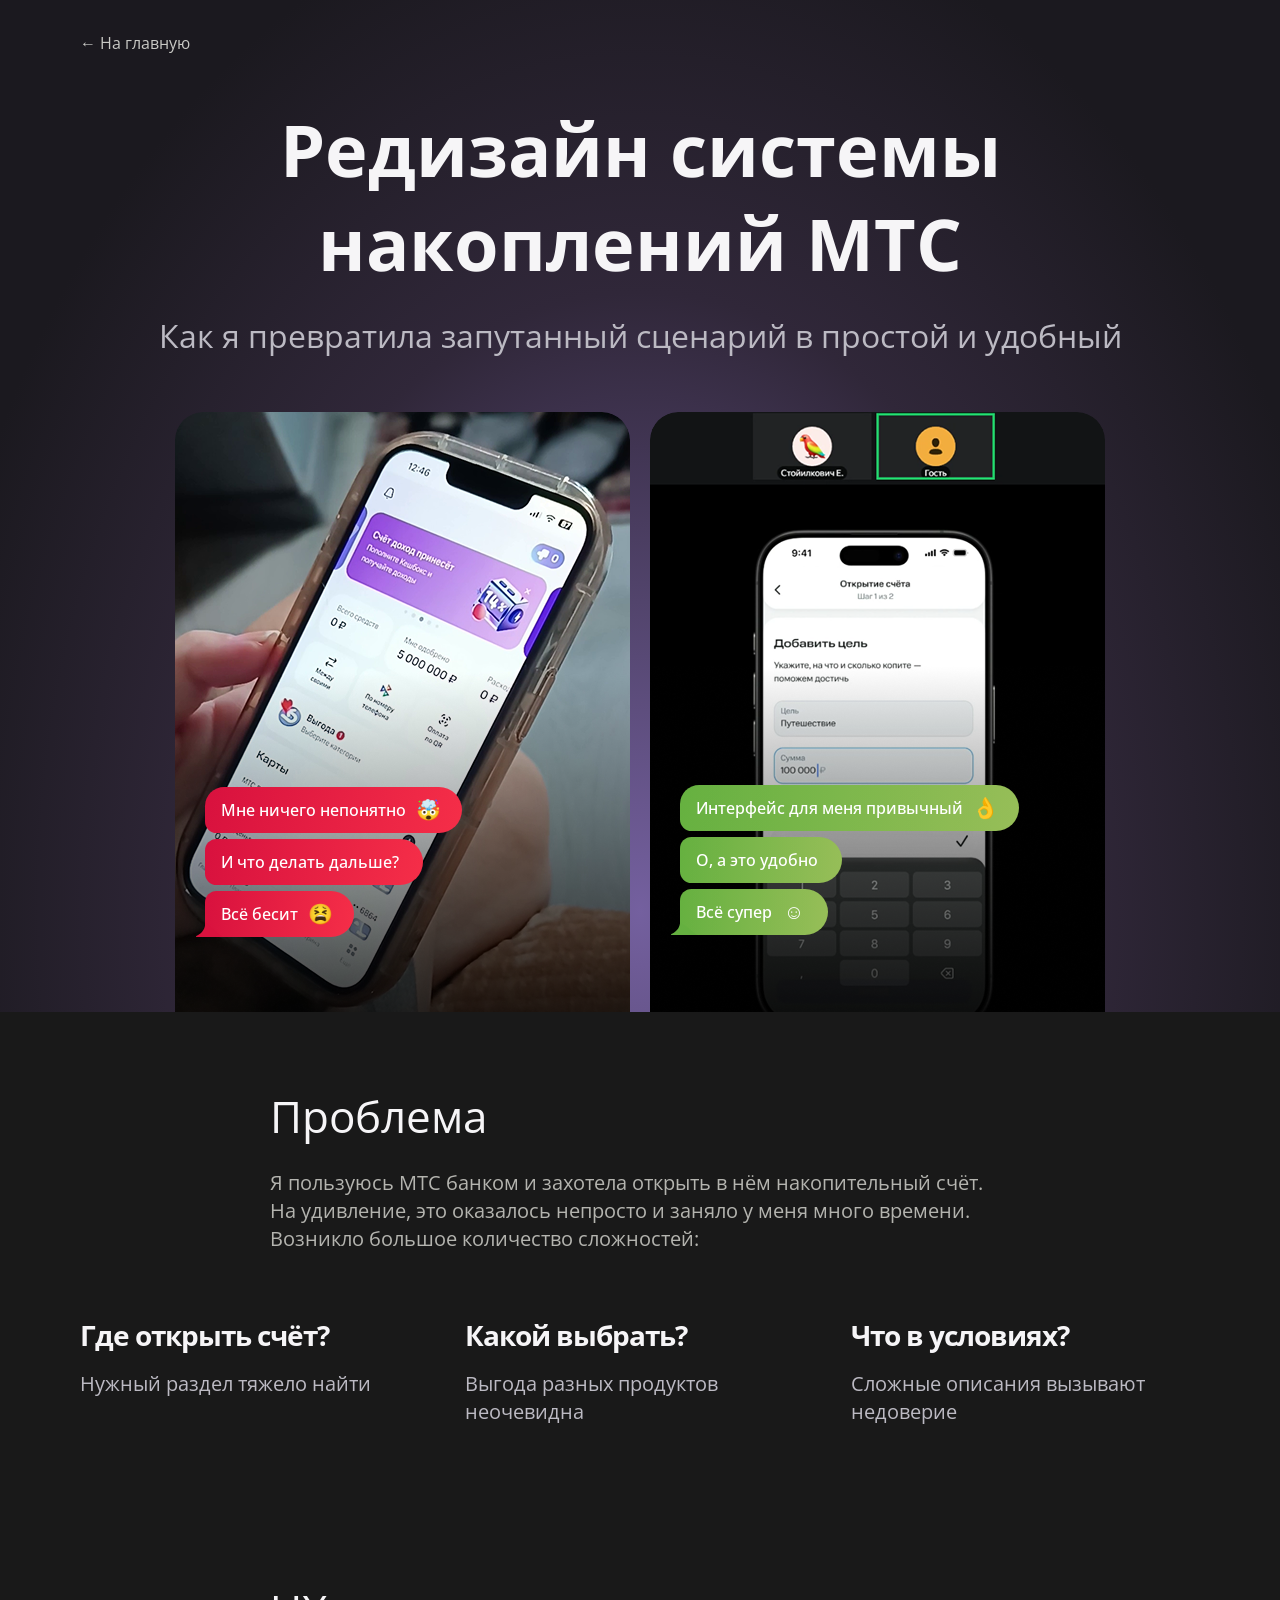
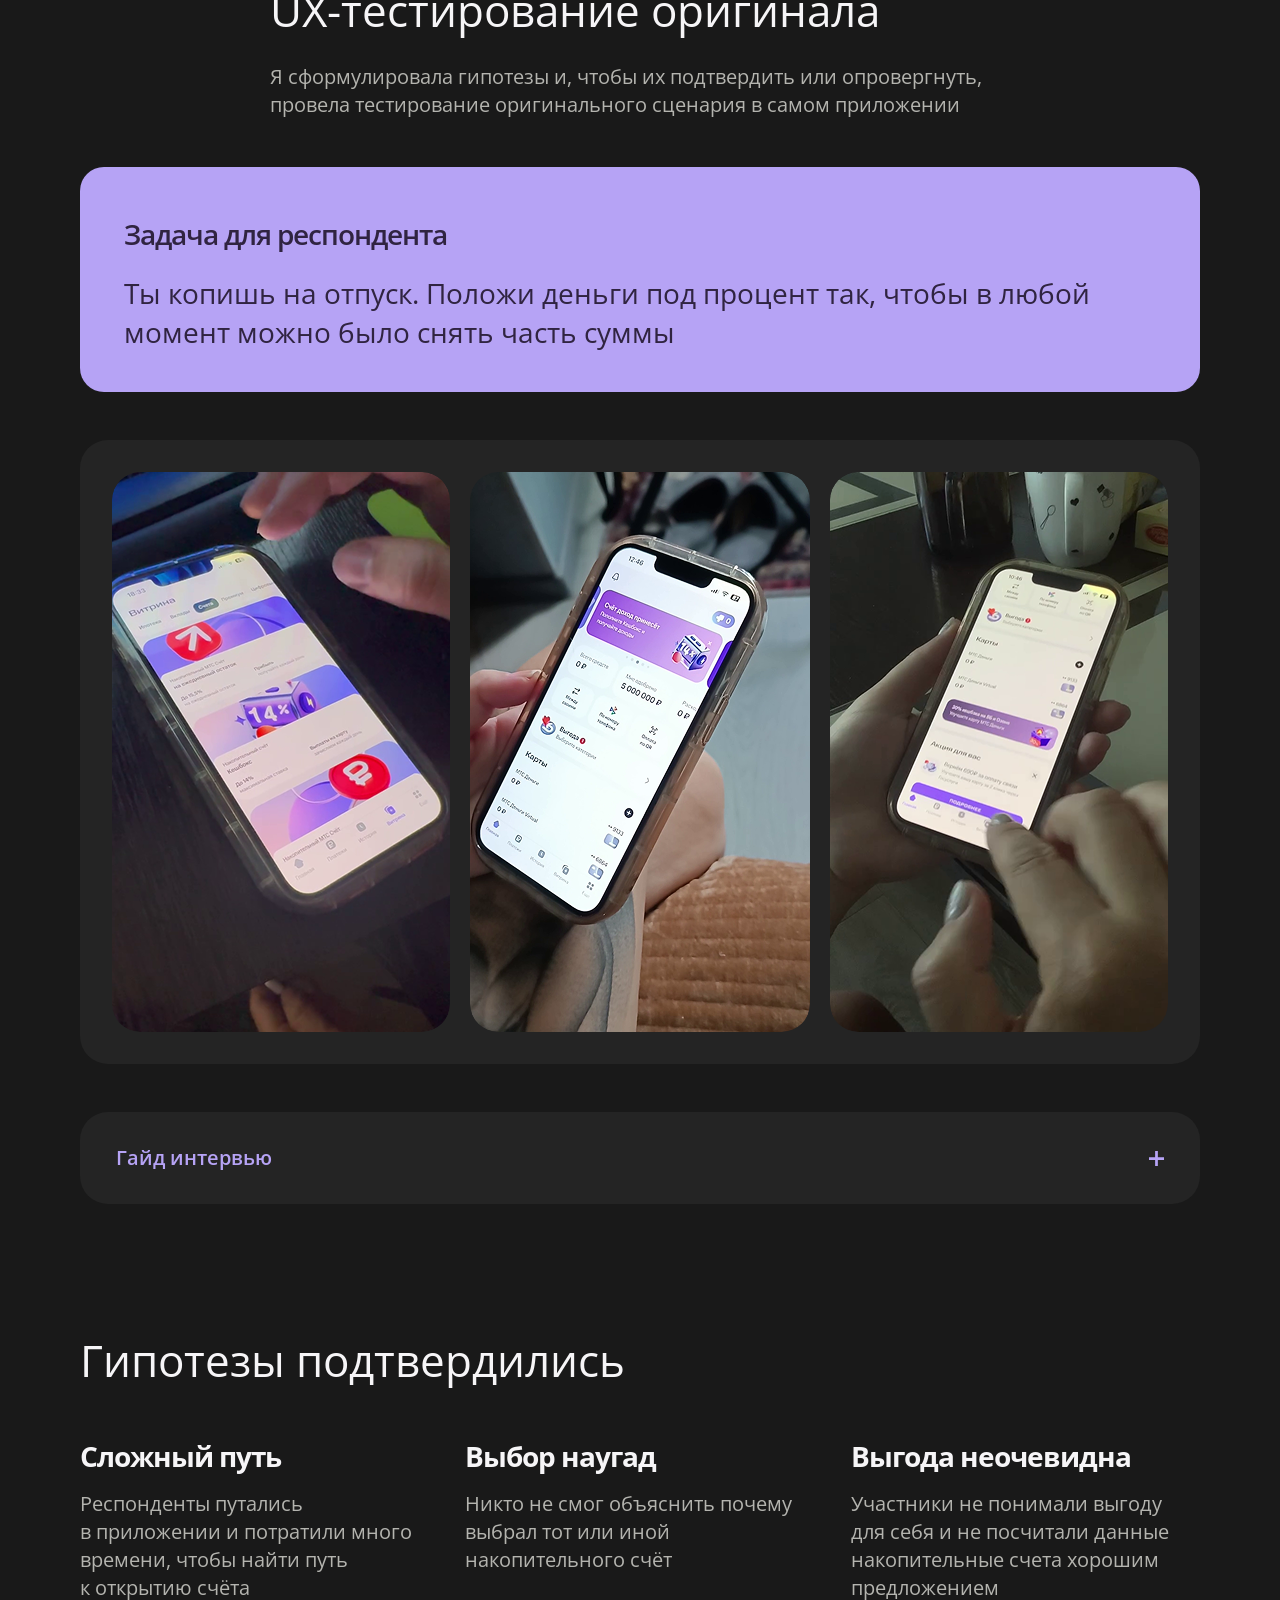
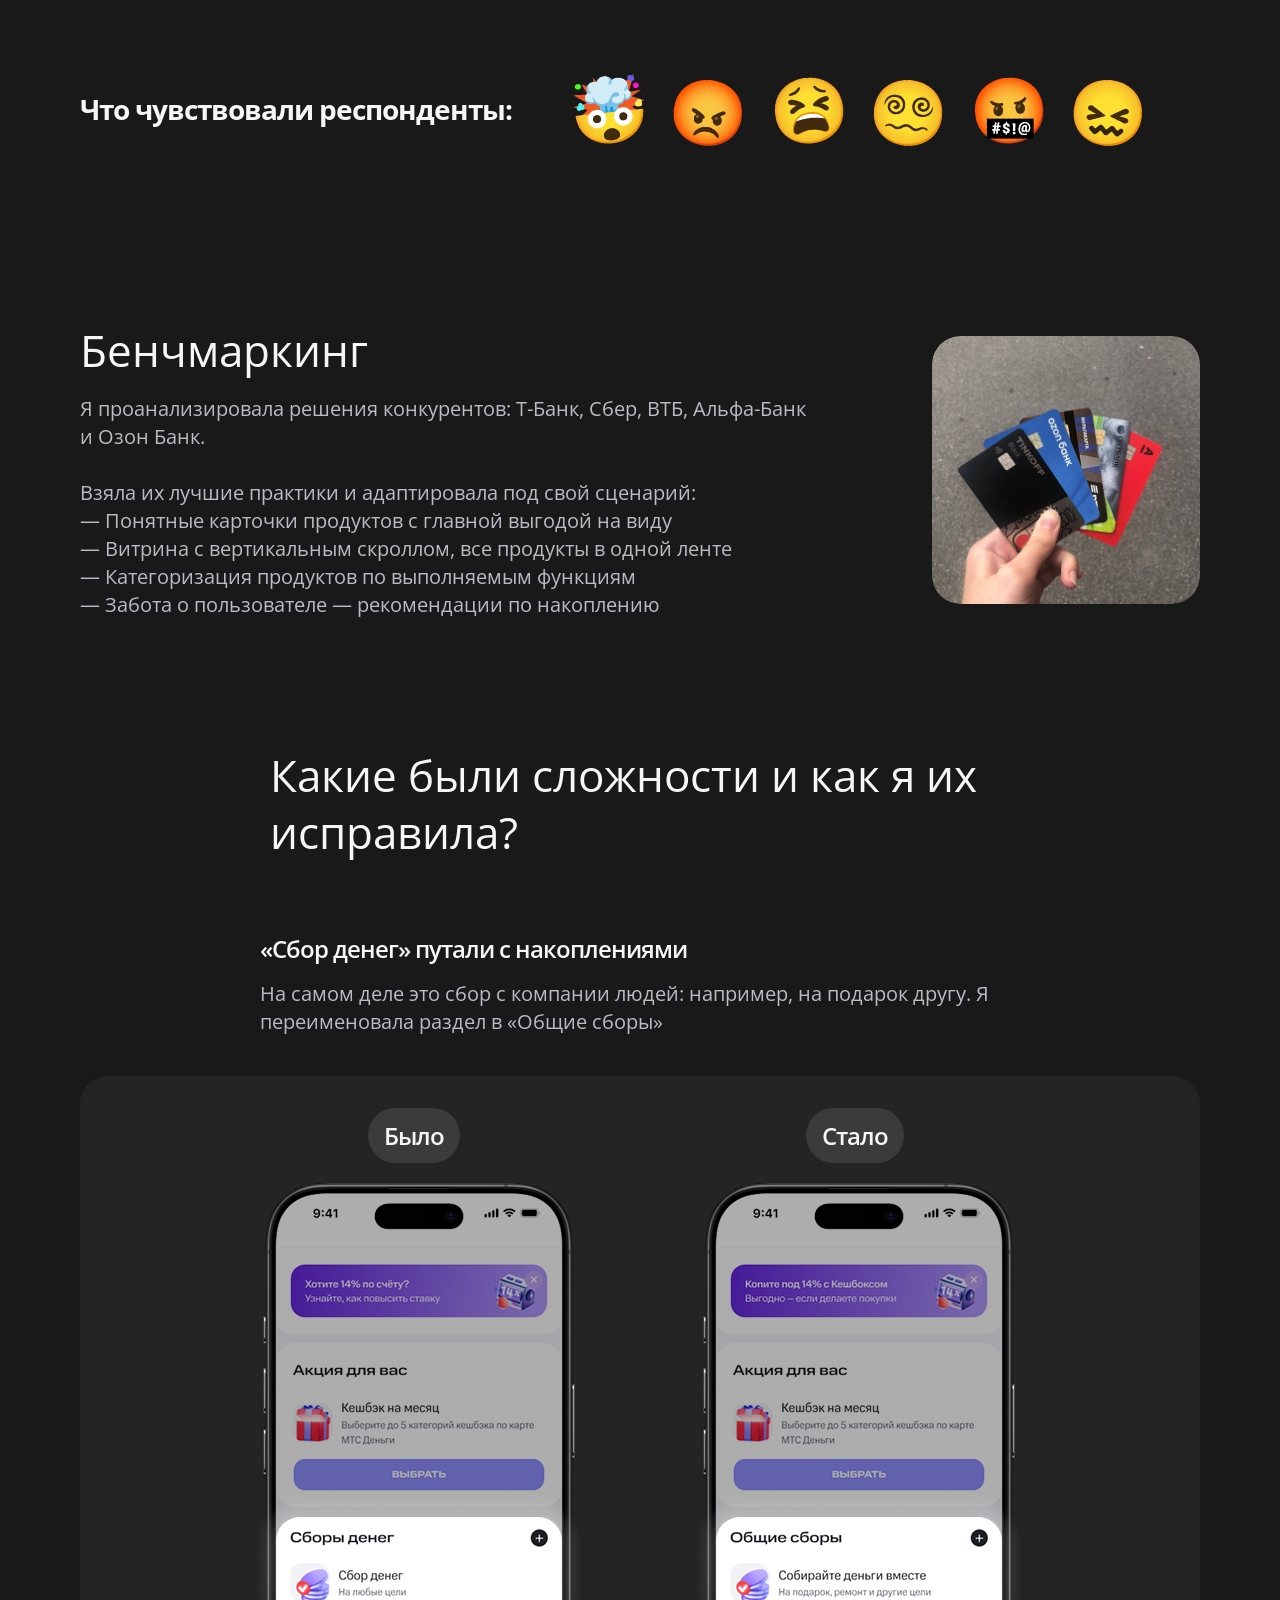
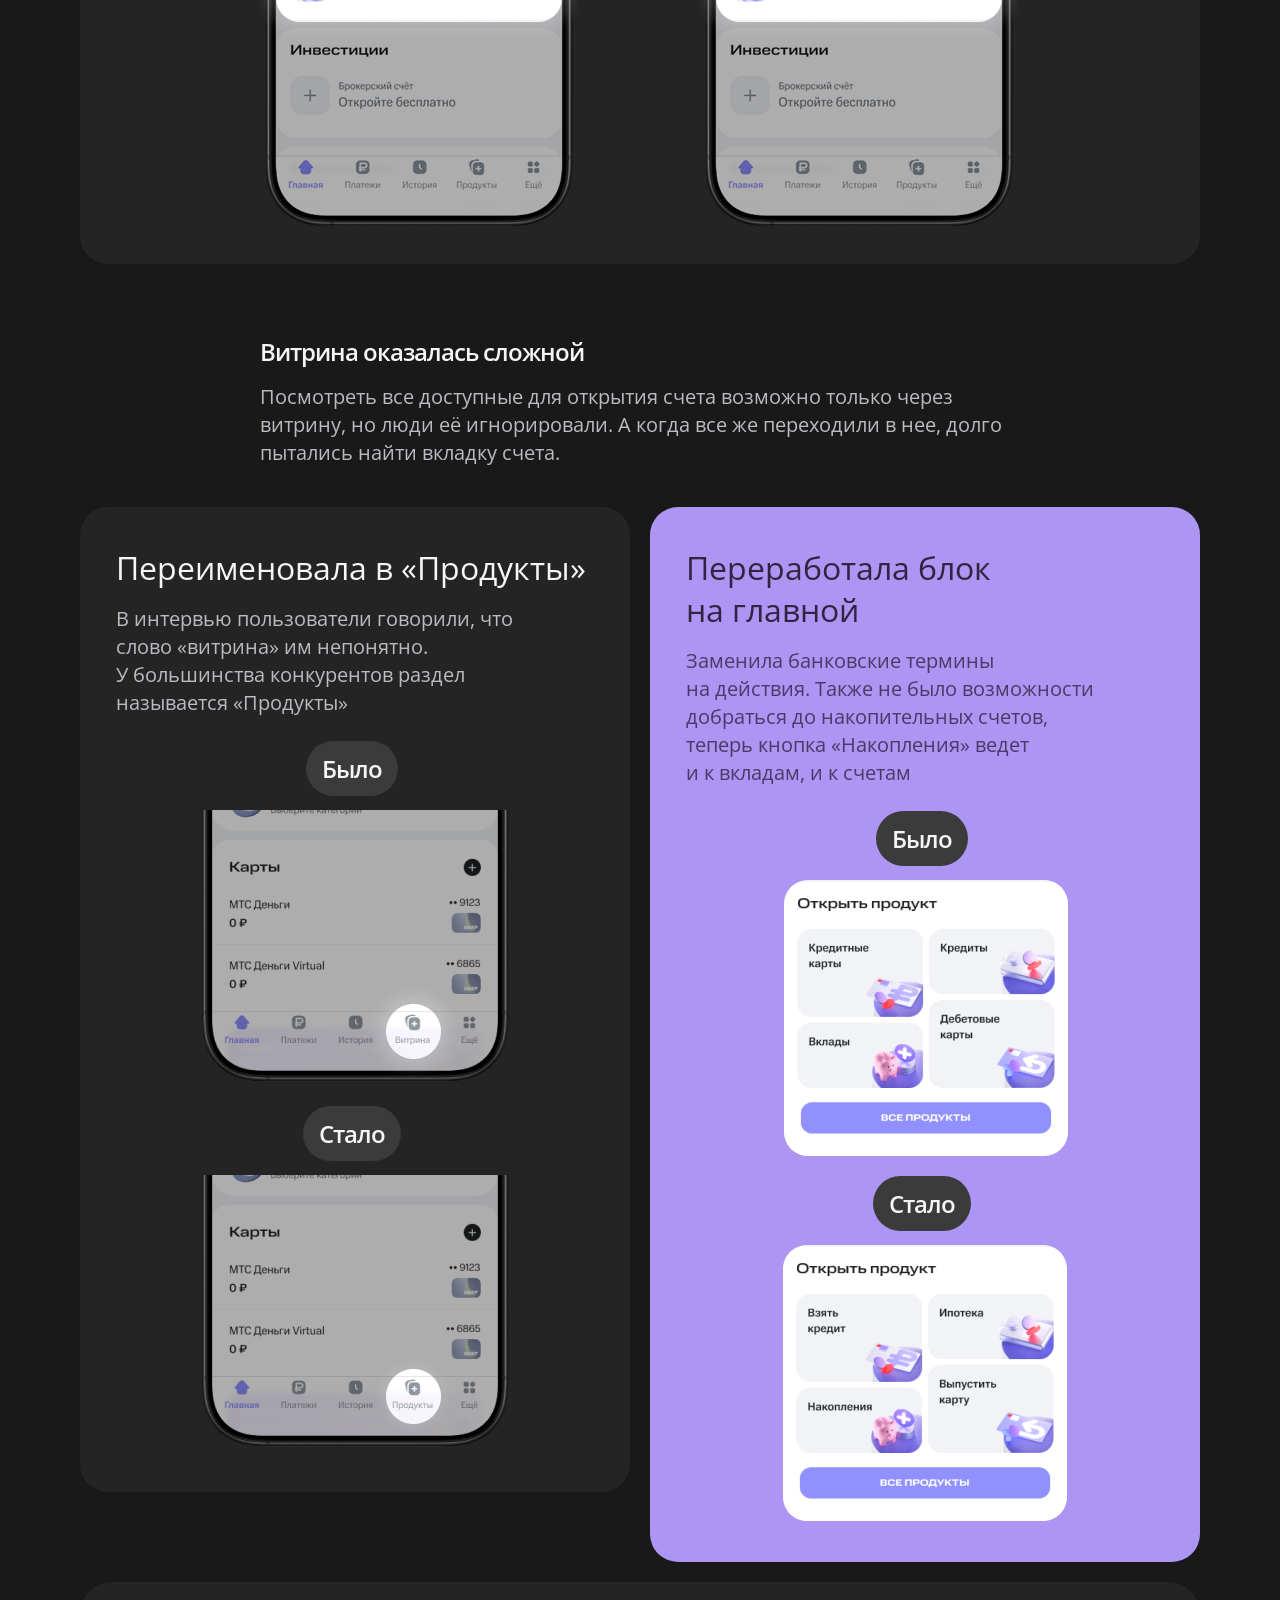
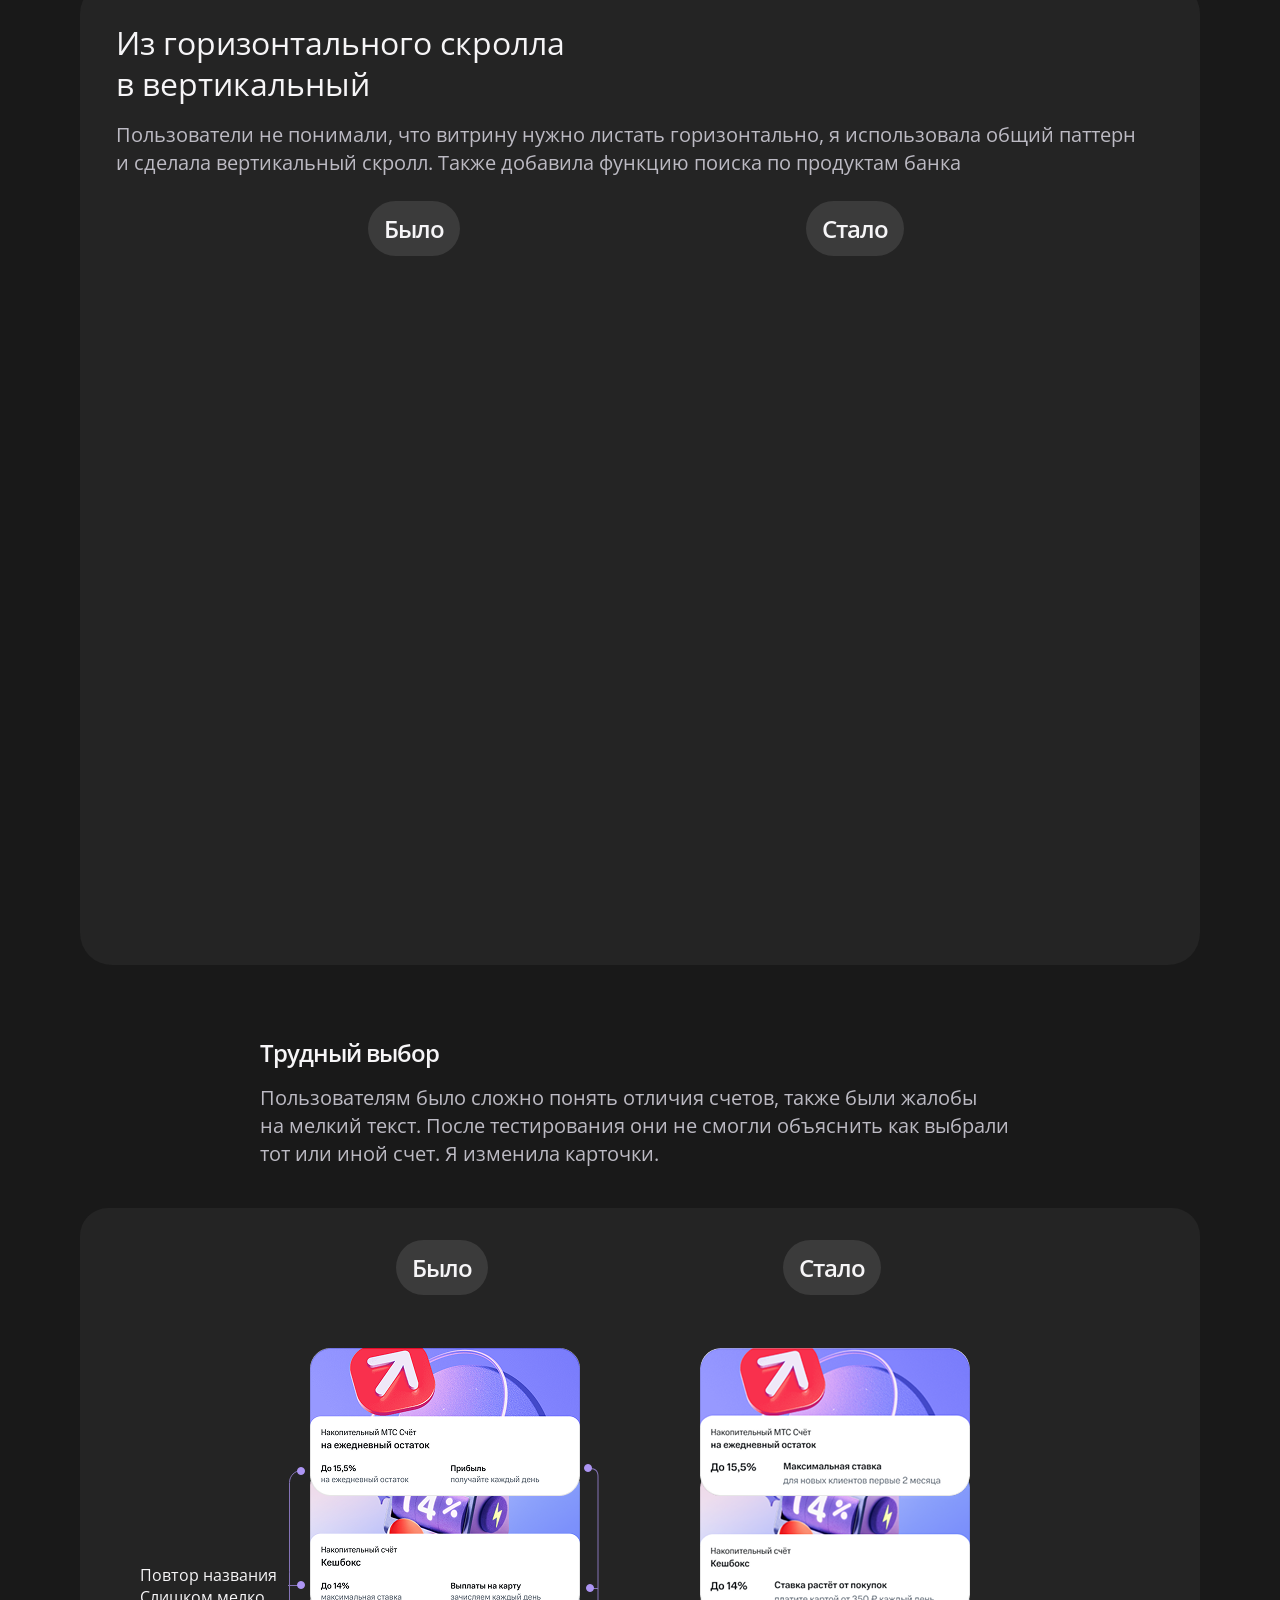
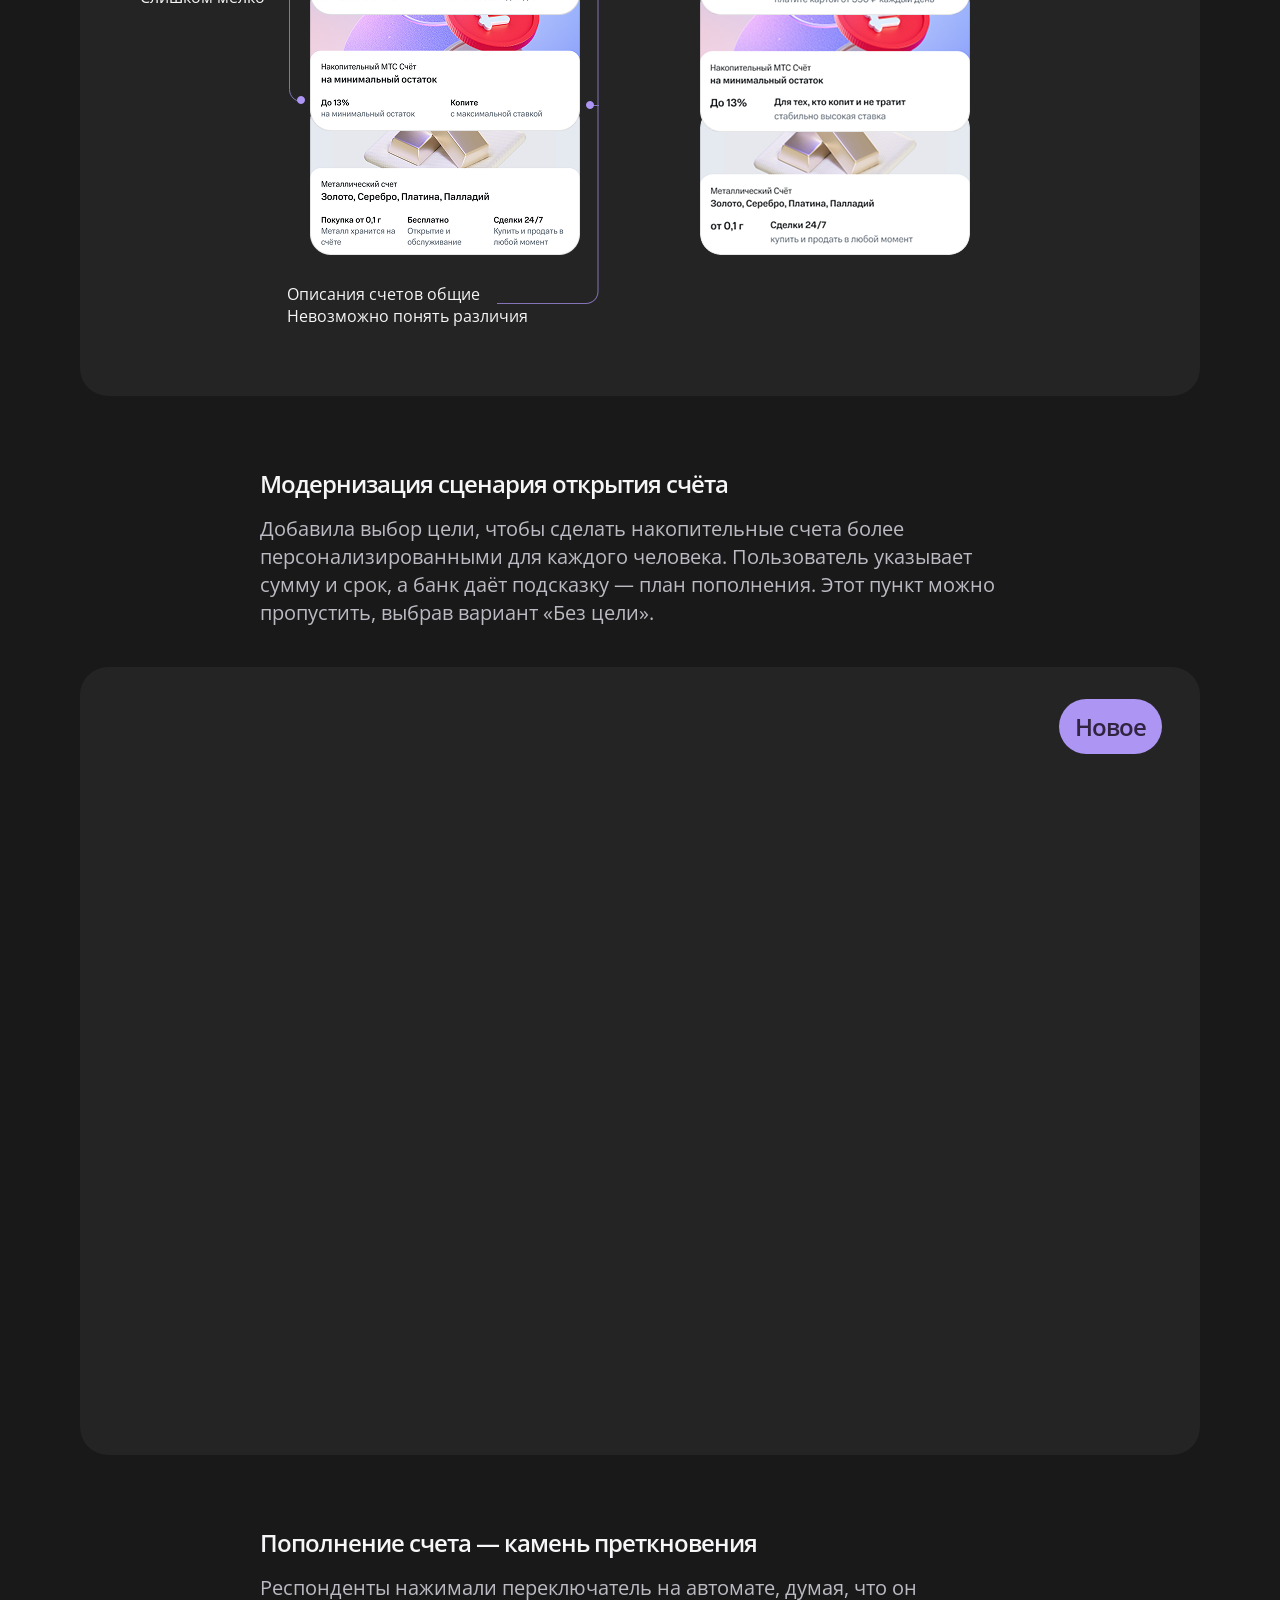
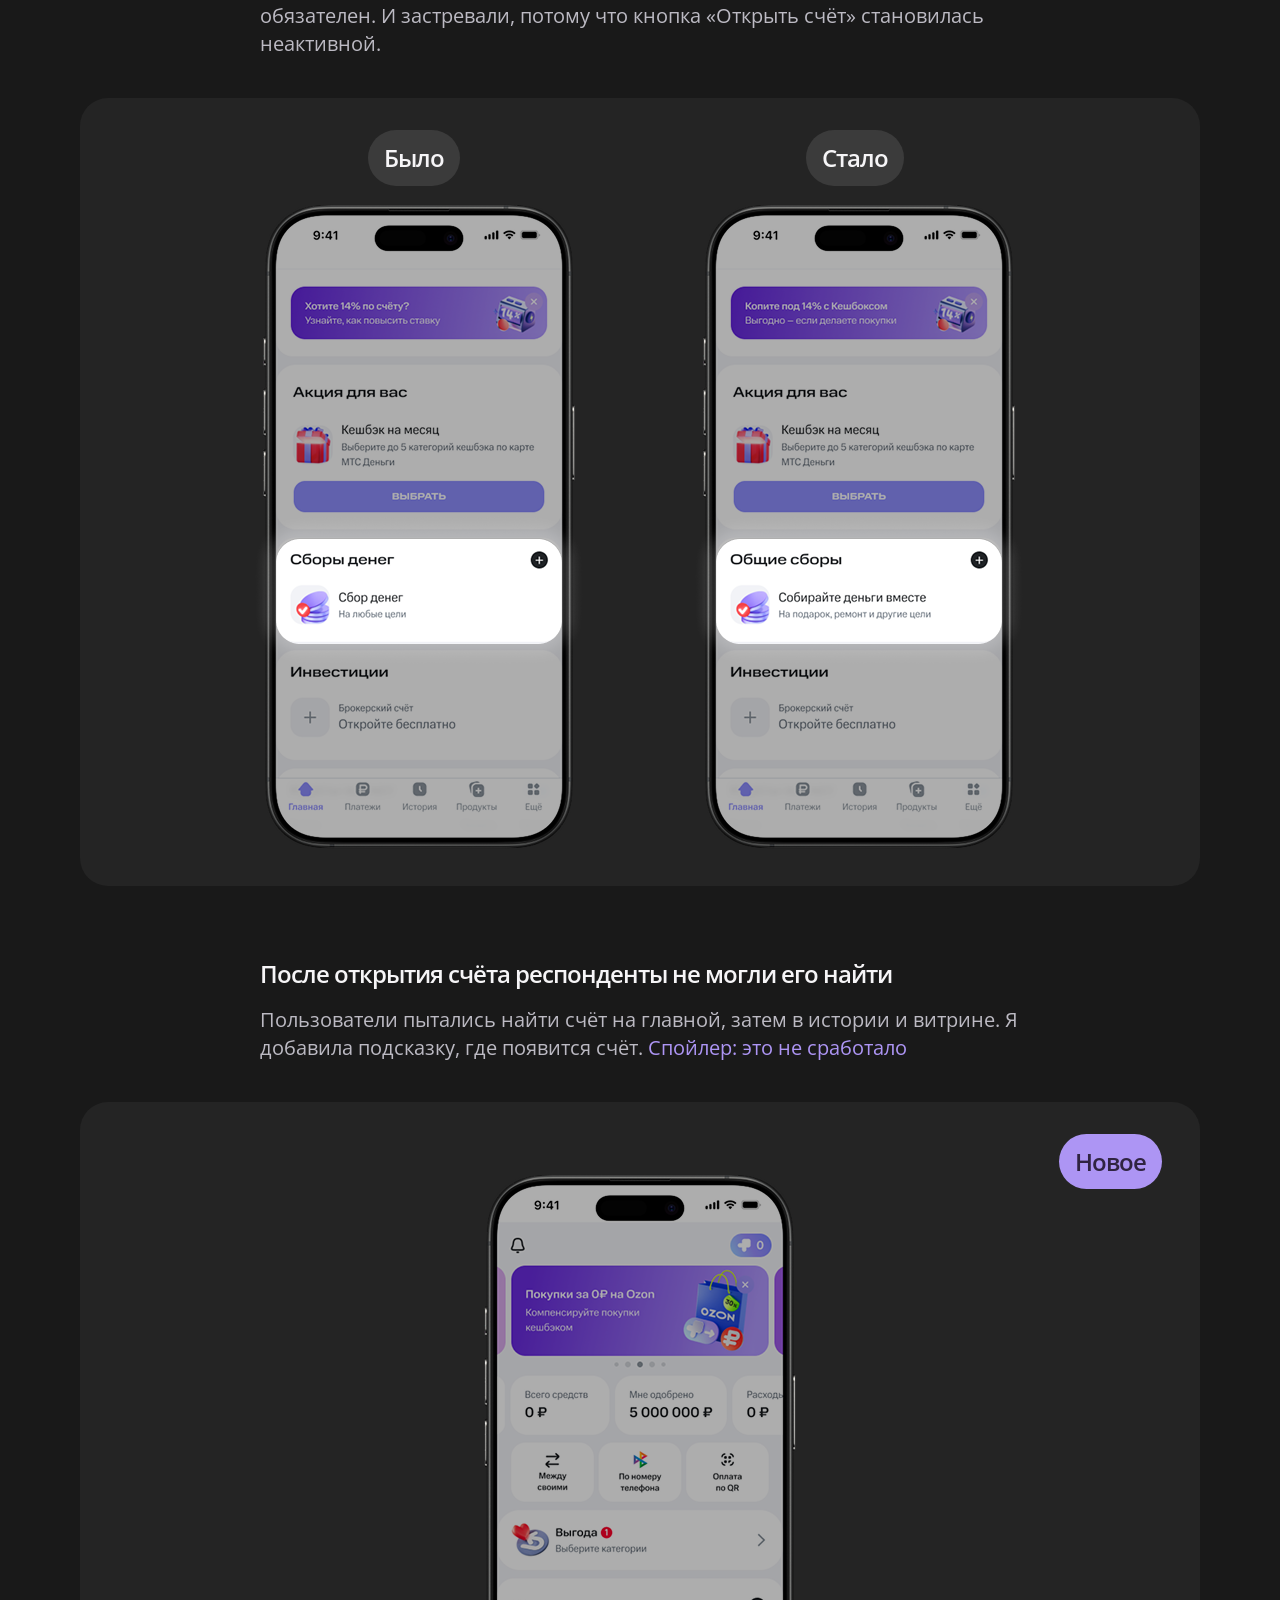
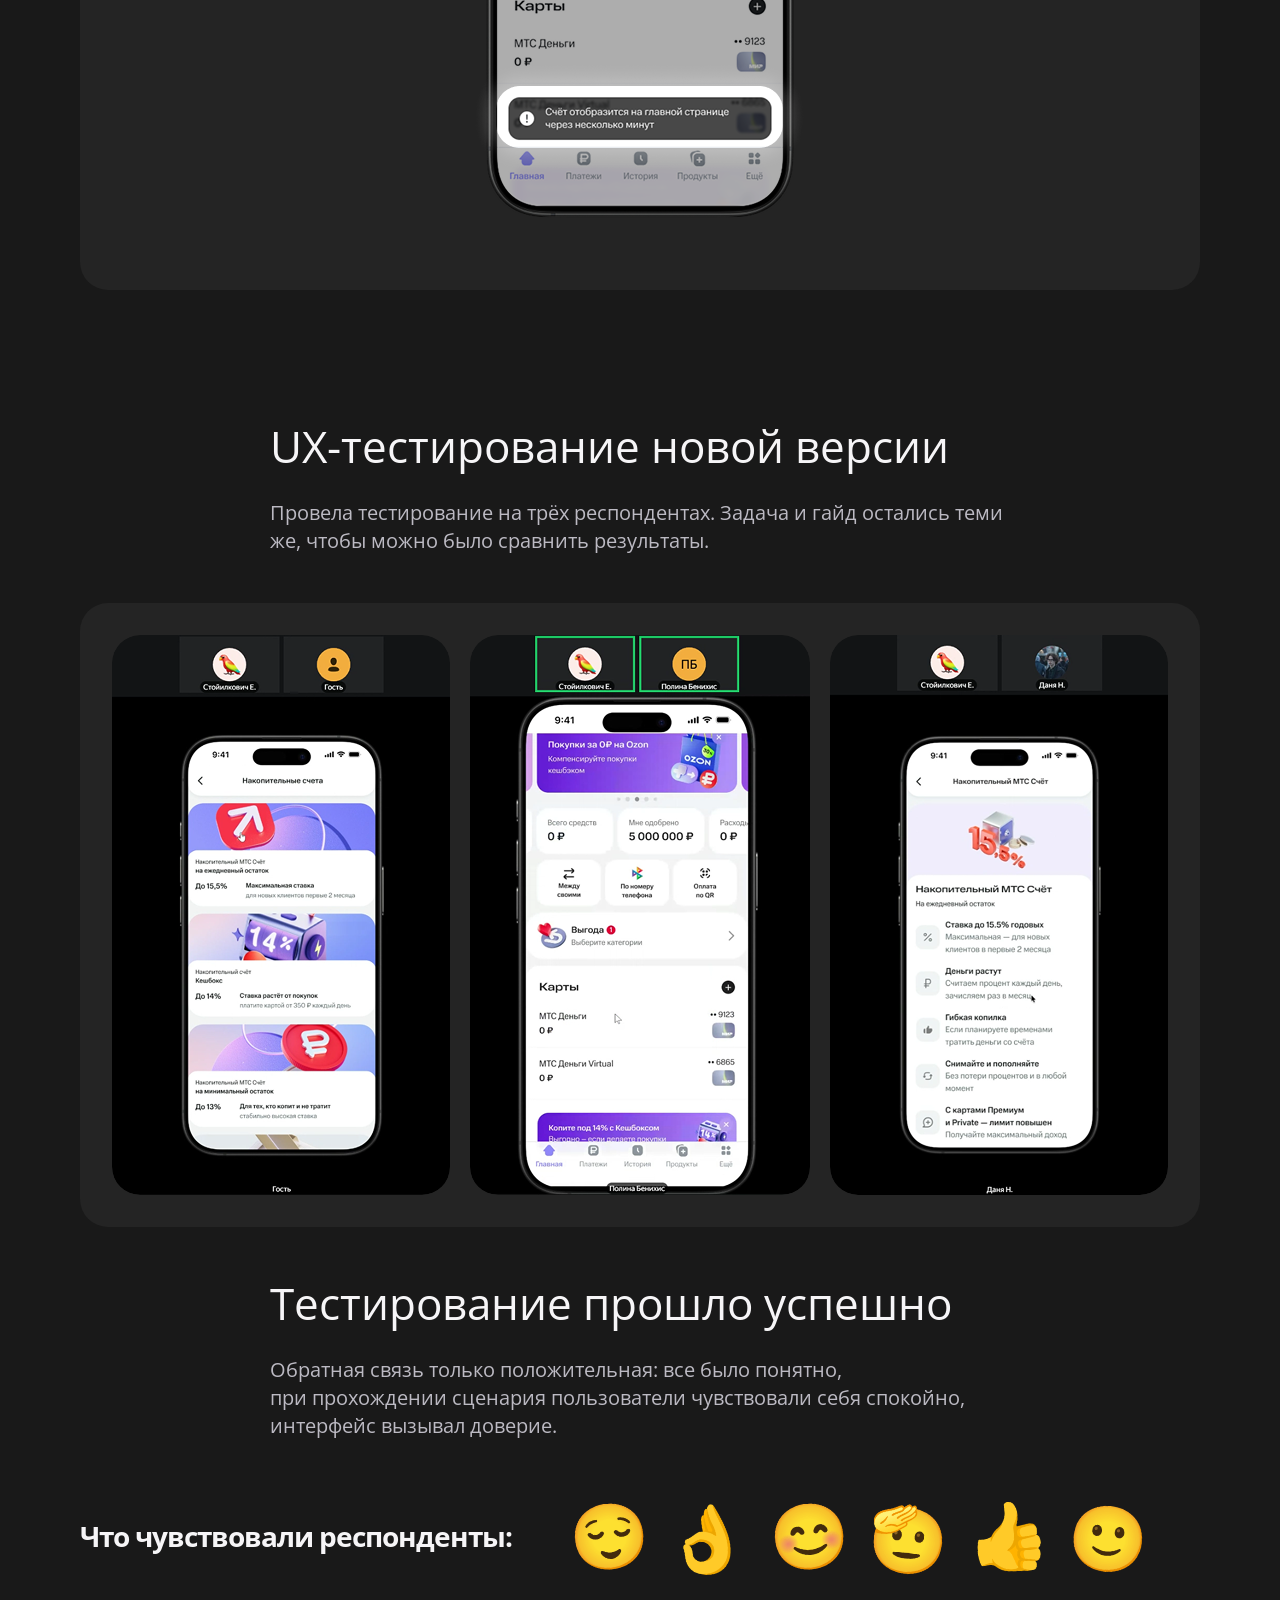
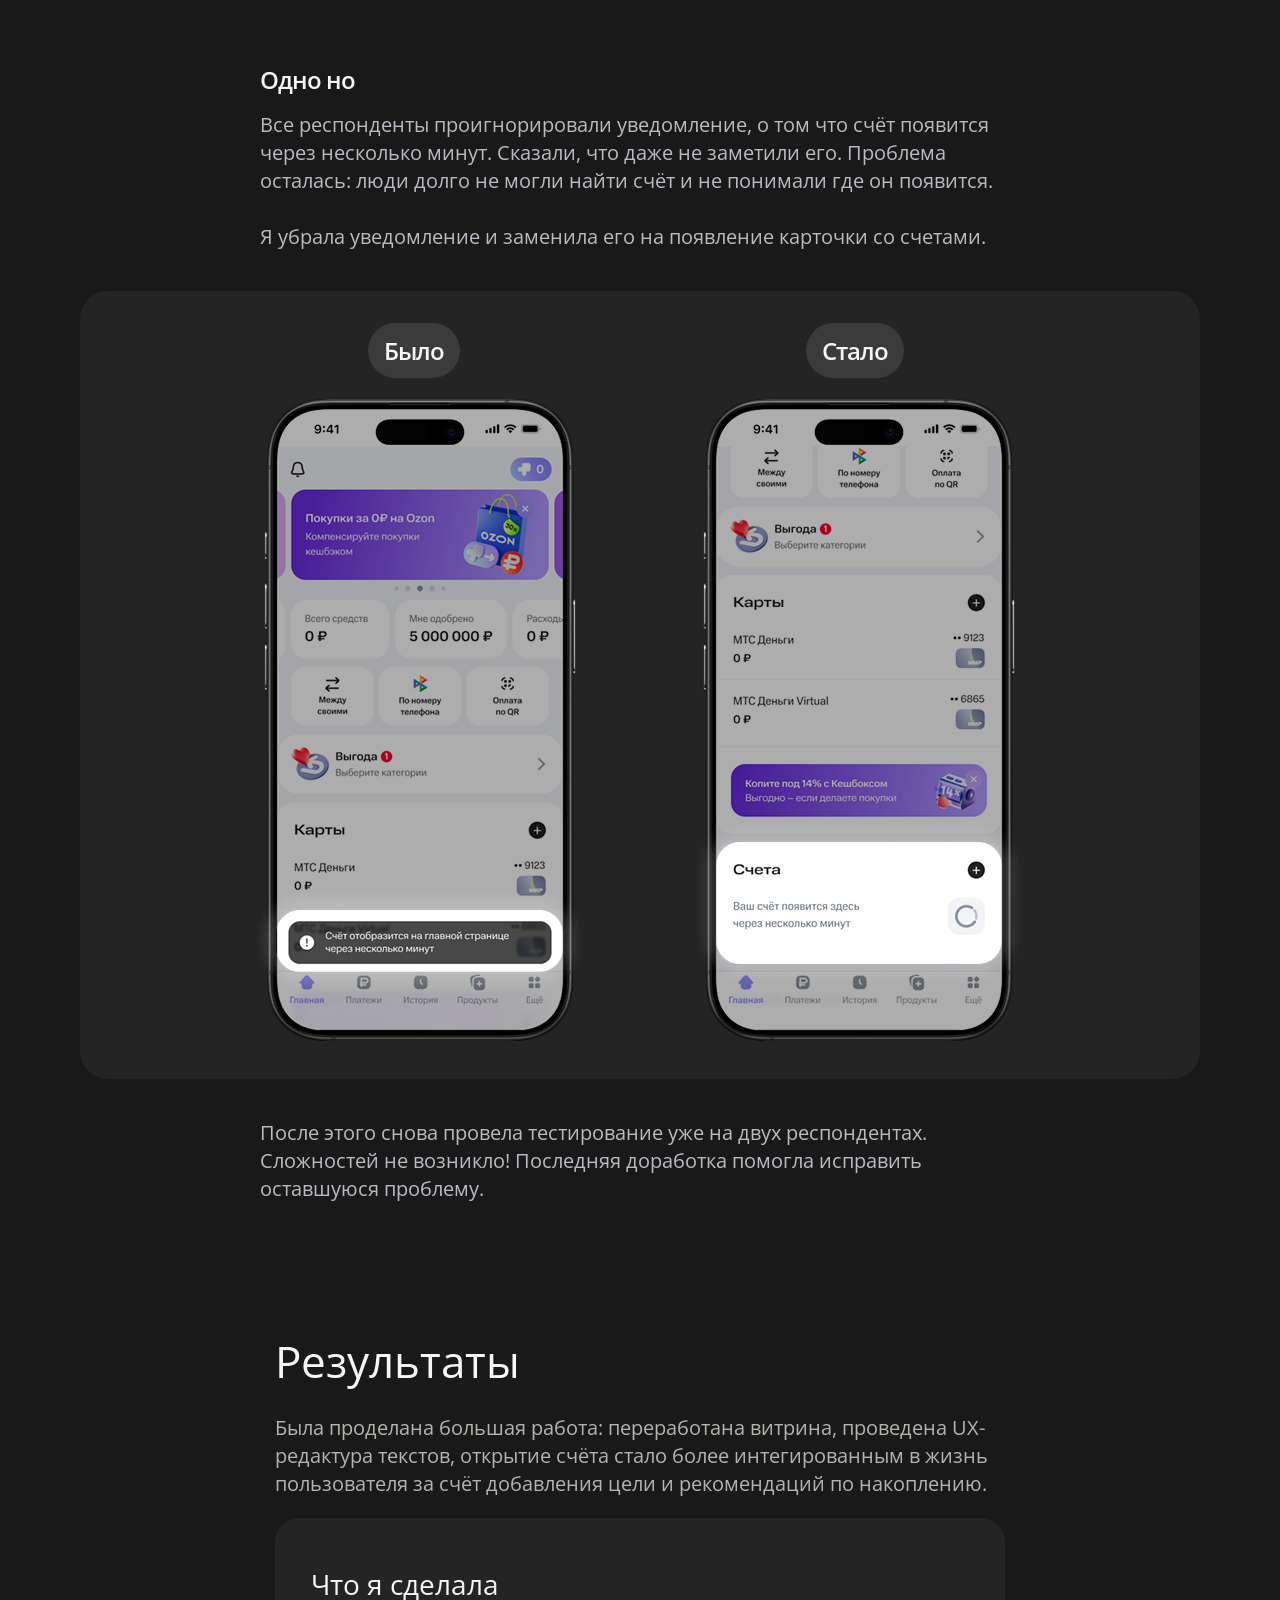
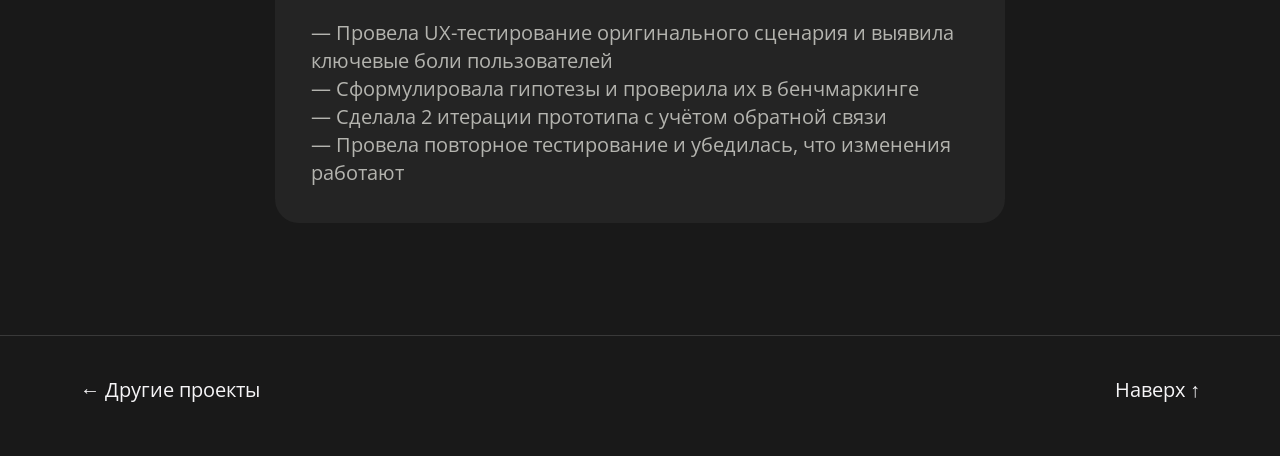
==== bank/index.html @ c2504fd4 "Version bank responsive stylesheet to refresh cached layouts" ====
<!doctype html><html lang="ru"><head><link rel="icon" type="image/png" sizes="16x16" href="/portfolio/new_images/icon_16x16_portfolio.png"><meta charset="utf-8"><meta name="viewport" content="width=device-width, initial-scale=1"><meta name="theme-color" content="#191919"><title>Редизайн системы накоплений МТС — Катя</title><meta name="description" content="UX-кейс: редизайн системы накоплений МТС Банка. Исследование, бенчмаркинг, новые сценарии и результаты тестирования."><script>document.documentElement.classList.add("js")</script><style>@font-face{font-family:'Open Sans';font-style:normal;font-weight:400;font-display:swap;src:url([data-uri]) format('truetype')}@font-face{font-family:'Open Sans';font-style:normal;font-weight:500;font-display:swap;src:url([data-uri]) format('truetype')}@font-face{font-family:'Open Sans';font-style:normal;font-weight:600;font-display:swap;src:url([data-uri]) format('truetype')}@font-face{font-family:'Open Sans';font-style:normal;font-weight:700;font-display:swap;src:url([data-uri]) format('truetype')}@font-face{font-family:'Open Sans Messages';font-style:normal;font-weight:300 800;font-display:swap;src:url([data-uri]) format('truetype')}
.layout-1{align-content:stretch;display:flex;flex-direction:column;gap:112px;align-items:flex-start;position:relative;width:100%;height:100%}
.layout-2{align-content:stretch;display:flex;flex-direction:column;gap:76px;align-items:center;position:relative;flex-shrink:0;width:100%}
.layout-3{height:1012px;overflow:clip;position:relative;flex-shrink:0;width:100%}
.layout-4{position:absolute;align-content:stretch;display:flex;align-items:center;justify-content:center;left:0;right:0;top:103px}
.layout-5{overflow-wrap:break-word;display:flex;flex-direction:column;font-family:'Open Sans',sans-serif;font-weight:700;justify-content:center;line-height:1.4;position:relative;flex-shrink:0;color:#f6f5f7;font-size:72px;text-align:center;white-space:nowrap}
.layout-6{line-height:1.4;margin-bottom:0}
.layout-7{line-height:1.4}
.layout-8{overflow-wrap:break-word;position:absolute;display:flex;flex-direction:column;font-family:'Open Sans',sans-serif;font-weight:400;justify-content:center;line-height:1.4;left:50%;color:#bcbac3;font-size:32px;text-align:center;top:336px;white-space:nowrap;transform:translateX(-50%) translateY(-50%)}
.layout-9{line-height:1.4}
.layout-10{position:absolute;height:640px;left:495px;border-top-left-radius:28px;border-top-right-radius:28px;top:412px;width:455px}
.layout-11{overflow-wrap:break-word;align-content:stretch;display:flex;font-family:'Open Sans',sans-serif;font-weight:525;gap:12px;align-items:center;justify-content:center;line-height:1.4;padding-left:16px;padding-right:24px;padding-top:12px;padding-bottom:12px;border-bottom-left-radius:12px;border-bottom-right-radius:60px;border-top-left-radius:20px;border-top-right-radius:60px;white-space:nowrap;position:relative}
.layout-12{position:relative;flex-shrink:0;font-size:16px;color:#fff}
.layout-13{position:relative;flex-shrink:0;font-size:20px;color:#000}
.layout-14{align-content:stretch;display:flex;align-items:center;justify-content:center;padding-left:16px;padding-right:24px;padding-top:12px;padding-bottom:12px;border-bottom-left-radius:12px;border-bottom-right-radius:60px;border-top-left-radius:12px;border-top-right-radius:60px;position:relative}
.layout-15{overflow-wrap:break-word;font-family:'Open Sans',sans-serif;font-weight:525;line-height:1.4;position:relative;flex-shrink:0;font-size:16px;color:#fff;white-space:nowrap}
.layout-16{overflow-wrap:break-word;align-content:stretch;display:flex;font-family:'Open Sans',sans-serif;font-weight:525;gap:12px;align-items:center;justify-content:center;line-height:1.4;padding-left:16px;padding-right:24px;padding-top:12px;padding-bottom:12px;border-bottom-left-radius:12px;border-bottom-right-radius:60px;border-top-left-radius:12px;border-top-right-radius:60px;white-space:nowrap;position:relative}
.layout-17{overflow-wrap:break-word;align-content:stretch;display:flex;font-family:'Open Sans',sans-serif;font-weight:525;gap:12px;align-items:center;justify-content:center;line-height:1.4;padding-left:16px;padding-right:24px;padding-top:12px;padding-bottom:12px;border-bottom-left-radius:12px;border-bottom-right-radius:60px;border-top-left-radius:12px;border-top-right-radius:60px;width:297px;white-space:nowrap;position:relative}
.layout-18{position:absolute;height:625px;left:970px;border-top-left-radius:28px;border-top-right-radius:28px;top:412px;width:455px}
.layout-19{overflow-wrap:break-word;align-content:stretch;display:flex;font-family:'Open Sans',sans-serif;font-weight:525;gap:12px;align-items:center;justify-content:center;line-height:1.4;padding-left:16px;padding-right:24px;padding-top:12px;padding-bottom:12px;border-bottom-left-radius:12px;border-bottom-right-radius:60px;border-top-left-radius:12px;border-top-right-radius:60px;color:#fff;white-space:nowrap;position:relative}
.layout-20{position:relative;flex-shrink:0;font-size:16px}
.layout-21{position:relative;flex-shrink:0;font-size:20px}
.layout-22{overflow-wrap:break-word;align-content:stretch;display:flex;font-family:'Open Sans',sans-serif;font-weight:525;gap:12px;align-items:center;justify-content:center;line-height:1.4;padding-left:16px;padding-right:24px;padding-top:12px;padding-bottom:12px;border-bottom-left-radius:12px;border-bottom-right-radius:60px;border-top-left-radius:12px;border-top-right-radius:60px;width:303px;white-space:nowrap;position:relative}
.layout-23{align-content:stretch;display:flex;flex-direction:column;gap:128px;align-items:center;position:relative;flex-shrink:0;width:1120px}
.layout-24{align-content:stretch;display:flex;flex-direction:column;gap:40px;align-items:center;position:relative;flex-shrink:0;width:100%}
.layout-25{align-content:stretch;display:flex;flex-direction:column;gap:24px;align-items:flex-start;position:relative;flex-shrink:0;width:740px}
.layout-26{align-content:stretch;display:flex;flex-direction:column;align-items:flex-start;position:relative;flex-shrink:0;width:100%}
.layout-27{overflow-wrap:break-word;display:flex;flex-direction:column;font-family:'Open Sans',sans-serif;font-weight:400;justify-content:center;line-height:1.4;position:relative;flex-shrink:0;color:#f6f5f7;font-size:44px;width:100%}
.layout-28{line-height:1.4}
.layout-29{overflow-wrap:break-word;display:flex;flex-direction:column;font-family:'Open Sans',sans-serif;font-weight:400;justify-content:center;line-height:1.4;position:relative;flex-shrink:0;color:#b4b4af;font-size:20px;width:100%}
.layout-30{line-height:1.4}
.layout-31{align-content:stretch;display:flex;gap:36px;align-items:flex-start;justify-content:center;position:relative;flex-shrink:0;width:100%}
.layout-32{align-content:stretch;display:flex;flex-direction:column;gap:16px;align-items:flex-start;padding-bottom:56px;padding-top:24px;position:relative;flex-shrink:0;width:349px}
.layout-33{overflow-wrap:break-word;display:flex;flex-direction:column;font-family:'Open Sans',sans-serif;font-weight:700;justify-content:center;line-height:1.4;position:relative;flex-shrink:0;color:#f6f5f7;font-size:28px;letter-spacing:-1px;width:100%}
.layout-34{line-height:1.4}
.layout-35{overflow-wrap:break-word;display:flex;flex-direction:column;font-family:'Open Sans',sans-serif;font-weight:400;justify-content:center;line-height:1.4;position:relative;flex-shrink:0;color:#bcbac3;font-size:20px;width:100%}
.layout-36{line-height:1.4}
.layout-37{align-content:stretch;display:flex;flex-direction:column;gap:16px;align-items:flex-start;padding-top:24px;padding-bottom:24px;position:relative;flex-shrink:0;width:350px}
.layout-38{line-height:1.4;margin-bottom:0}
.layout-39{align-content:stretch;display:flex;flex-direction:column;gap:16px;align-items:flex-start;padding-top:24px;padding-bottom:24px;position:relative;flex-shrink:0;width:349px}
.layout-40{align-content:stretch;display:flex;flex-direction:column;gap:48px;align-items:center;position:relative;flex-shrink:0;width:100%}
.layout-41{background-color:#b6a3f5;align-content:stretch;display:flex;flex-direction:column;align-items:flex-start;padding-bottom:40px;padding-top:48px;padding-left:44px;padding-right:44px;position:relative;border-radius:24px;flex-shrink:0;width:100%}
.layout-42{overflow-wrap:break-word;align-content:stretch;display:flex;flex-direction:column;gap:20px;align-items:flex-start;line-height:1.4;position:relative;flex-shrink:0;color:#302441;font-size:28px;width:100%}
.layout-43{display:flex;flex-direction:column;font-family:'Open Sans',sans-serif;font-weight:600;justify-content:center;position:relative;flex-shrink:0;letter-spacing:-1px;width:100%}
.layout-44{display:flex;flex-direction:column;font-family:'Open Sans',sans-serif;font-weight:400;justify-content:center;position:relative;flex-shrink:0;width:100%}
.layout-45{background-color:#242424;height:624px;position:relative;border-radius:28px;flex-shrink:0;width:100%}
.layout-46{position:absolute;bottom:5.13%;left:calc(50% - 359px);border-radius:28px;top:5.13%;width:338px;transform:translateX(-50%)}
.layout-47{position:absolute;bottom:5.13%;left:50%;border-radius:28px;top:5.13%;width:340px;transform:translateX(-50%)}
.layout-48{position:absolute;bottom:5.13%;left:calc(50% + 359px);border-radius:28px;top:5.13%;width:338px;transform:translateX(-50%)}
.layout-49{background-color:#242424;align-content:stretch;display:flex;align-items:center;justify-content:space-between;padding-left:36px;padding-right:36px;padding-top:32px;padding-bottom:32px;position:relative;border-radius:28px;flex-shrink:0;width:100%}
.layout-50{overflow-wrap:break-word;font-family:'Open Sans',sans-serif;font-weight:600;line-height:1.4;position:relative;flex-shrink:0;color:#b6a3f5;font-size:20px;white-space:nowrap}
.layout-51{position:relative;flex-shrink:0;width:15px;height:15px}
.layout-52{align-content:stretch;display:flex;flex-direction:column;gap:24px;align-items:flex-start;position:relative;flex-shrink:0;width:100%}
.layout-53{align-content:stretch;display:flex;gap:36px;height:224px;align-items:flex-start;justify-content:center;position:relative;flex-shrink:0;width:100%}
.layout-54{align-content:stretch;display:flex;flex-direction:column;gap:16px;height:224px;align-items:flex-start;padding-bottom:56px;padding-top:24px;position:relative;flex-shrink:0;width:349px}
.layout-55{line-height:1.4;text-wrap:pretty}
.layout-56{color:#b4b4af}
.layout-57{overflow-wrap:break-word;font-family:'Open Sans',sans-serif;font-weight:400;line-height:1.4}
.layout-58{align-content:stretch;display:flex;gap:52px;align-items:center;position:relative;flex-shrink:0;width:100%}
.layout-59{overflow-wrap:break-word;display:flex;flex-direction:column;font-family:'Open Sans',sans-serif;font-weight:700;justify-content:center;line-height:1.4;position:relative;flex-shrink:0;color:#f6f5f7;font-size:28px;letter-spacing:-1px;white-space:nowrap}
.layout-60{align-content:stretch;display:flex;gap:28px;align-items:center;position:relative;flex-shrink:0}
.layout-61{display:flex;height:96px;align-items:center;justify-content:center;position:relative;flex-shrink:0;width:72px}
.layout-62{flex:none;transform:rotate(-6deg)}
.layout-63{height:90px;position:relative;width:63px}
.layout-64{overflow-wrap:break-word;position:absolute;display:flex;flex-direction:column;font-family:'Open Sans',sans-serif;font-weight:400;justify-content:center;line-height:1.4;left:0;color:#f6f5f7;font-size:64px;top:45px;letter-spacing:-1px;white-space:nowrap;transform:translateY(-50%)}
.layout-65{display:flex;height:96px;align-items:center;justify-content:center;position:relative;flex-shrink:0;width:72px}
.layout-66{flex:none;transform:rotate(6deg)}
.layout-67{height:90px;position:relative;width:64px}
.layout-68{align-content:stretch;display:flex;align-items:center;justify-content:space-between;padding-top:36px;position:relative;border-radius:24px;flex-shrink:0;width:100%}
.layout-69{align-content:stretch;display:flex;flex-direction:column;gap:16px;align-items:flex-start;position:relative;flex-shrink:0;width:740px}
.layout-70{overflow-wrap:break-word;display:flex;flex-direction:column;font-family:'Open Sans',sans-serif;font-weight:400;justify-content:center;line-height:1.4;position:relative;flex-shrink:0;color:#bcbac3;font-size:20px;width:100%;white-space:pre-wrap}
.layout-71{margin-bottom:0}
.layout-72{overflow-wrap:break-word;font-family:'Open Sans',sans-serif;font-weight:400;line-height:1.4}
.layout-73{height:266px;position:relative;border-radius:28px;flex-shrink:0;width:265px}
.layout-74{align-content:stretch;display:flex;flex-direction:column;align-items:flex-start;position:relative;flex-shrink:0;width:740px}
.layout-75{align-content:stretch;display:flex;flex-direction:column;gap:40px;align-items:center;padding-top:32px;position:relative;flex-shrink:0;width:100%}
.layout-76{align-content:stretch;display:flex;flex-direction:column;gap:16px;align-items:flex-start;max-width:760px;position:relative;flex-shrink:0;width:760px}
.layout-77{overflow-wrap:break-word;display:flex;flex-direction:column;font-family:'Open Sans',sans-serif;font-weight:600;justify-content:center;line-height:1.4;position:relative;flex-shrink:0;color:#f6f5f7;font-size:24px;letter-spacing:-1px;width:100%}
.layout-78{line-height:1.4}
.layout-79{background-color:#242424;align-content:stretch;display:flex;flex-direction:column;align-items:flex-start;overflow:clip;padding:32px;position:relative;border-radius:28px;flex-shrink:0;width:100%}
.layout-80{height:724px;overflow:clip;position:relative;flex-shrink:0;width:100%}
.layout-81{position:absolute;display:block;left:148px;top:69px;width:320px;height:655px}
.layout-82{position:absolute;display:block;left:588px;top:69px;width:320px;height:655px}
.layout-83{position:absolute;background-color:#3b3b3b;align-content:stretch;display:flex;align-items:center;justify-content:center;left:256px;padding-left:16px;padding-right:16px;padding-top:12px;padding-bottom:12px;border-radius:64px;top:0}
.layout-84{overflow-wrap:break-word;display:flex;flex-direction:column;font-family:'Open Sans',sans-serif;font-weight:600;justify-content:center;line-height:1.4;position:relative;flex-shrink:0;color:#f6f5f7;font-size:24px;letter-spacing:-1px;white-space:nowrap}
.layout-85{position:absolute;background-color:#3b3b3b;align-content:stretch;display:flex;align-items:center;justify-content:center;left:694px;padding-left:16px;padding-right:16px;padding-top:12px;padding-bottom:12px;border-radius:64px;top:0}
.layout-86{align-content:stretch;display:flex;flex-direction:column;gap:20px;align-items:flex-start;position:relative;flex-shrink:0;width:100%}
.layout-87{align-content:stretch;display:flex;gap:20px;align-items:flex-start;justify-content:center;position:relative;flex-shrink:0;width:100%}
.layout-88{background-color:#242424;align-content:stretch;display:flex;flex:1 0 0;flex-direction:column;align-items:flex-start;min-width:1px;overflow:clip;padding-left:36px;padding-right:36px;padding-top:40px;padding-bottom:40px;position:relative;border-radius:28px}
.layout-89{overflow-wrap:break-word;display:flex;flex-direction:column;font-family:'Open Sans',sans-serif;font-weight:400;justify-content:center;line-height:1.4;position:relative;flex-shrink:0;color:#f6f5f7;font-size:0px;width:100%}
.layout-90{font-size:32px}
.layout-91{overflow-wrap:break-word;font-family:'Open Sans',sans-serif;font-weight:400;line-height:1.4}
.layout-92{align-content:stretch;display:flex;flex-direction:column;align-items:flex-start;max-width:420px;min-height:86px;padding-bottom:24px;padding-top:16px;position:relative;flex-shrink:0;width:420px}
.layout-93{overflow-wrap:break-word;display:flex;flex-direction:column;font-family:'Open Sans',sans-serif;font-weight:400;justify-content:center;line-height:1.4;position:relative;flex-shrink:0;color:#bcbac3;font-size:20px;width:420px}
.layout-94{line-height:1.4}
.layout-95{height:711px;position:relative;flex-shrink:0;width:100%}
.layout-96{position:absolute;height:276px;left:79px;overflow:clip;top:69px;width:320px}
.layout-97{position:absolute;height:276px;left:79px;overflow:clip;top:434px;width:320px}
.layout-98{position:absolute;background-color:#3b3b3b;align-content:stretch;display:flex;align-items:center;justify-content:center;left:190px;padding-left:16px;padding-right:16px;padding-top:12px;padding-bottom:12px;border-radius:64px;top:0}
.layout-99{position:absolute;background-color:#3b3b3b;align-content:stretch;display:flex;align-items:center;justify-content:center;left:187px;padding-left:16px;padding-right:16px;padding-top:12px;padding-bottom:12px;border-radius:64px;top:365px}
.layout-100{background-color:#ad95f4;align-content:stretch;display:flex;flex:1 0 0;flex-direction:column;align-items:flex-start;min-width:1px;overflow:clip;padding-left:36px;padding-right:36px;padding-top:40px;padding-bottom:40px;position:relative;border-radius:28px}
.layout-101{overflow-wrap:break-word;display:flex;flex-direction:column;font-family:'Open Sans',sans-serif;font-weight:400;justify-content:center;line-height:1.4;position:relative;flex-shrink:0;color:#302441;font-size:32px;width:100%}
.layout-102{overflow-wrap:break-word;display:flex;flex-direction:column;font-family:'Open Sans',sans-serif;font-weight:400;justify-content:center;line-height:1.4;position:relative;flex-shrink:0;color:#493b65;font-size:20px;width:100%}
.layout-103{background-color:#242424;align-content:stretch;display:flex;flex-direction:column;align-items:flex-start;padding-left:36px;padding-right:36px;padding-top:40px;padding-bottom:40px;position:relative;border-radius:32px;flex-shrink:0;width:100%}
.layout-104{align-content:stretch;display:flex;flex-direction:column;height:33px;align-items:flex-start;position:relative;flex-shrink:0;width:666px}
.layout-105{overflow-wrap:break-word;display:flex;flex-direction:column;font-family:'Open Sans',sans-serif;font-weight:400;justify-content:center;line-height:1.4;position:relative;flex-shrink:0;color:#f6f5f7;font-size:32px;white-space:nowrap}
.layout-106{align-content:stretch;display:flex;flex-direction:column;align-items:flex-start;min-height:86px;padding-bottom:24px;padding-top:16px;position:relative;flex-shrink:0;width:1048px}
.layout-107{overflow-wrap:break-word;display:flex;flex-direction:column;font-family:'Open Sans',sans-serif;font-weight:400;justify-content:center;line-height:1.4;position:relative;flex-shrink:0;color:#bcbac3;font-size:20px;width:100%}
.layout-108{height:724px;overflow:clip;position:relative;flex-shrink:0;width:1048px}
.layout-109{position:absolute;width:320px;height:655px}
.layout-110{position:absolute;background-color:#3b3b3b;align-content:stretch;display:flex;align-items:center;justify-content:center;left:252px;padding-left:16px;padding-right:16px;padding-top:12px;padding-bottom:12px;border-radius:64px;top:0}
.layout-111{position:absolute;background-color:#3b3b3b;align-content:stretch;display:flex;align-items:center;justify-content:center;left:690px;padding-left:16px;padding-right:16px;padding-top:12px;padding-bottom:12px;border-radius:64px;top:0}
.layout-112{position:absolute;background-color:#3b3b3b;align-content:stretch;display:flex;align-items:center;justify-content:center;left:284px;padding-left:16px;padding-right:16px;padding-top:12px;padding-bottom:12px;border-radius:64px;top:0}
.layout-113{position:absolute;background-color:#3b3b3b;align-content:stretch;display:flex;align-items:center;justify-content:center;left:671px;padding-left:16px;padding-right:16px;padding-top:12px;padding-bottom:12px;border-radius:64px;top:0}
.layout-114{position:absolute;height:507px;left:198px;top:108px;width:270px}
.layout-115{position:absolute;height:507px;left:588px;top:108px;width:270px}
.layout-116{overflow-wrap:break-word;position:absolute;font-family:'Open Sans',sans-serif;font-weight:400;line-height:1.4;left:28px;color:#f6f5f7;font-size:16px;top:324px;white-space:nowrap}
.layout-117{line-height:1.4;margin-bottom:0}
.layout-118{line-height:1.4}
.layout-119{position:absolute;display:contents;left:176px;top:227px}
.layout-120{position:absolute;height:129px;left:177px;top:332px;width:14px}
.layout-121{position:absolute;display:flex;height:101px;align-items:center;justify-content:center;left:177px;top:230px;width:14px}
.layout-122{position:absolute;display:flex;height:0;align-items:center;justify-content:center;left:176px;top:345px;width:15px}
.layout-123{position:absolute;left:185px;width:8px;height:8px;top:227px}
.layout-124{position:absolute;left:185px;width:8px;height:8px;top:341px}
.layout-125{position:absolute;left:185px;width:8px;height:8px;top:456px}
.layout-126{overflow-wrap:break-word;position:absolute;font-family:'Open Sans',sans-serif;font-weight:400;line-height:1.4;left:175px;color:#f6f5f7;font-size:16px;top:643px;white-space:nowrap}
.layout-127{position:absolute;display:contents;left:385px;top:224px}
.layout-128{position:absolute;display:flex;height:435px;align-items:center;justify-content:center;left:385px;top:228px;width:101px}
.layout-129{position:absolute;display:flex;height:0;align-items:center;justify-content:center;left:478px;top:348px;width:8px}
.layout-130{position:absolute;display:flex;height:0;align-items:center;justify-content:center;left:478px;top:465px;width:9px}
.layout-131{position:absolute;display:flex;align-items:center;justify-content:center;left:472px;width:8px;height:8px;top:224px}
.layout-132{position:absolute;display:flex;align-items:center;justify-content:center;left:474px;width:8px;height:8px;top:344px}
.layout-133{flex:none;transform:scaleY(-1) rotate(180deg)}
.layout-134{position:relative;width:8px;height:8px}
.layout-135{position:absolute;display:flex;align-items:center;justify-content:center;left:474px;width:8px;height:8px;top:461px}
.layout-136{position:absolute;background-color:#ad95f4;align-content:stretch;display:flex;align-items:center;justify-content:center;left:947px;padding-left:16px;padding-right:16px;padding-top:12px;padding-bottom:12px;border-radius:64px;top:0}
.layout-137{overflow-wrap:break-word;display:flex;flex-direction:column;font-family:'Open Sans',sans-serif;font-weight:600;justify-content:center;line-height:1.4;position:relative;flex-shrink:0;color:#302441;font-size:24px;letter-spacing:-1px;white-space:nowrap}
.layout-138{line-height:1.4;color:#ad95f4}
.layout-139{position:absolute;height:654px;left:368px;top:35px;width:320px}
.layout-140{position:absolute;height:654px;left:148px;top:70px;width:320px}
.layout-141{position:absolute;height:654px;left:588px;top:70px;width:320px}
.layout-142{align-content:stretch;display:flex;flex-direction:column;height:86px;align-items:flex-start;position:relative;flex-shrink:0;width:760px}
.layout-143{align-content:stretch;display:flex;flex-direction:column;gap:20px;align-items:flex-start;max-width:730px;position:relative;flex-shrink:0;width:730px}
.layout-144{align-content:stretch;display:flex;flex-direction:column;align-items:flex-start;padding-top:4px;position:relative;flex-shrink:0;width:100%}
.layout-145{background-color:#242424;align-content:stretch;display:flex;flex-direction:column;gap:16px;align-items:flex-start;padding-bottom:36px;padding-top:48px;padding-left:36px;padding-right:36px;position:relative;border-radius:24px;flex-shrink:0;width:100%}
.layout-146{overflow-wrap:break-word;display:flex;flex-direction:column;font-family:'Open Sans',sans-serif;font-weight:400;justify-content:center;line-height:1.4;position:relative;flex-shrink:0;color:#f6f5f7;font-size:28px;width:100%}
.layout-147{line-height:1.4}
.layout-148{overflow-wrap:break-word;display:flex;flex-direction:column;font-family:'Open Sans',sans-serif;font-weight:400;justify-content:center;line-height:1.4;position:relative;flex-shrink:0;color:#b4b4af;font-size:20px;width:100%}
.layout-149{border-color:#393939;border-style:solid;border-top-width:1px;align-content:stretch;display:flex;flex-direction:column;align-items:center;justify-content:center;padding-bottom:52px;padding-top:40px;position:relative;flex-shrink:0;width:100%}
.layout-150{align-content:stretch;display:flex;align-items:flex-start;justify-content:space-between;position:relative;flex-shrink:0;width:1120px}
.layout-151{align-content:stretch;display:flex;flex-direction:column;align-items:flex-start;position:relative;align-self:stretch;flex-shrink:0}
.layout-152{overflow-wrap:break-word;display:flex;flex-direction:column;font-family:'Open Sans',sans-serif;font-weight:400;justify-content:center;line-height:1.4;position:relative;flex-shrink:0;color:#f6f5f7;font-size:20px;white-space:nowrap}
.layout-153{position:absolute;align-content:stretch;display:flex;flex-direction:column;align-items:center;justify-content:center;left:0;padding-top:16px;padding-bottom:16px;right:0;top:0}
.layout-154{align-content:stretch;display:flex;flex-direction:column;align-items:flex-start;padding-top:16px;padding-bottom:16px;position:relative;flex-shrink:0;width:1120px}
.layout-155{overflow-wrap:break-word;display:flex;flex-direction:column;font-family:'Open Sans',sans-serif;font-weight:400;justify-content:center;line-height:1.4;position:relative;flex-shrink:0;color:#c9c9c5;font-size:16px;white-space:nowrap}
*{box-sizing:border-box;border-width:0;border-style:solid;border-color:currentColor}
html{scroll-behavior:smooth}body{margin:0;background:#191919;color:#f6f5f7;font-family:'Open Sans',sans-serif;font-size:16px;line-height:1.4;-webkit-font-smoothing:antialiased}
p,h1,h2,h3,figure{margin:0}a{color:inherit;text-decoration:none}img,video{display:block;max-width:100%}
a:focus-visible,summary:focus-visible,[role=button]:focus-visible,button:focus-visible{outline:2px solid #ad95f4;outline-offset:5px}
.exported-image{display:block}.image-zoom{cursor:default}.scenario-video{width:100%;height:100%;object-fit:contain}
.decoration{max-width:none;flex:none}.hero-stage{position:absolute;inset:0 auto auto 50%;width:1920px;height:1012px;transform:translateX(-50%)}
.hero-stage>[data-name='bank_preview1'],.hero-stage>[data-name='bank_preview2']{overflow:hidden}
.hero-stage>[data-name='bank_preview1']>img,.hero-stage>[data-name='bank_preview2']>img{border-radius:inherit}
.message-stack{position:absolute;left:30px;width:calc(100% - 60px);height:196px;z-index:2}
.messages-before{bottom:115px}.messages-after{bottom:102px}
.message-stack .chat-bubble{position:absolute;left:0;bottom:var(--message-bottom);height:46px;flex:none;line-height:1.4;transform:none;transform-origin:bottom left;border-radius:12px 24px 24px 12px;transition:bottom 560ms cubic-bezier(.22,.8,.22,1),border-top-left-radius 360ms ease}
.message-stack .chat-bubble:first-child,.message-stack .chat-bubble.is-top{border-radius:20px 24px 24px 12px}
.message-stack .chat-bubble,.chat-bubble>p:not(.chat-smile){font-family:'Open Sans Messages',sans-serif;font-weight:525;font-variation-settings:'wght' 525,'wdth' 100;font-synthesis:none}
.chat-bubble>p:not(.chat-smile){line-height:1.4}
.chat-smile{display:flex;align-items:center;justify-content:center;width:20px;height:20px;line-height:1.4;flex:none}
.chat-tail{position:absolute;left:-9px;bottom:0;width:28px;height:15px;pointer-events:none;opacity:0;transition:opacity 160ms ease}
.chat-tail>img{position:absolute;left:0;bottom:0}
.chat-bubble:last-child .chat-tail{opacity:1}
.js .chat-bubble{opacity:0;visibility:hidden}
.js .chat-bubble.message-visible{opacity:1;visibility:visible}
.js .chat-bubble .chat-tail{opacity:0}
.js .chat-bubble.is-bottom .chat-tail{opacity:1}
.tests-panel{height:auto;display:grid;grid-template-columns:minmax(0,338fr) minmax(0,340fr) minmax(0,338fr);gap:20px;padding:32px;align-items:start}
.tests-panel>div{position:relative;left:auto;top:auto;bottom:auto;transform:none;width:100%;height:auto;aspect-ratio:338/560;overflow:hidden;border-radius:28px}
.tests-panel>div:nth-child(2){aspect-ratio:340/560}
.tests-panel>div>img{position:absolute;inset:0;display:block;object-fit:cover;border-radius:inherit}
.page-width{width:min(1120px,calc(100% - 64px))}.prose-width{max-width:100%}
.artwork-shell{height:calc(var(--art-h)*var(--art-scale,1)*1px);overflow:visible;width:100%;position:relative}
.artwork-canvas{position:relative;transform:scale(var(--art-scale,1));transform-origin:top left;overflow:visible}
.guide-summary{display:flex;align-items:center;justify-content:space-between;list-style:none;cursor:pointer}
details[data-node-id='232:16319']{display:block}
.guide-summary::-webkit-details-marker{display:none}.guide-summary>div{flex:none}.guide-summary .decoration{transition:transform .2s}
details[open] .guide-summary .decoration{transform:rotate(45deg)}
.guide-content{padding-top:32px;color:#b4b4af;font-size:20px;line-height:1.4;max-width:100%}
.guide-content .guide-section{margin:28px 0 16px;font-weight:600;color:#f6f5f7}.guide-content .guide-section:first-child{margin-top:0}
.guide-content ul{margin:0;padding-left:24px}.guide-content li+li{margin-top:8px}
.reveal-ready{opacity:0;transform:translateY(18px);transition:opacity .7s ease,transform .7s cubic-bezier(.2,.7,.2,1)}
.reveal-ready.visible{opacity:1;transform:translateY(0)}



@media(max-width:1183px){
 .showroom-card>div:not(.artwork-shell){width:100%;max-width:100%}.scroll-panel>div:not(.artwork-shell){width:100%;max-width:100%}
 .scroll-panel p{white-space:normal}.benchmark-row{gap:40px}.benchmark-row>.prose-width{flex:1;min-width:0}
 .findings-row>div{width:calc((100% - 72px)/3)}.findings-row{height:auto}
 .emotion-row{gap:24px;flex-wrap:wrap}.emotion-row>div:nth-child(2){gap:20px}
}
@media(max-width:900px){
 .page-width{width:calc(100% - 40px)}
 [data-node-id='232:15140']{gap:88px}[data-node-id='232:15127']{gap:64px}[data-node-id='232:15126']{gap:80px}
 .hero{height:calc(850px * var(--hero-scale,1))}.hero-stage{width:960px;height:850px;transform:translateX(-50%) scale(var(--hero-scale,1));transform-origin:top center}
 [data-node-id='232:15129']{top:110px}[data-node-id='232:15130']{font-size:60px}
 [data-node-id='232:15138']{top:288px;font-size:24px;white-space:normal;width:880px}
 [data-node-id='232:15347']{left:15px;top:360px}[data-node-id='292:135713']{left:490px;top:360px}
 .messages-before{bottom:219px}.messages-after{bottom:204px}
 .showroom-row{flex-direction:column}.showroom-card{width:100%;flex:none}.showroom-card .artwork-shell{max-width:478px;align-self:center}
 .findings-row{flex-direction:column;gap:0}.findings-row>div{width:100%;height:auto;padding-block:24px}
 .benchmark-row{flex-direction:column;align-items:center;gap:28px}.benchmark-row>.prose-width{flex:auto;width:100%}
 .prose-width{width:100%}.prose-width [role=heading][aria-level='2']>div,[data-node-id='260:75820']{font-size:36px;line-height:1.4}
 .prose-width [role=heading][aria-level='2'] p{line-height:1.4}
 .emotion-row>div:first-child{font-size:24px;white-space:normal}.emotion-row>div:nth-child(2){gap:12px;flex-wrap:wrap;max-width:100%}
 .tests-panel{padding:20px;gap:12px;border-radius:24px}
 .respondent-task{padding:32px 28px}.respondent-task>div{font-size:24px}
 [data-name='Figure']{padding:20px}.scroll-panel,.showroom-card{padding:32px 24px}
 [data-node-id='232:16319']{padding:28px 24px}.guide-content{font-size:20px;line-height:1.4}
 [data-node-id='232:16411'],[data-node-id='232:16418'],[data-node-id='273:113503']{font-size:28px;white-space:normal}
 [data-node-id='232:16411'] p{font-size:28px}.scroll-panel [data-name='Heading 3']{height:auto}
 [data-node-id='292:135796']{height:auto;width:100%}
}
@media(prefers-reduced-motion:reduce){html{scroll-behavior:auto}.reveal-ready{opacity:1;transform:none;transition:none}.message-stack .chat-bubble,.chat-tail{transition:none}}
</style><style id="case-polish-20261016">
body{font-size:20px;line-height:1.4}
p,li,summary,button,a,figcaption{line-height:1.4}
h1,h2,h3,h4,h5,h6,[role="heading"],[role="heading"] *{line-height:1.3!important}
.image-zoom{cursor:default}
img,video{max-width:100%}
.prose-width{min-width:0;max-width:100%}
[role="heading"]{height:auto;min-width:0;max-width:100%;white-space:normal}
[role="heading"]>div,[role="heading"] p{white-space:normal;max-width:100%}
@media(max-width:900px){
 .page-width{width:calc(100% - 40px);min-width:0}
 .prose-width{width:100%;height:auto}
 [role="heading"][aria-level="2"]>div{font-size:32px}
 [role="heading"][aria-level="3"]>div{font-size:28px}
 .hero{height:auto!important;overflow:hidden;padding-top:96px}
 .hero-stage{position:relative;left:auto;top:auto;width:100%;height:auto;transform:none!important;display:flex;flex-direction:column;align-items:center;gap:32px;padding-bottom:40px}
 .hero-stage>[role="heading"]{position:relative;inset:auto;display:block;width:calc(100% - 40px)}
 .hero-stage>[role="heading"]>div{font-size:40px!important;text-align:center;width:100%}
 .hero-stage>[role="heading"] p{white-space:normal}
 .reveal-ready{transform:translateY(24px)}
 .reveal-ready.visible{transform:none}
}

.artwork-item{display:contents}
.benchmark-image{overflow:hidden;border-radius:28px;width:268px;height:auto;aspect-ratio:1;flex:none}
.benchmark-image img{position:static;display:block;width:100%;height:auto;border-radius:28px;object-fit:contain}
@media(max-width:900px){
 .hero-stage>[data-node-id="232:15138"]{position:relative;inset:auto;transform:none;font-size:20px;white-space:normal;width:calc(100% - 40px);text-align:center}
 .hero-stage>[data-name="bank_preview1"],.hero-stage>[data-name="bank_preview2"]{position:relative;inset:auto;width:min(360px,calc(100% - 40px));height:auto;aspect-ratio:455/640;border-radius:28px}
 .hero-stage>[data-name="bank_preview1"]>img,.hero-stage>[data-name="bank_preview2"]>img{position:static;width:100%!important;height:auto!important;max-width:100%!important}
 .message-stack{left:16px;width:calc(100% - 32px);height:208px;bottom:40px}
 .message-stack .chat-bubble{max-width:100%;height:48px;min-width:0;padding:8px 12px;gap:8px}
 .chat-bubble>p:not(.chat-smile){font-size:12px;line-height:1.4;white-space:normal;min-width:0;flex-shrink:1}
 .chat-smile{width:20px;height:20px}
 .tests-panel{grid-template-columns:minmax(0,1fr);gap:24px;padding:24px}
 .tests-panel>div{max-width:360px;justify-self:center}
 .respondent-task{padding:28px 24px}
 .respondent-task>div{font-size:24px}
 .emotion-row{display:flex;flex-direction:column;align-items:flex-start;gap:24px;width:100%}
 .emotion-row>div:first-child{width:100%;white-space:normal;font-size:24px}
 .emotion-row>div:nth-child(2){display:grid;grid-template-columns:repeat(3,minmax(0,1fr));gap:24px 12px;width:100%;max-width:360px;align-self:center}
 .emotion-row>div:nth-child(2)>div{width:100%;height:80px;min-width:0}
 .emotion-row>div:nth-child(2)>div>div{transform:none;width:100%;height:100%}
 .emotion-row>div:nth-child(2)>div>div>div{width:100%;height:100%}
 .emotion-row .layout-64{inset:0;transform:none;width:100%;height:100%;display:flex;align-items:center;justify-content:center;font-size:64px}
 .benchmark-image{width:min(360px,100%);height:auto}
 .showroom-row{flex-direction:column;gap:24px}
 .showroom-card,.scroll-panel{width:100%;min-width:0;padding:28px 24px}
 [data-name="Figure"]{padding:24px;width:100%;min-width:0}
 .artwork-shell,.showroom-card .artwork-shell{height:auto!important;width:100%;max-width:none;overflow:visible}
 .artwork-canvas{width:100%!important;height:auto!important;transform:none!important;display:flex;flex-direction:column;gap:40px;align-items:center}
 .artwork-item{display:flex;flex-direction:column;gap:20px;align-items:center;width:100%;min-width:0}
 .artwork-item>.artwork-label{position:relative;inset:auto;transform:none;width:auto;max-width:100%;align-self:center;padding:12px 16px;border-radius:64px}
 .artwork-label p{font-size:20px}
 .artwork-item>.artwork-media{position:relative!important;inset:auto!important;transform:none!important;width:min(320px,100%);height:auto;aspect-ratio:var(--slot-ratio);overflow:hidden;min-width:0}
 .artwork-media>img{width:var(--media-width,100%)!important;height:auto!important;max-width:none!important;position:absolute!important;left:var(--media-left,0%)!important;top:0!important;object-fit:contain!important}
 .artwork-media>video{position:absolute;inset:0;width:100%;height:100%;object-fit:contain}
 .artwork-notes{position:relative;inset:auto;transform:none;width:100%;max-width:320px;font-size:16px;white-space:normal;text-align:left}
 .artwork-notes p{line-height:1.4}
 .artwork-arrows{display:none}
 .scroll-panel>div:not(.artwork-shell){width:100%;max-width:100%;height:auto;min-height:0}
 .scroll-panel [data-name="Heading 3"],.showroom-card [data-name="Heading 3"]{height:auto;width:100%}
 .scroll-panel p{white-space:normal}
 .guide-summary>p{white-space:normal;min-width:0}
 .guide-summary{gap:16px}
 [data-node-id="232:15140"]{gap:80px}
}
</style><link rel="stylesheet" href="../case-polish.css?v=20261016-2"></head><body><div class="layout-1" data-node-id="232:15126" style="background-image:linear-gradient(90deg, rgb(25, 25, 25) 0%, rgb(25, 25, 25) 100%), linear-gradient(90deg, rgb(255, 255, 255) 0%, rgb(255, 255, 255) 100%)" data-name="Bank Redesign" id="top"><div class="layout-2" data-node-id="232:15127" data-name="Main"><div class="layout-3 hero" data-node-id="232:15128" style="background-image:url(&quot;data:image/svg+xml;utf8,&lt;svg viewBox='0 0 1920 1012' xmlns='http://www.w3.org/2000/svg' preserveAspectRatio='none'&gt;&lt;rect x='0' y='0' height='100%' width='100%' fill='url(%23grad)' opacity='1'/&gt;&lt;defs&gt;&lt;radialGradient id='grad' gradientUnits='userSpaceOnUse' cx='0' cy='0' r='10' gradientTransform='matrix(135.76 0 0 128.81 960 910.8)'&gt;&lt;stop stop-color='rgba(116,96,159,1)' offset='0'/&gt;&lt;stop stop-color='rgba(82,68,108,1)' offset='0.24'/&gt;&lt;stop stop-color='rgba(65,53,83,1)' offset='0.36'/&gt;&lt;stop stop-color='rgba(48,39,57,1)' offset='0.48'/&gt;&lt;stop stop-color='rgba(27,25,31,1)' offset='0.8'/&gt;&lt;/radialGradient&gt;&lt;/defs&gt;&lt;/svg&gt;&quot;)" data-name="Section"><div class="hero-stage"><div class="layout-4" data-node-id="232:15129" data-name="Heading 1" role="heading" aria-level="1"><div class="layout-5" data-node-id="232:15130" style='font-variation-settings:"wdth" 100'><p class="layout-6">Редизайн системы</p><p class="layout-7">накоплений МТС</p></div></div><div class="layout-8" data-node-id="232:15138" style='font-variation-settings:"wdth" 100'><p class="layout-9">Как я превратила запутанный сценарий в простой и удобный</p></div><div class="layout-10" data-node-id="232:15347" data-name="bank_preview1"><img src="[data-uri]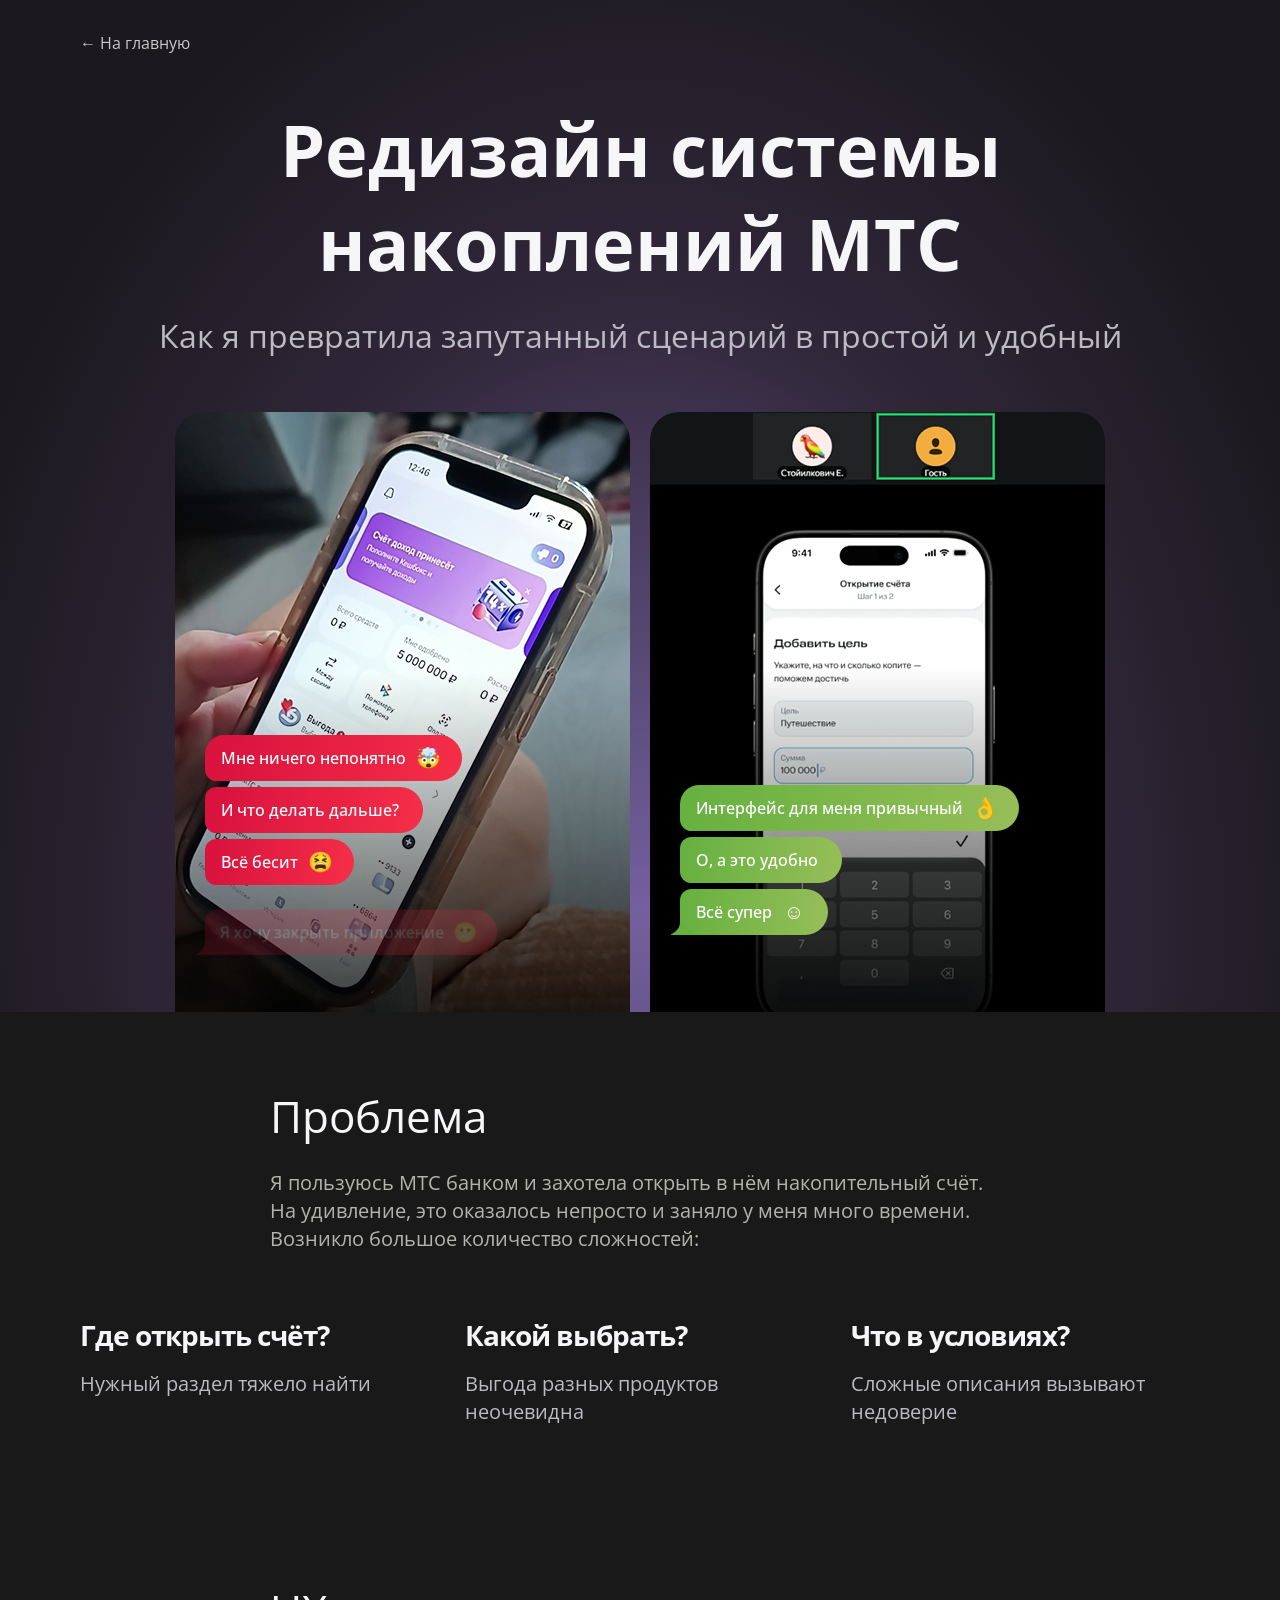
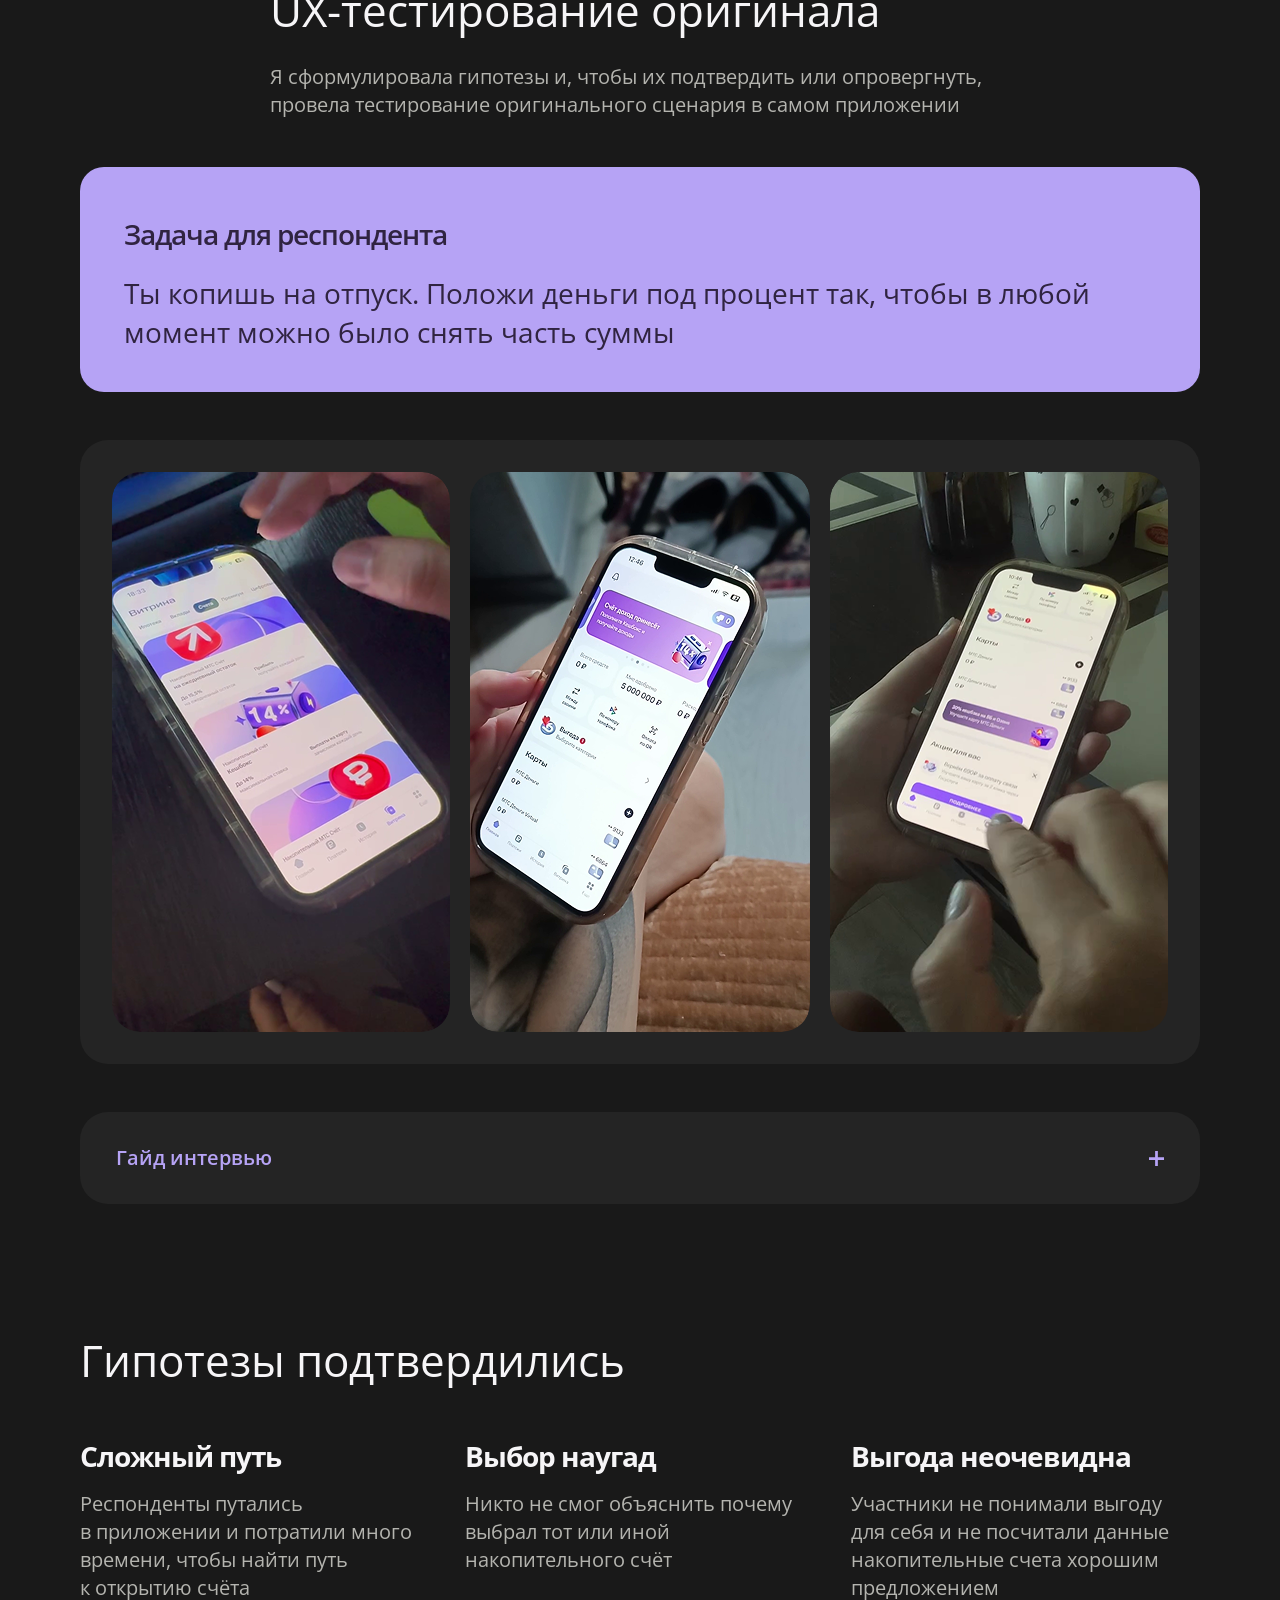
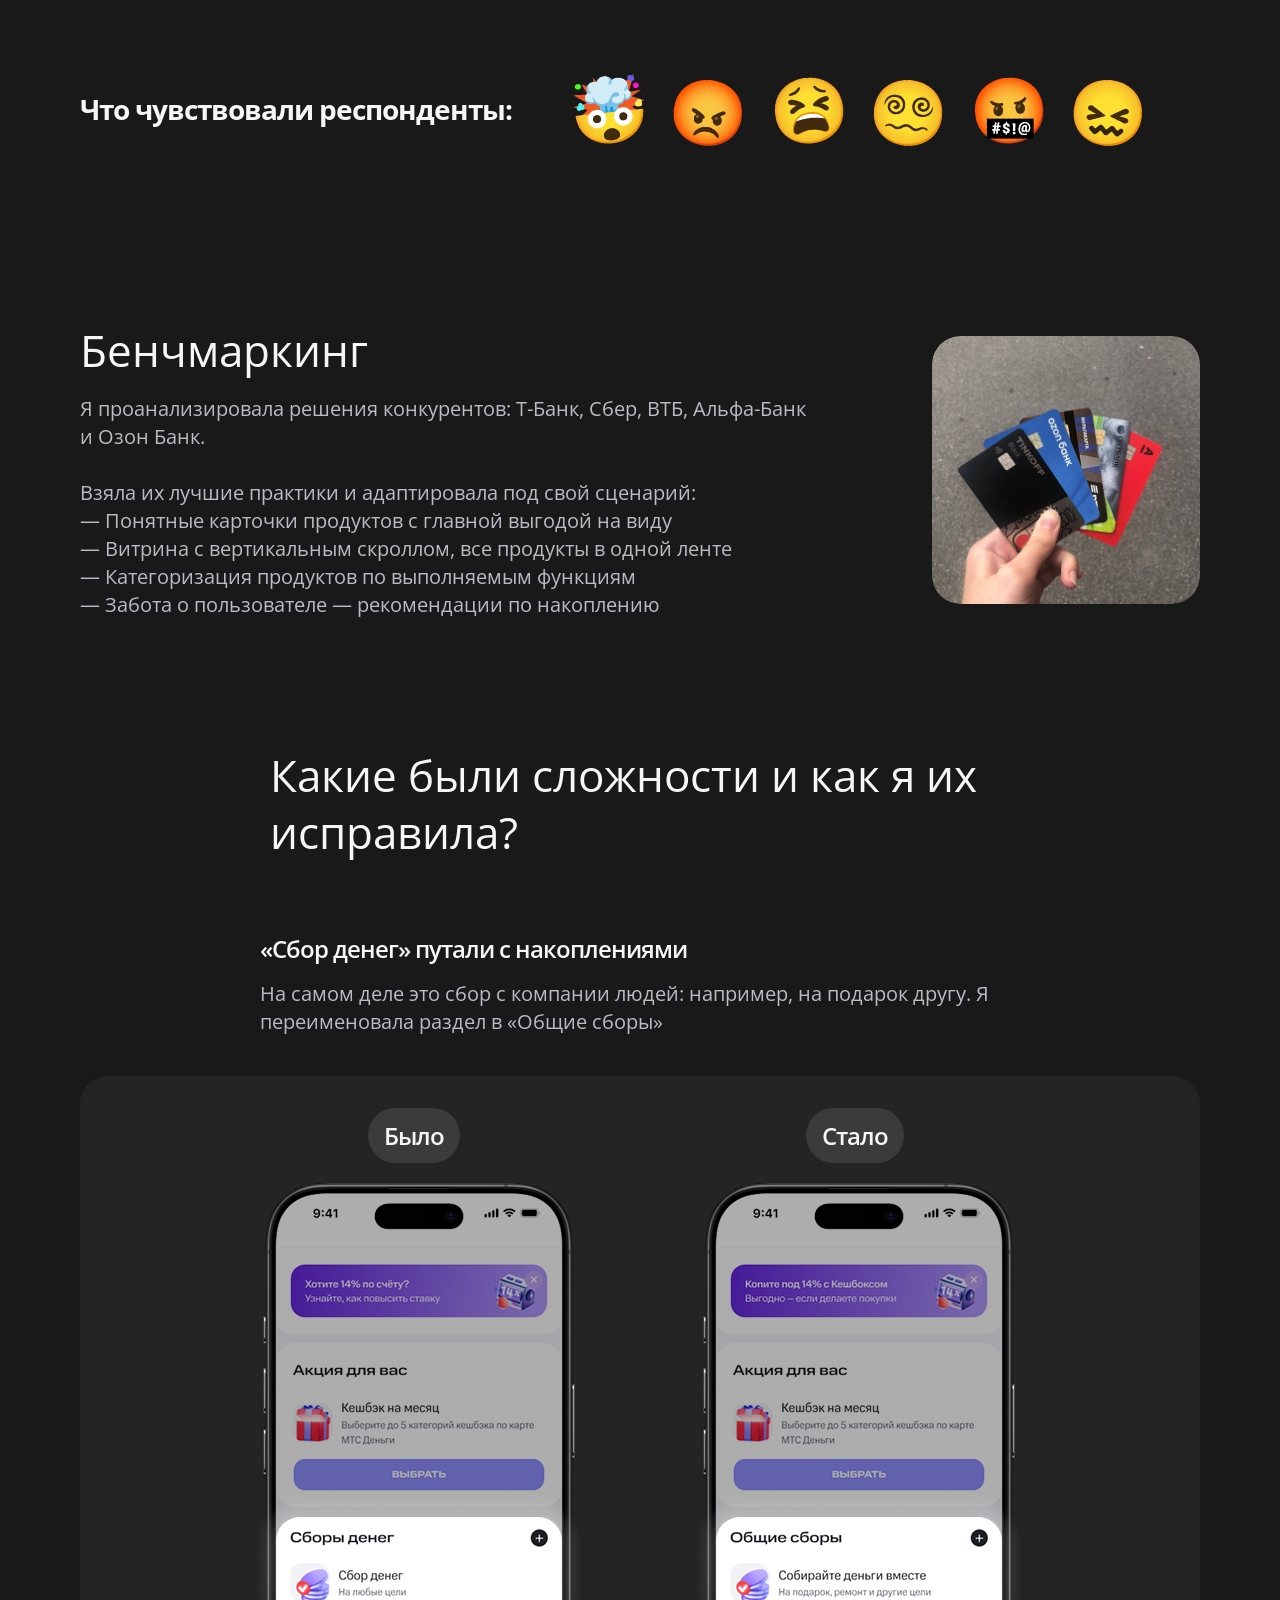
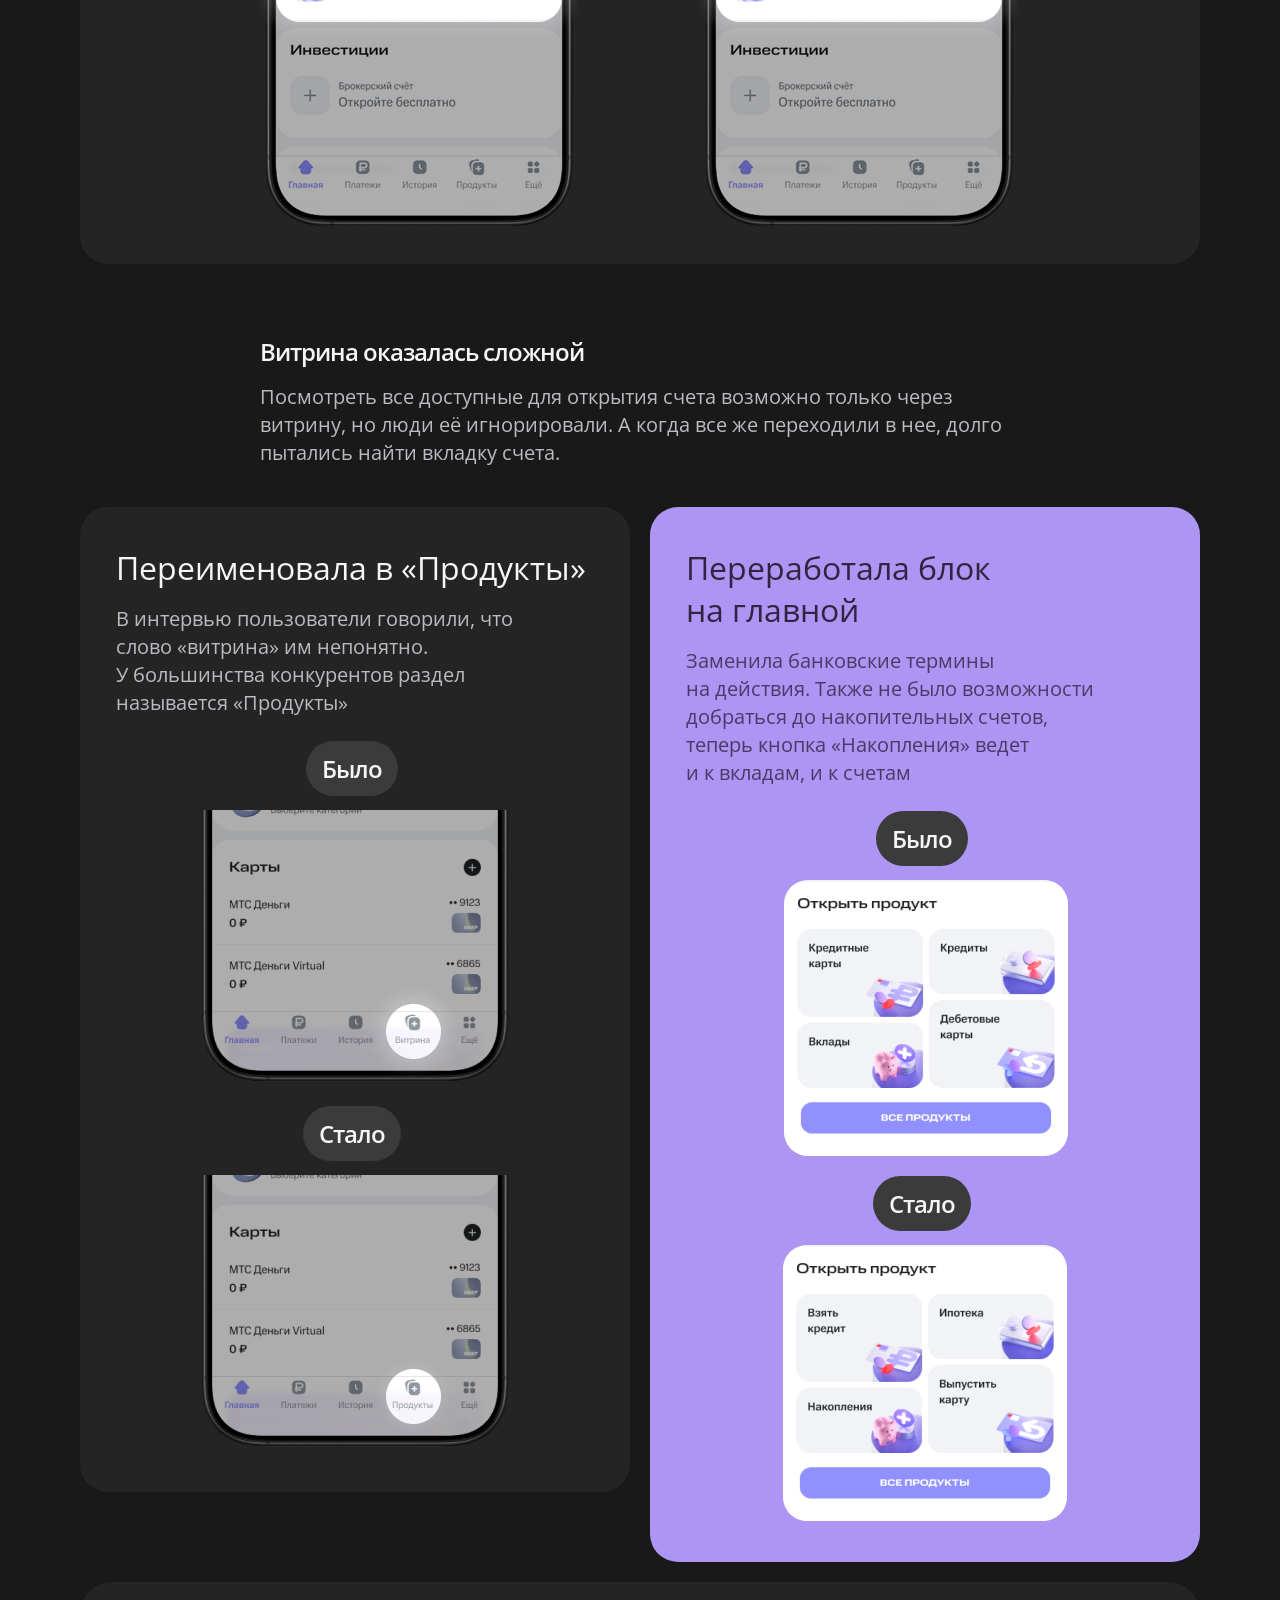
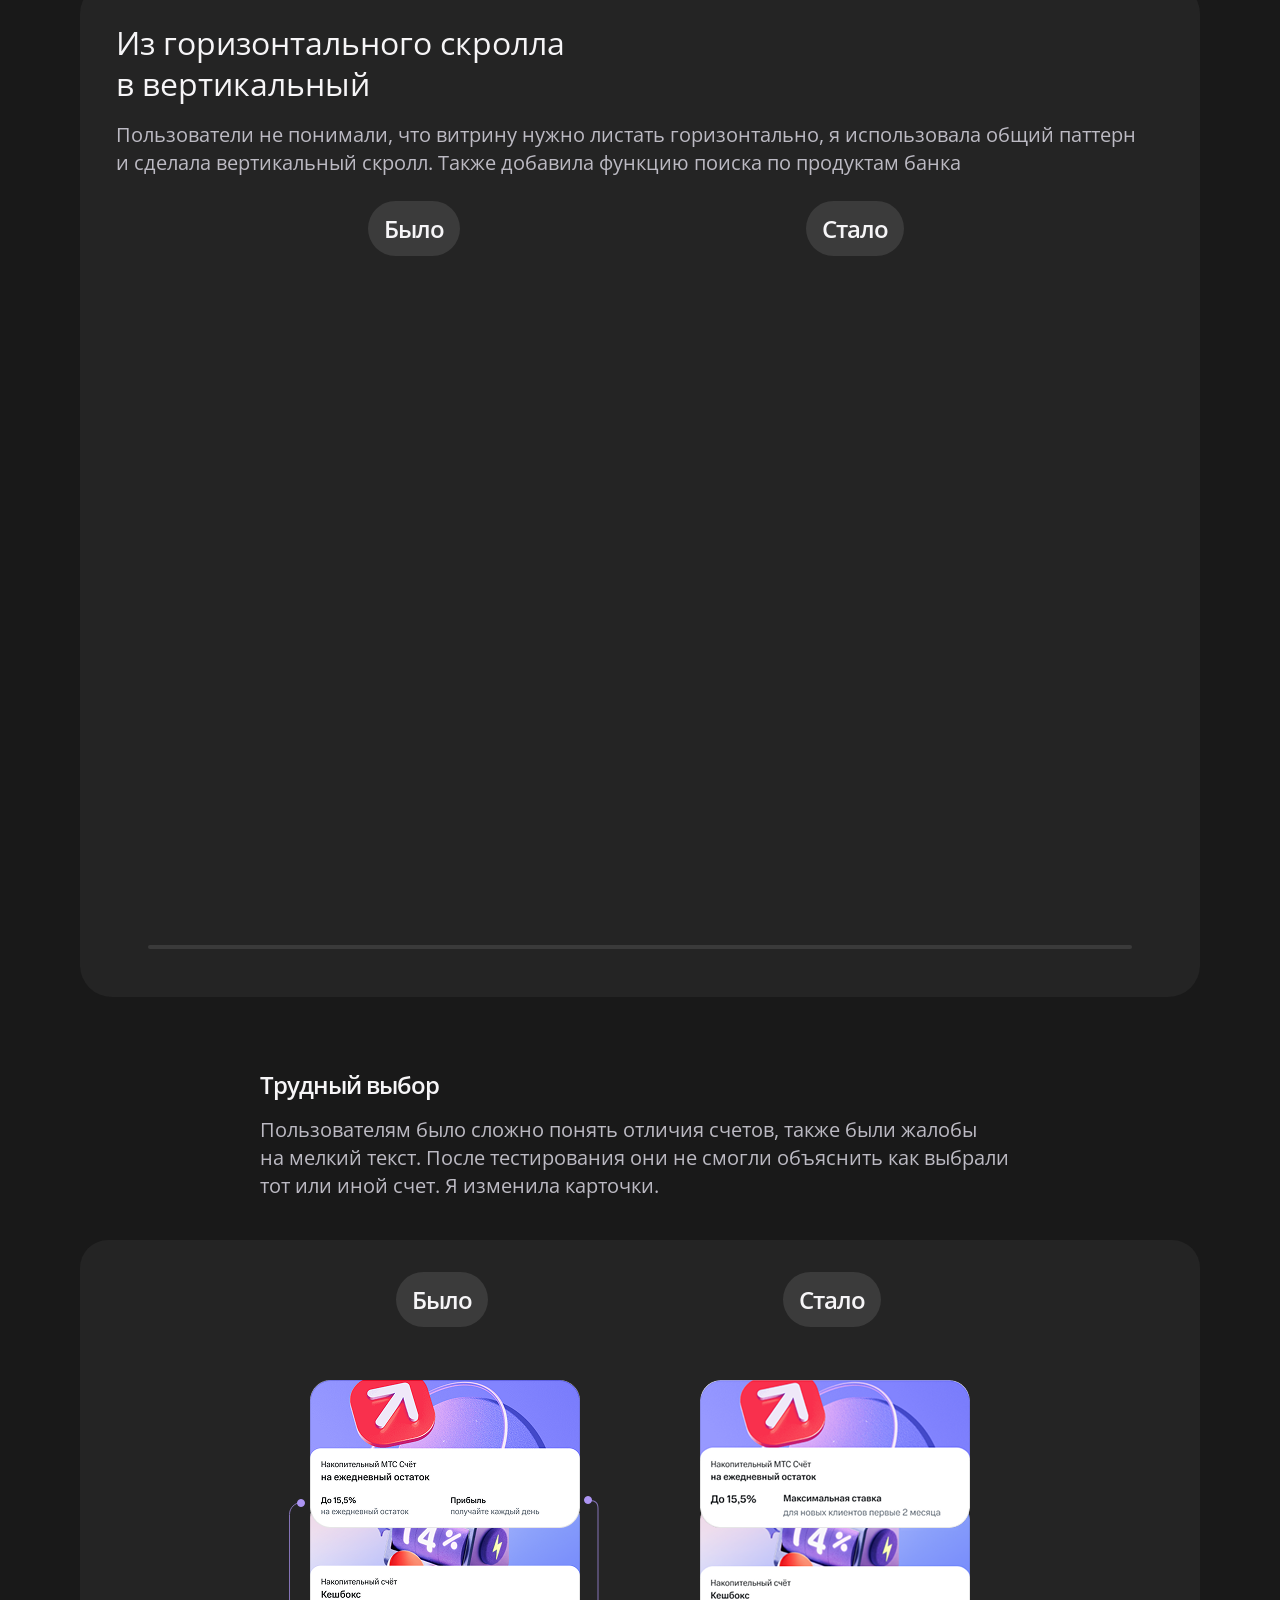
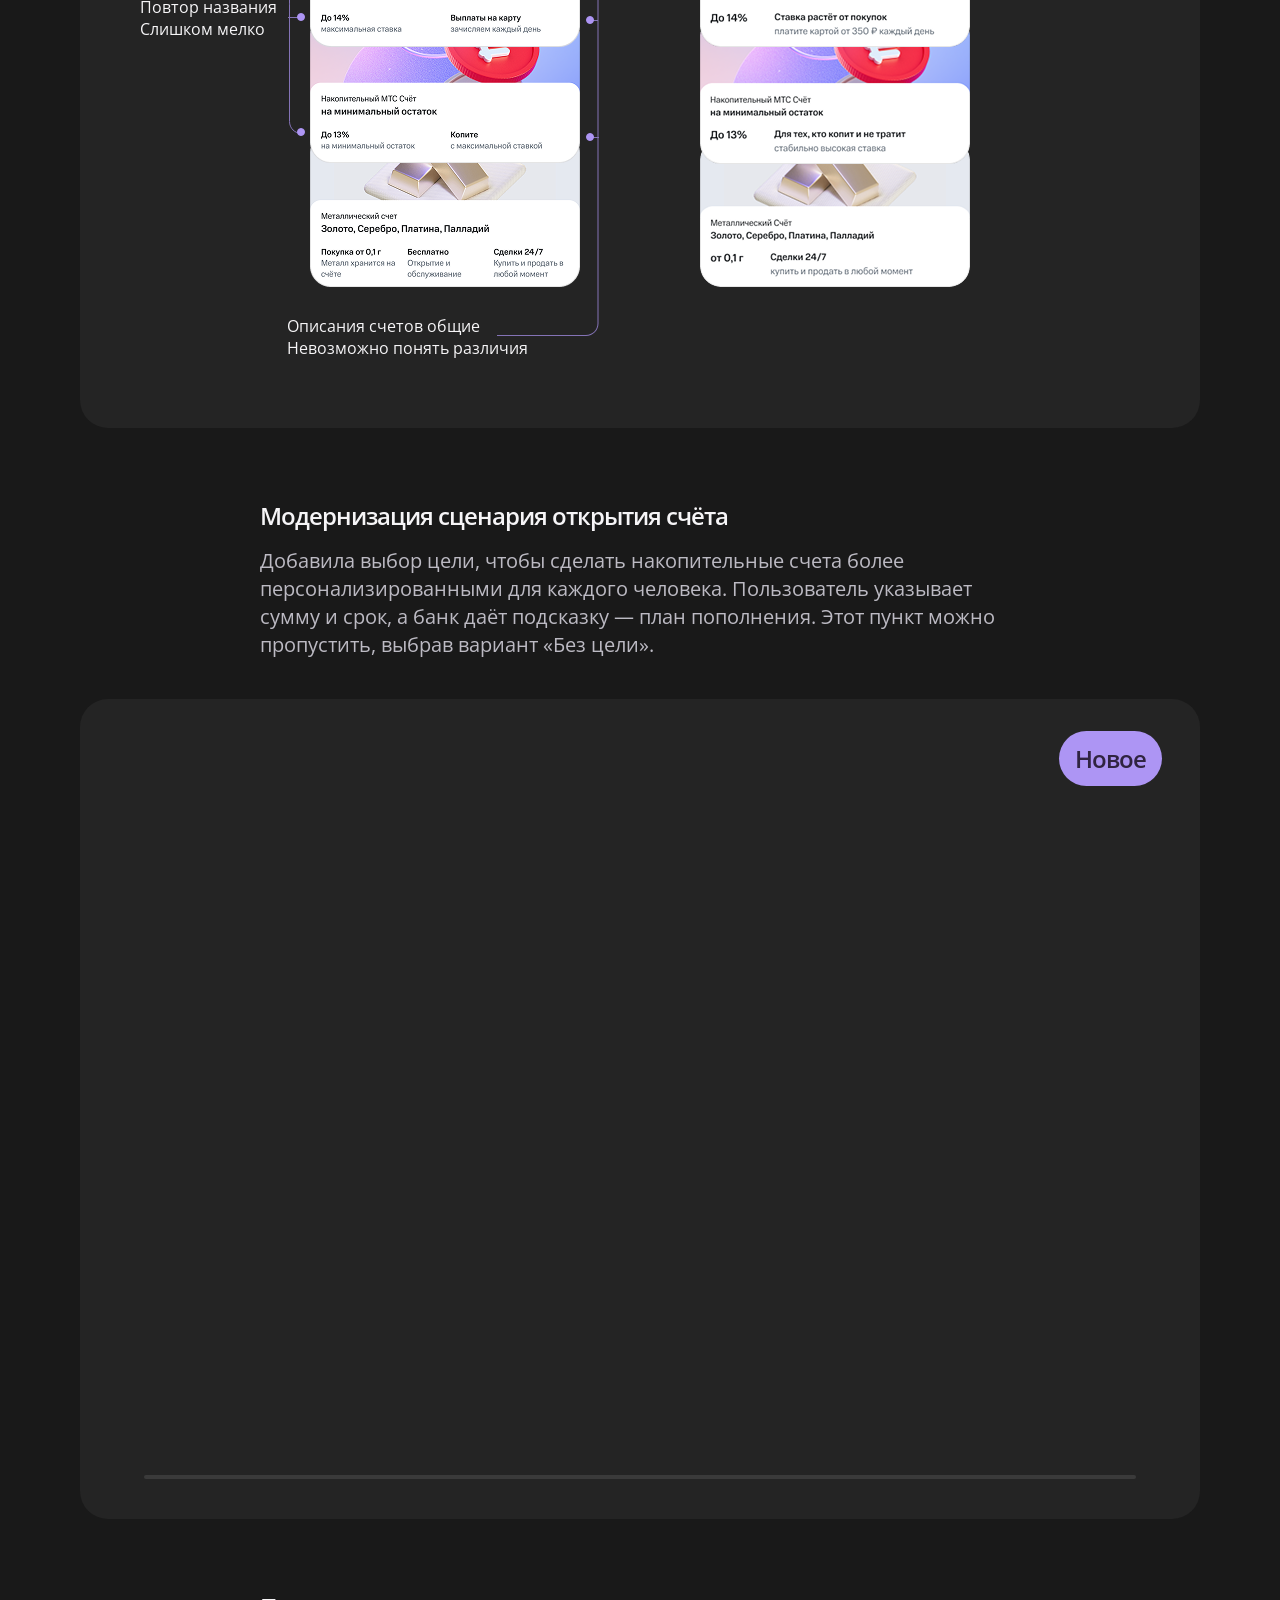
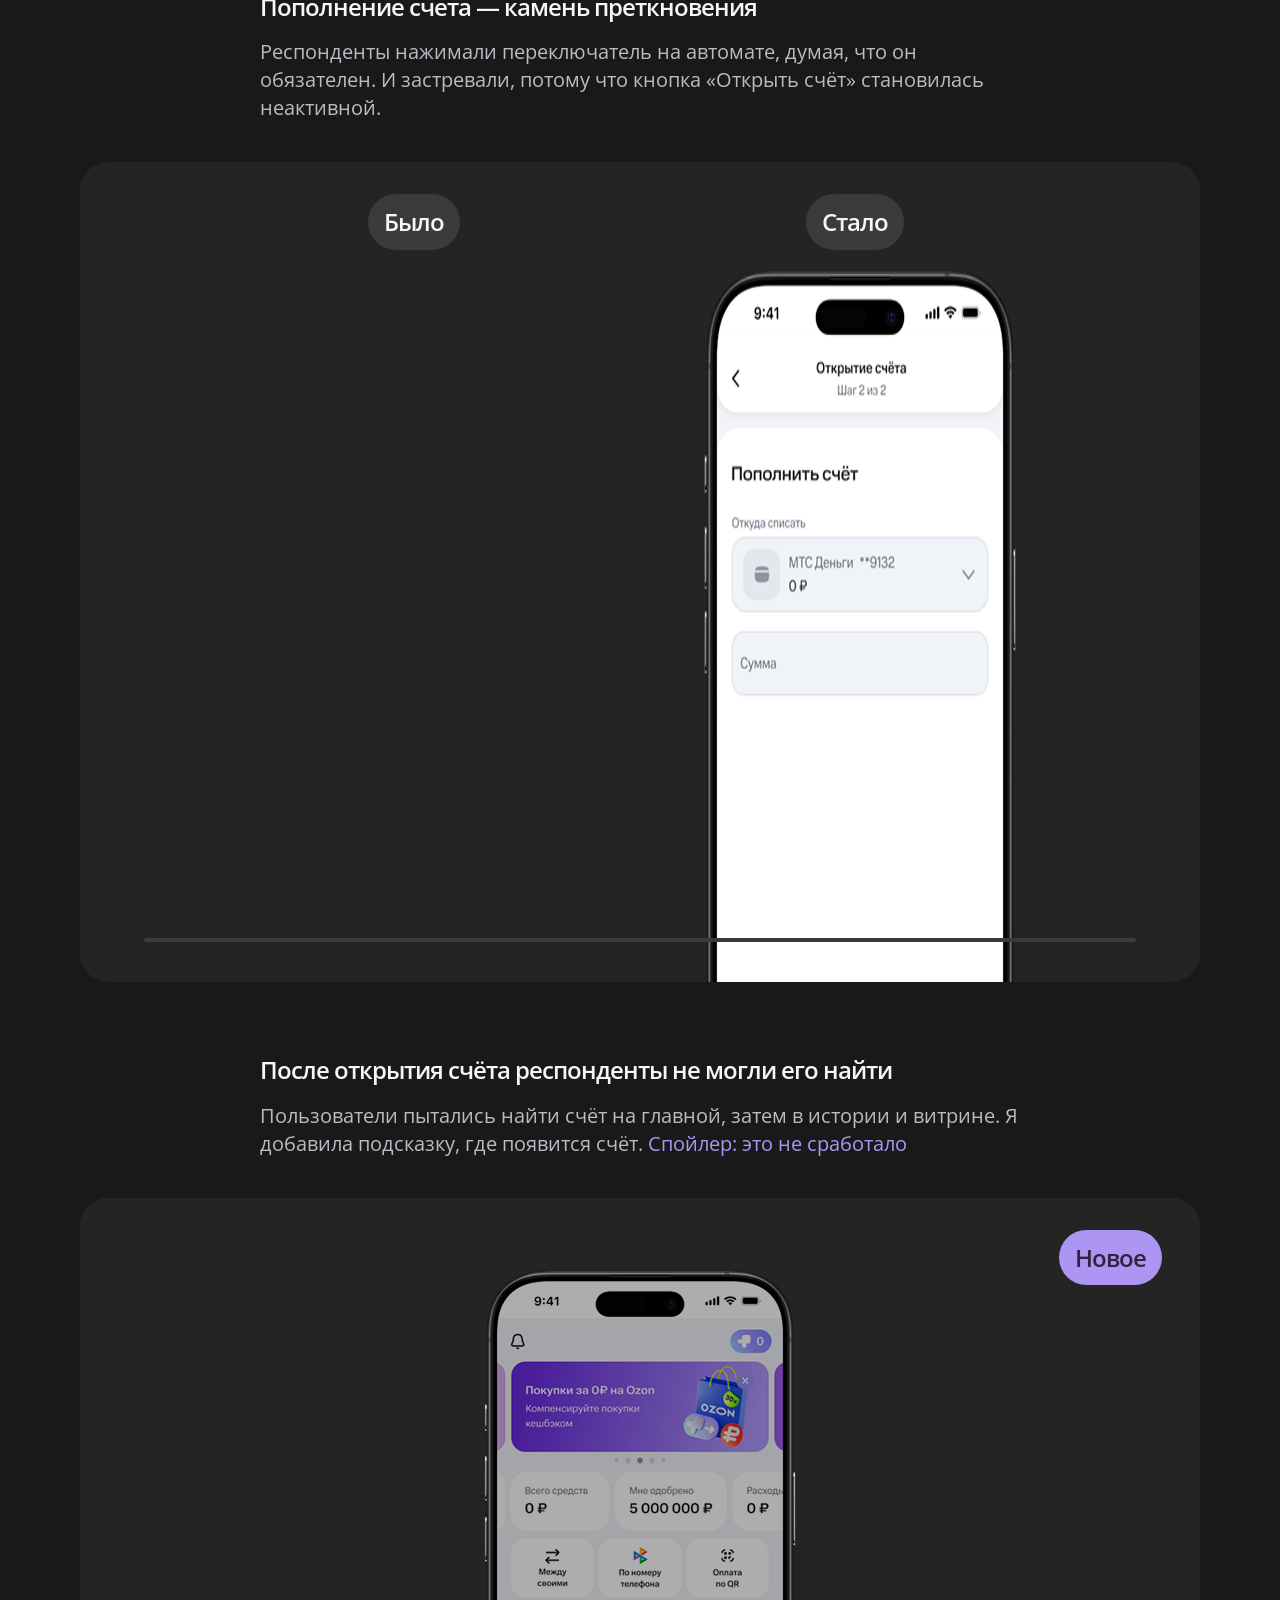
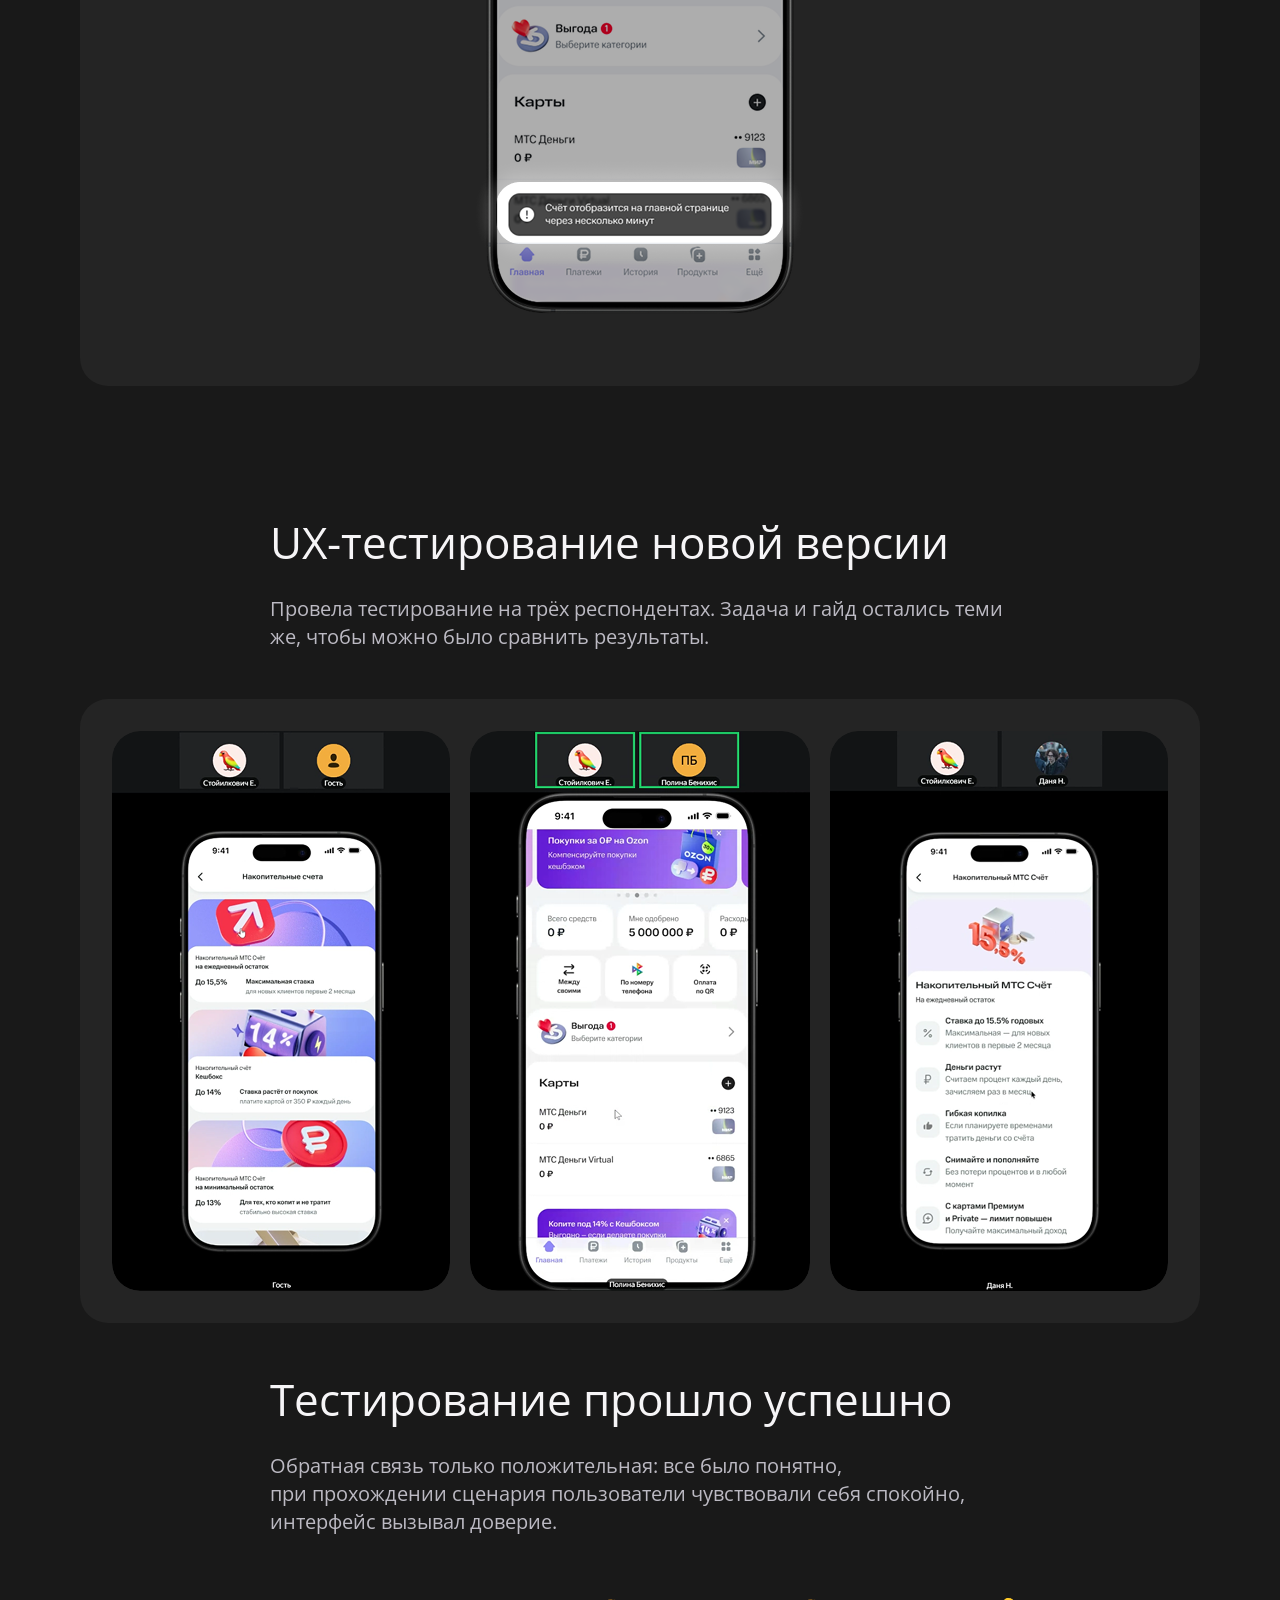
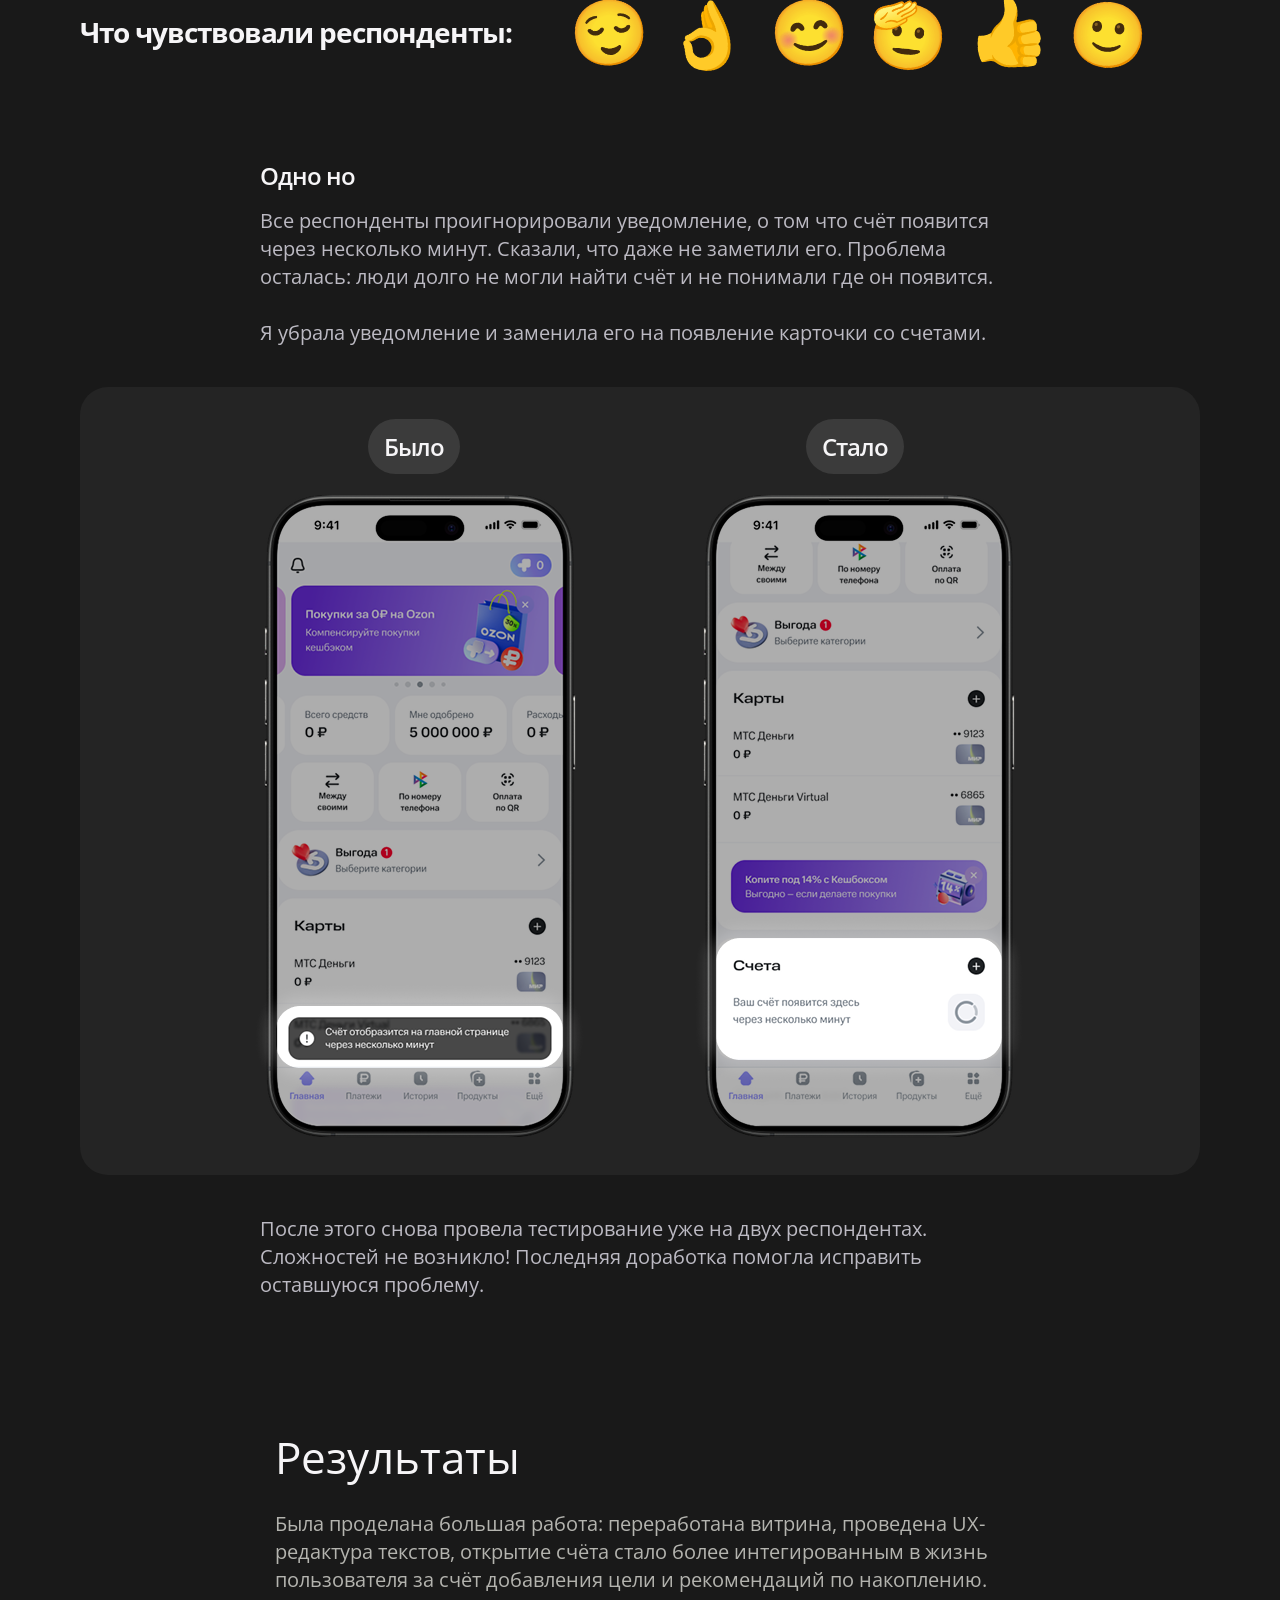
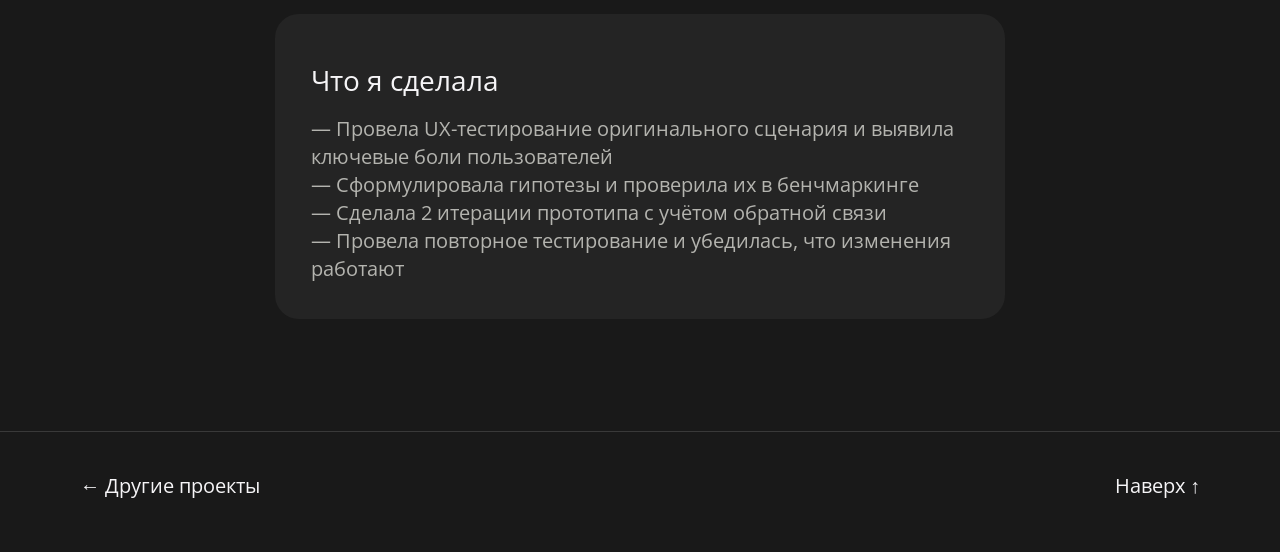
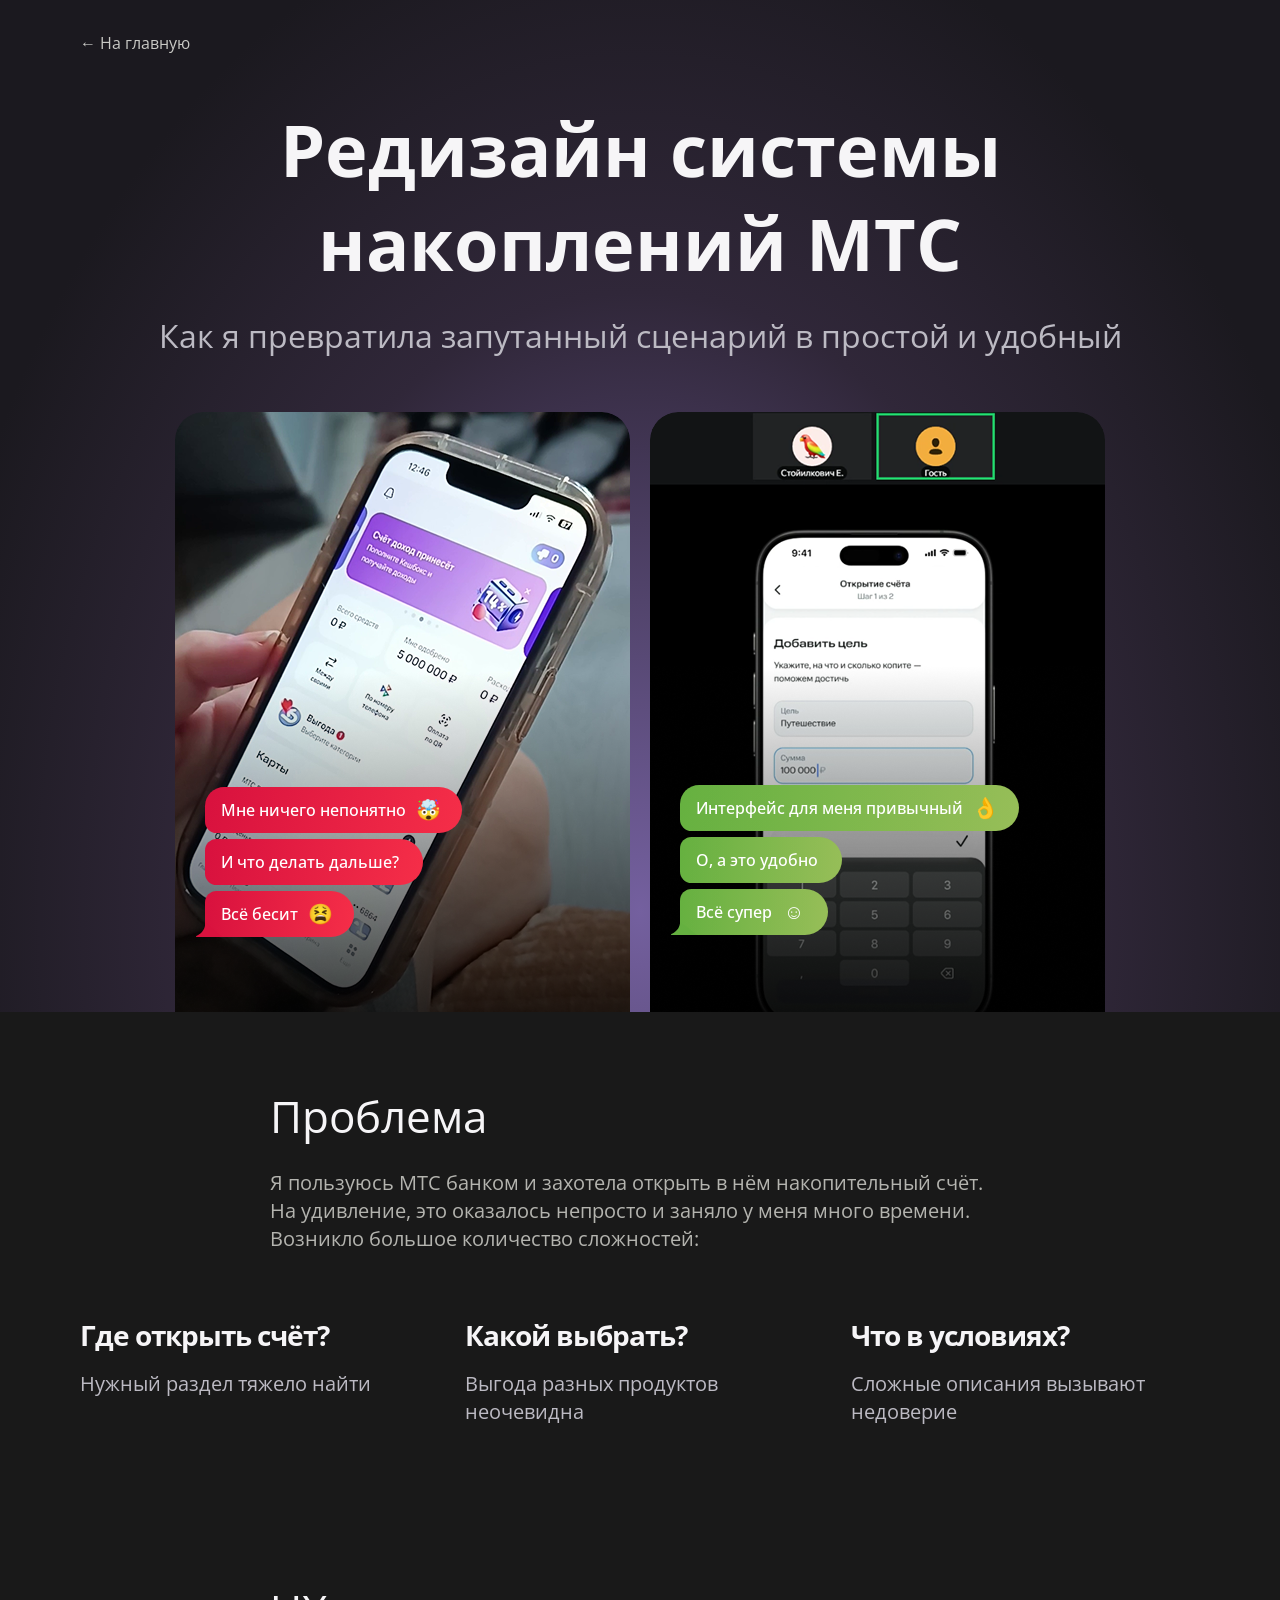
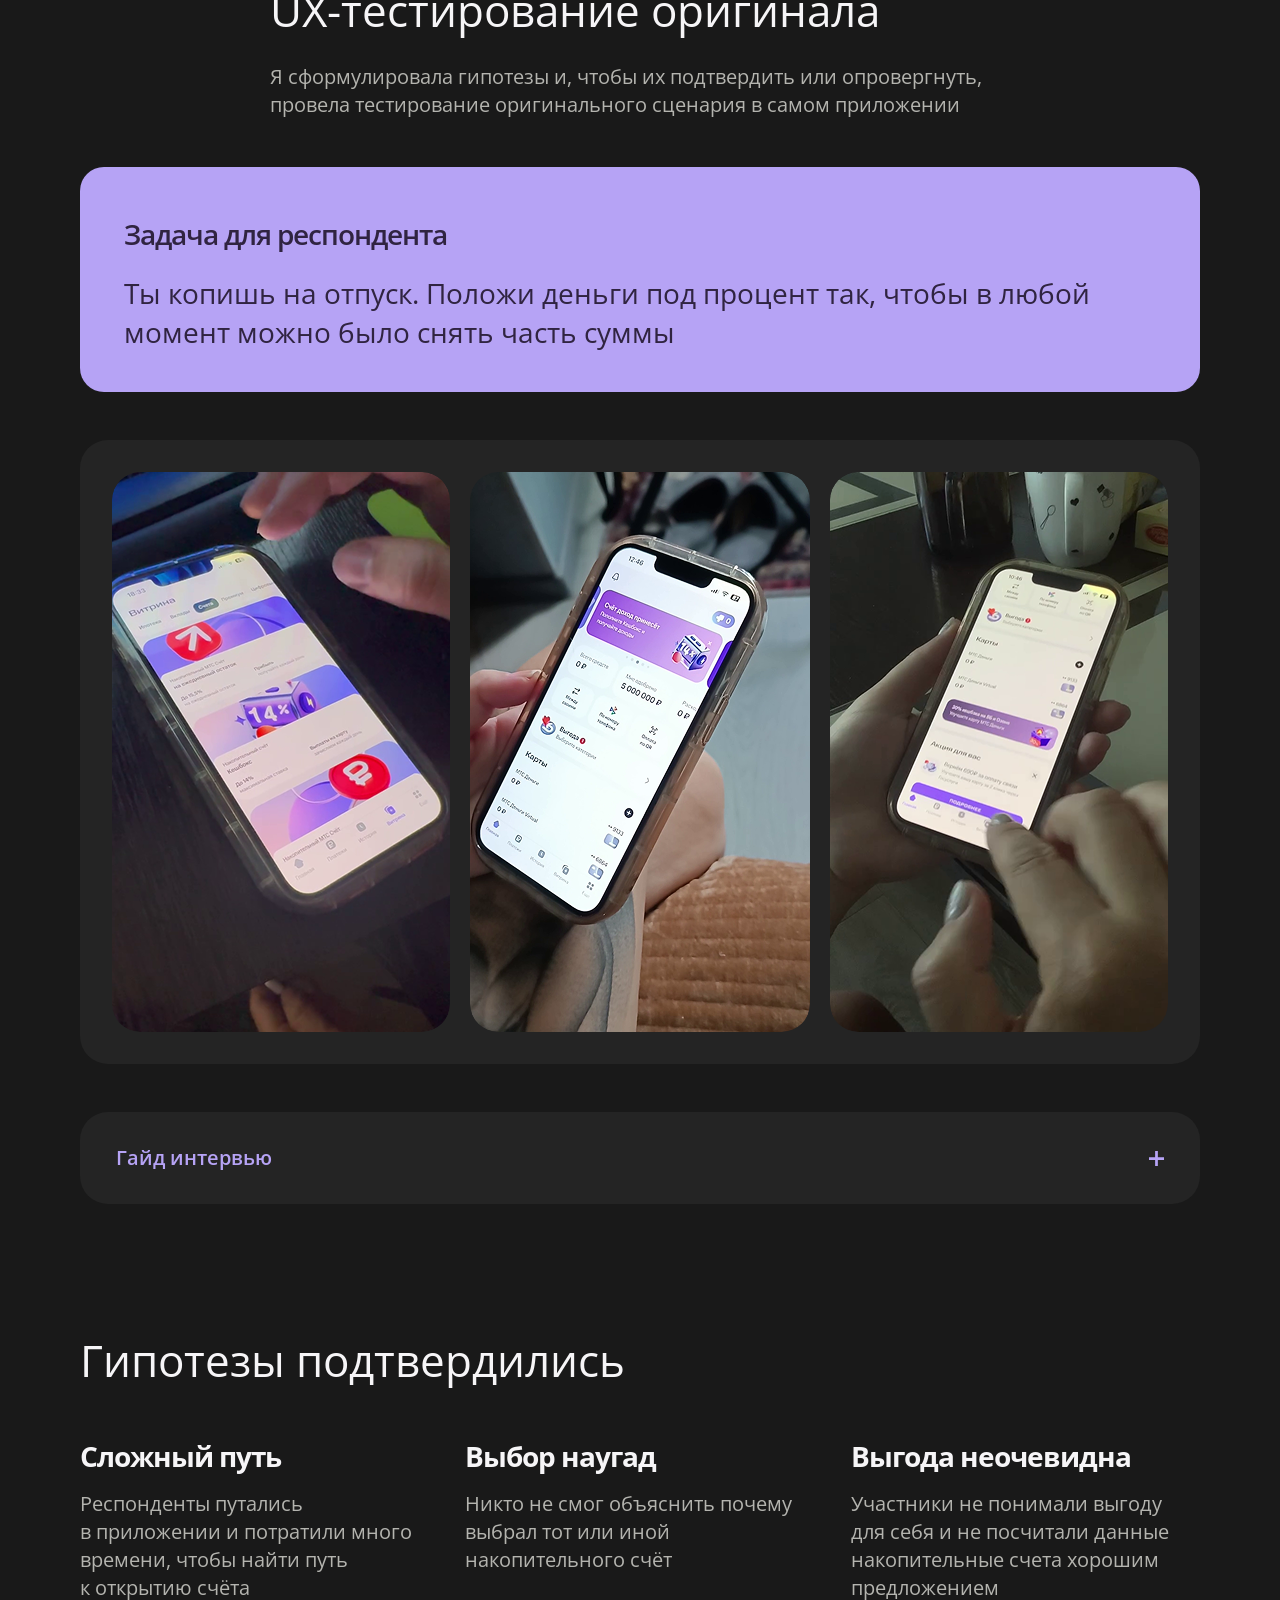
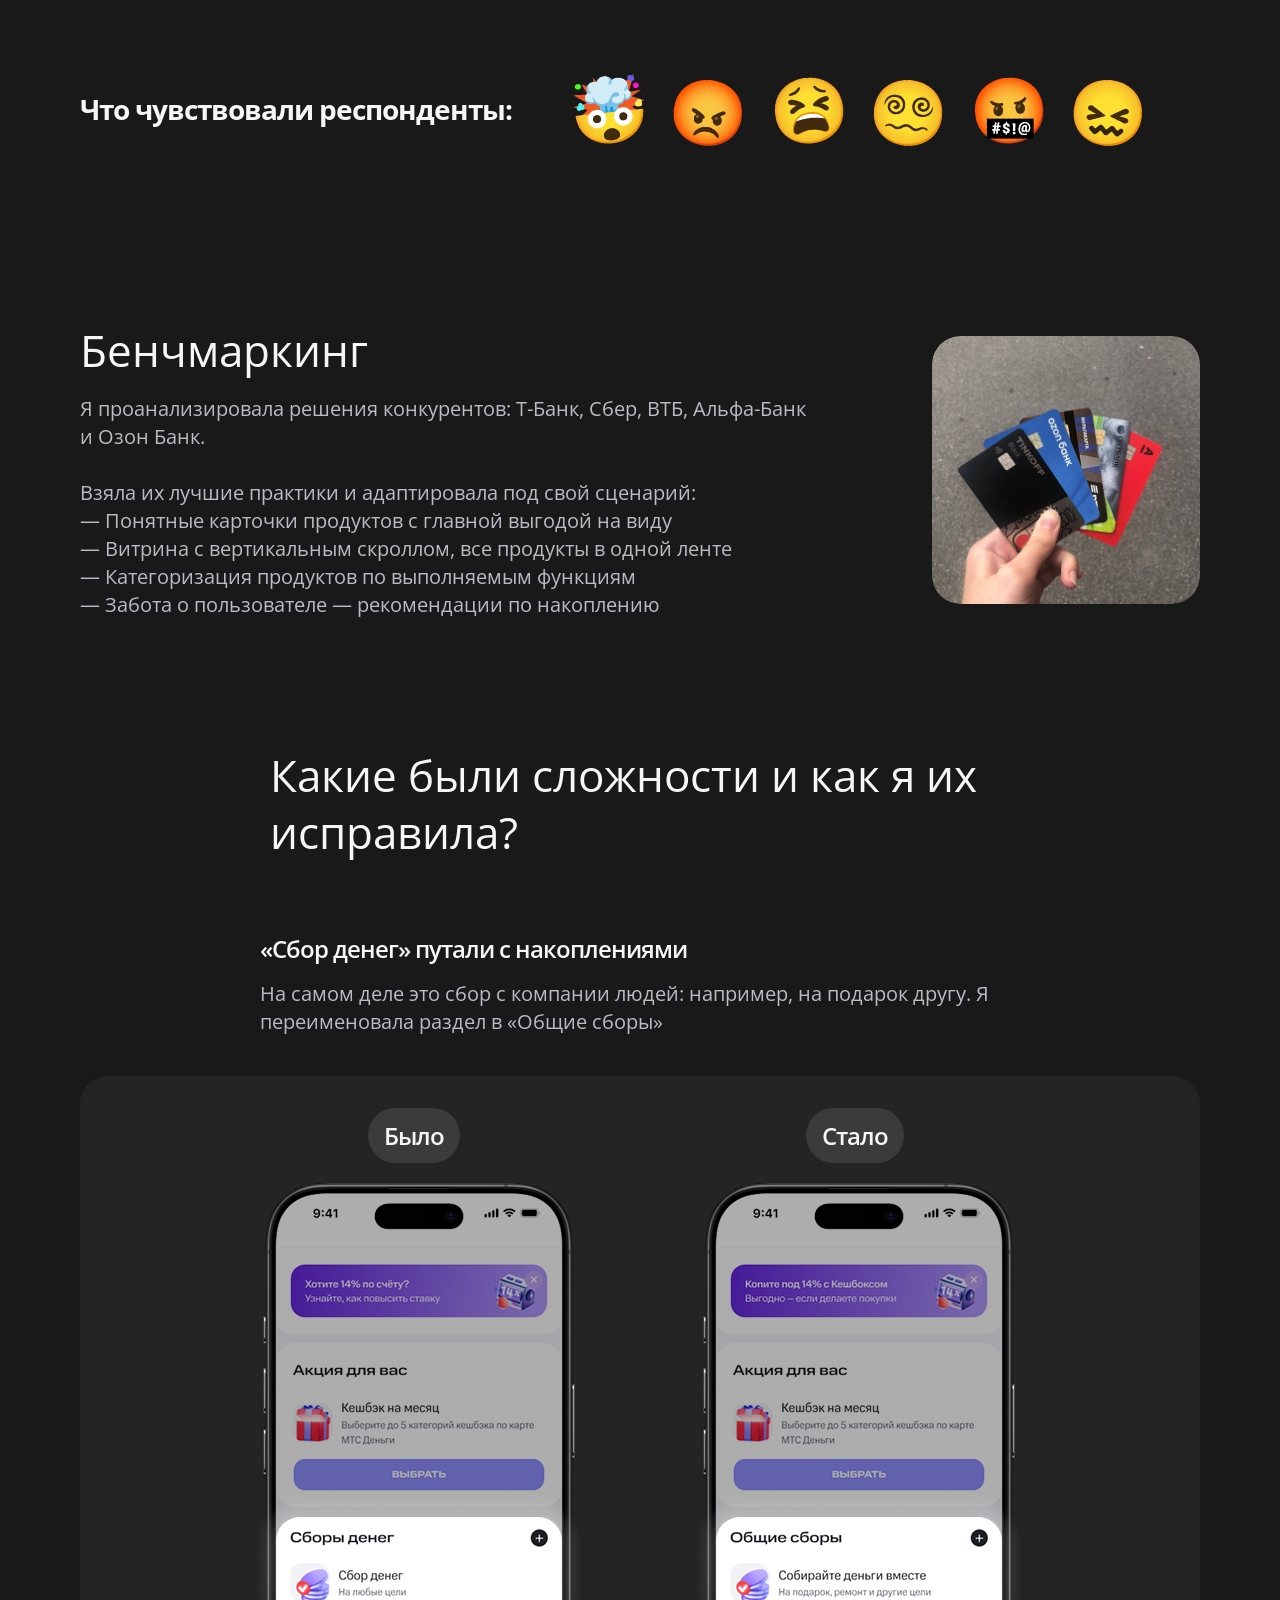
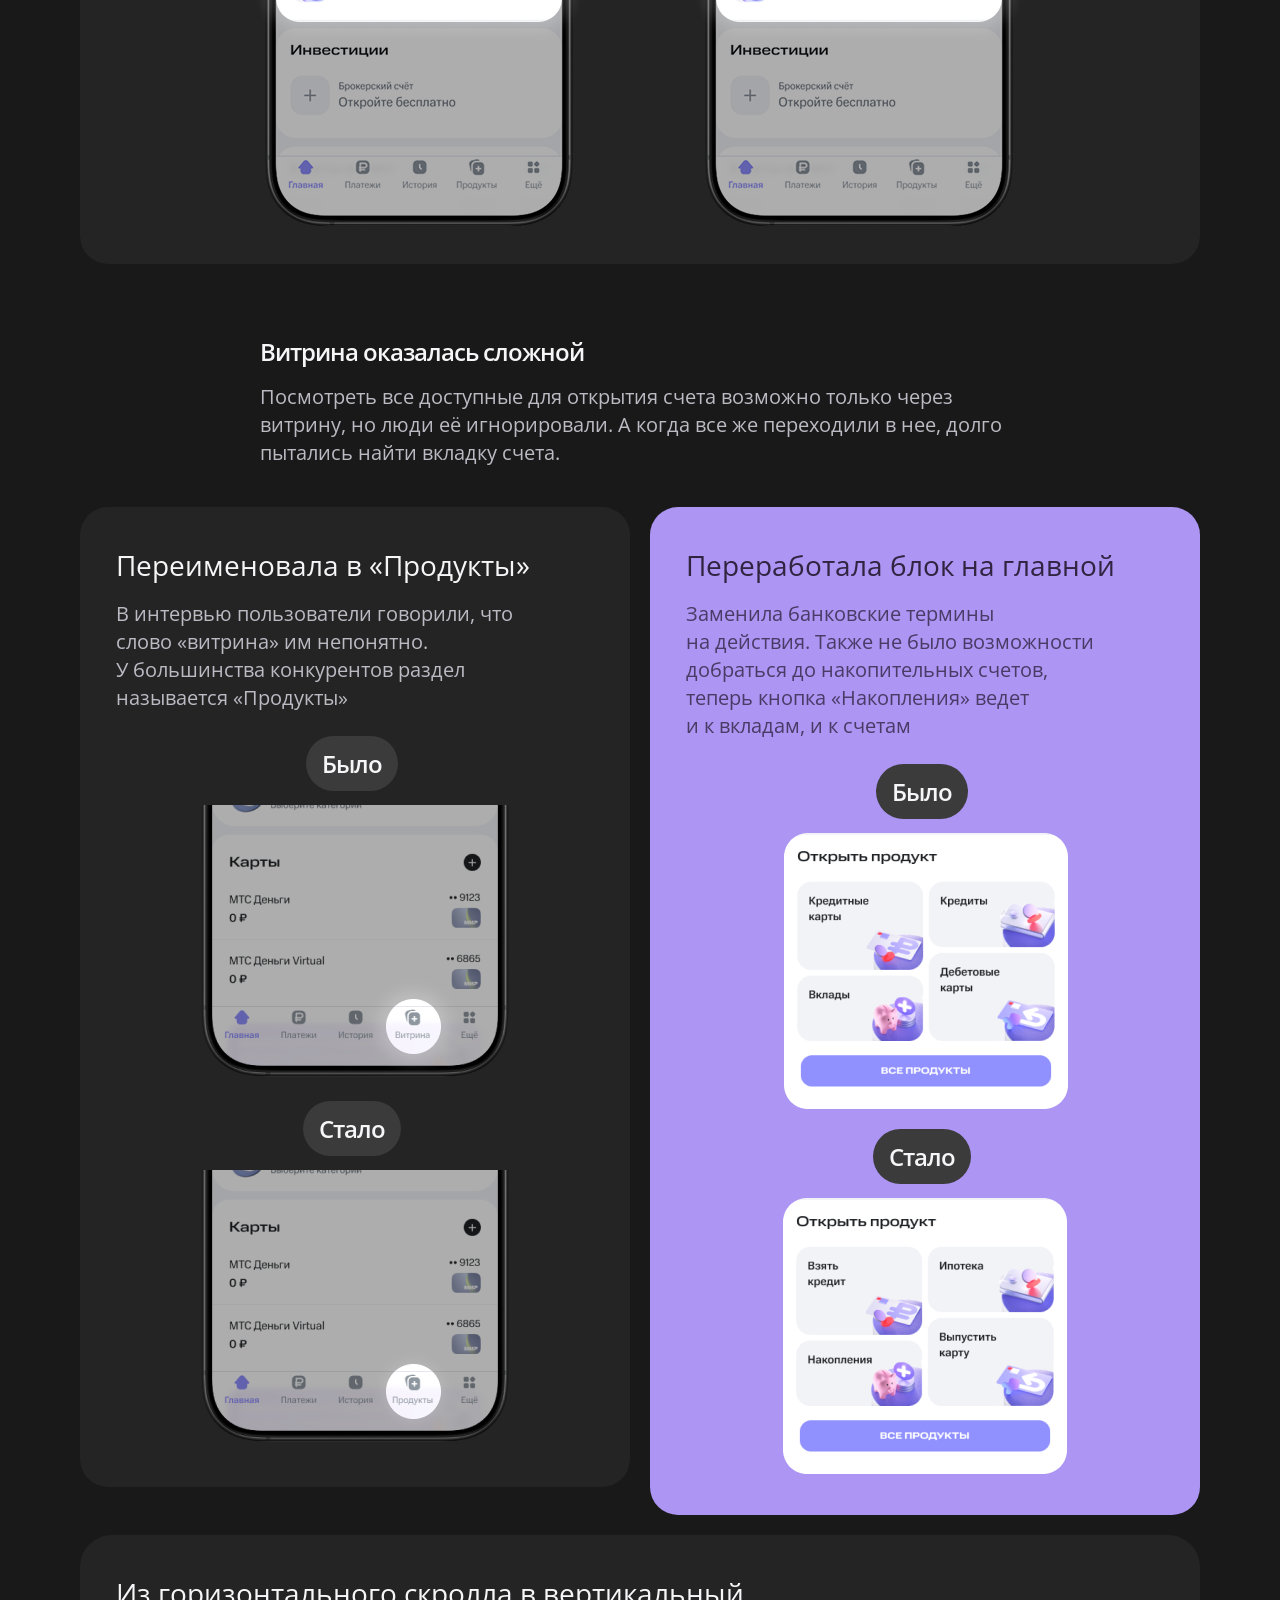
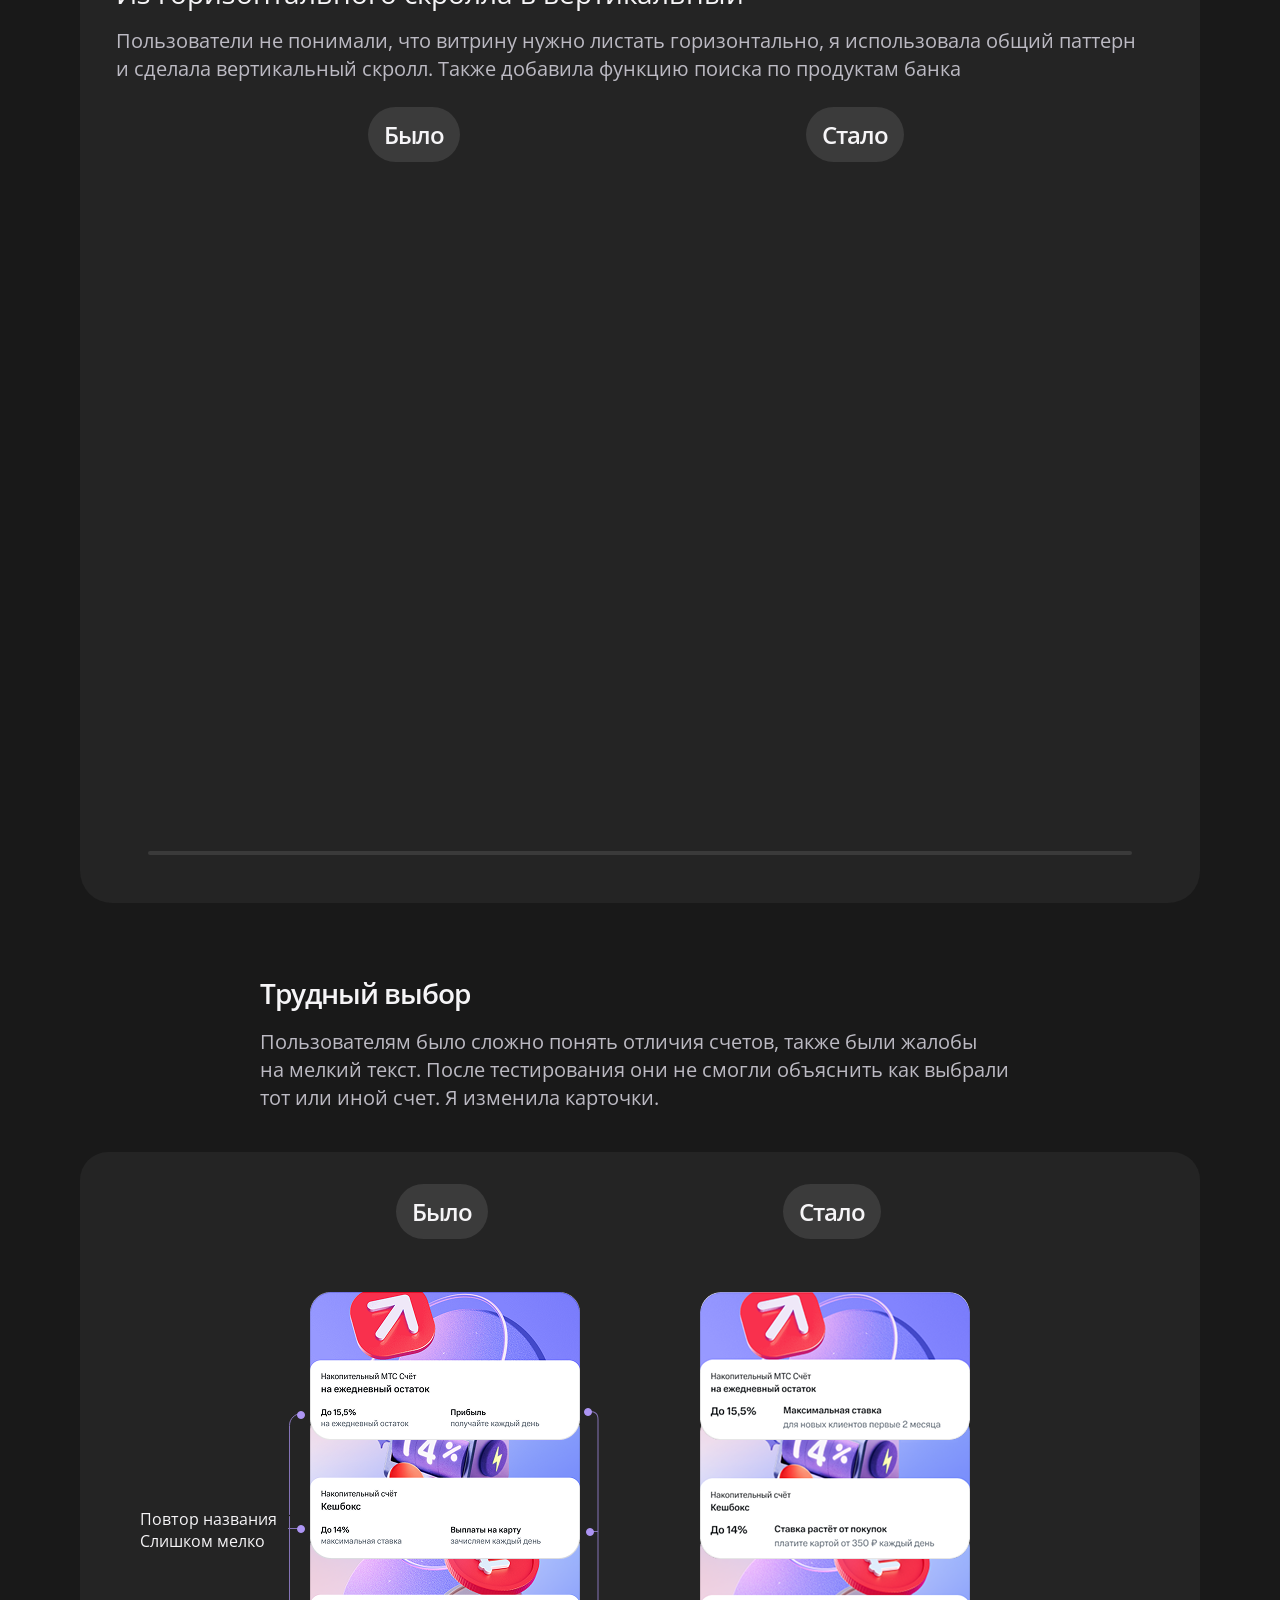
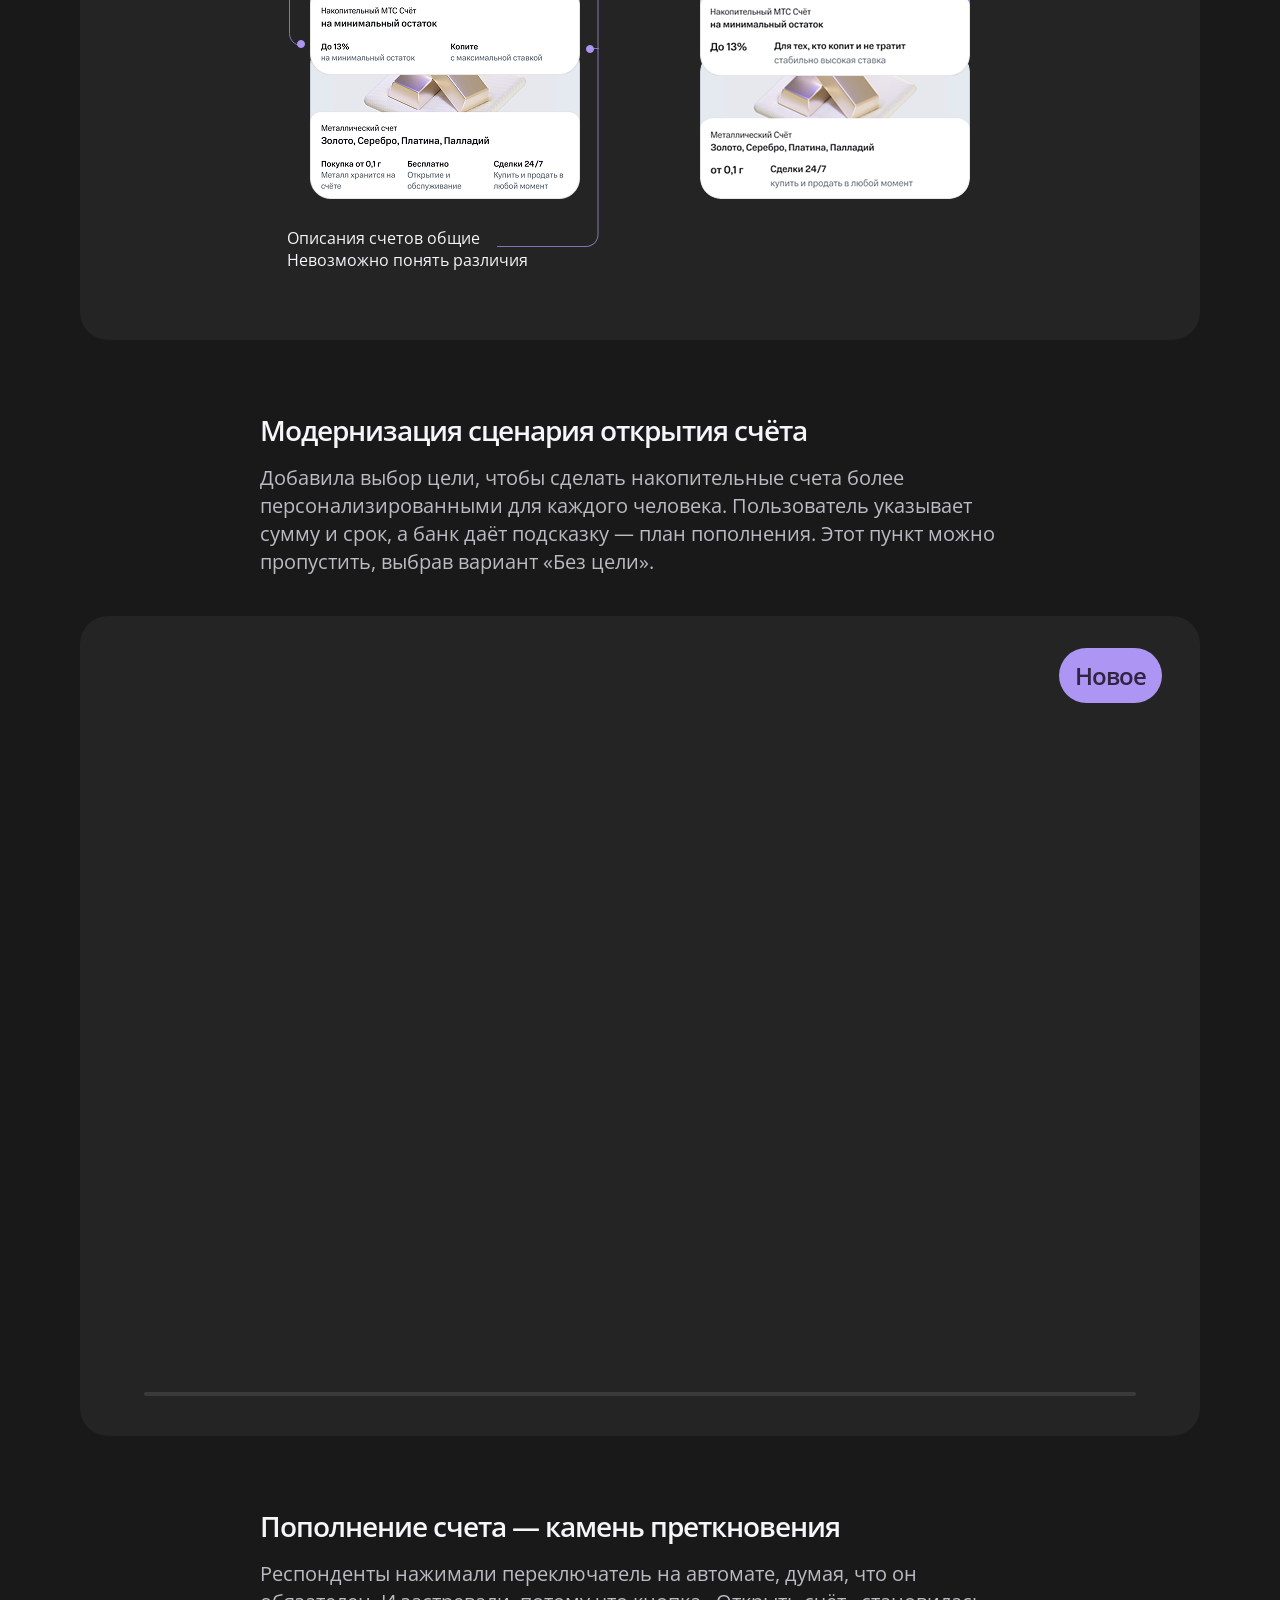
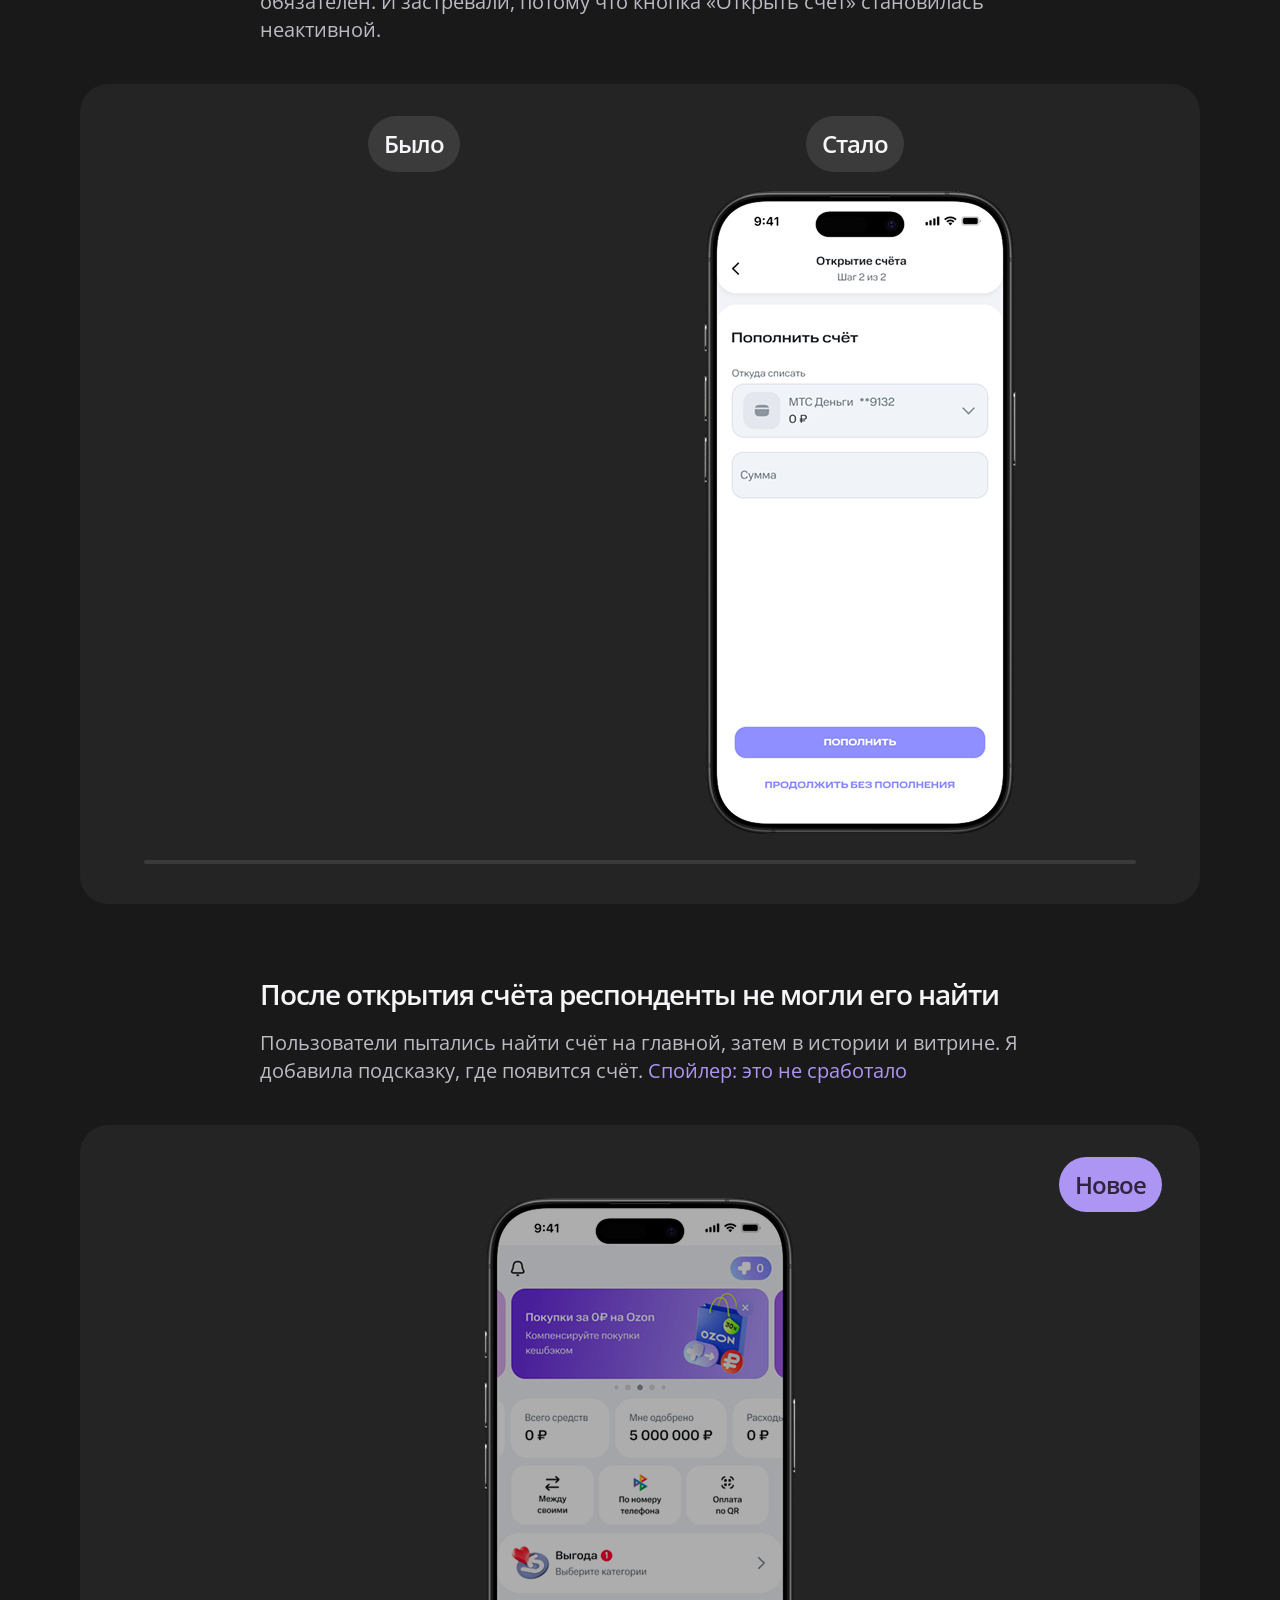
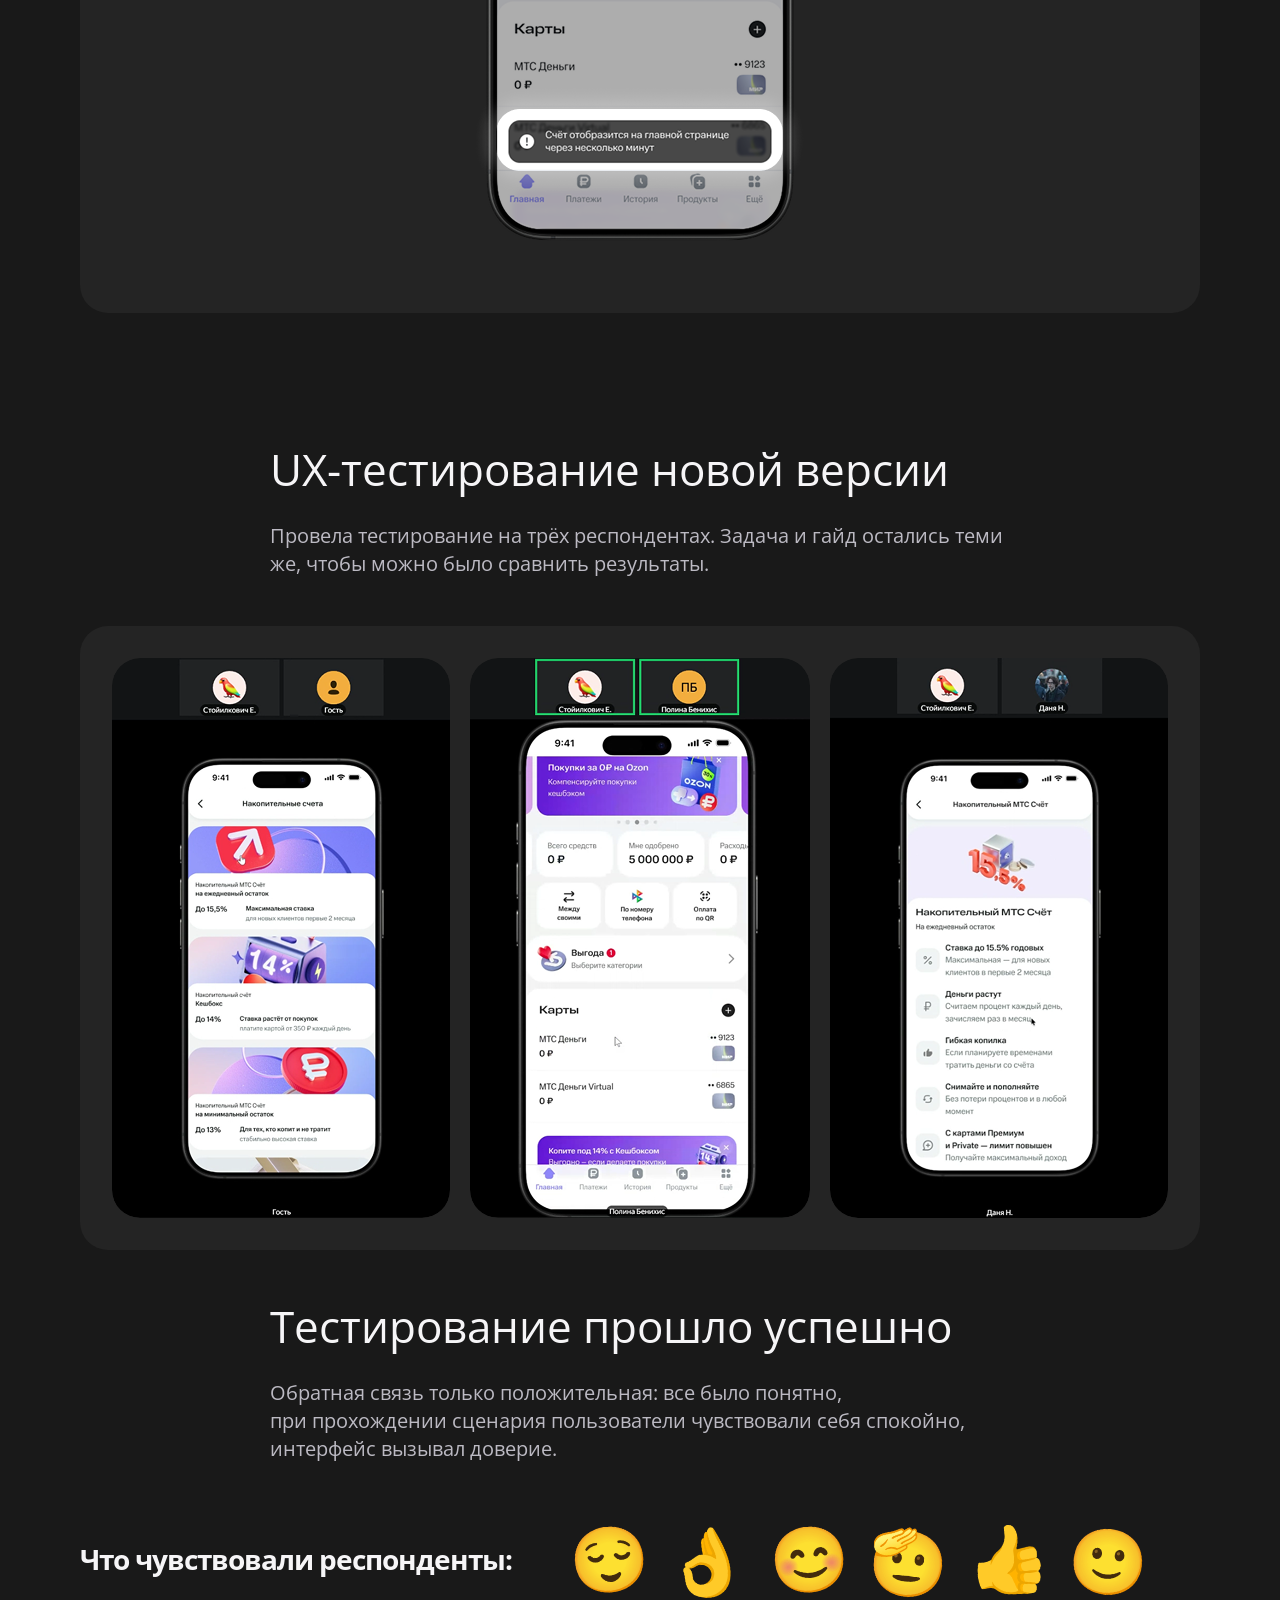
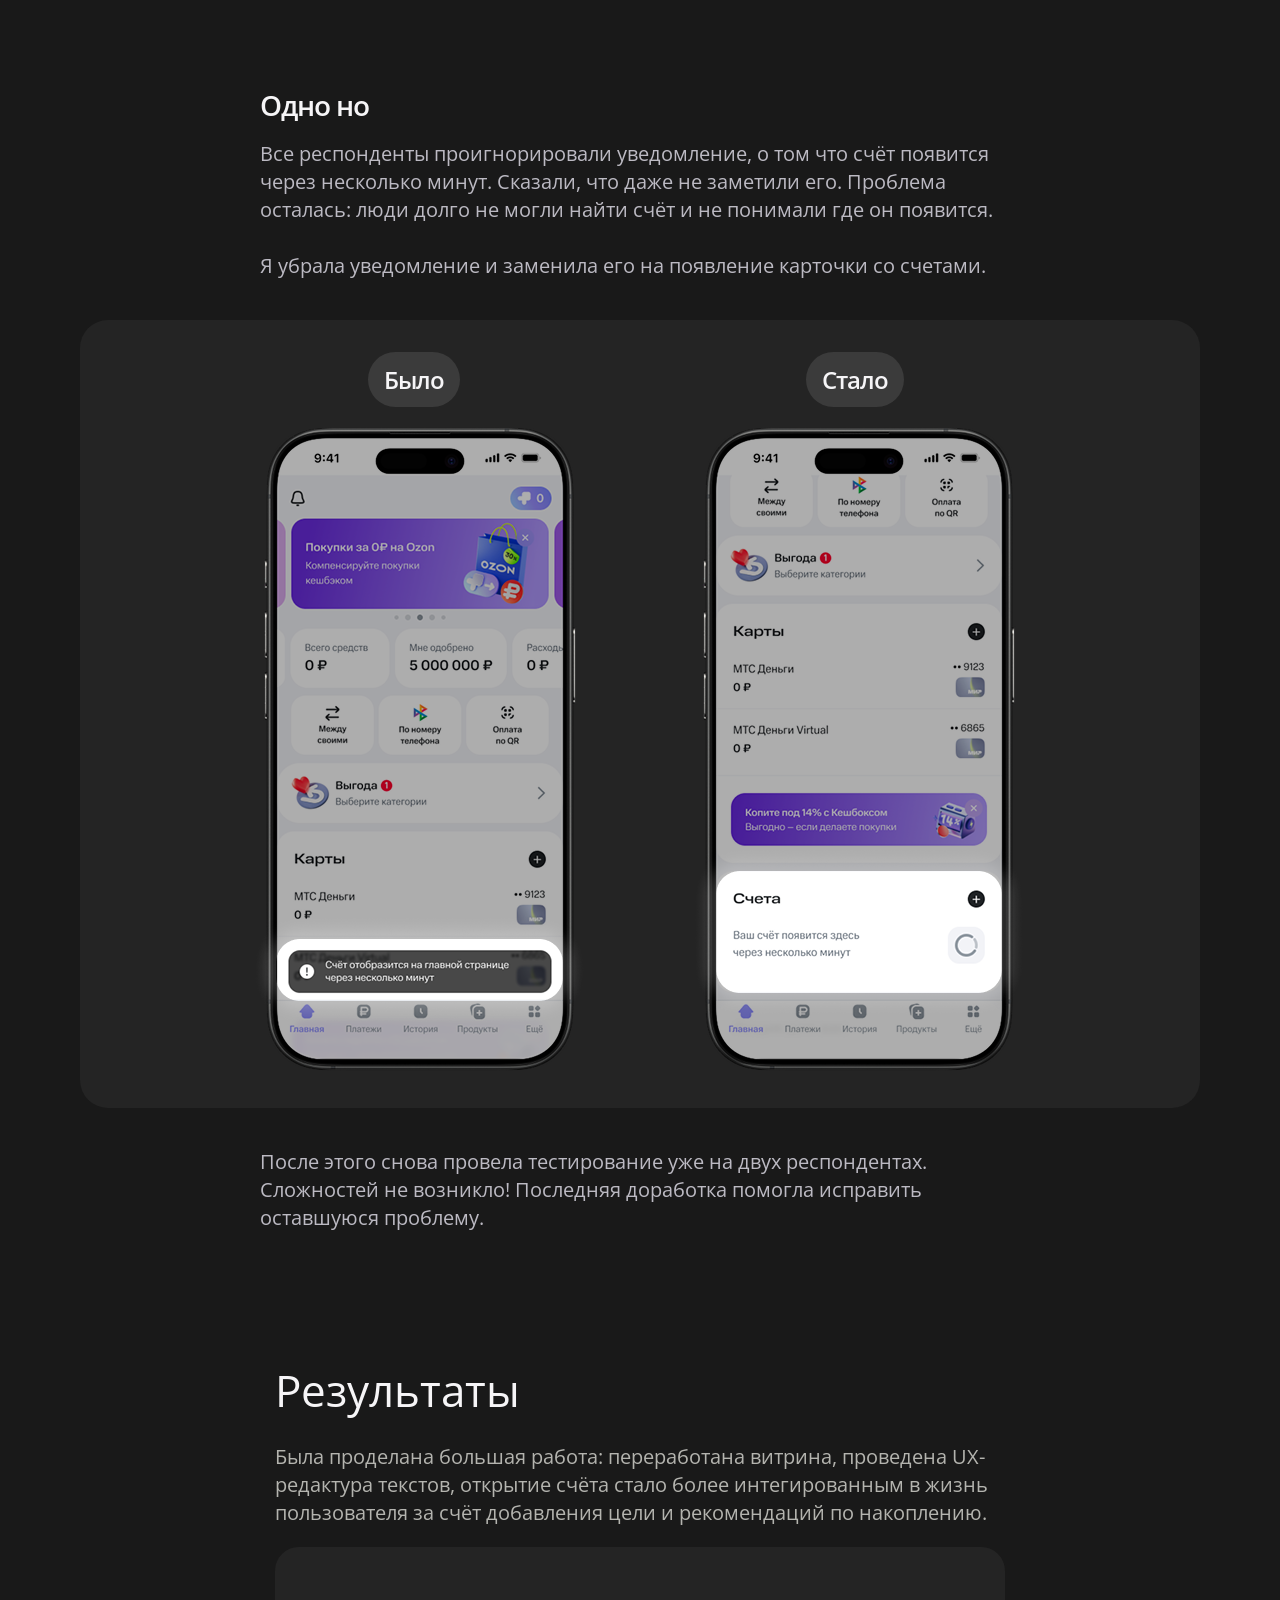
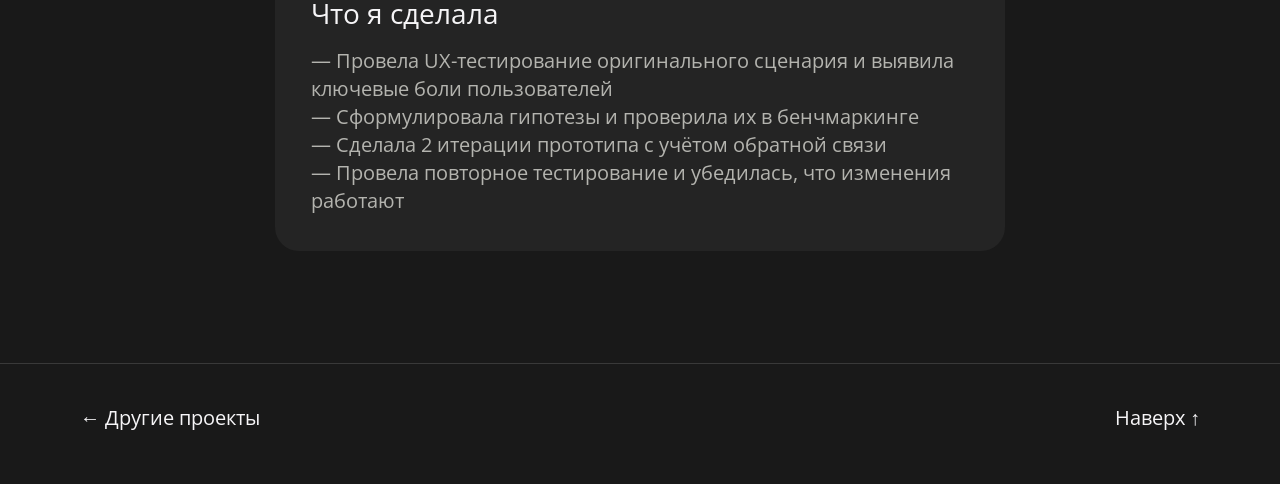
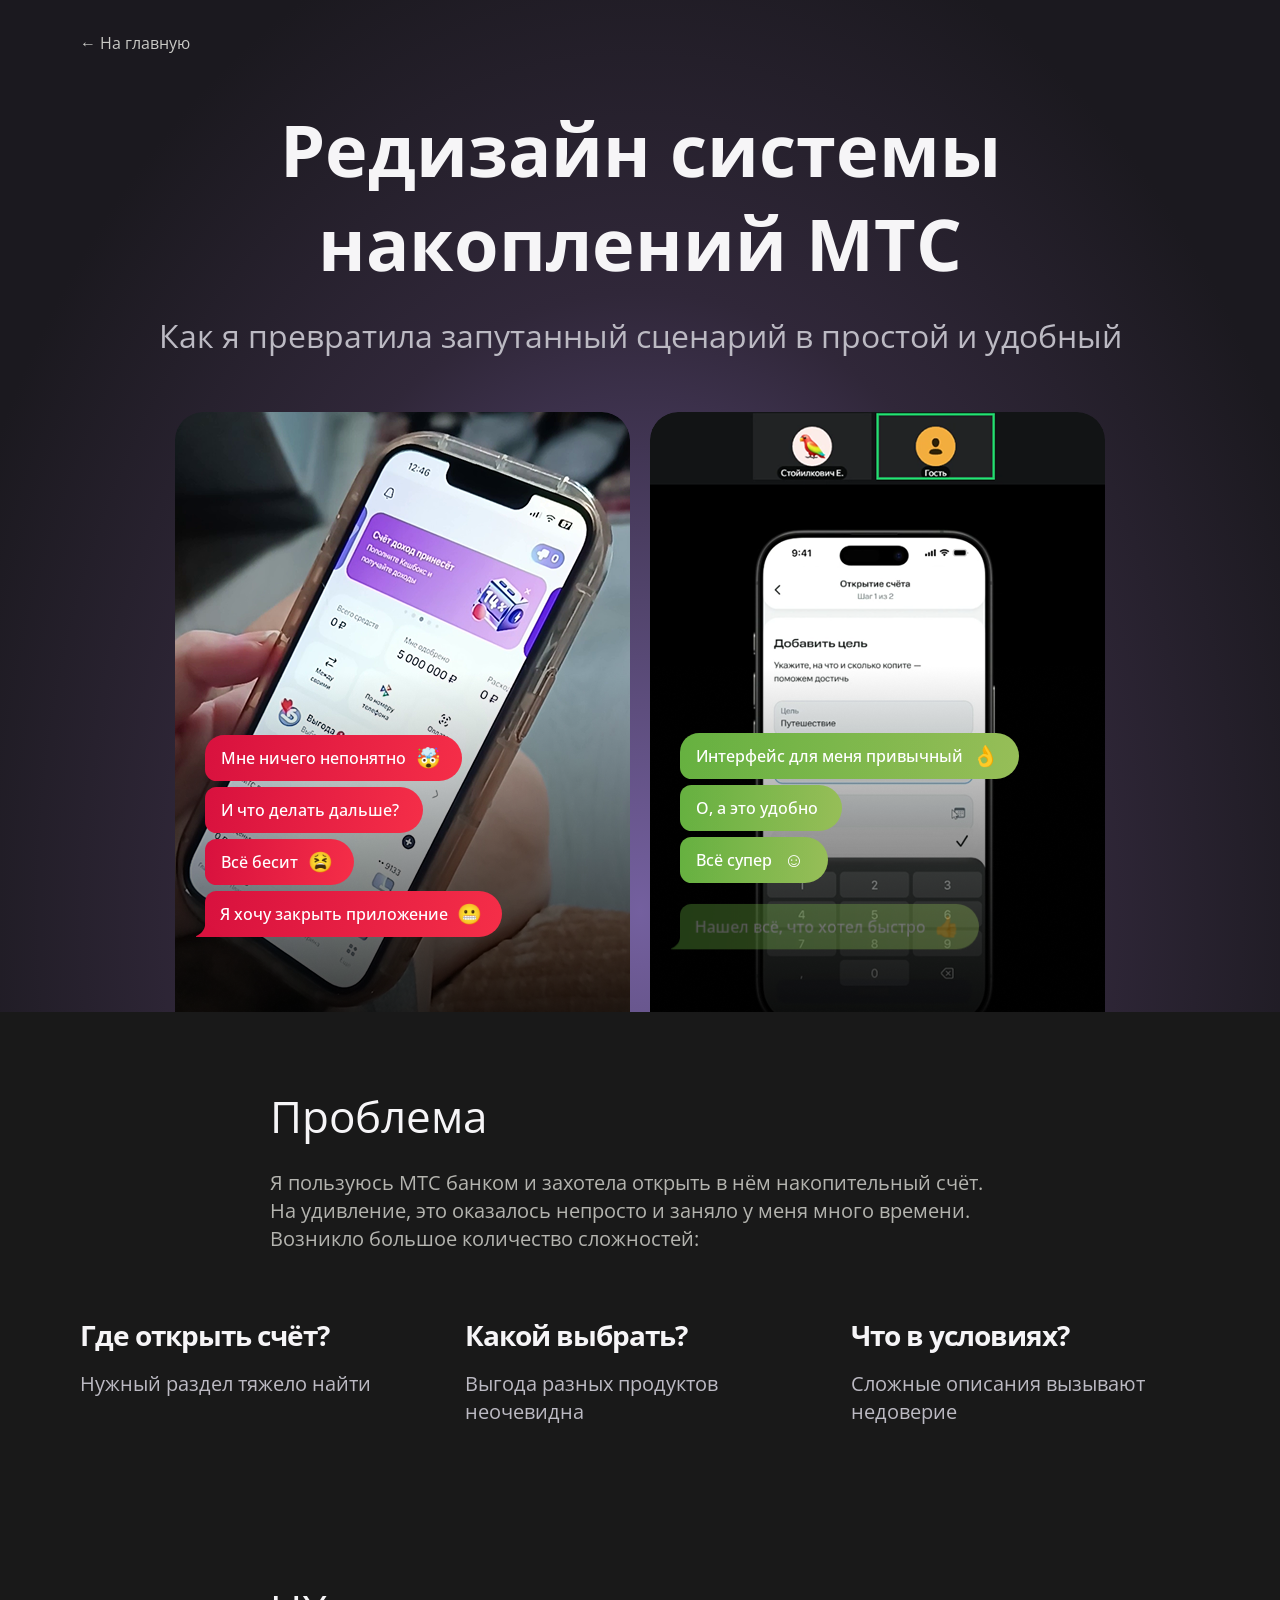
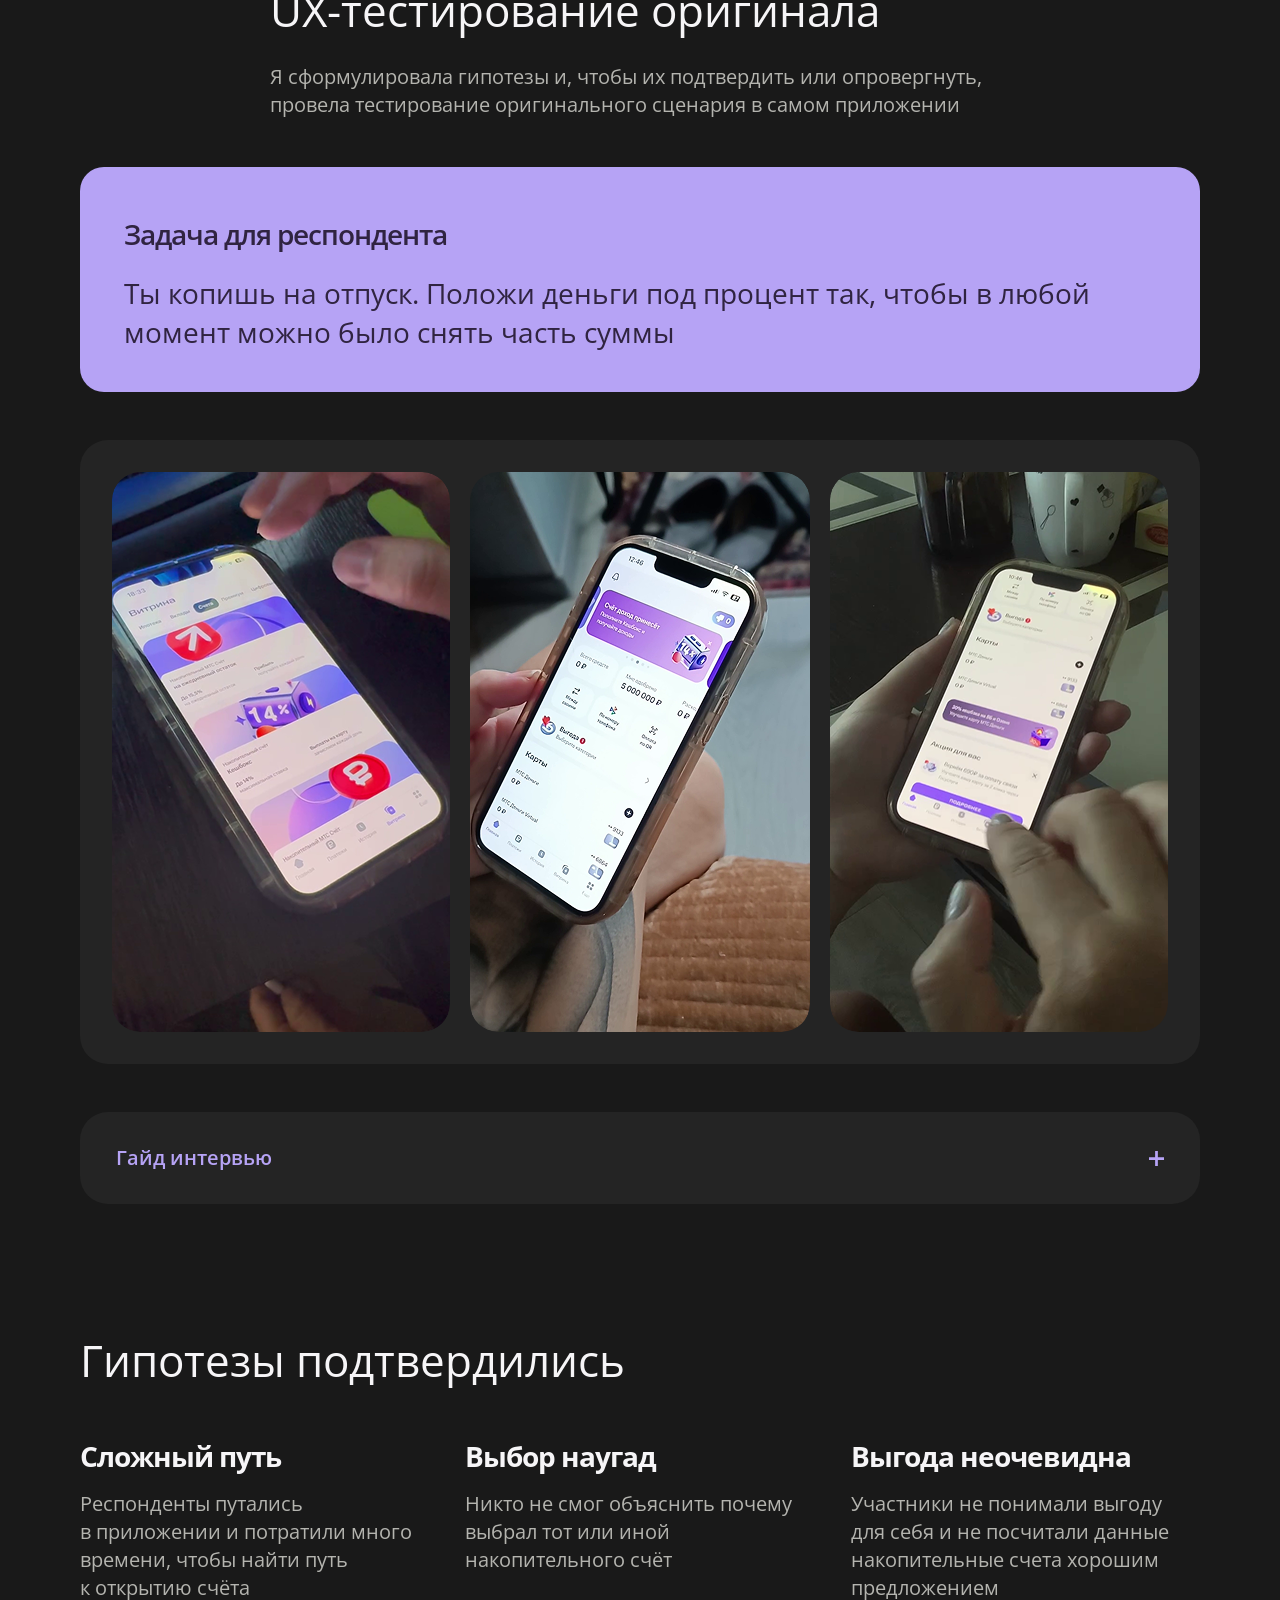
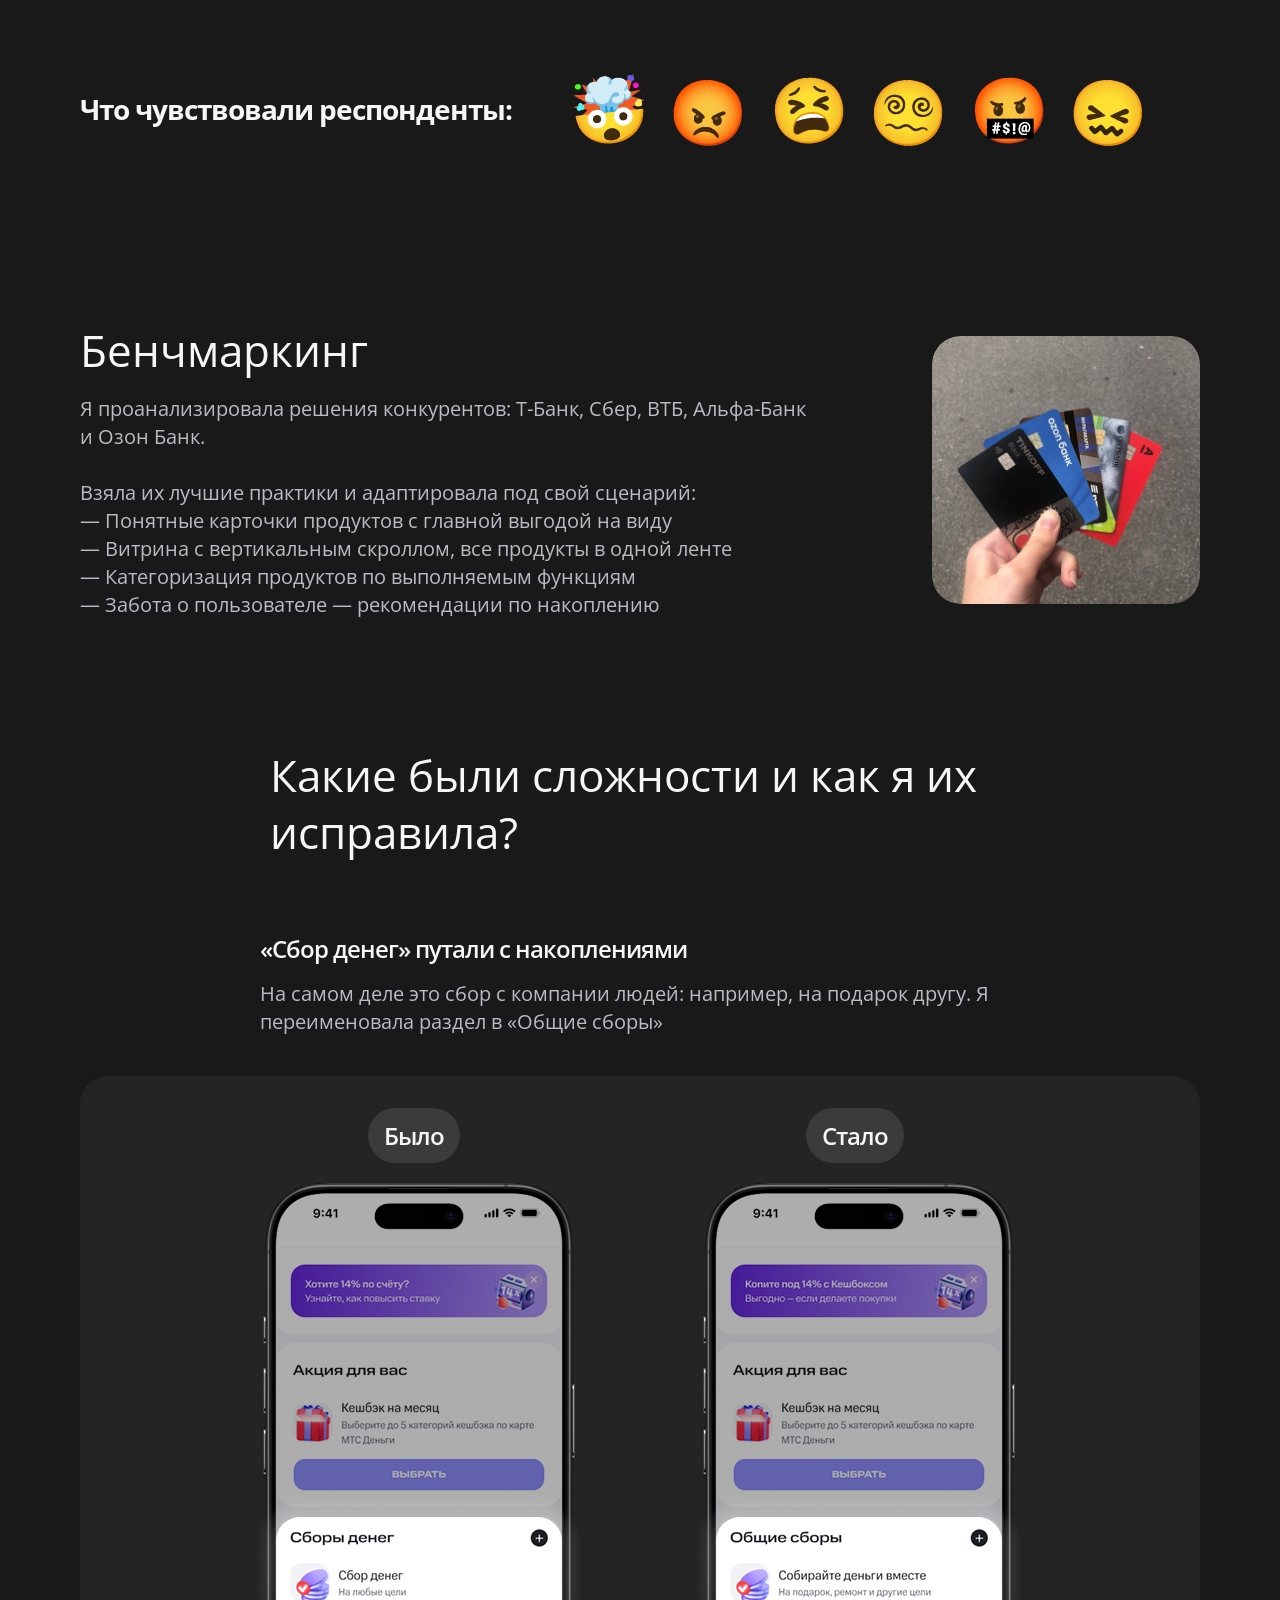
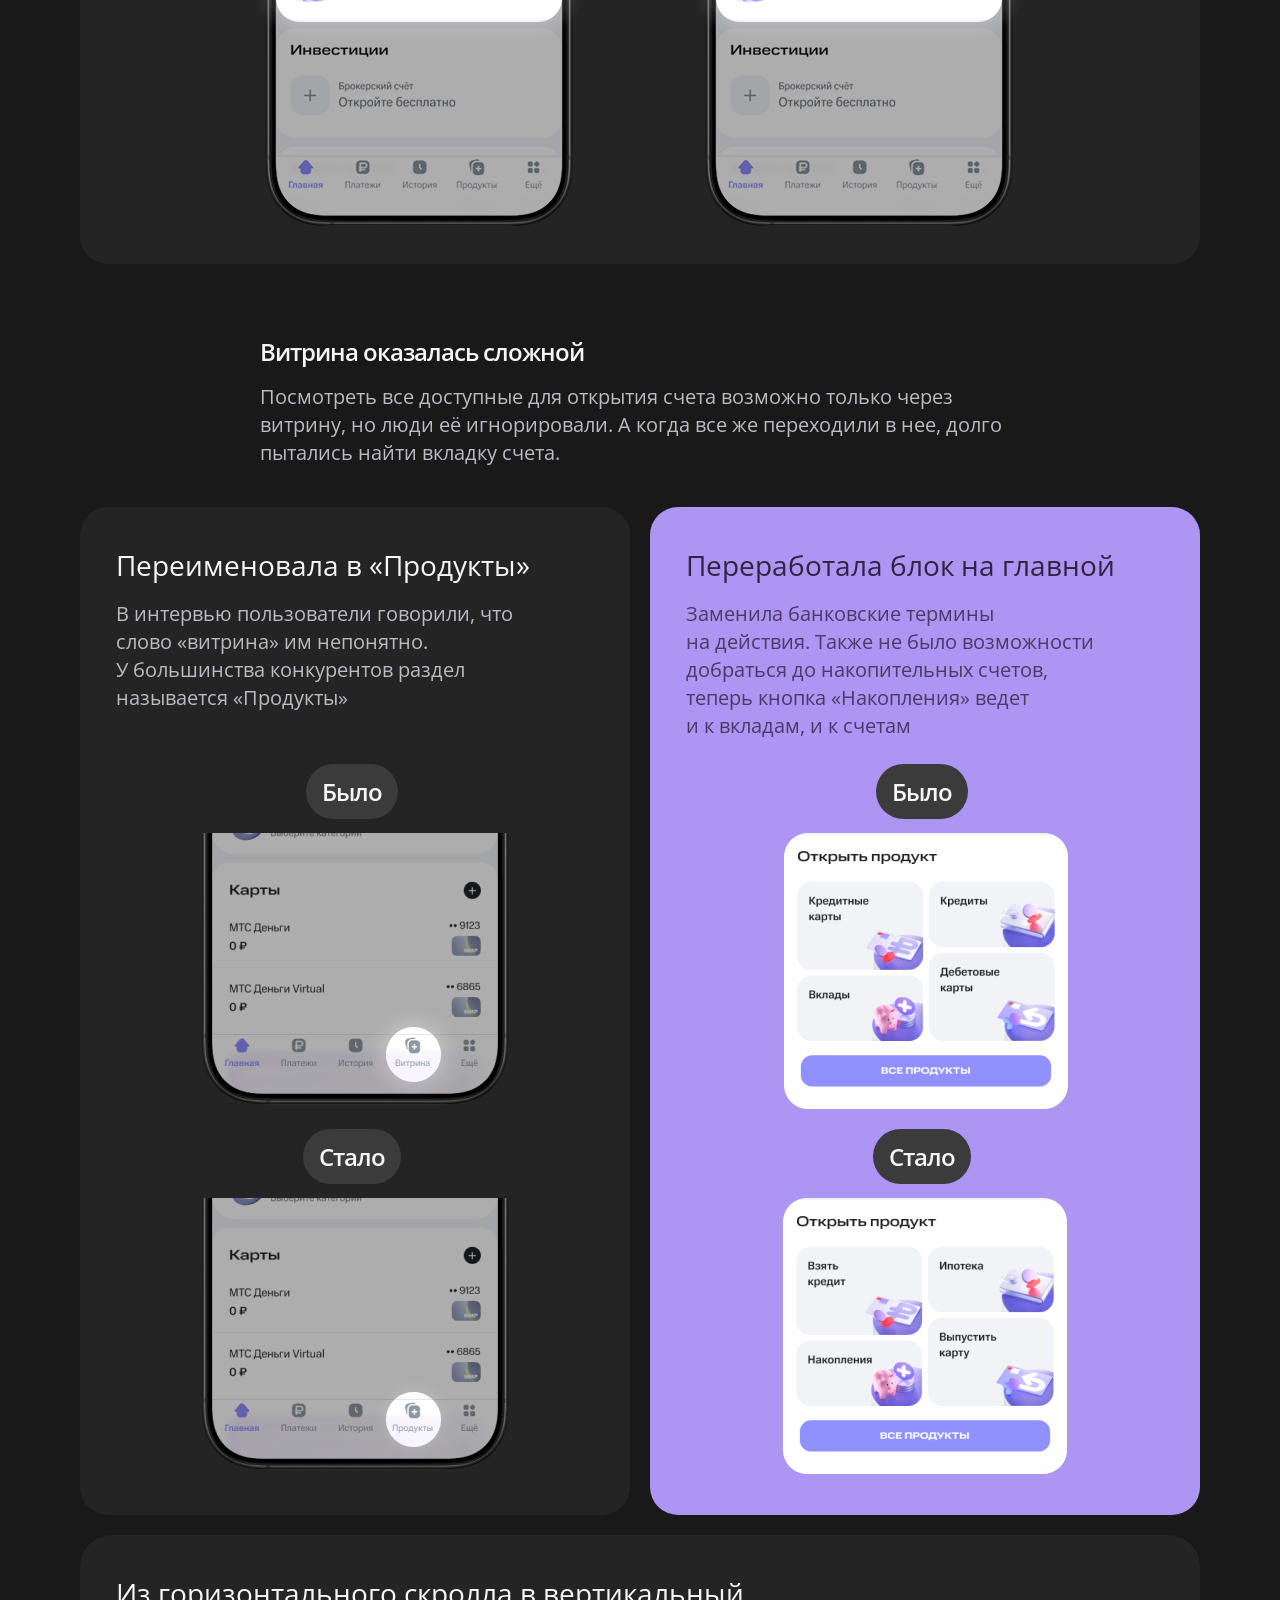
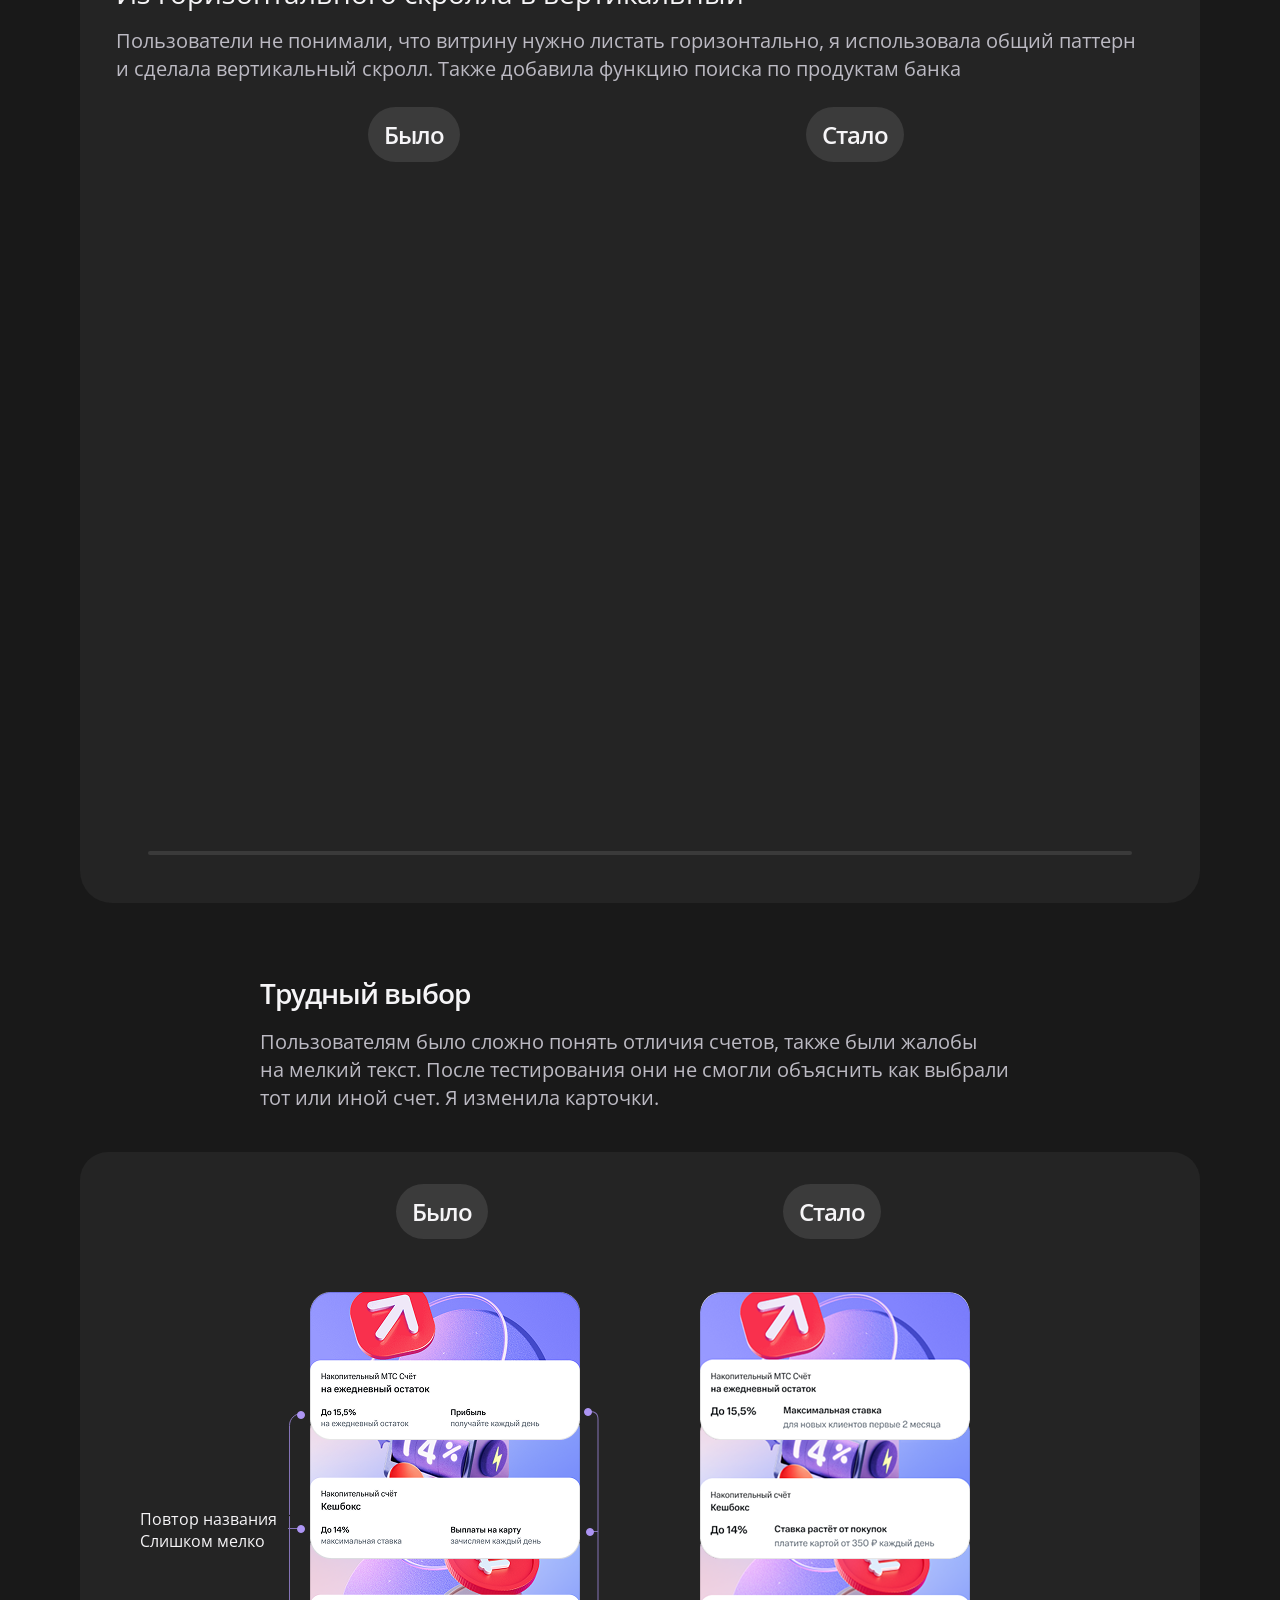
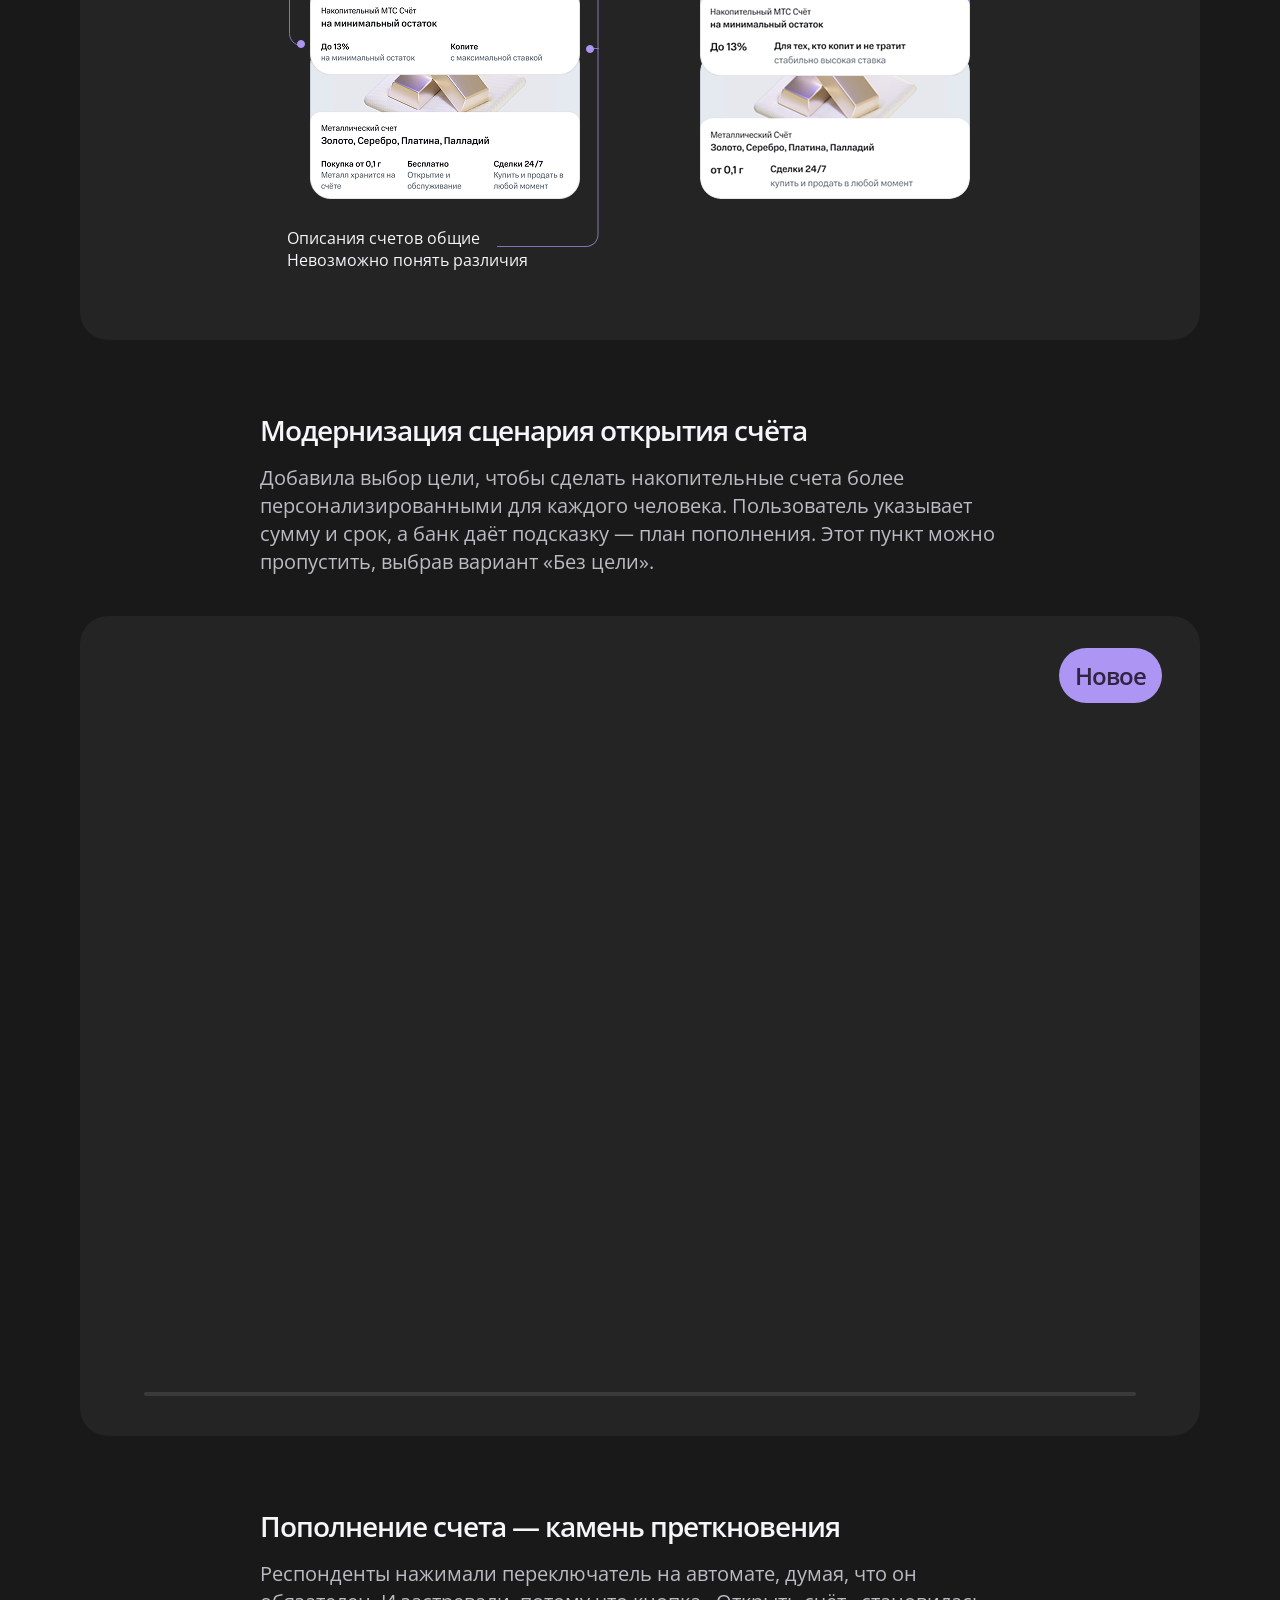
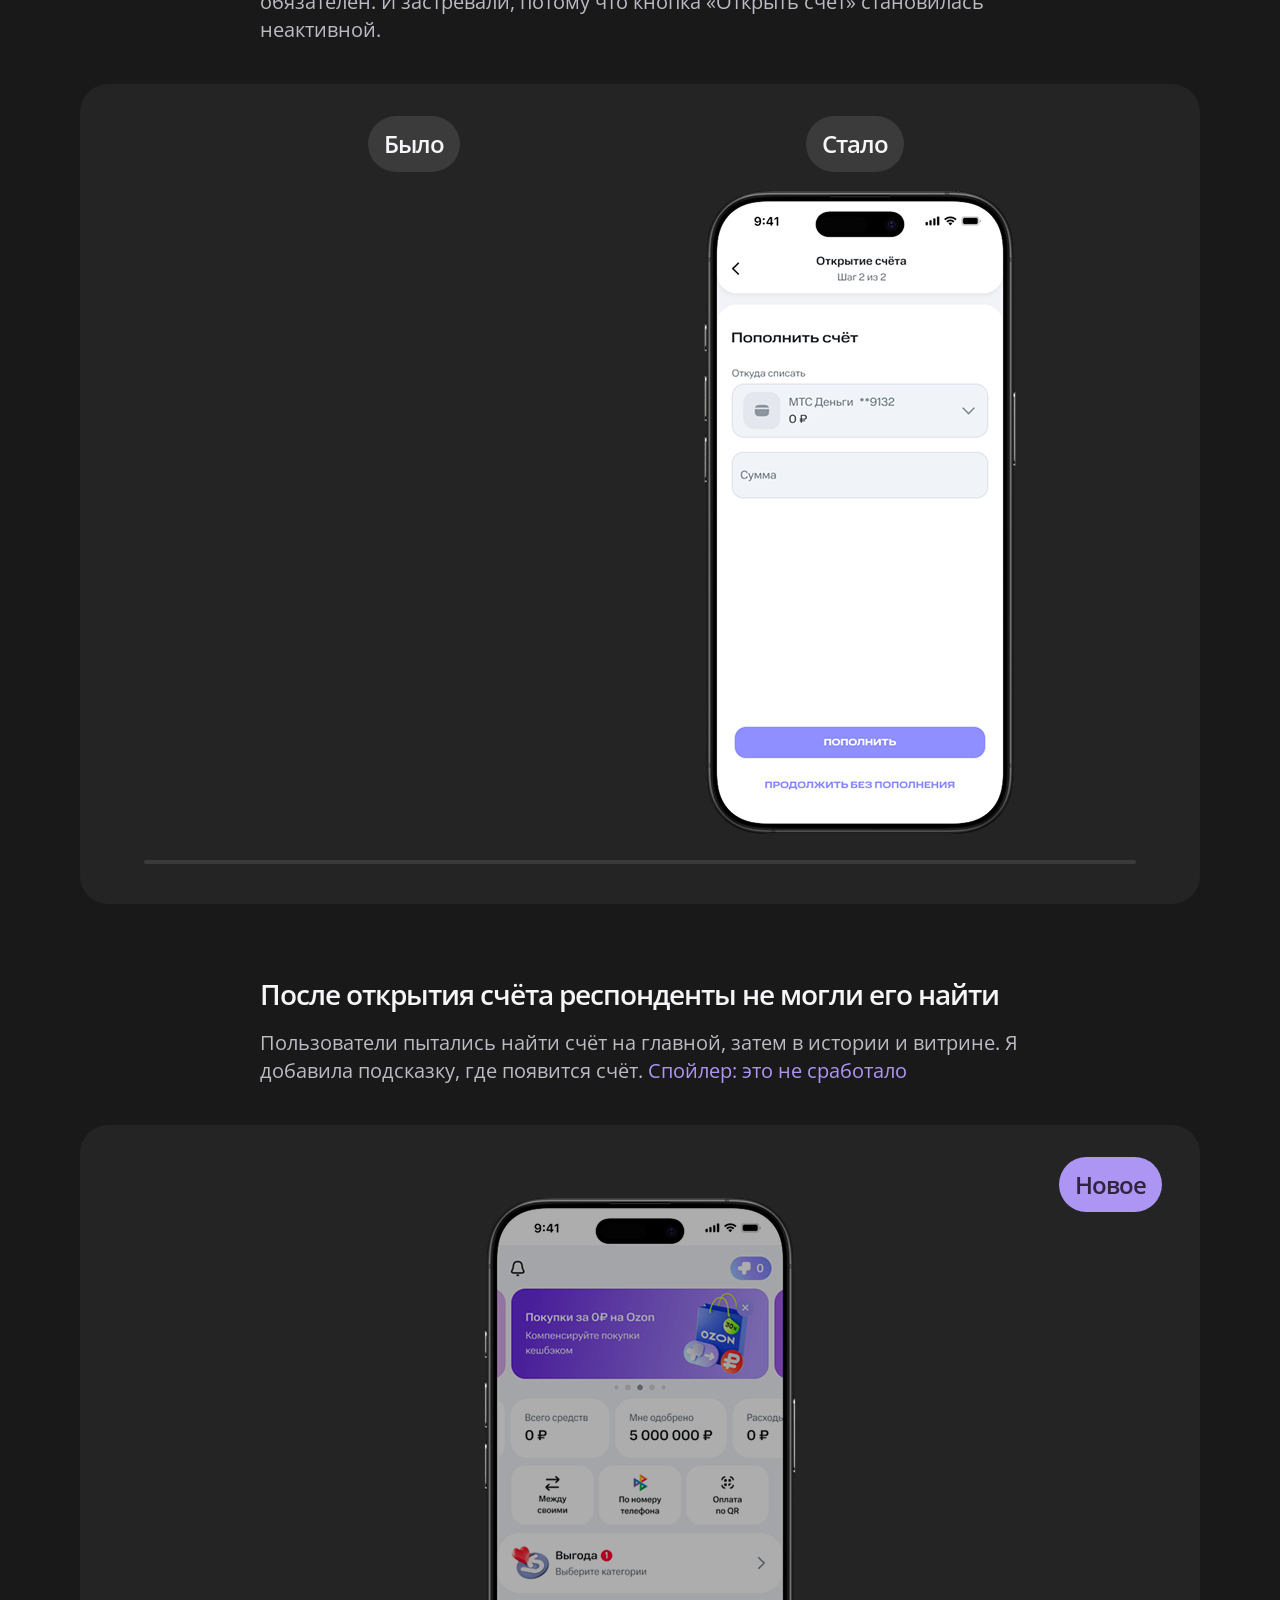
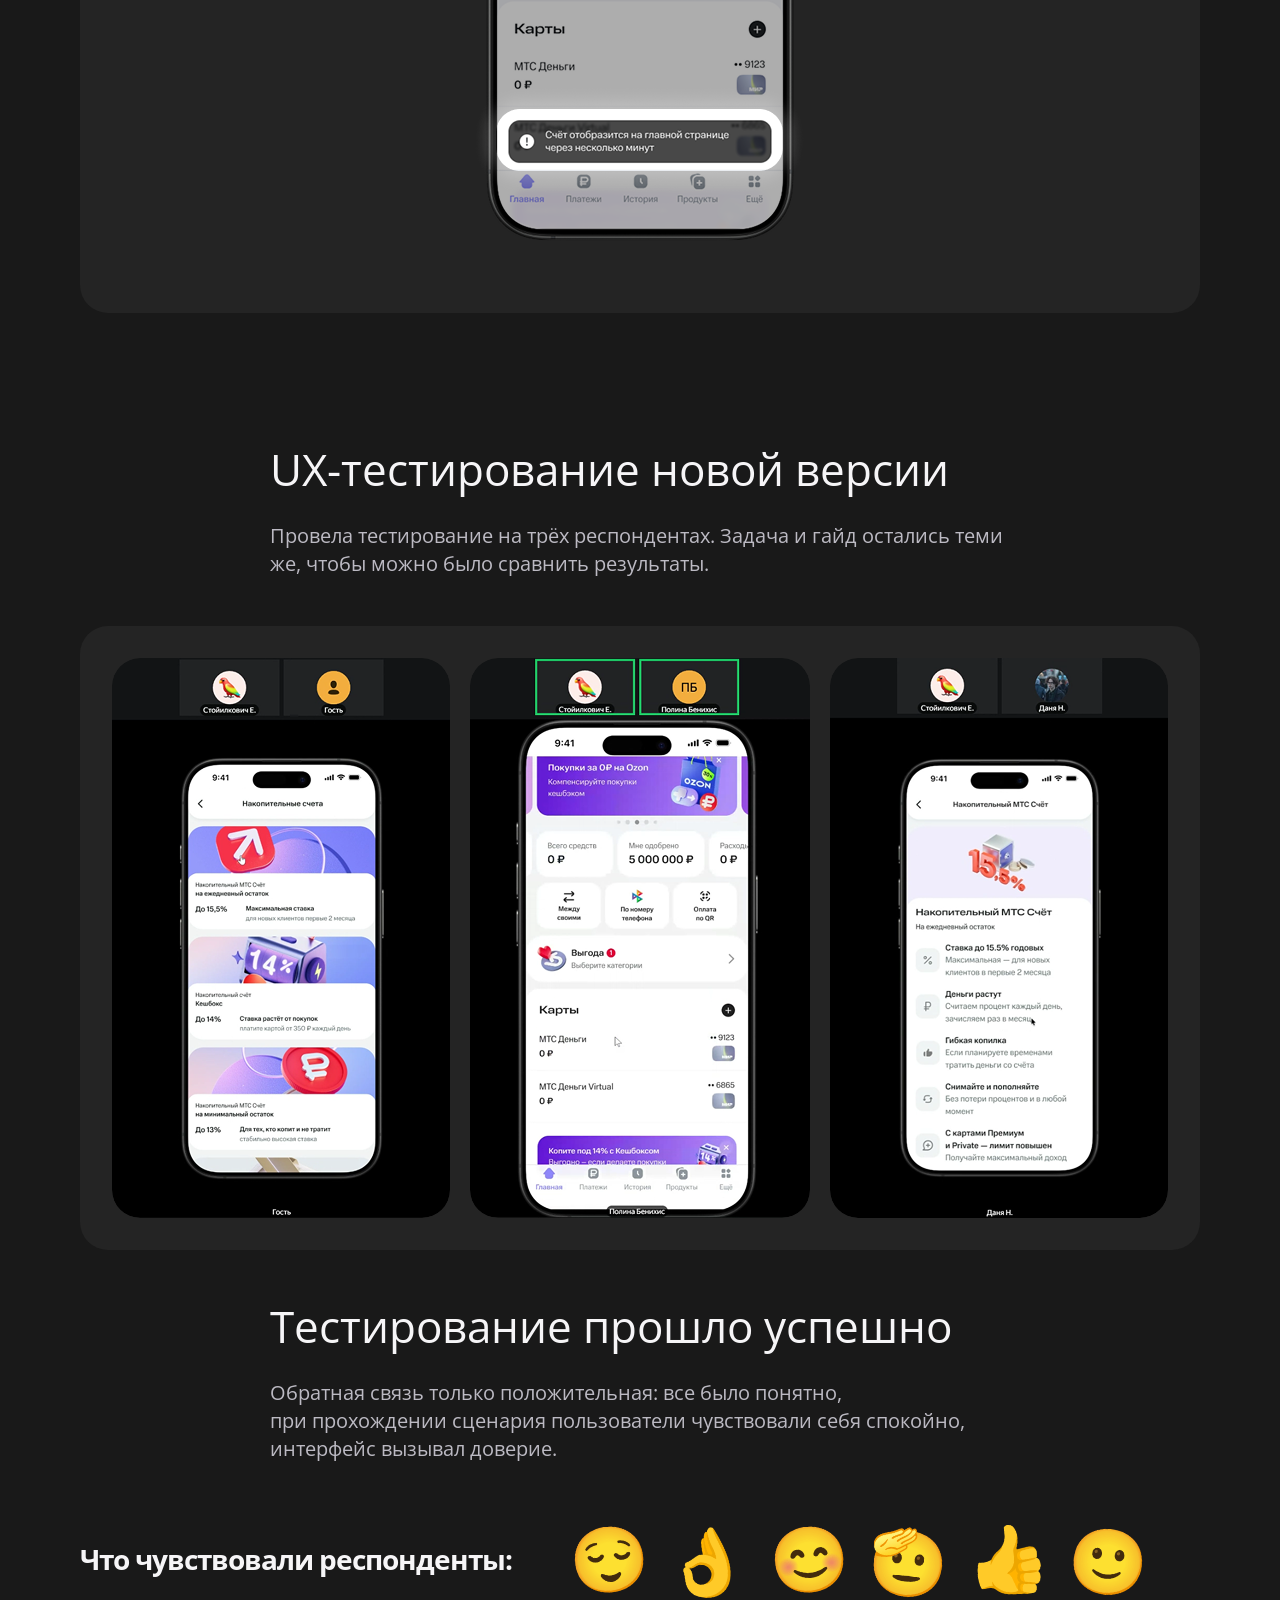
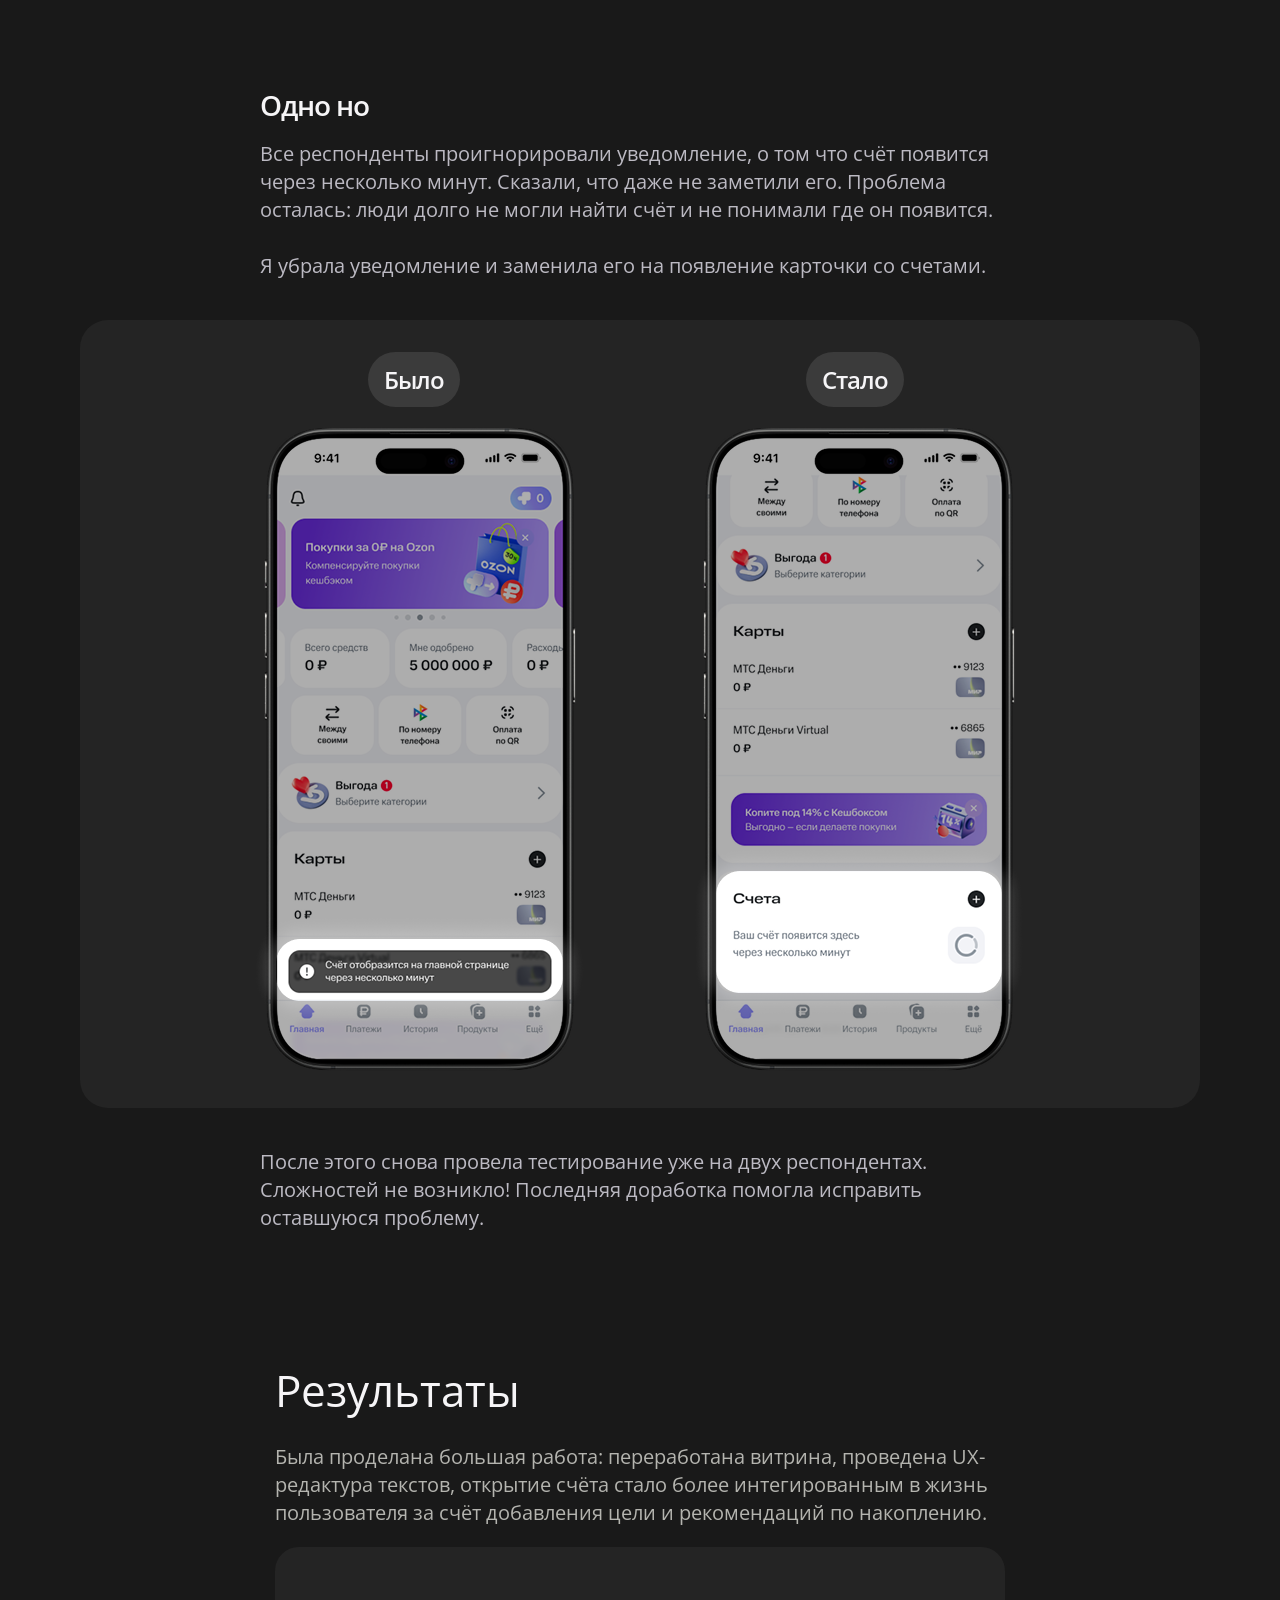
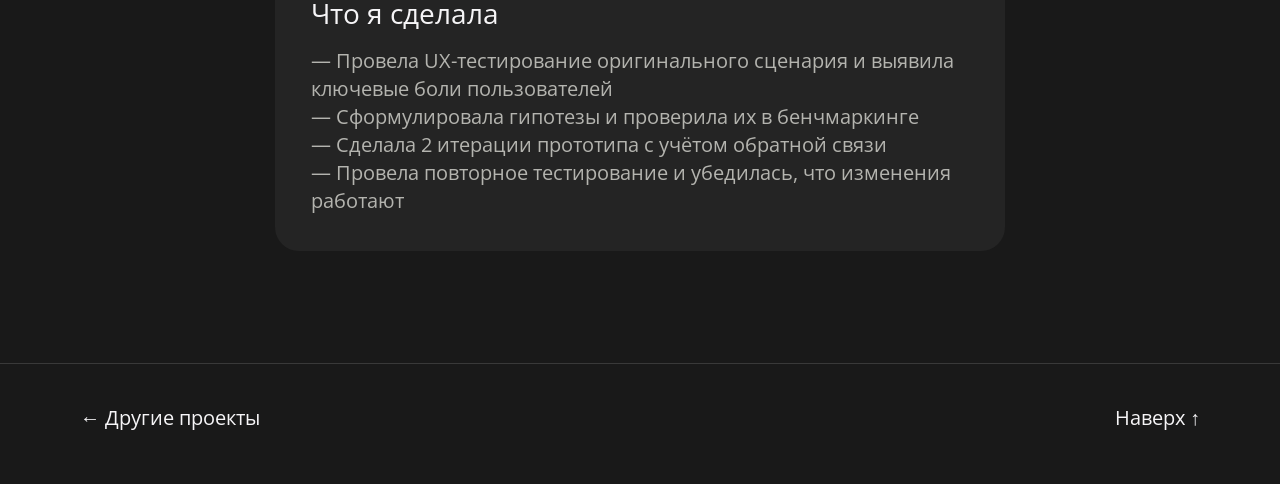
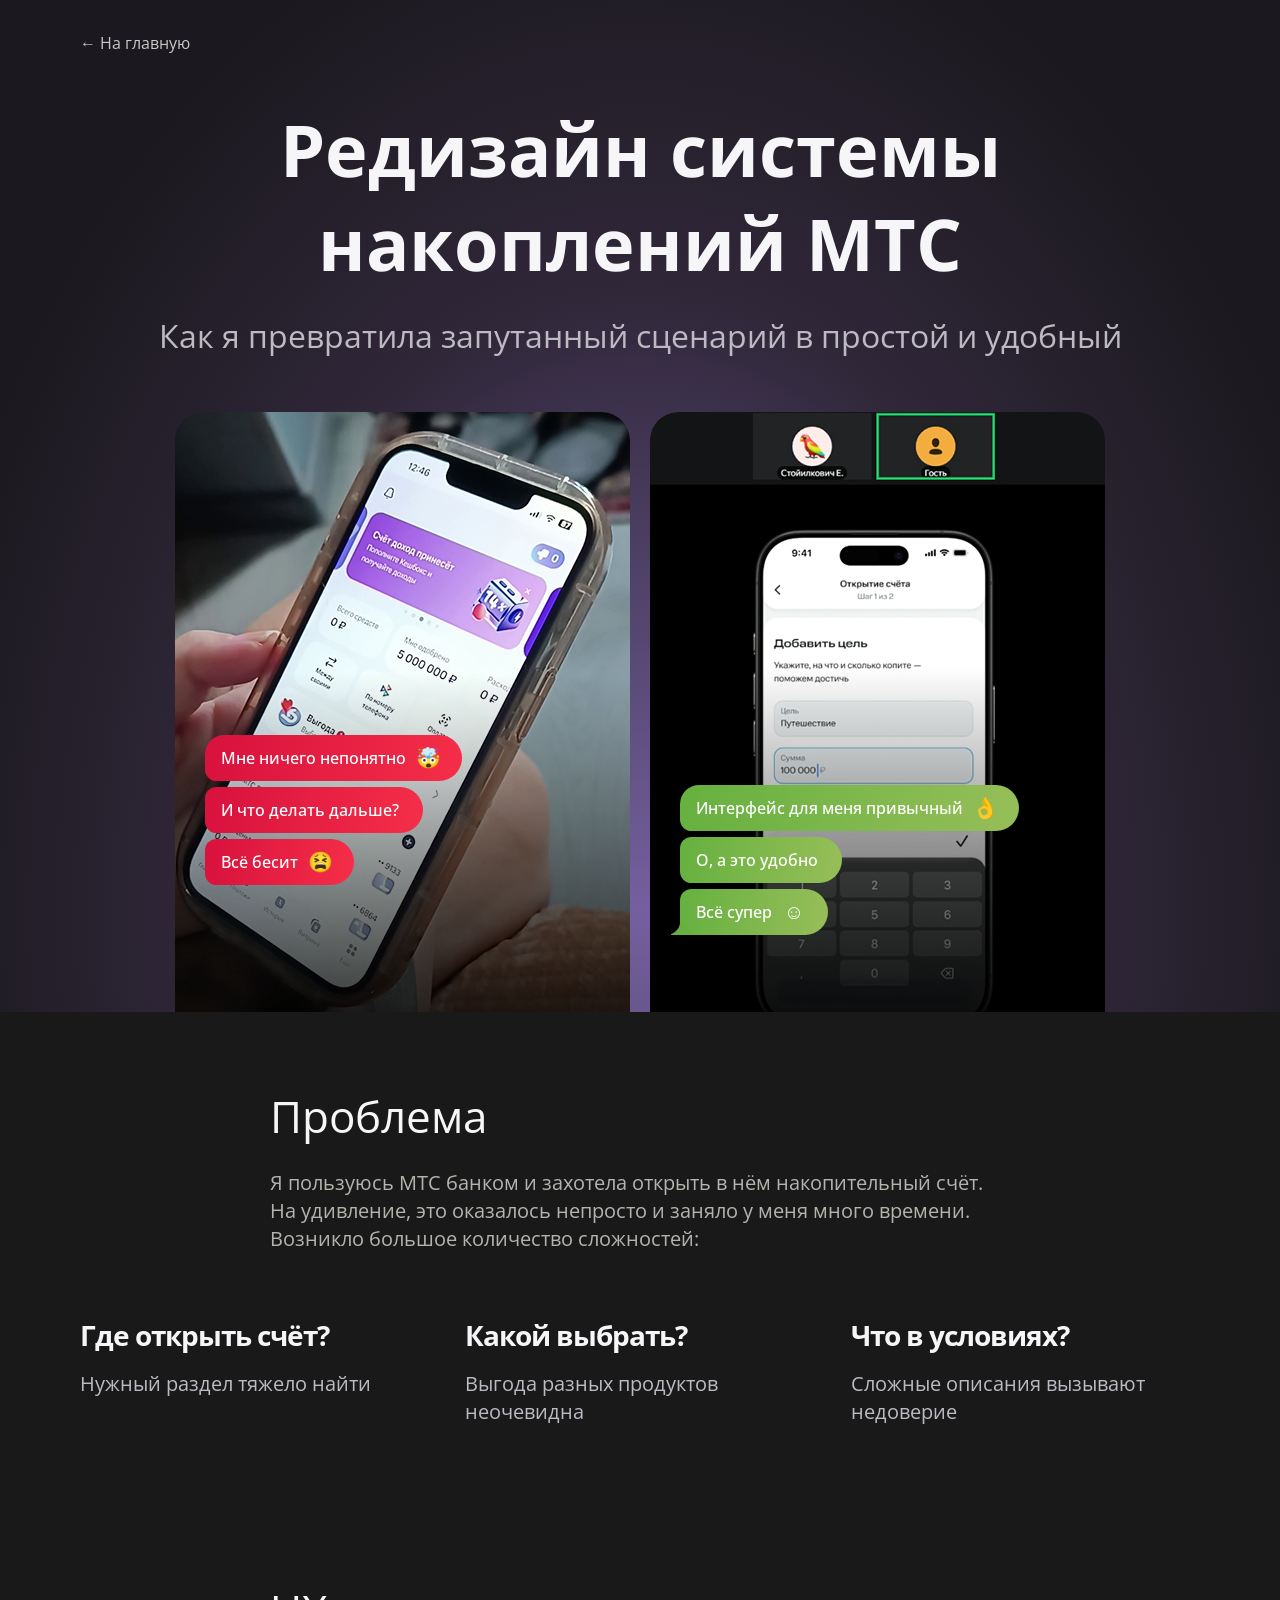
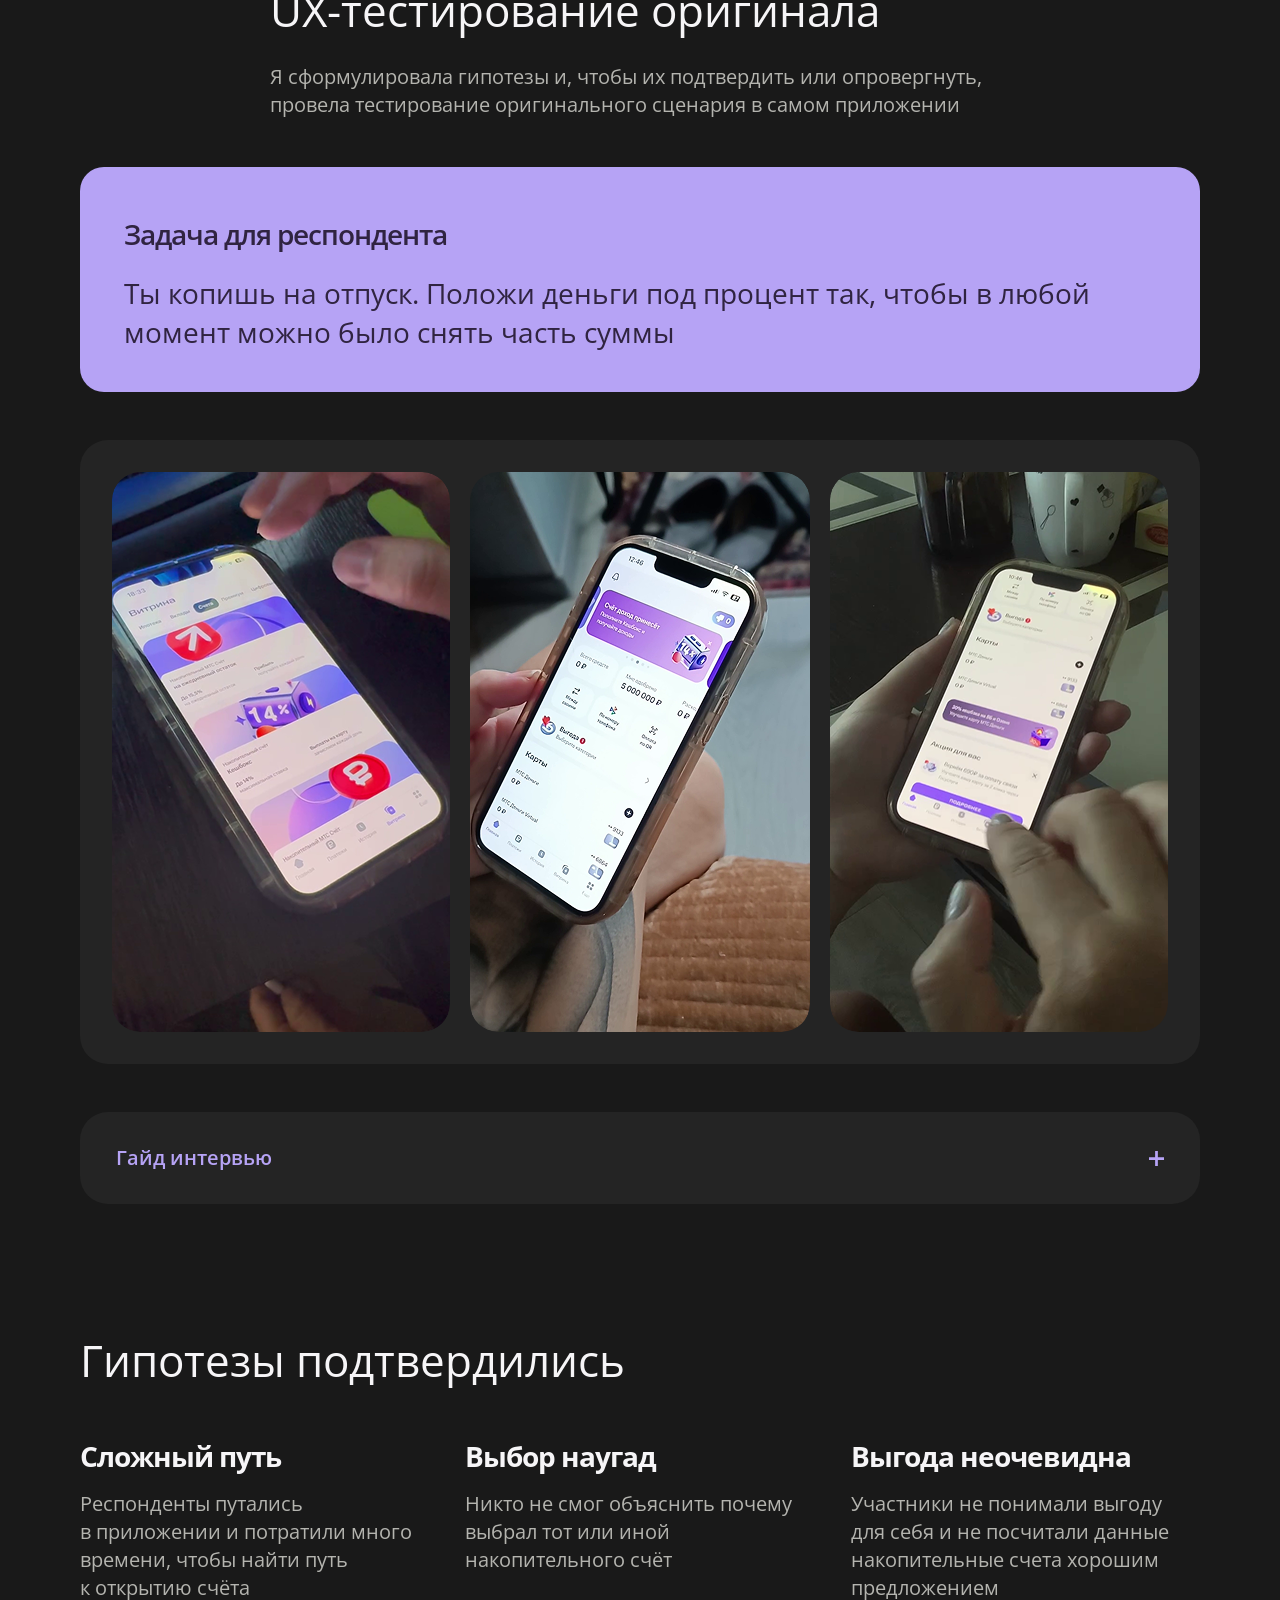
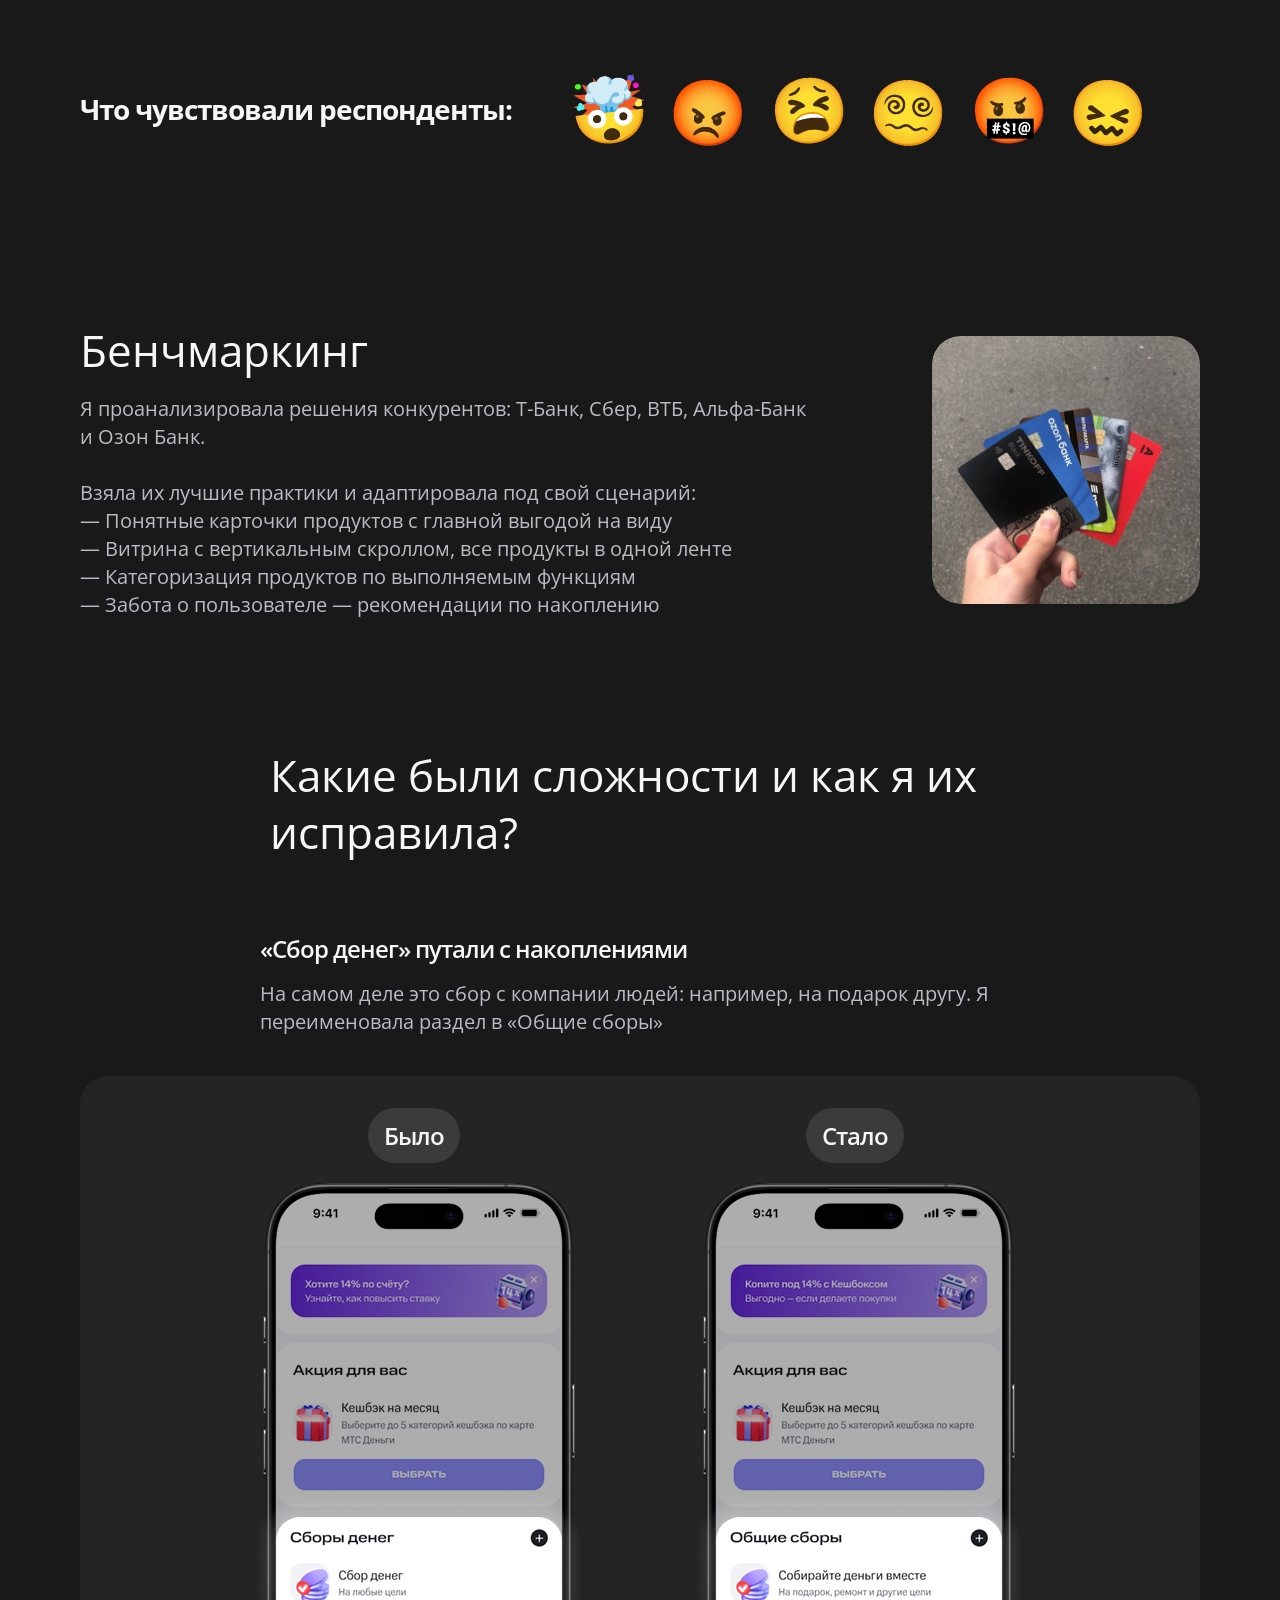
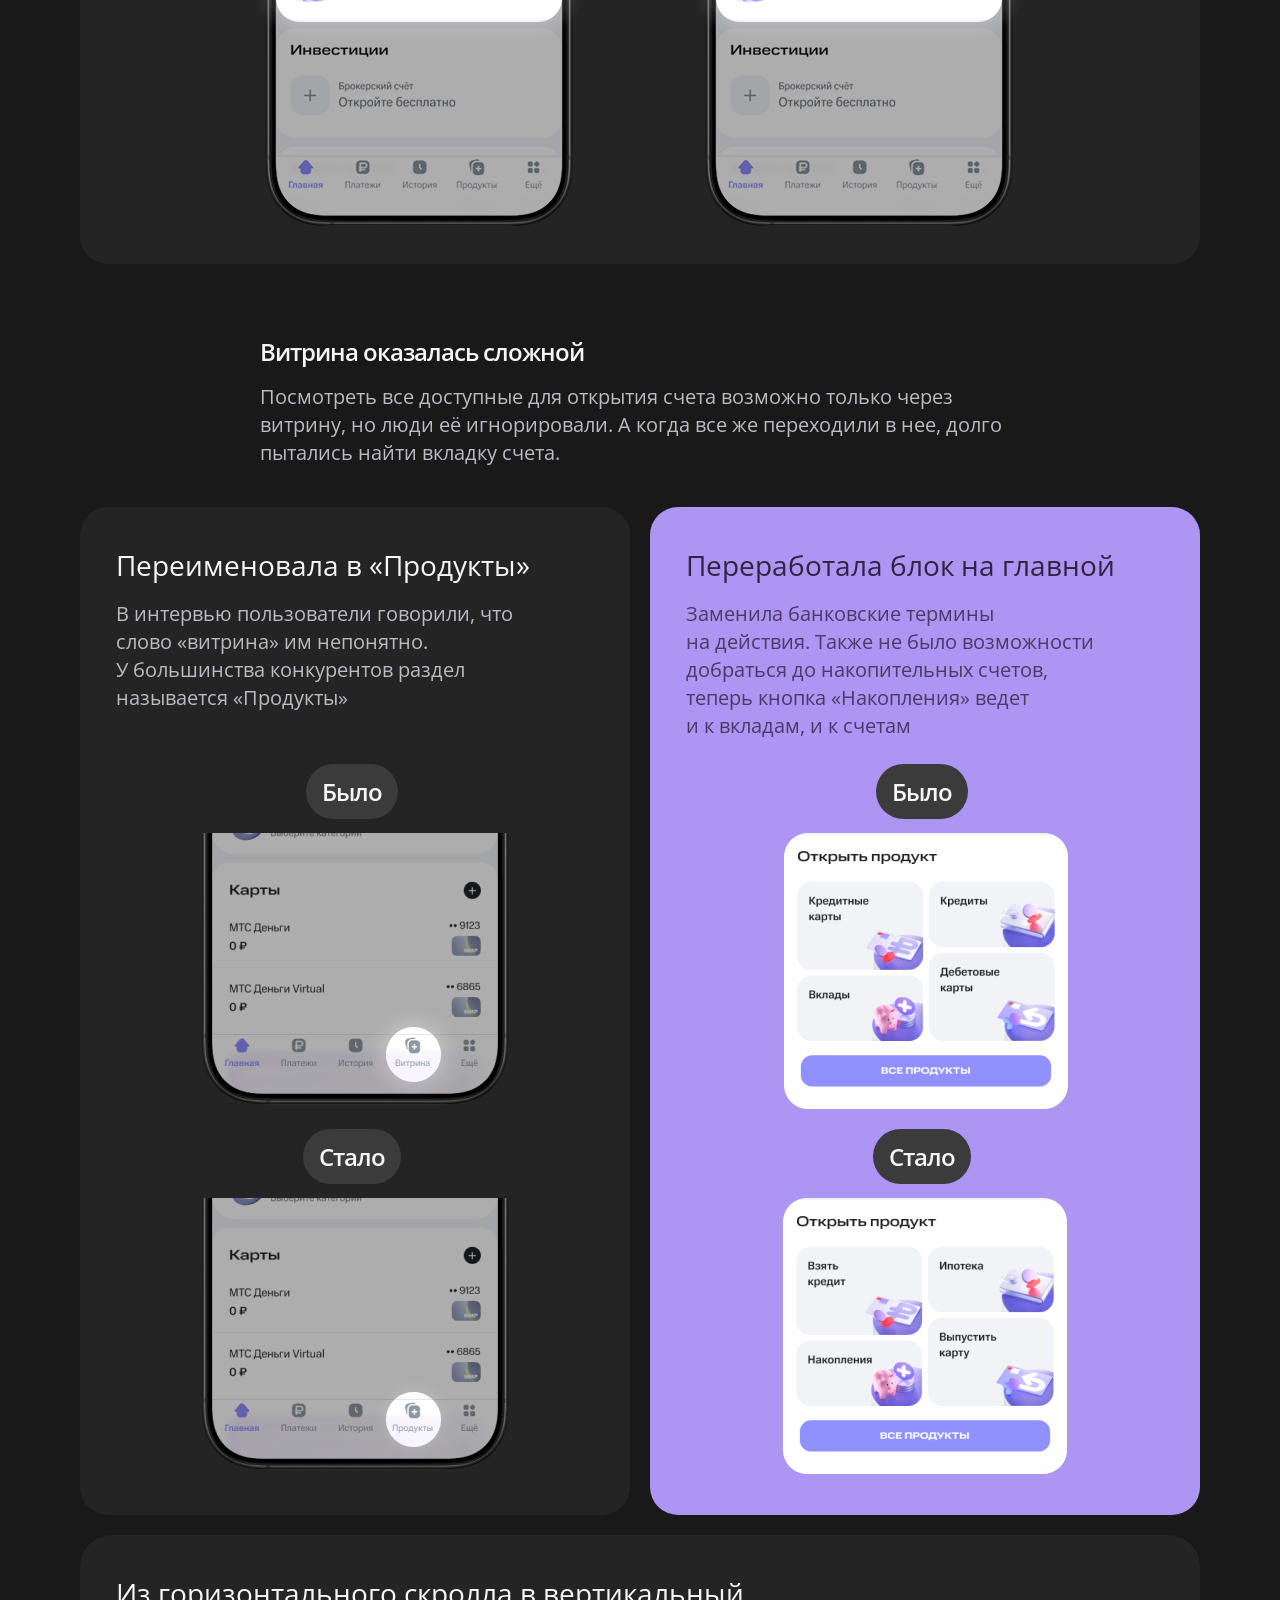
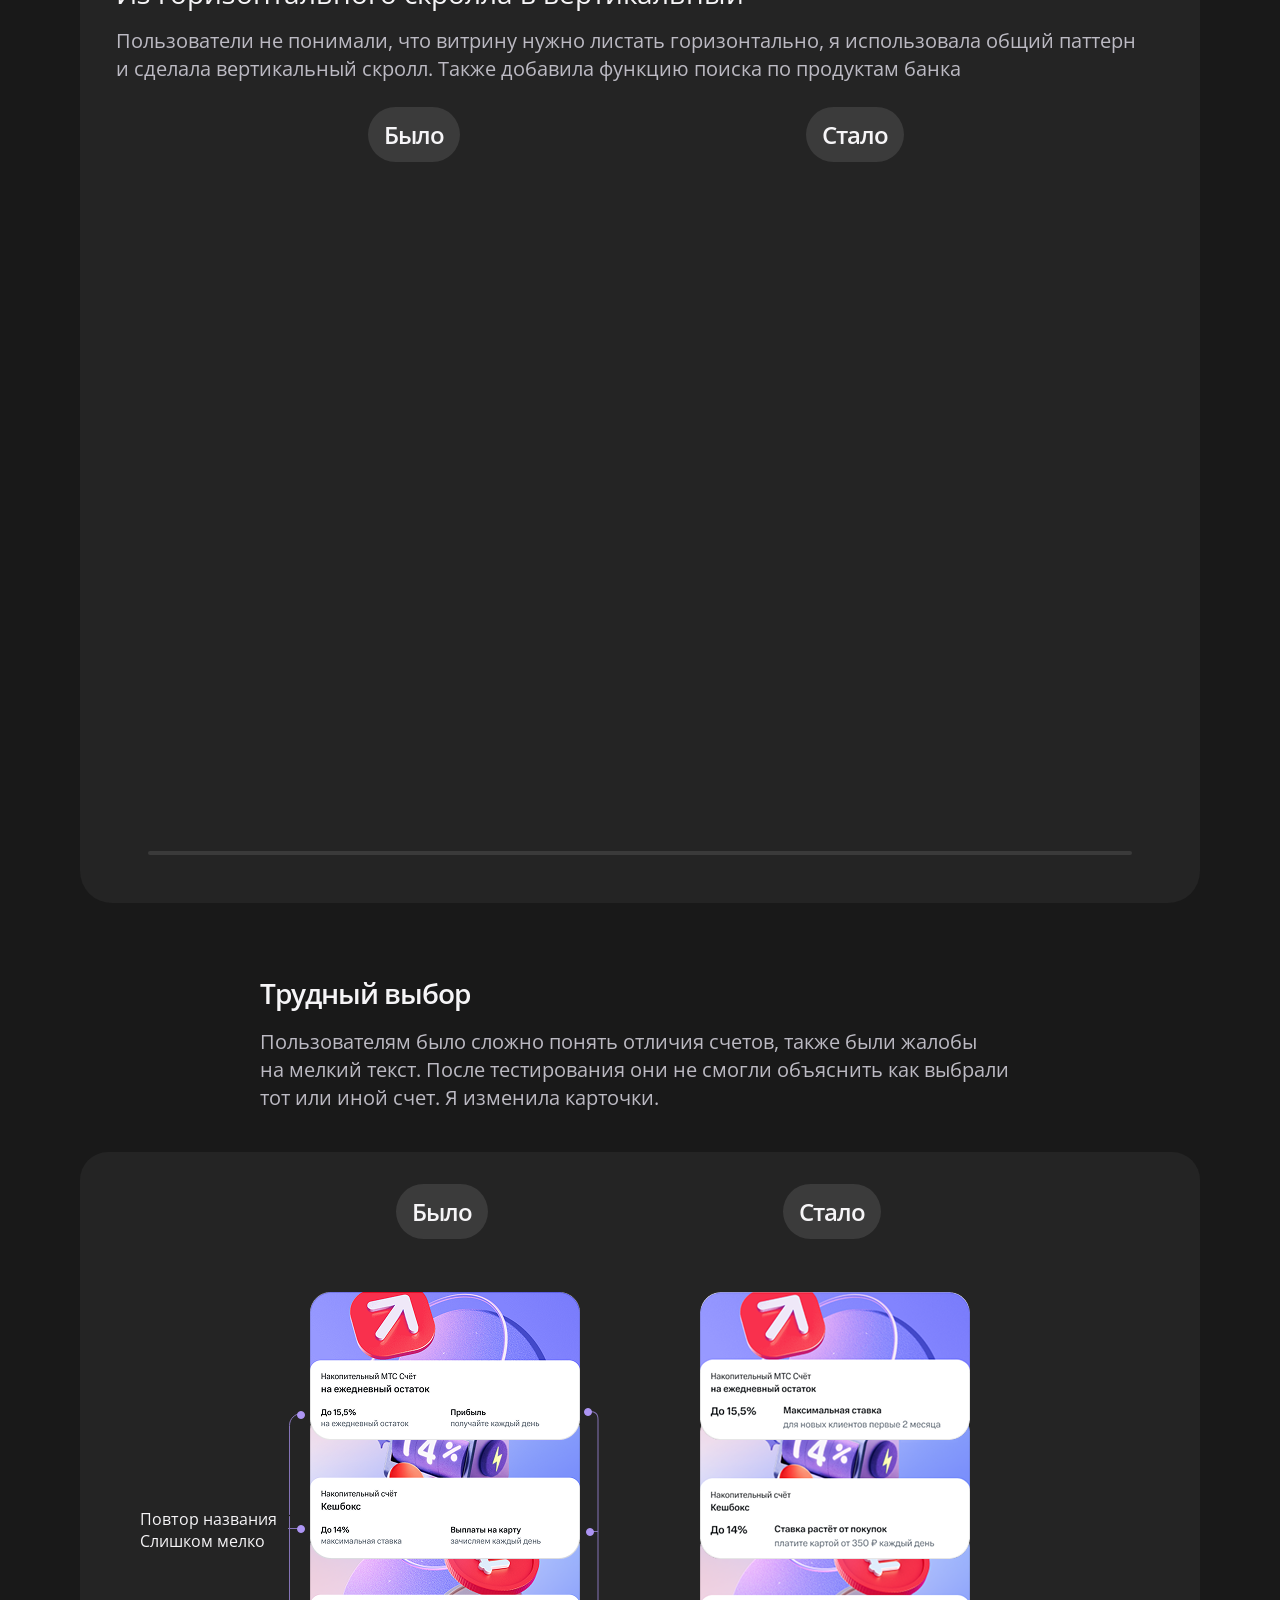
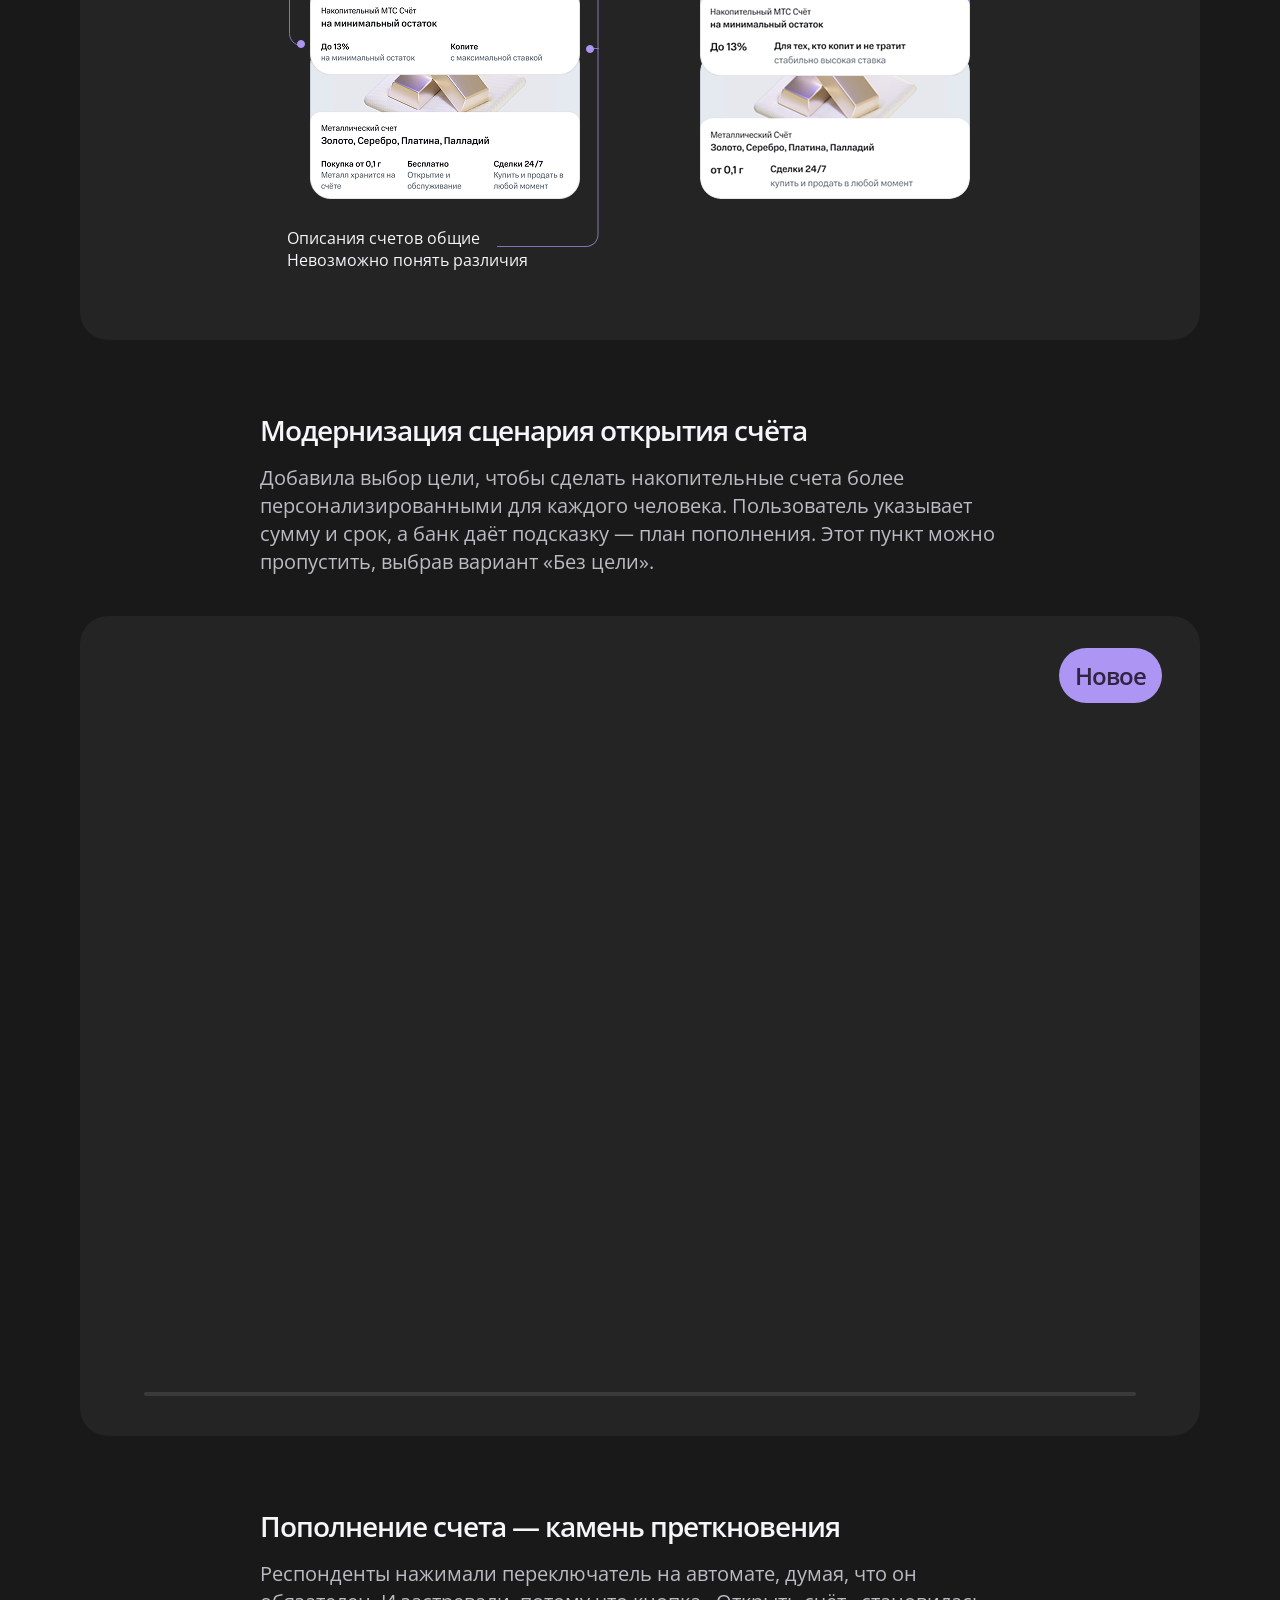
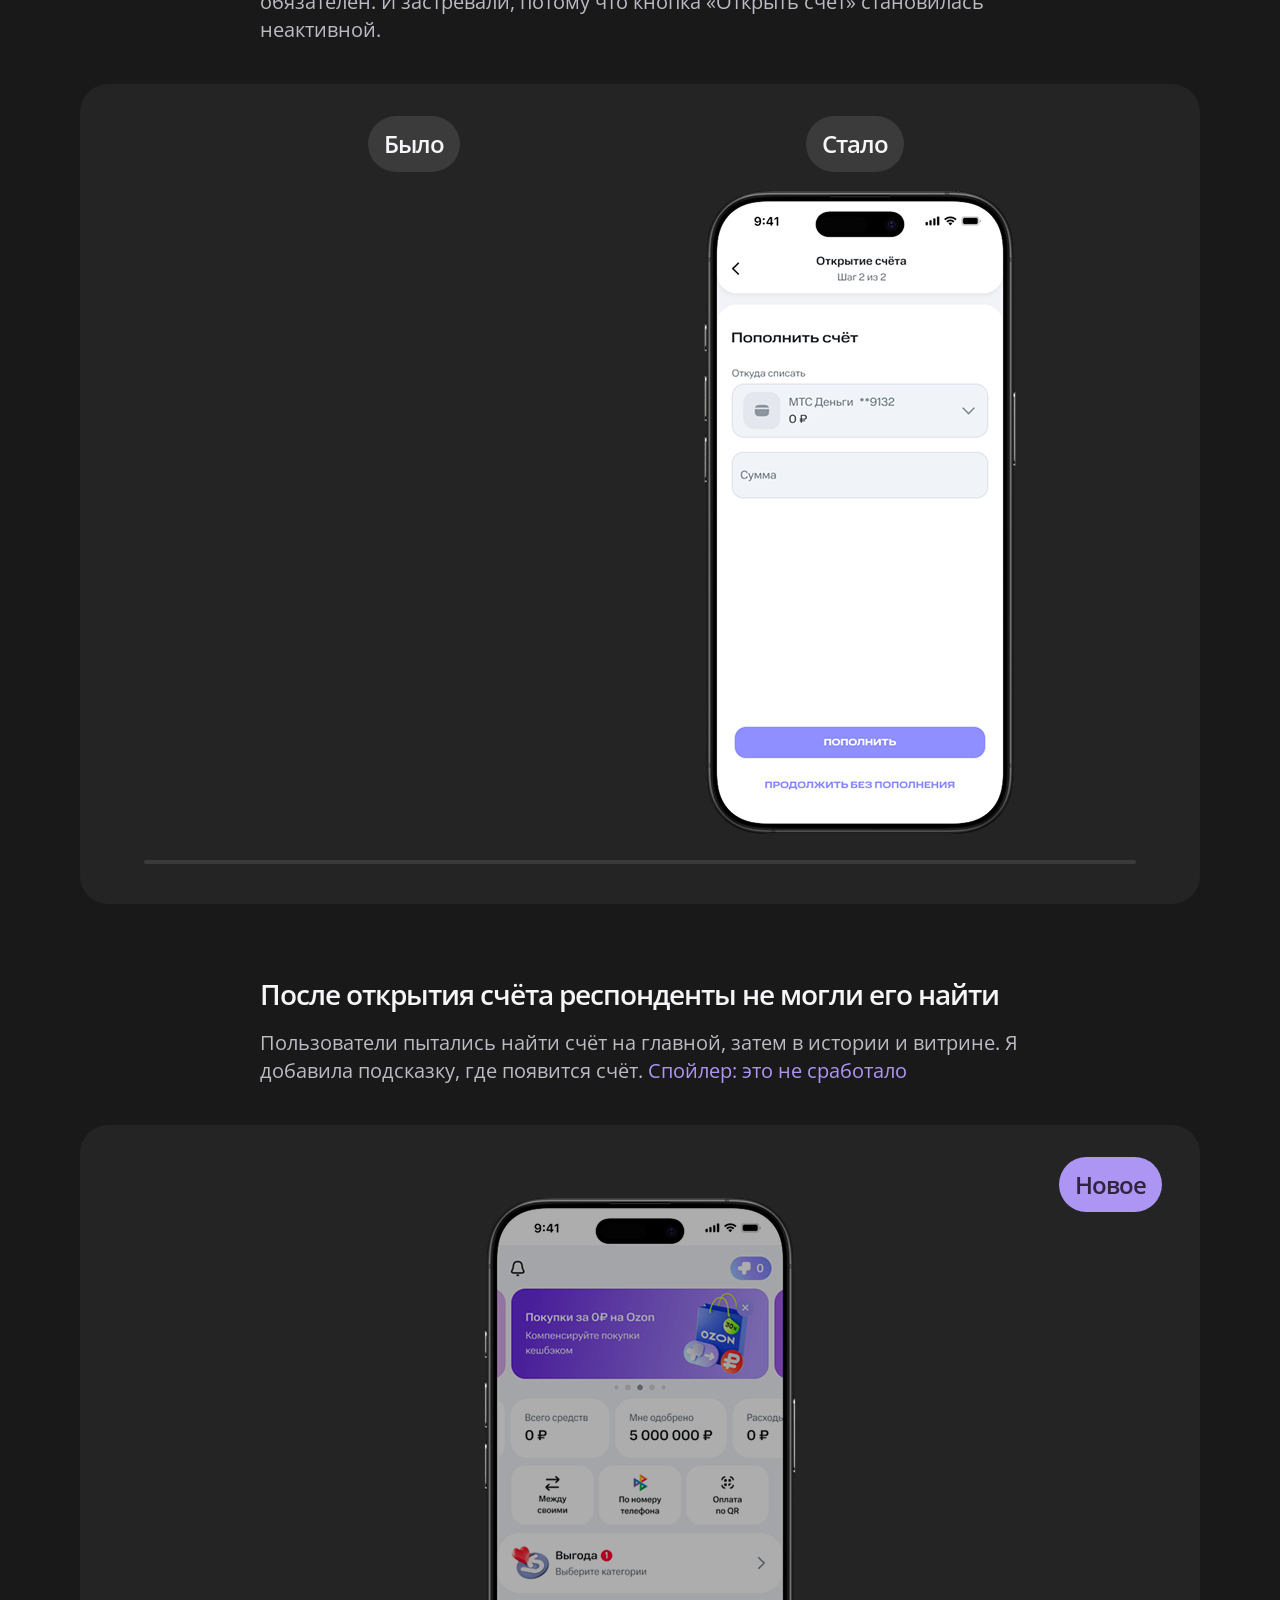
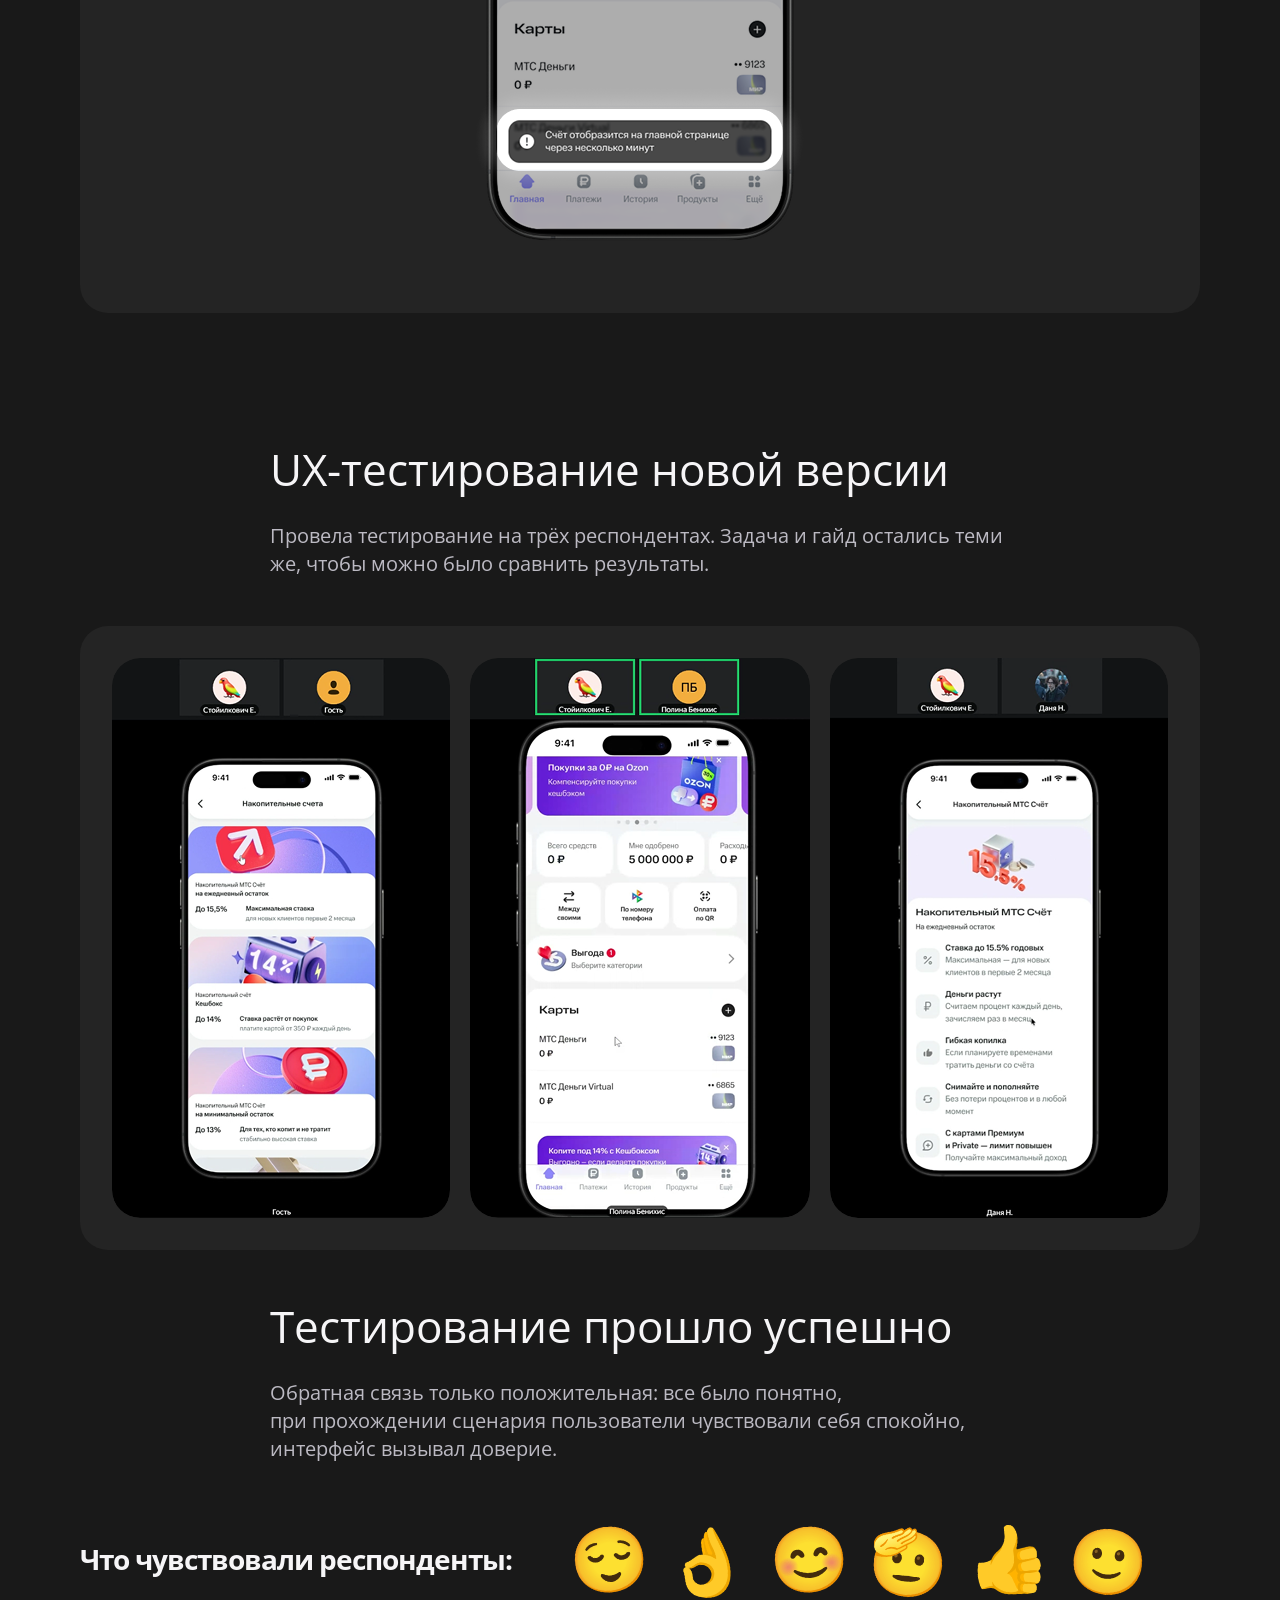
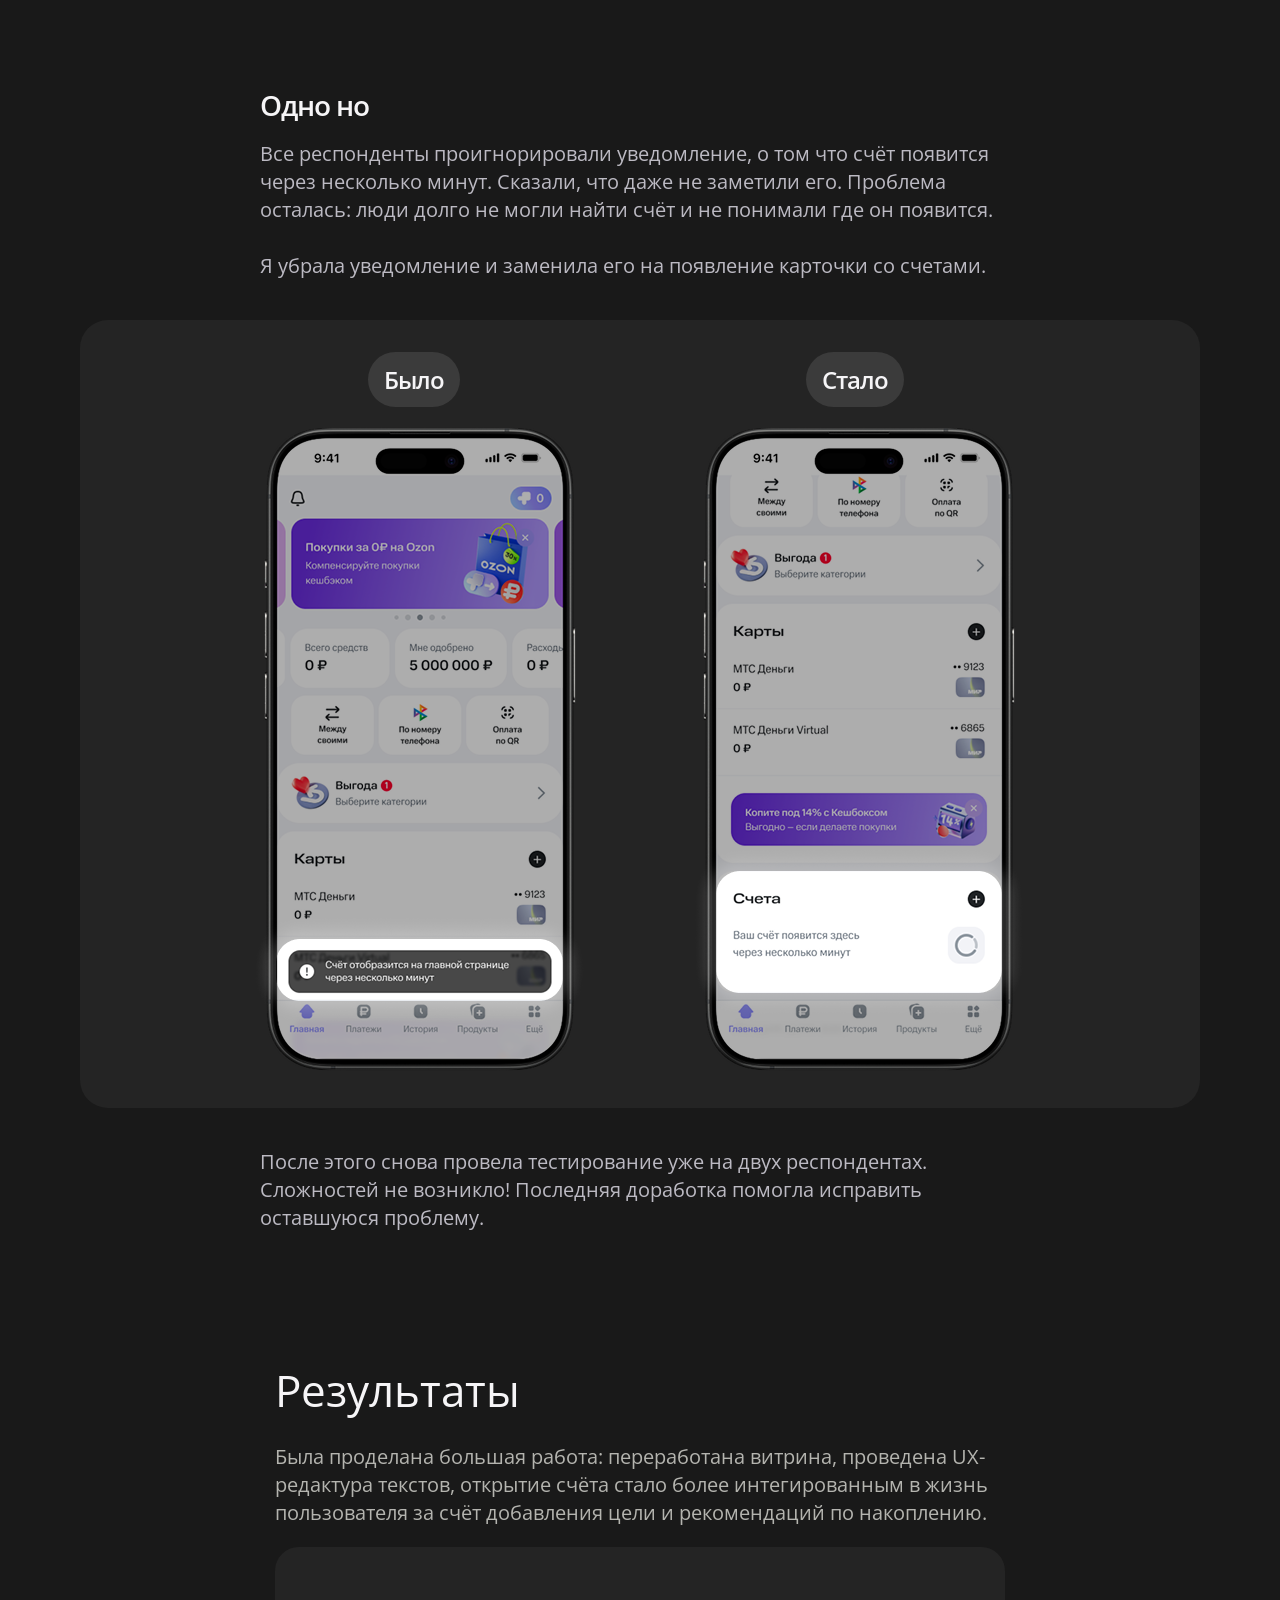
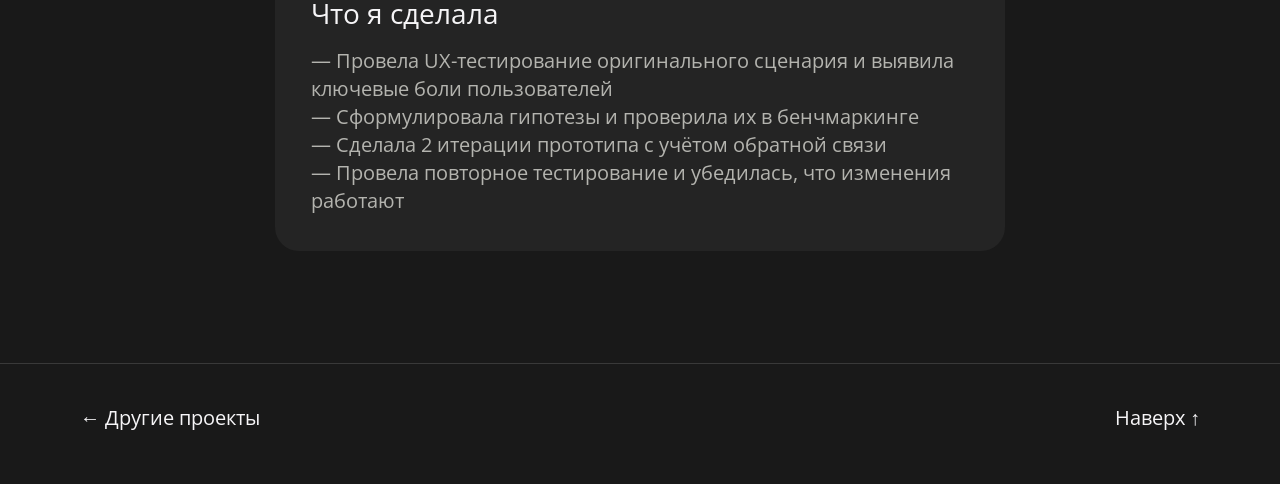
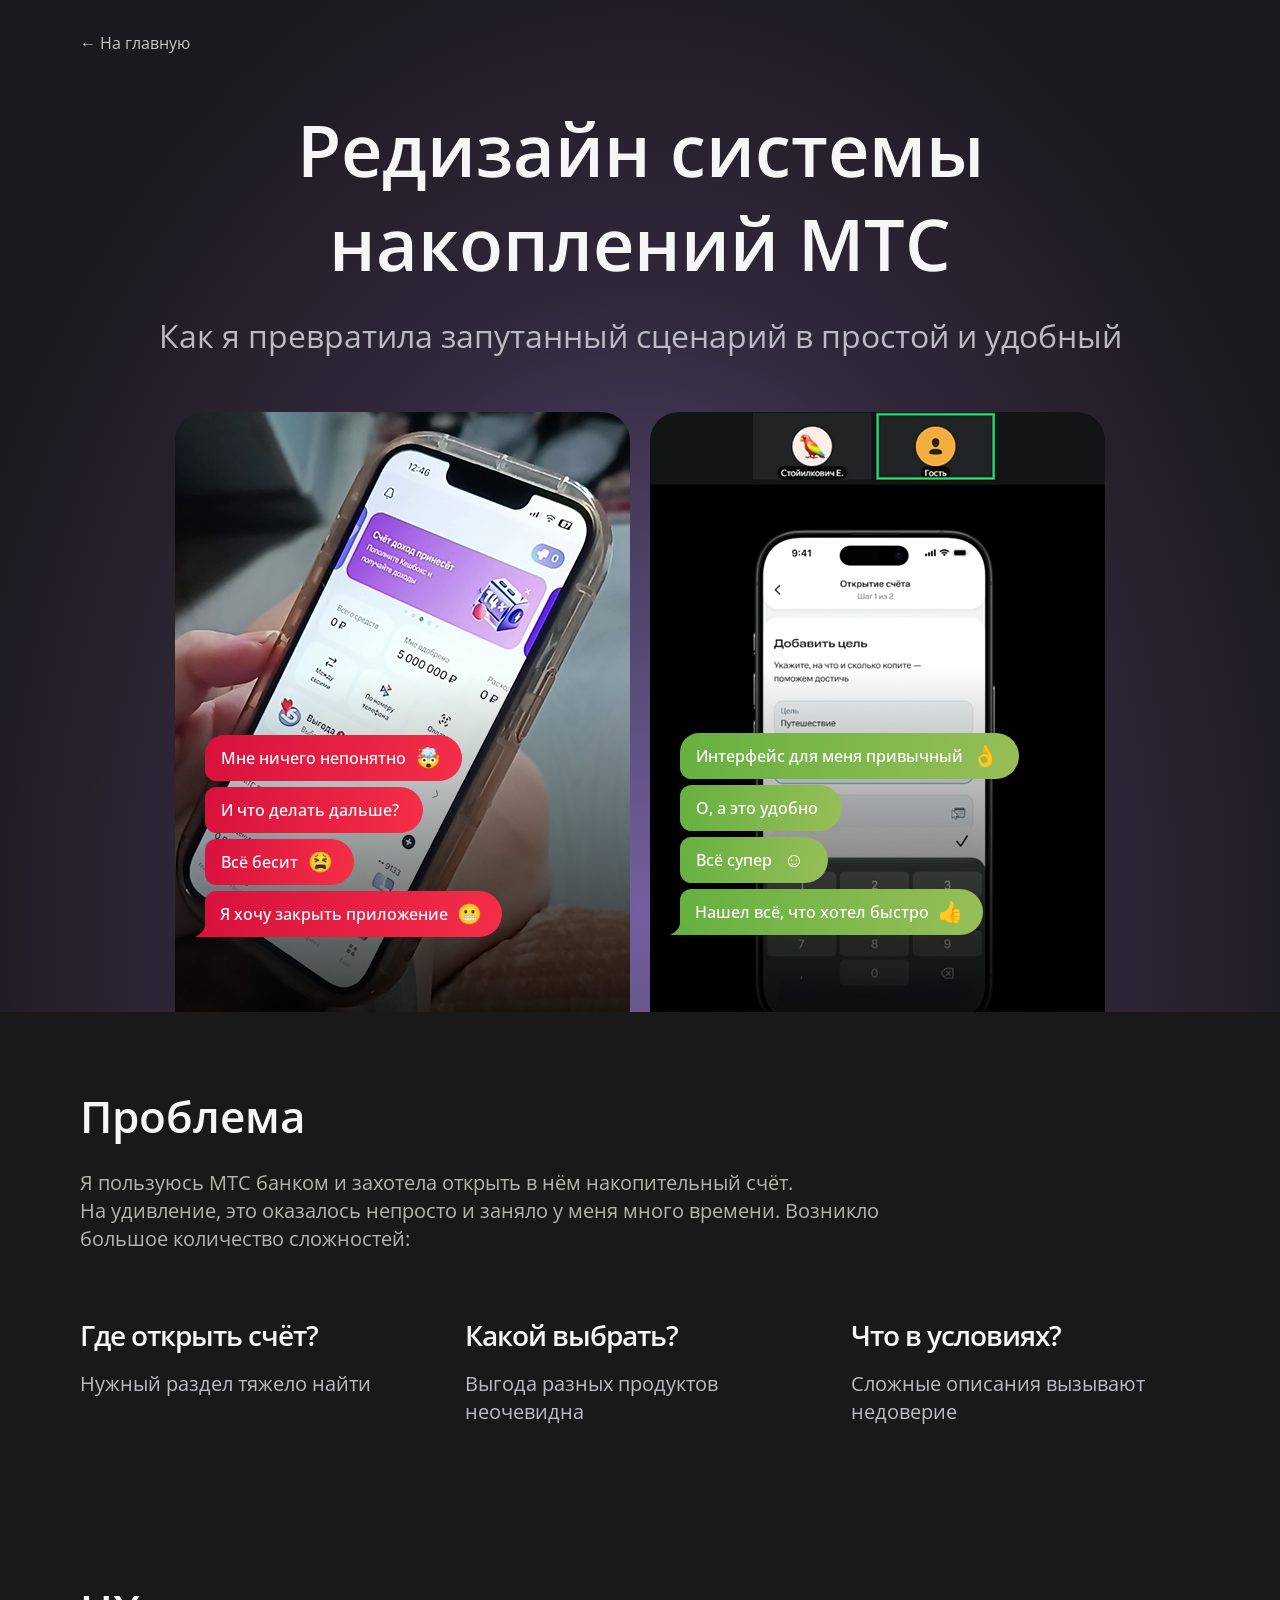
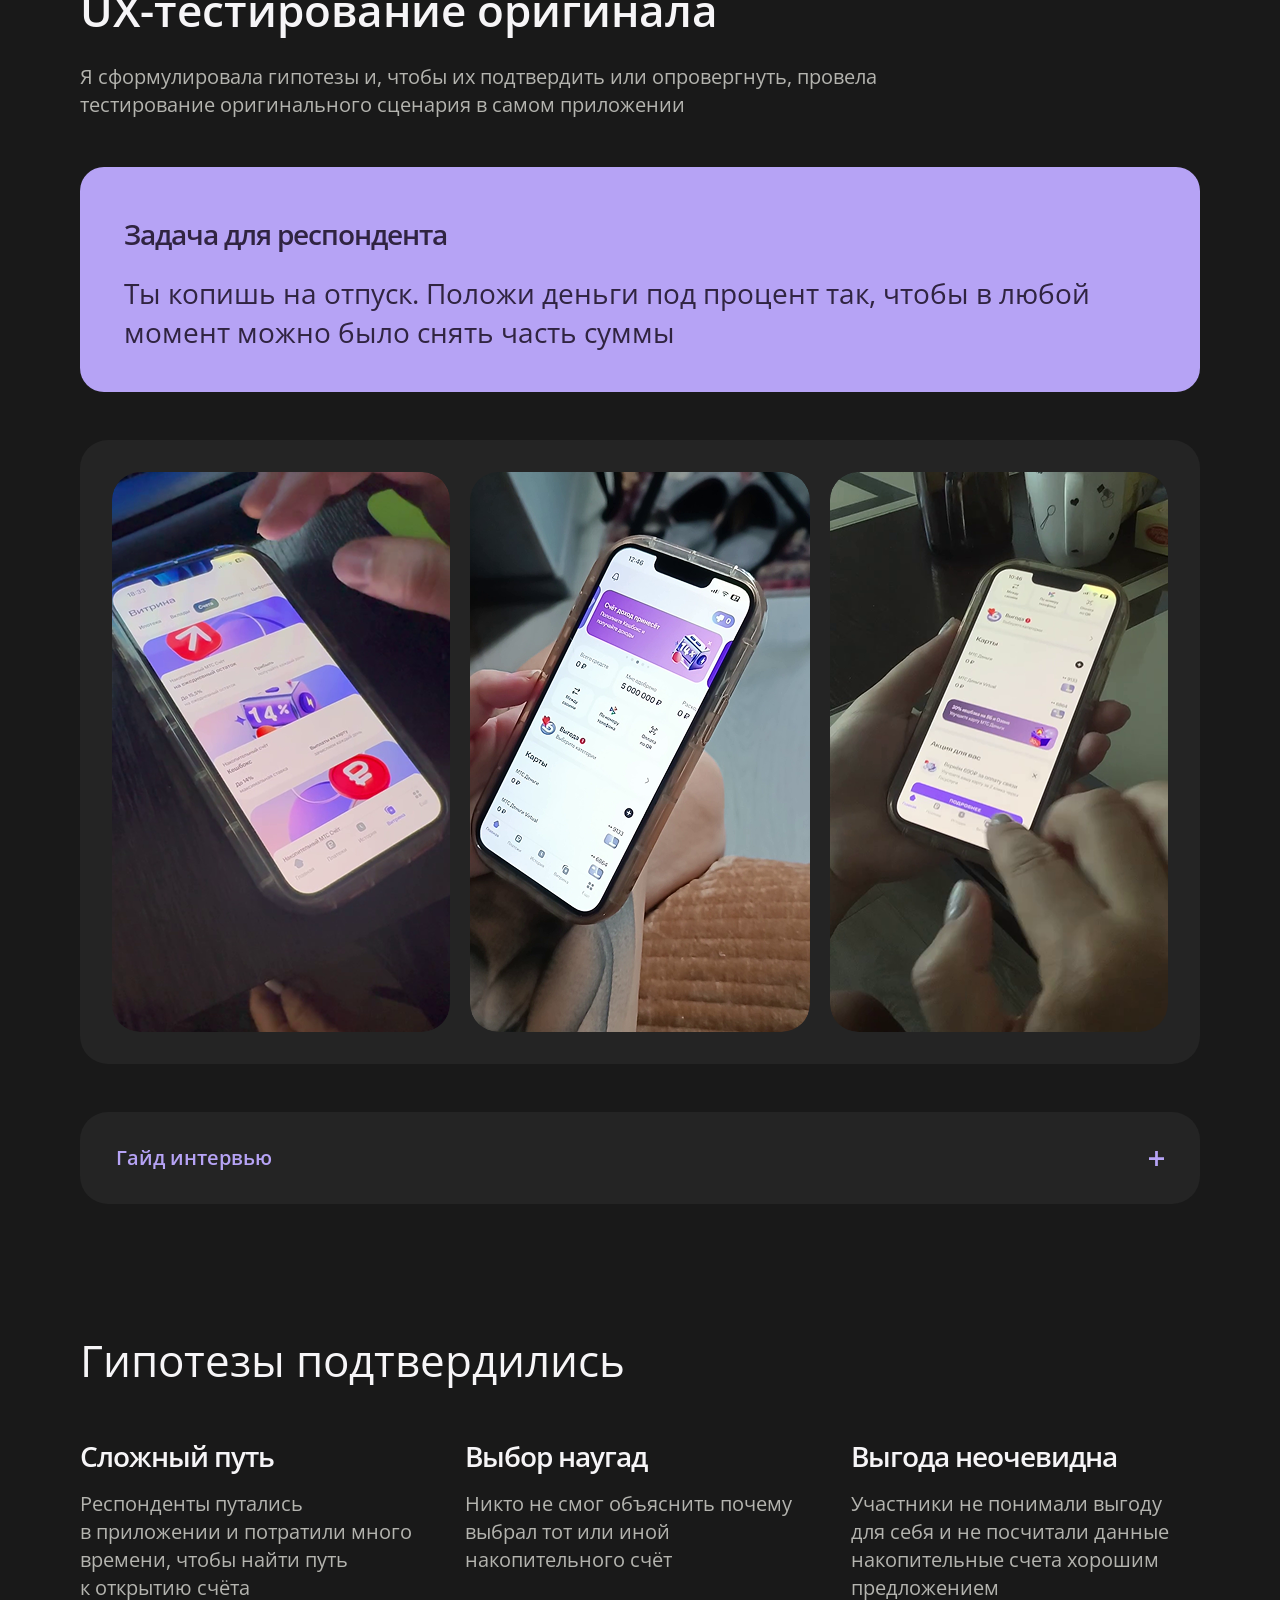
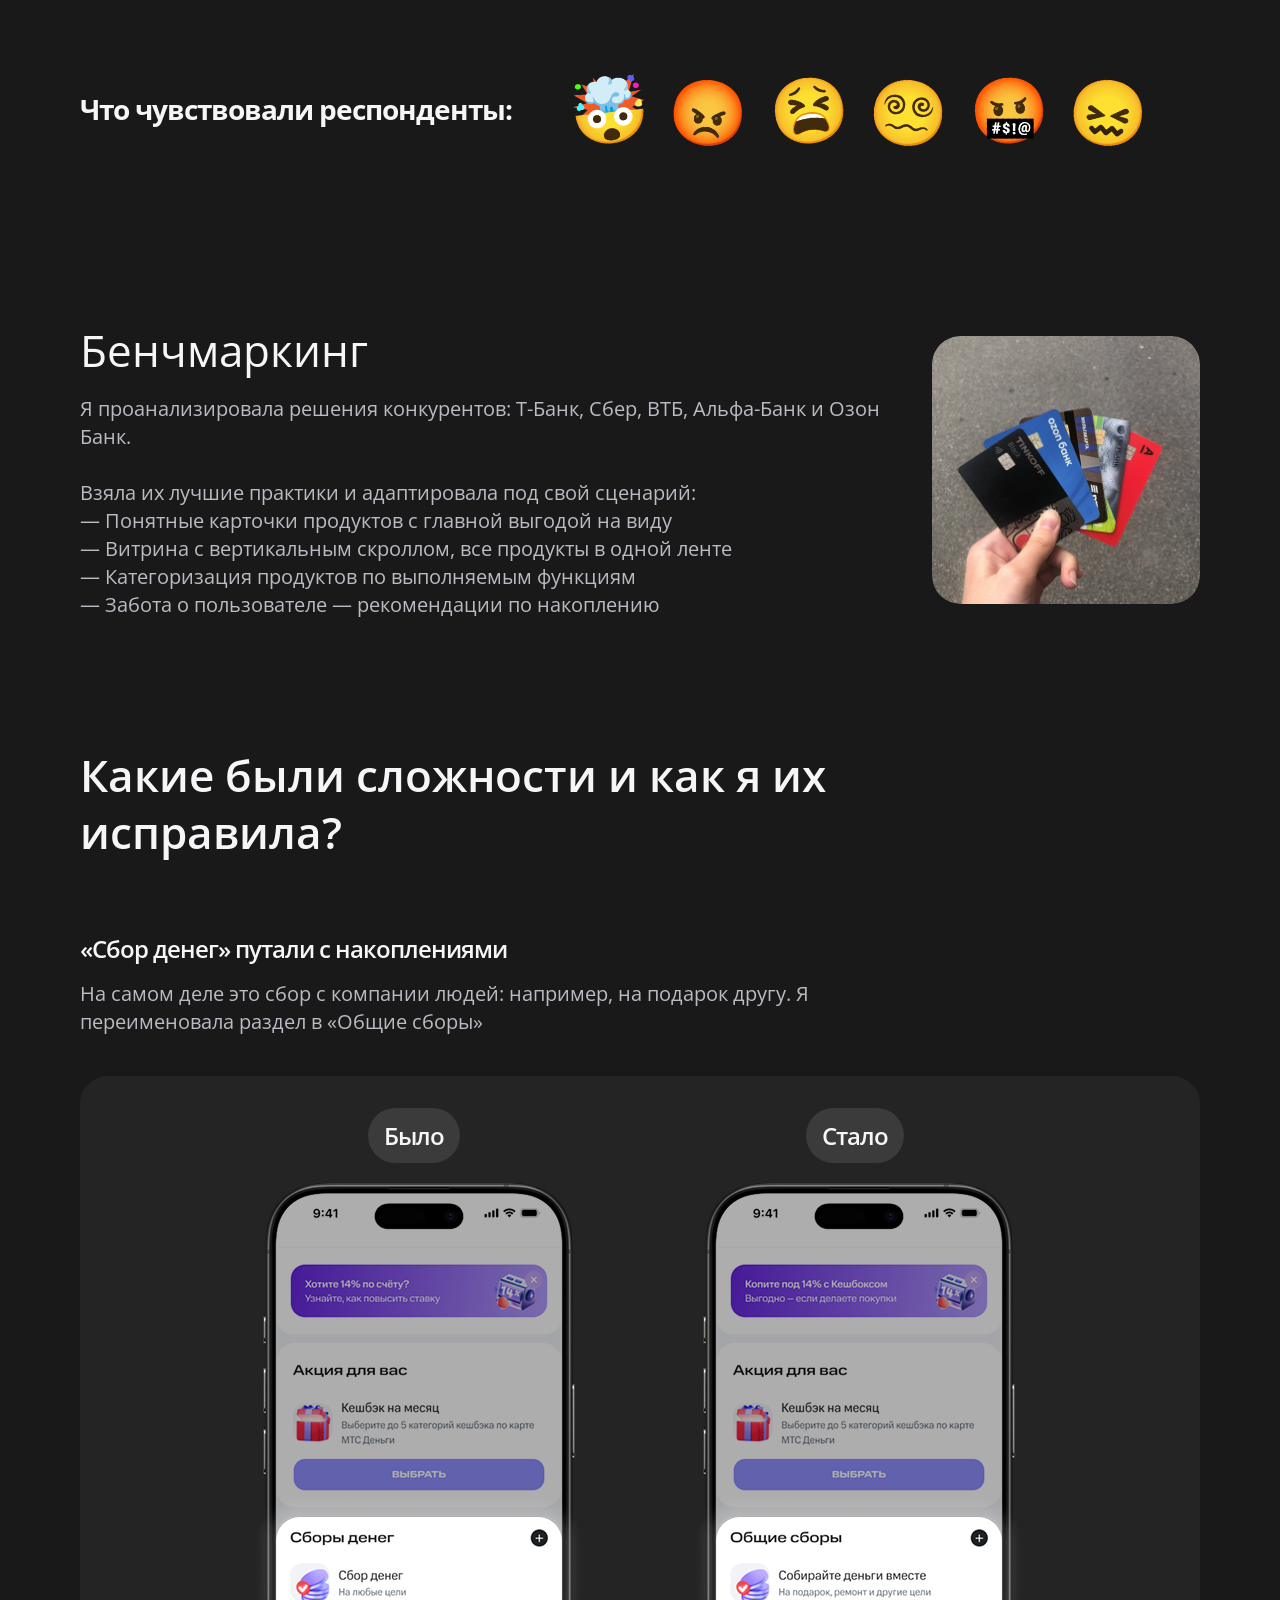
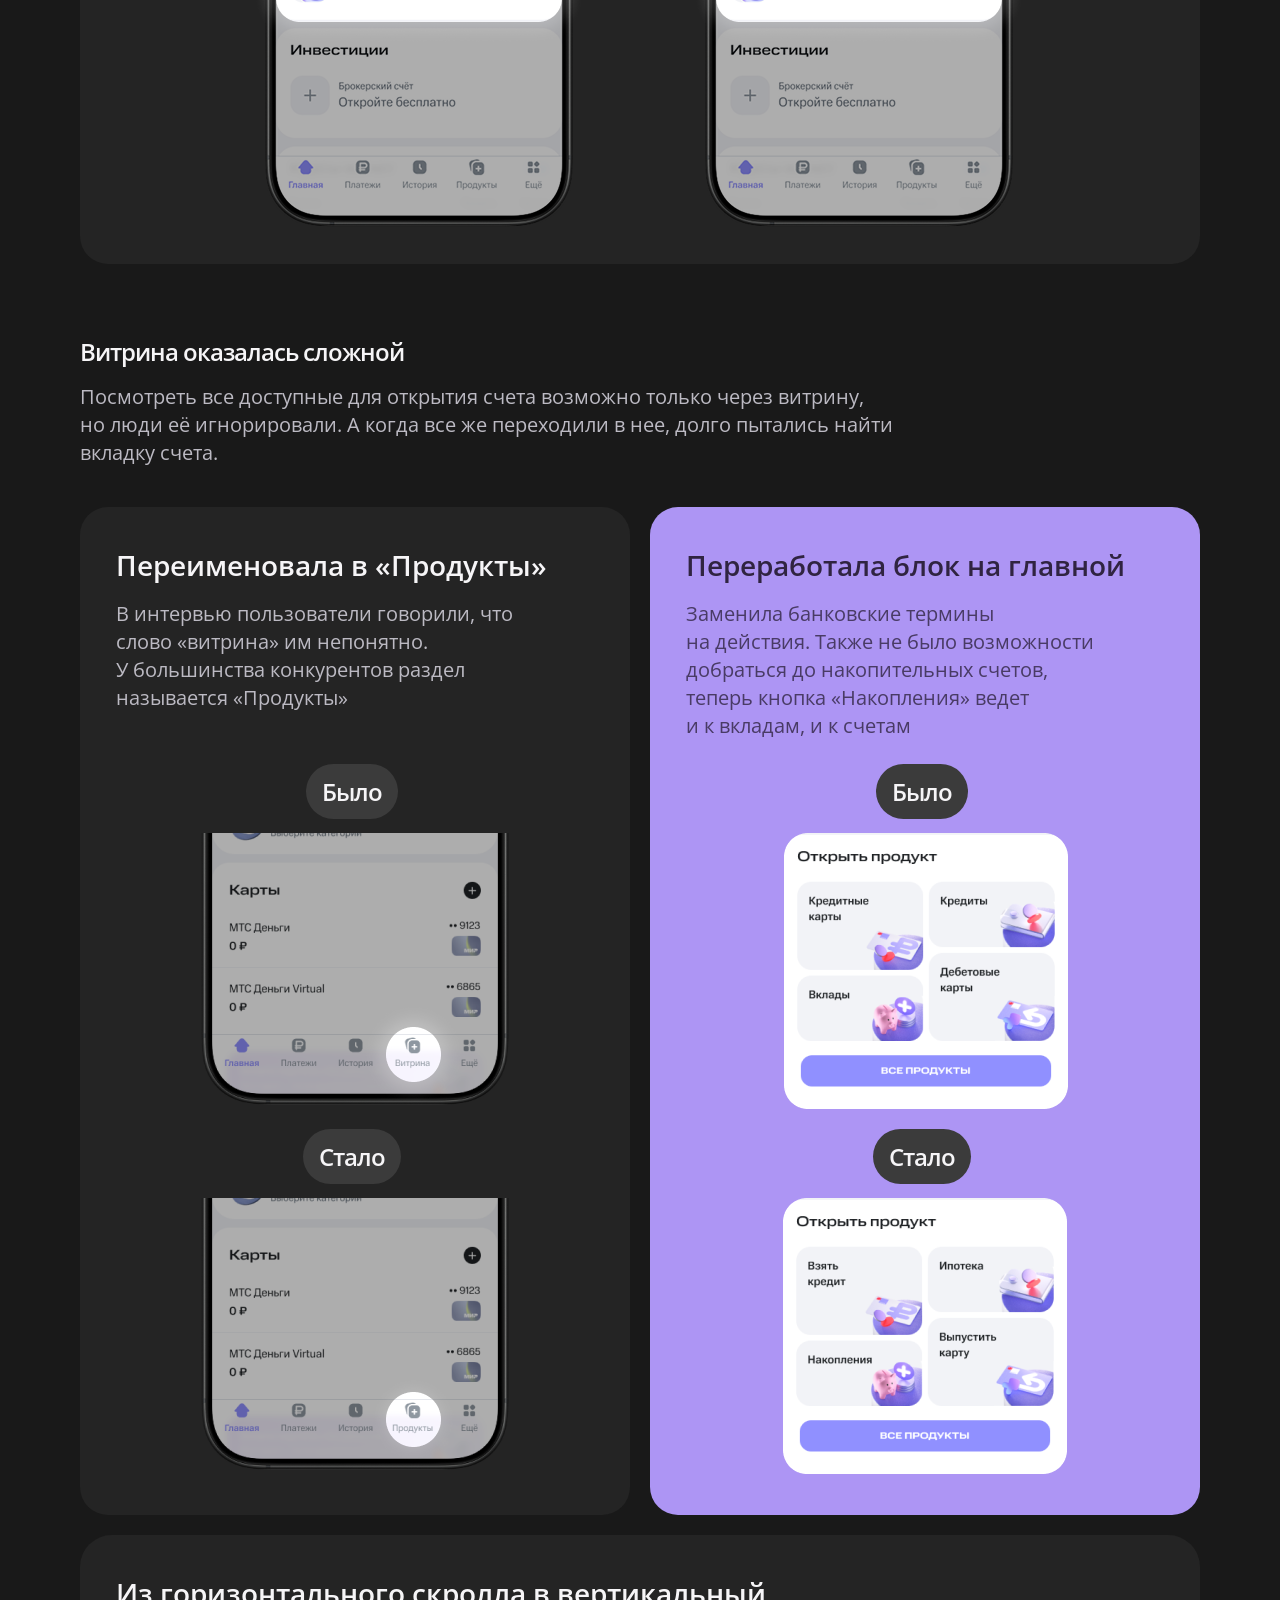
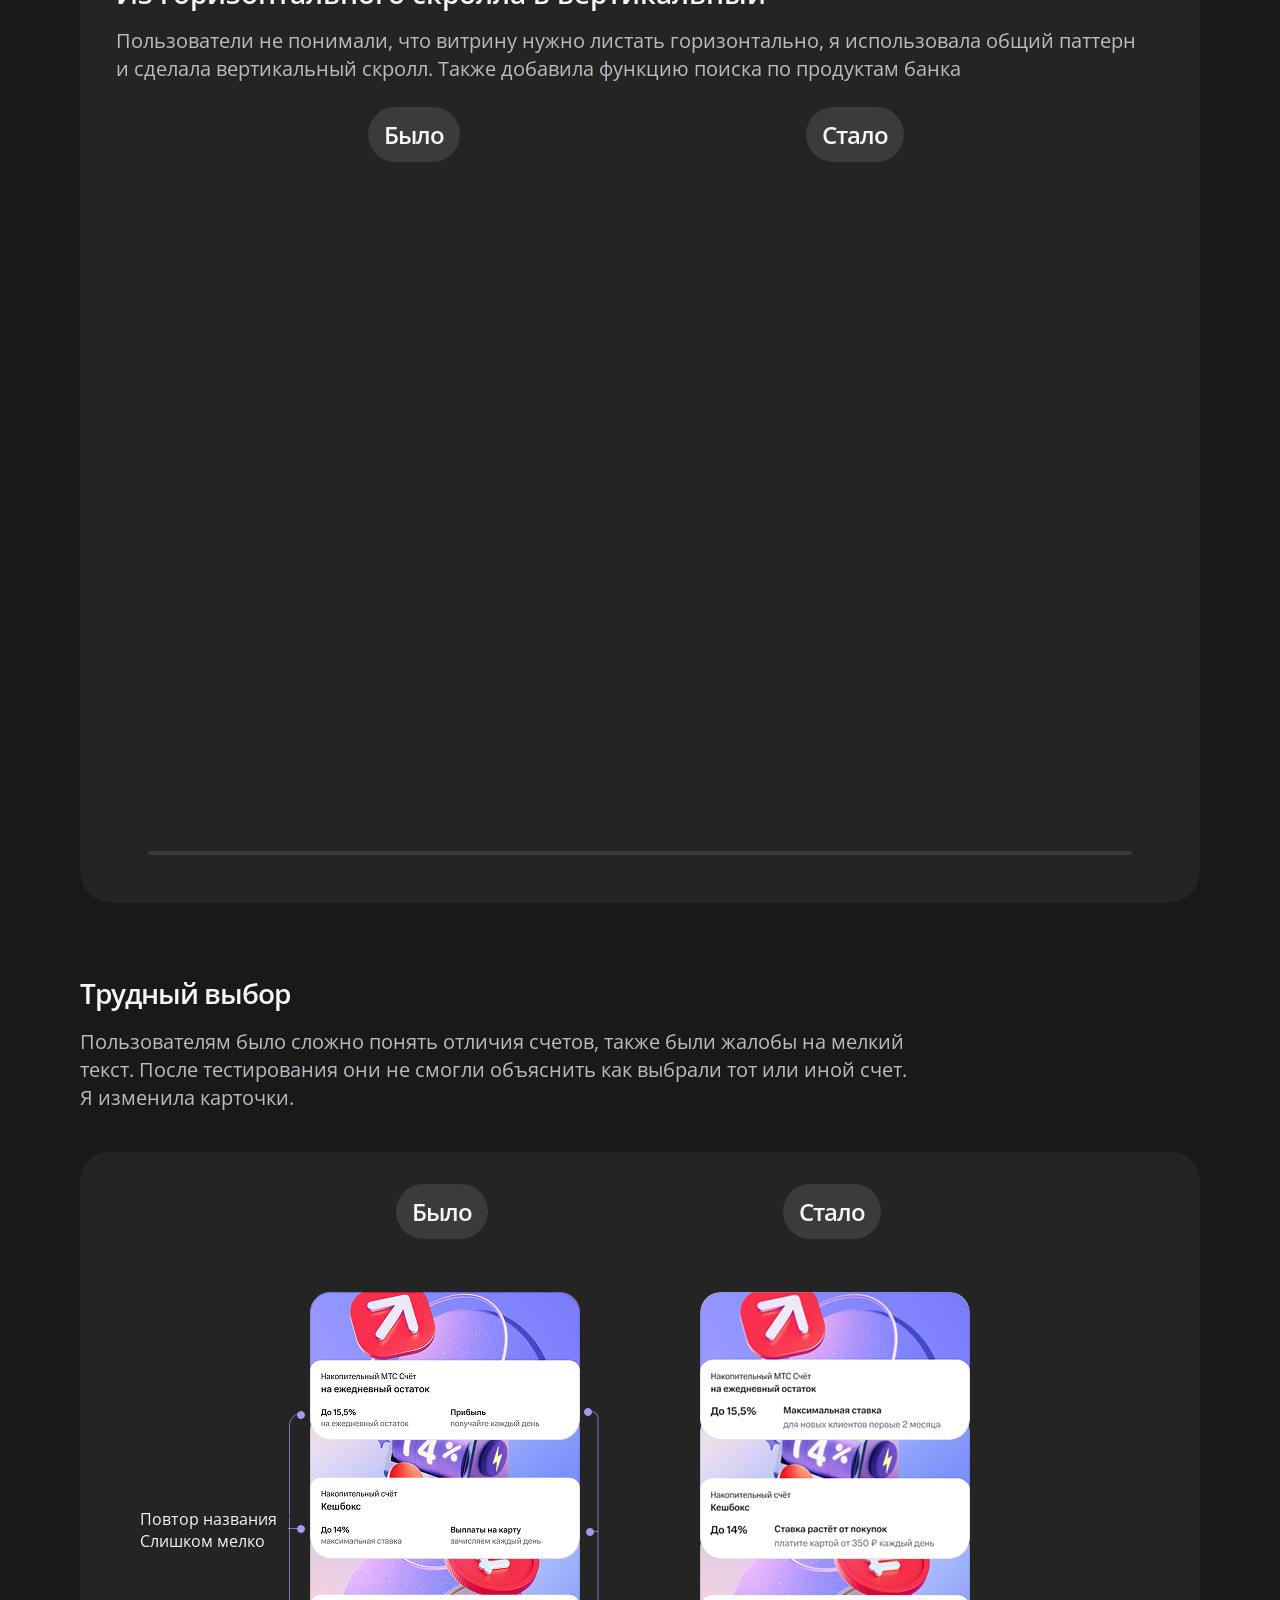
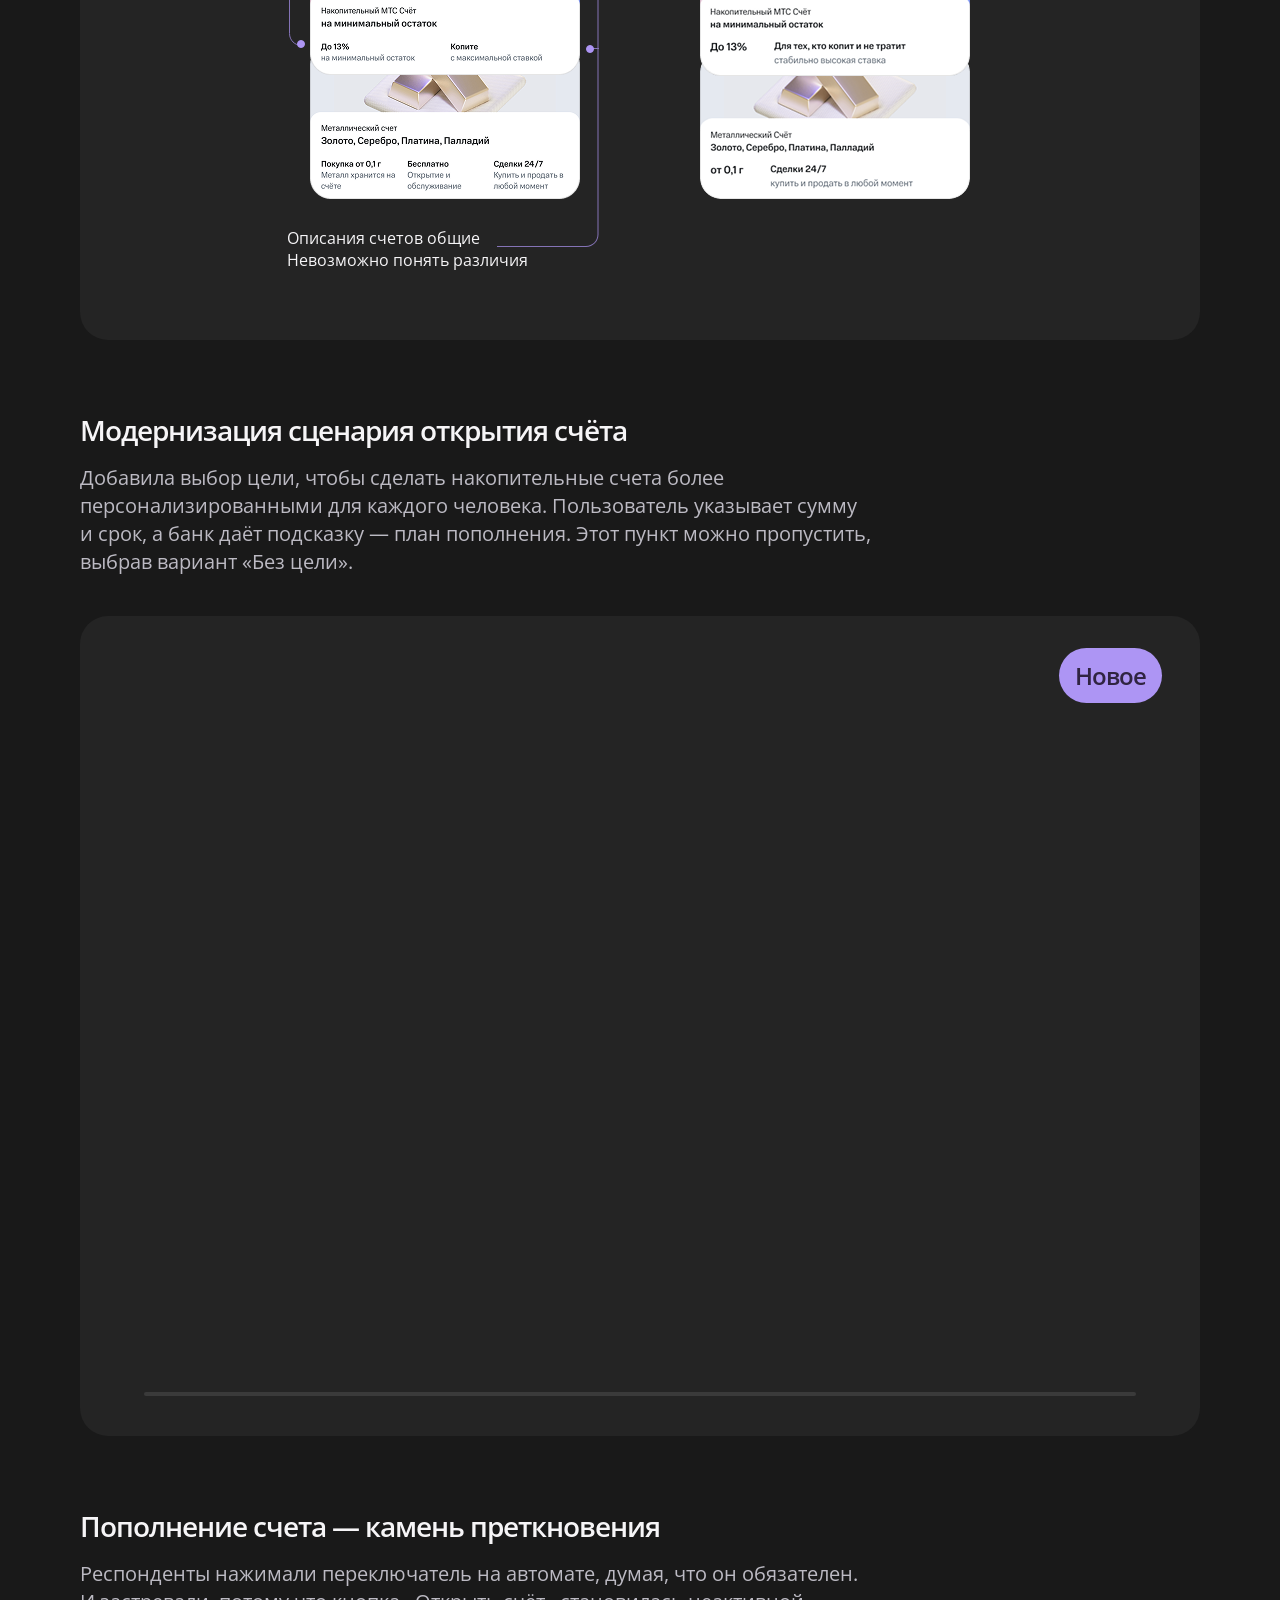
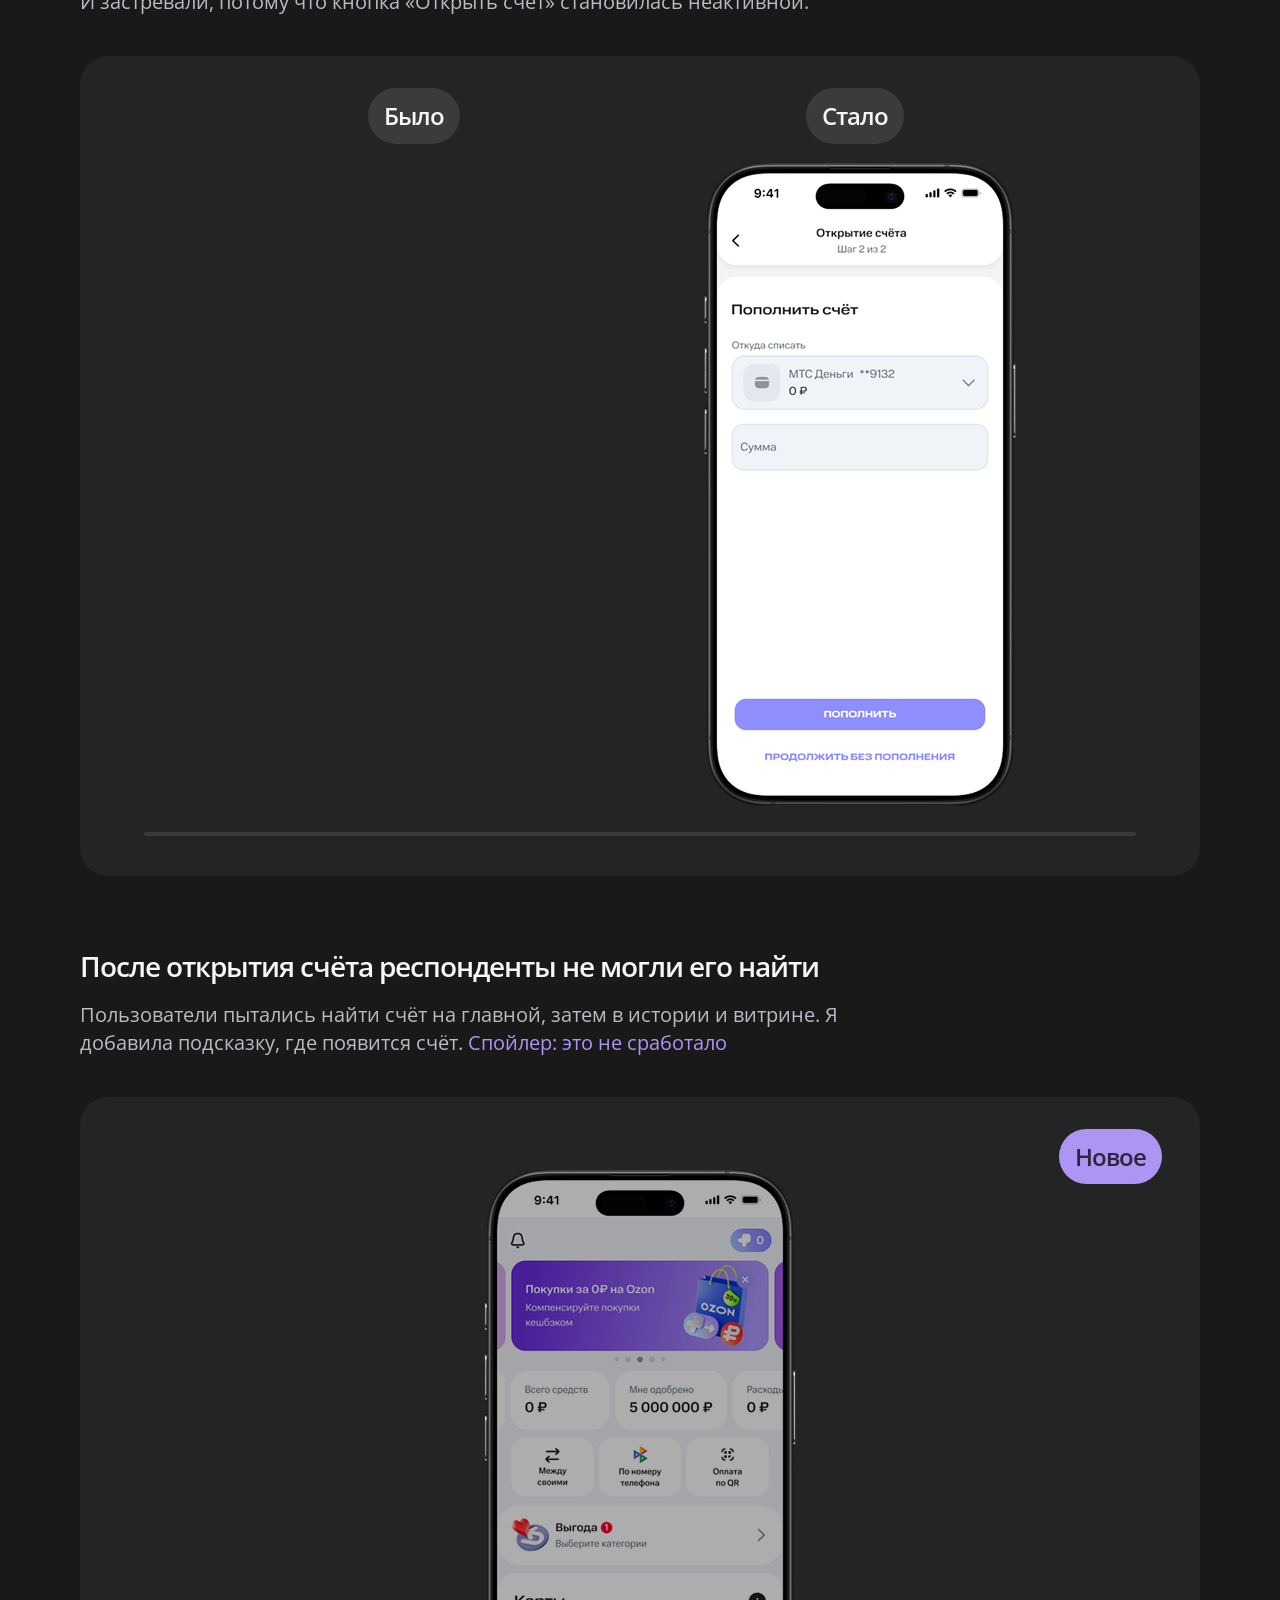
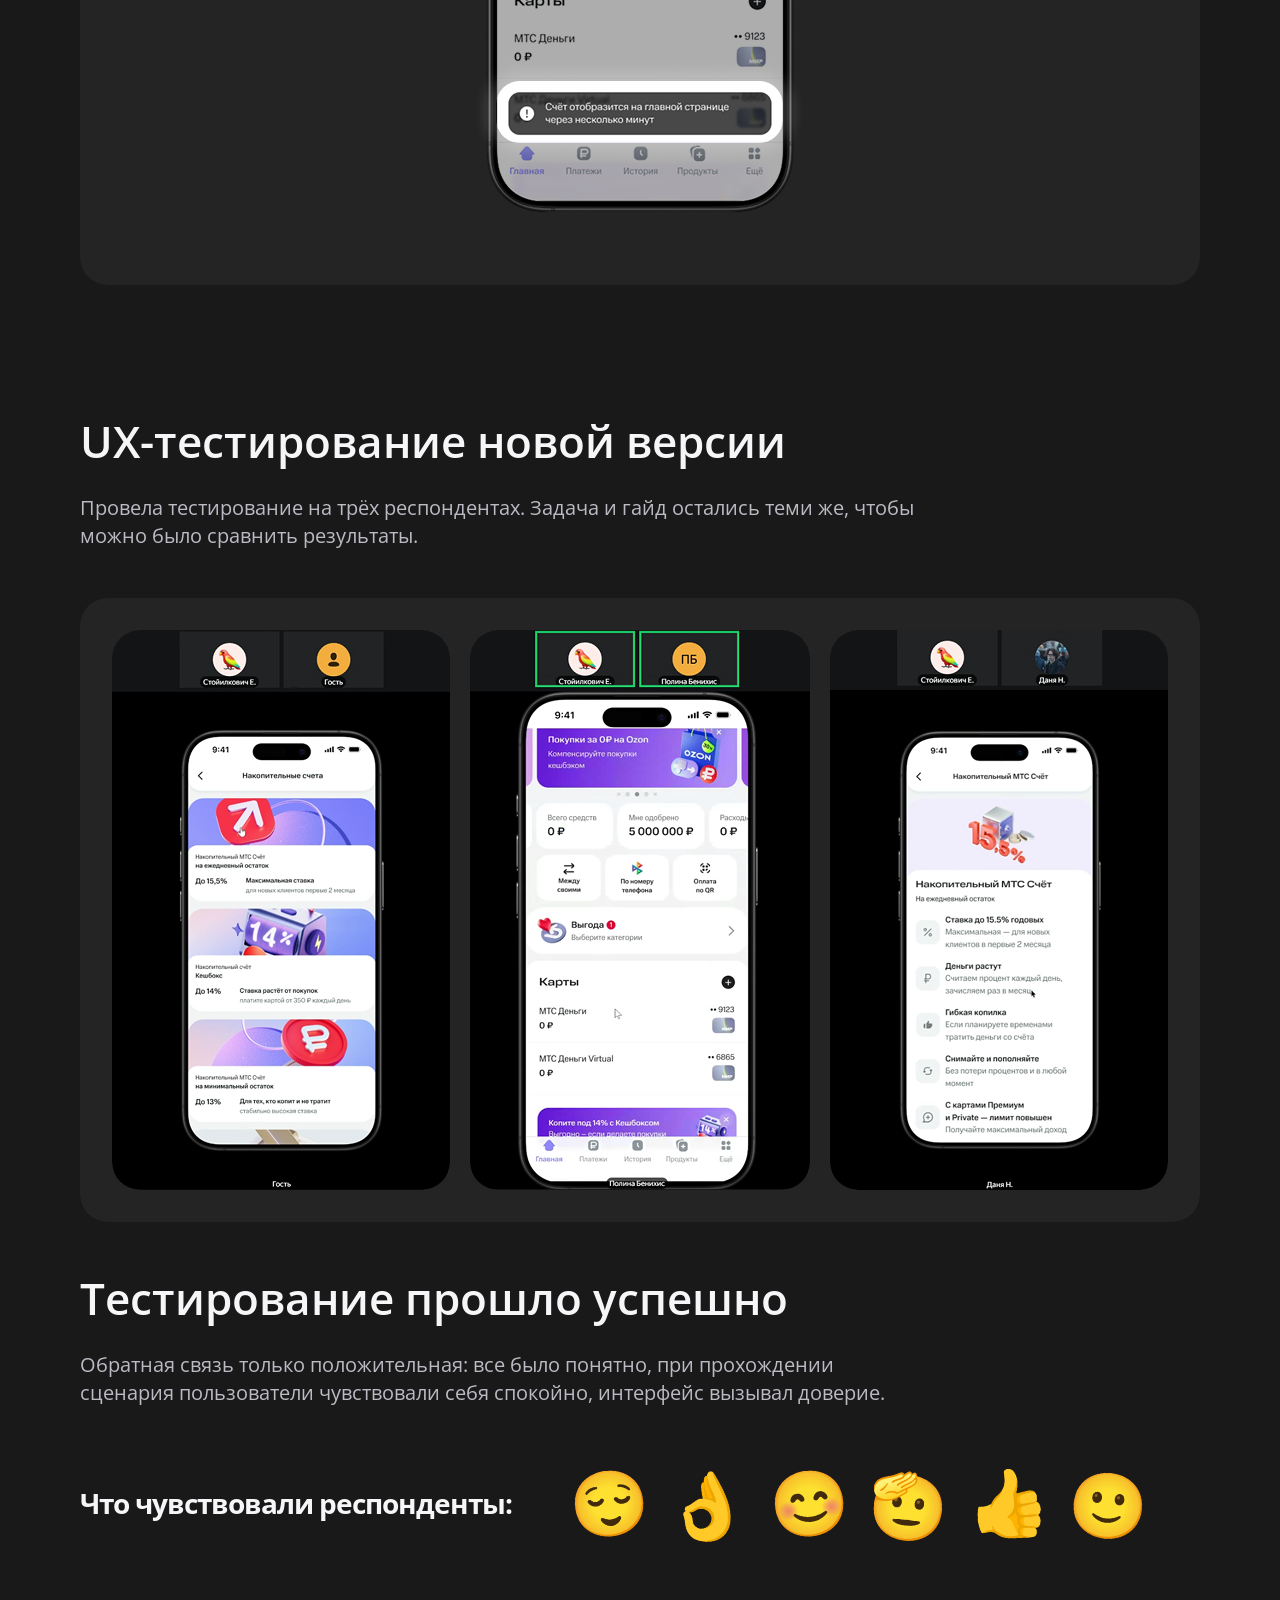
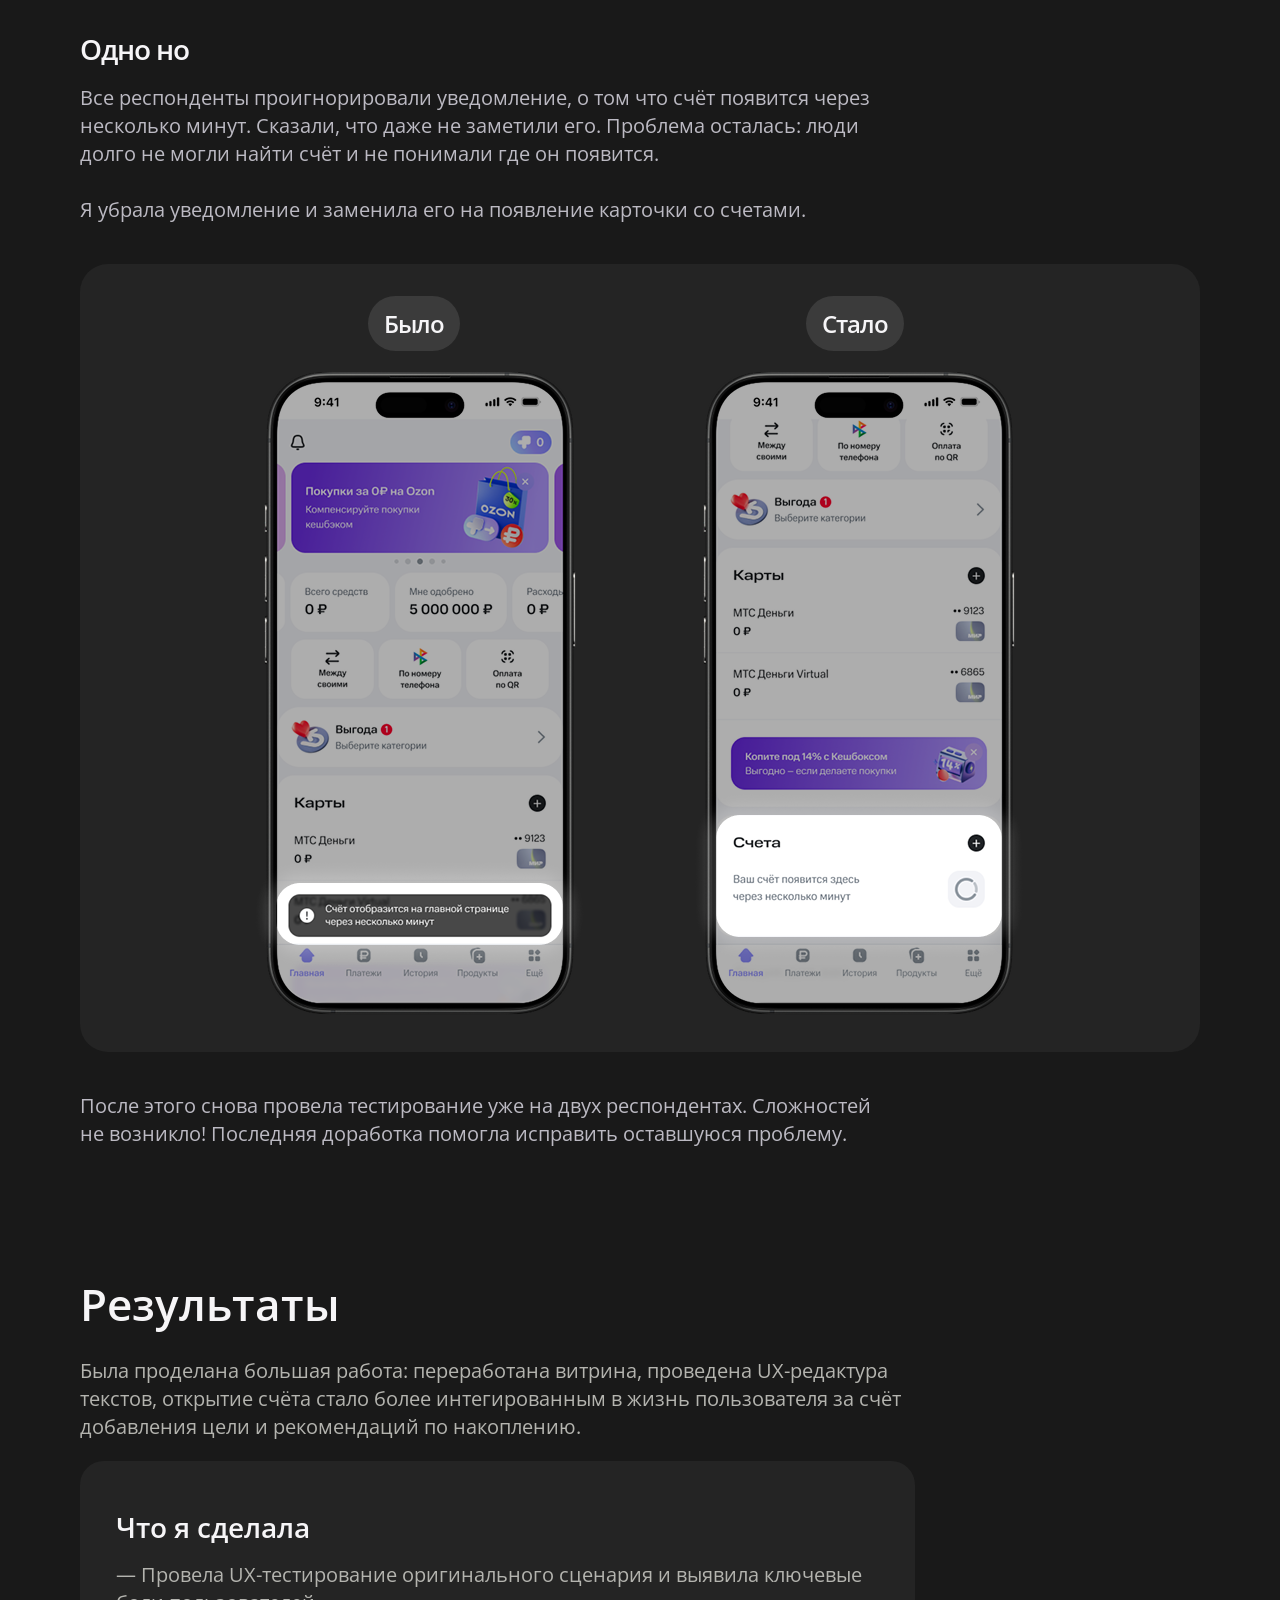
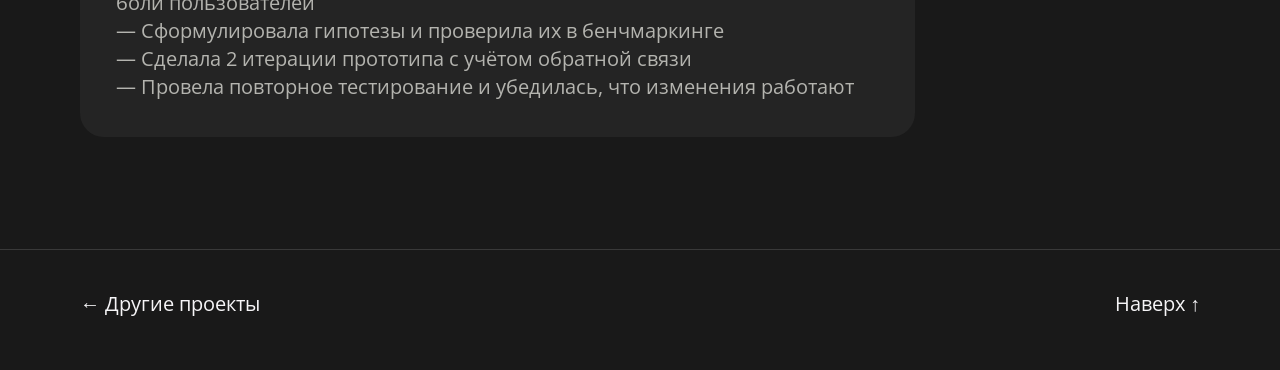
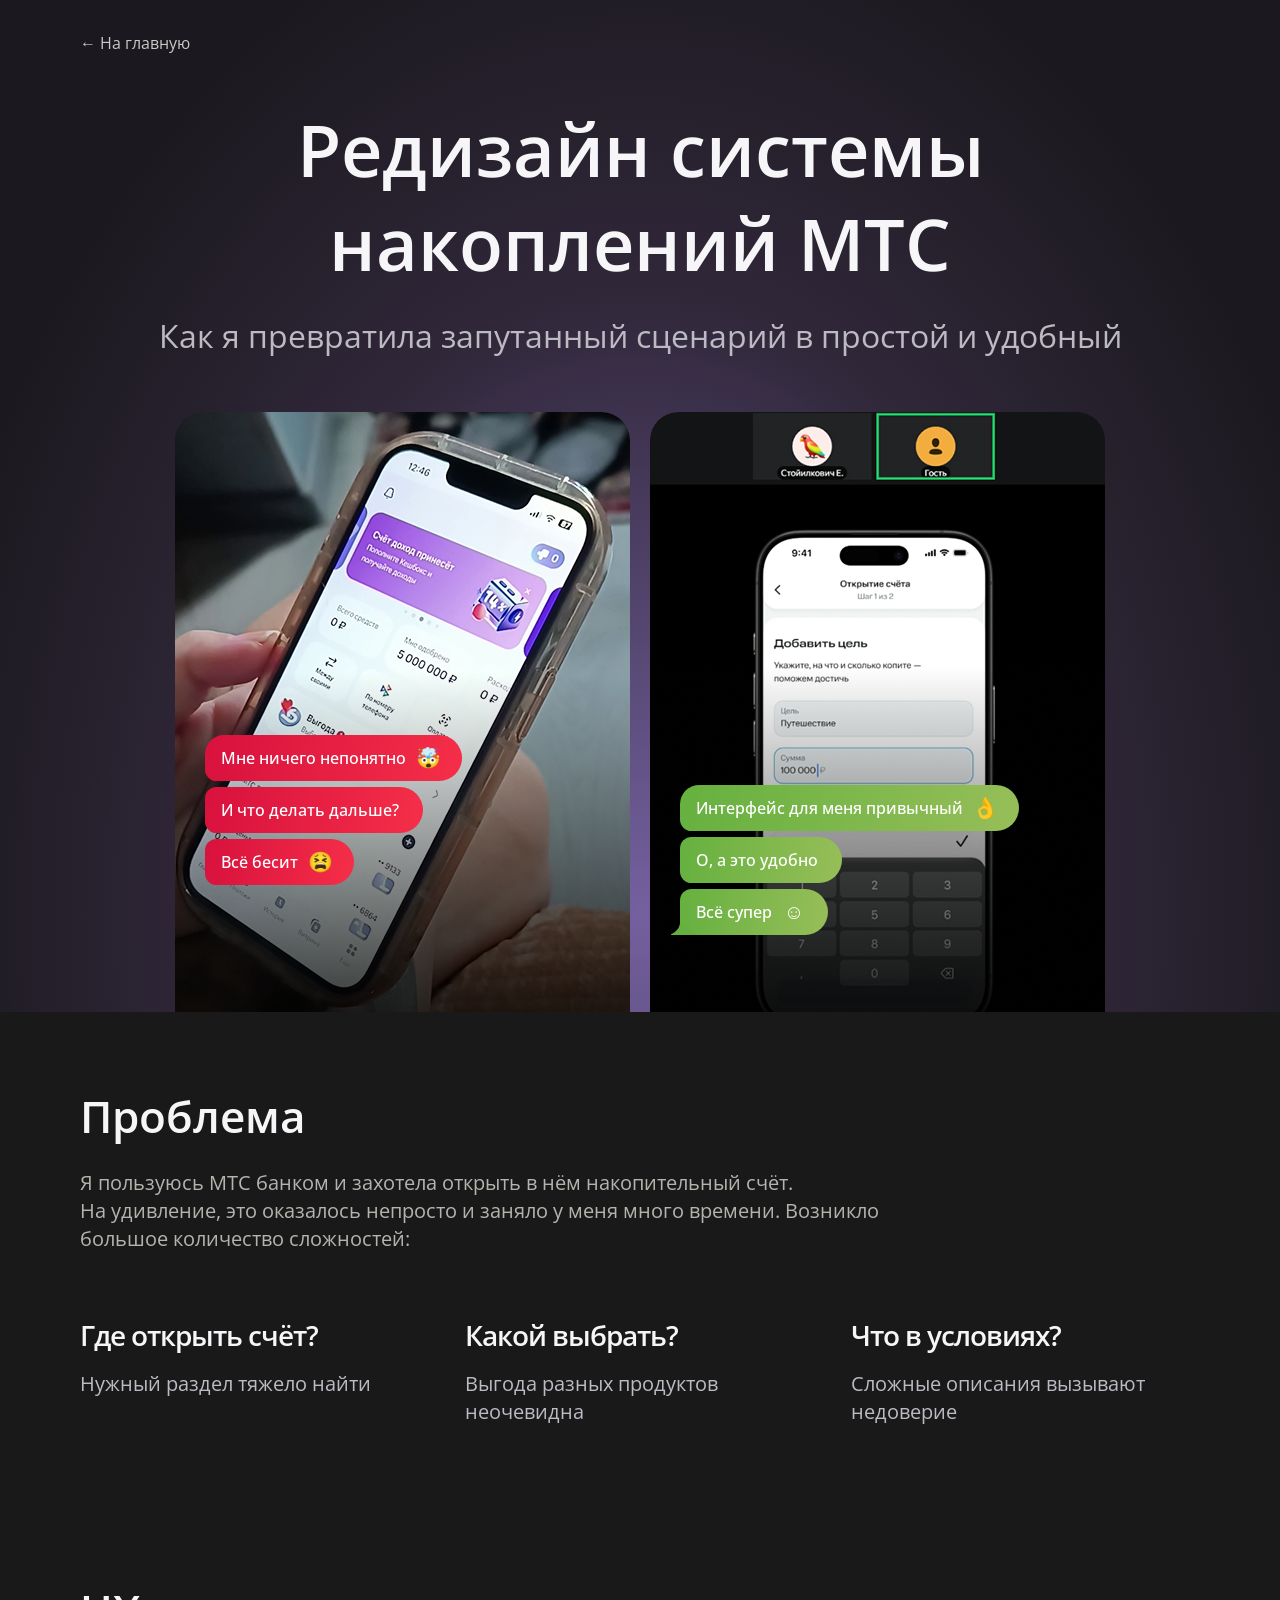
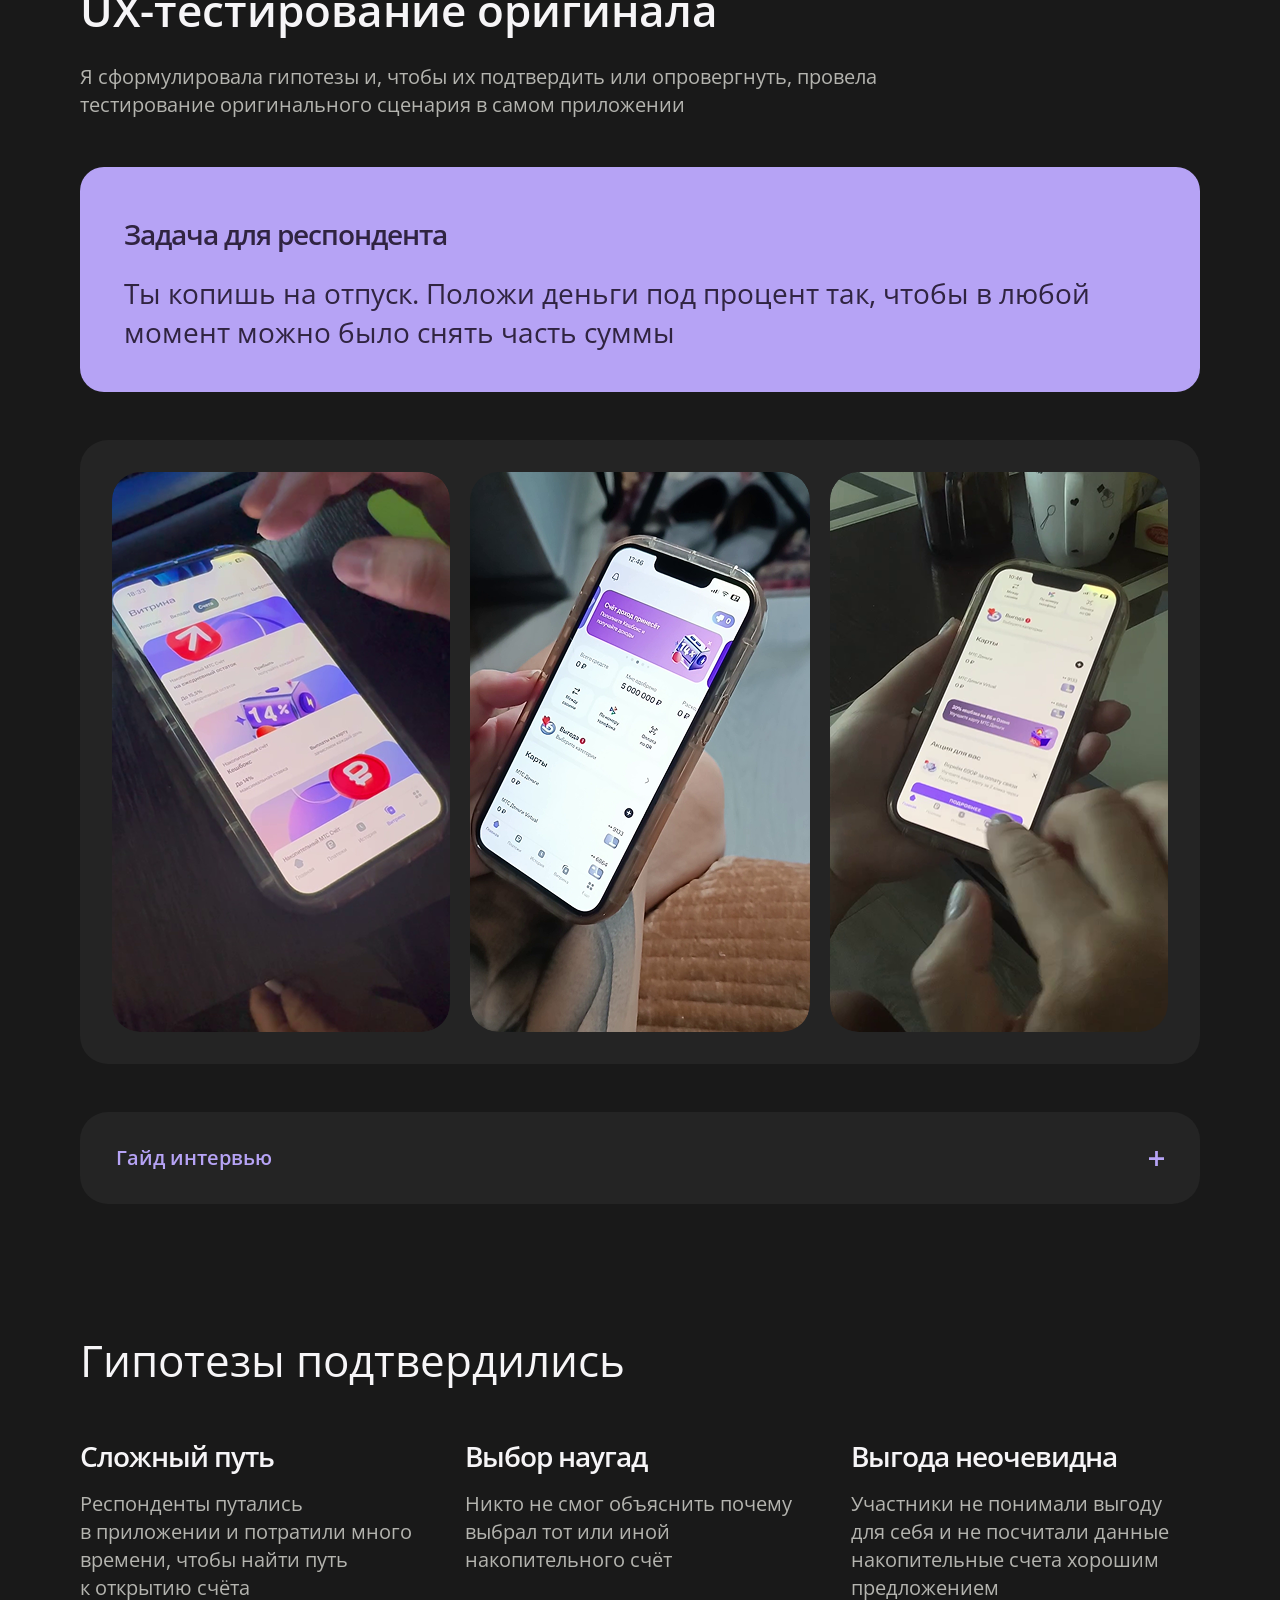
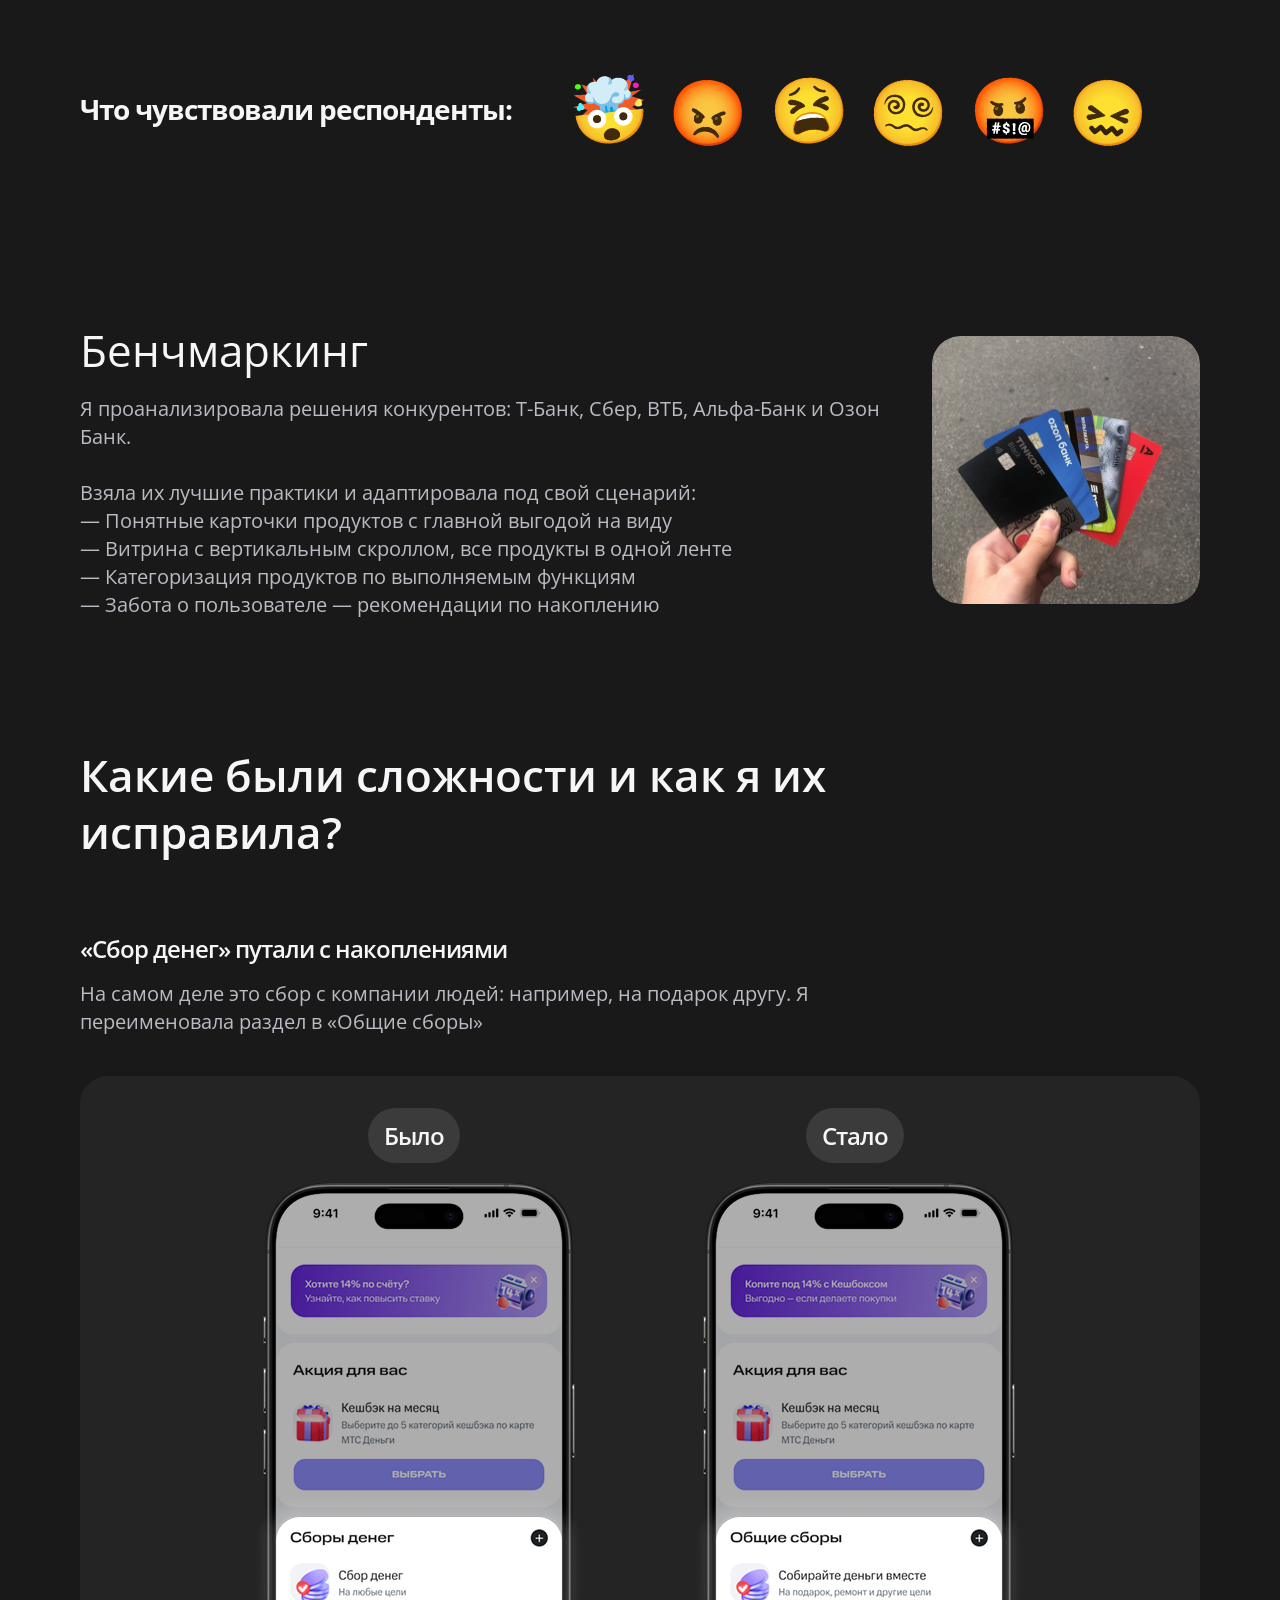
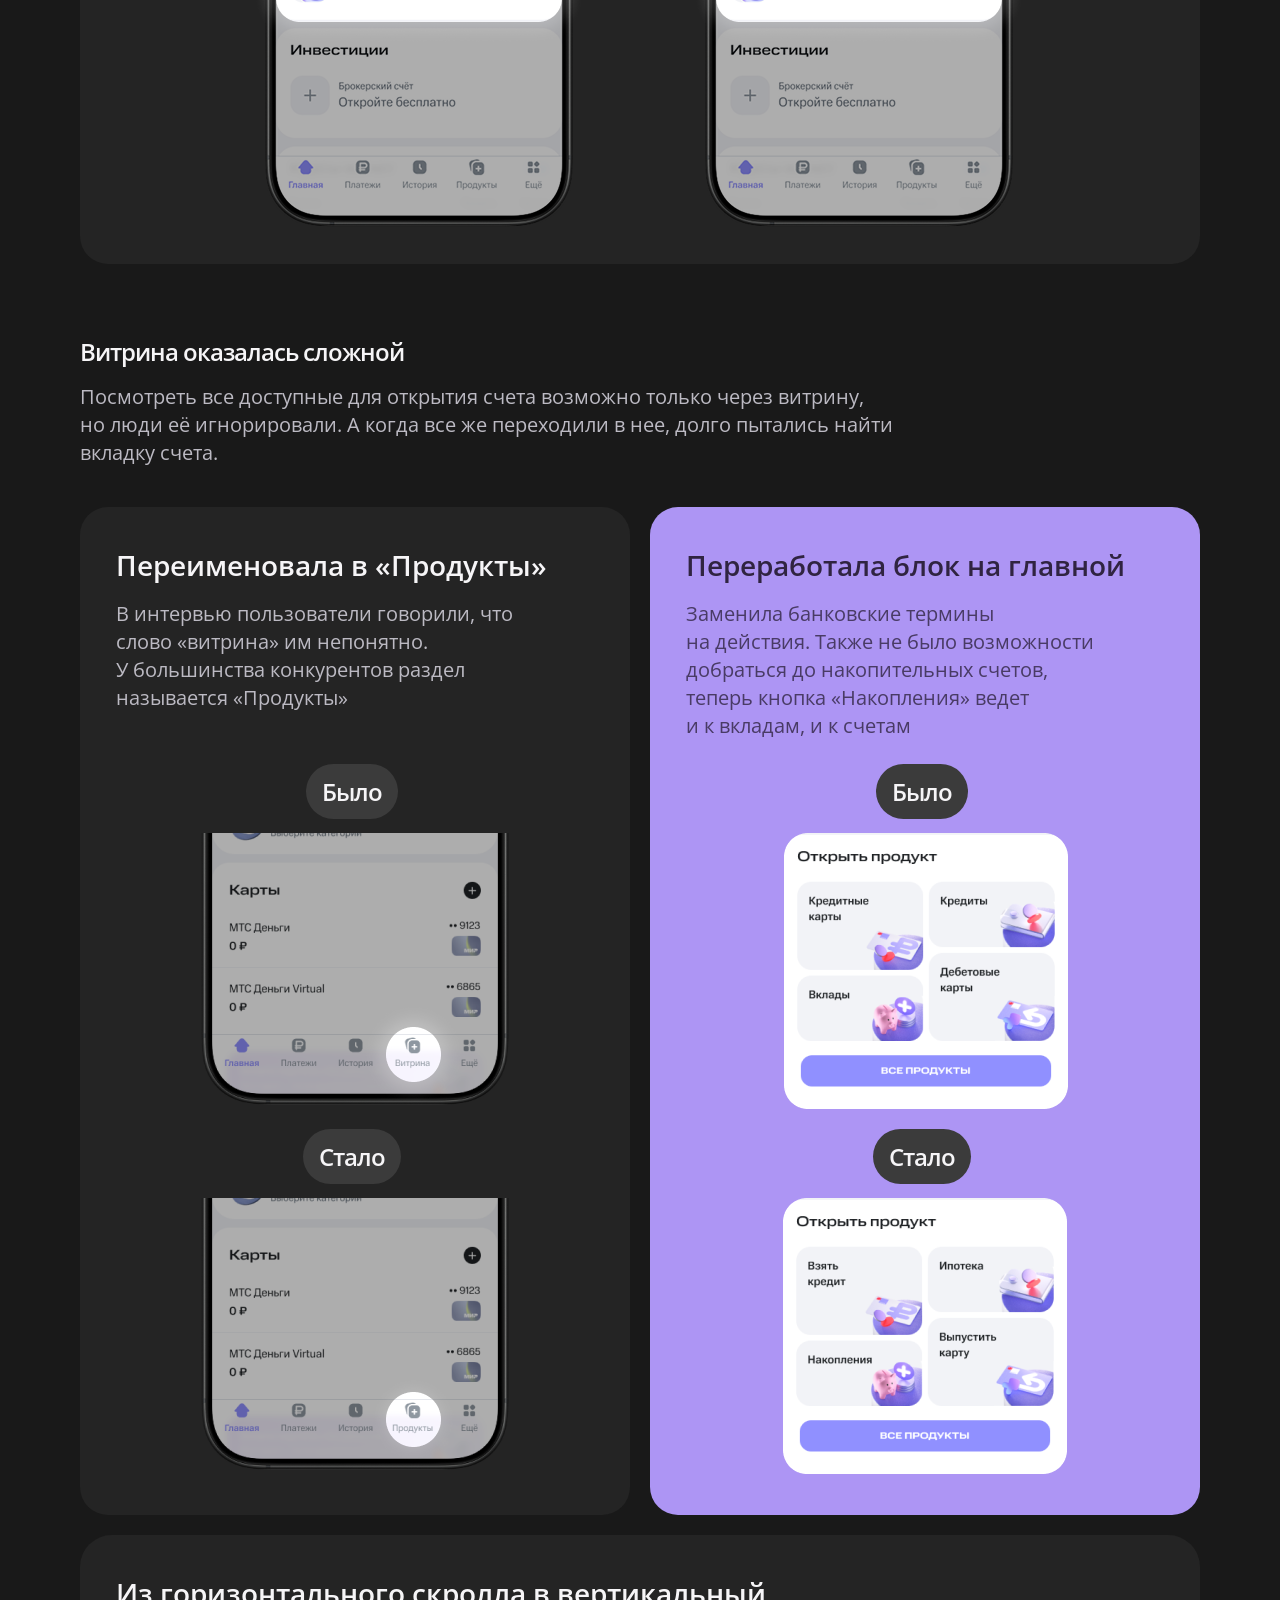
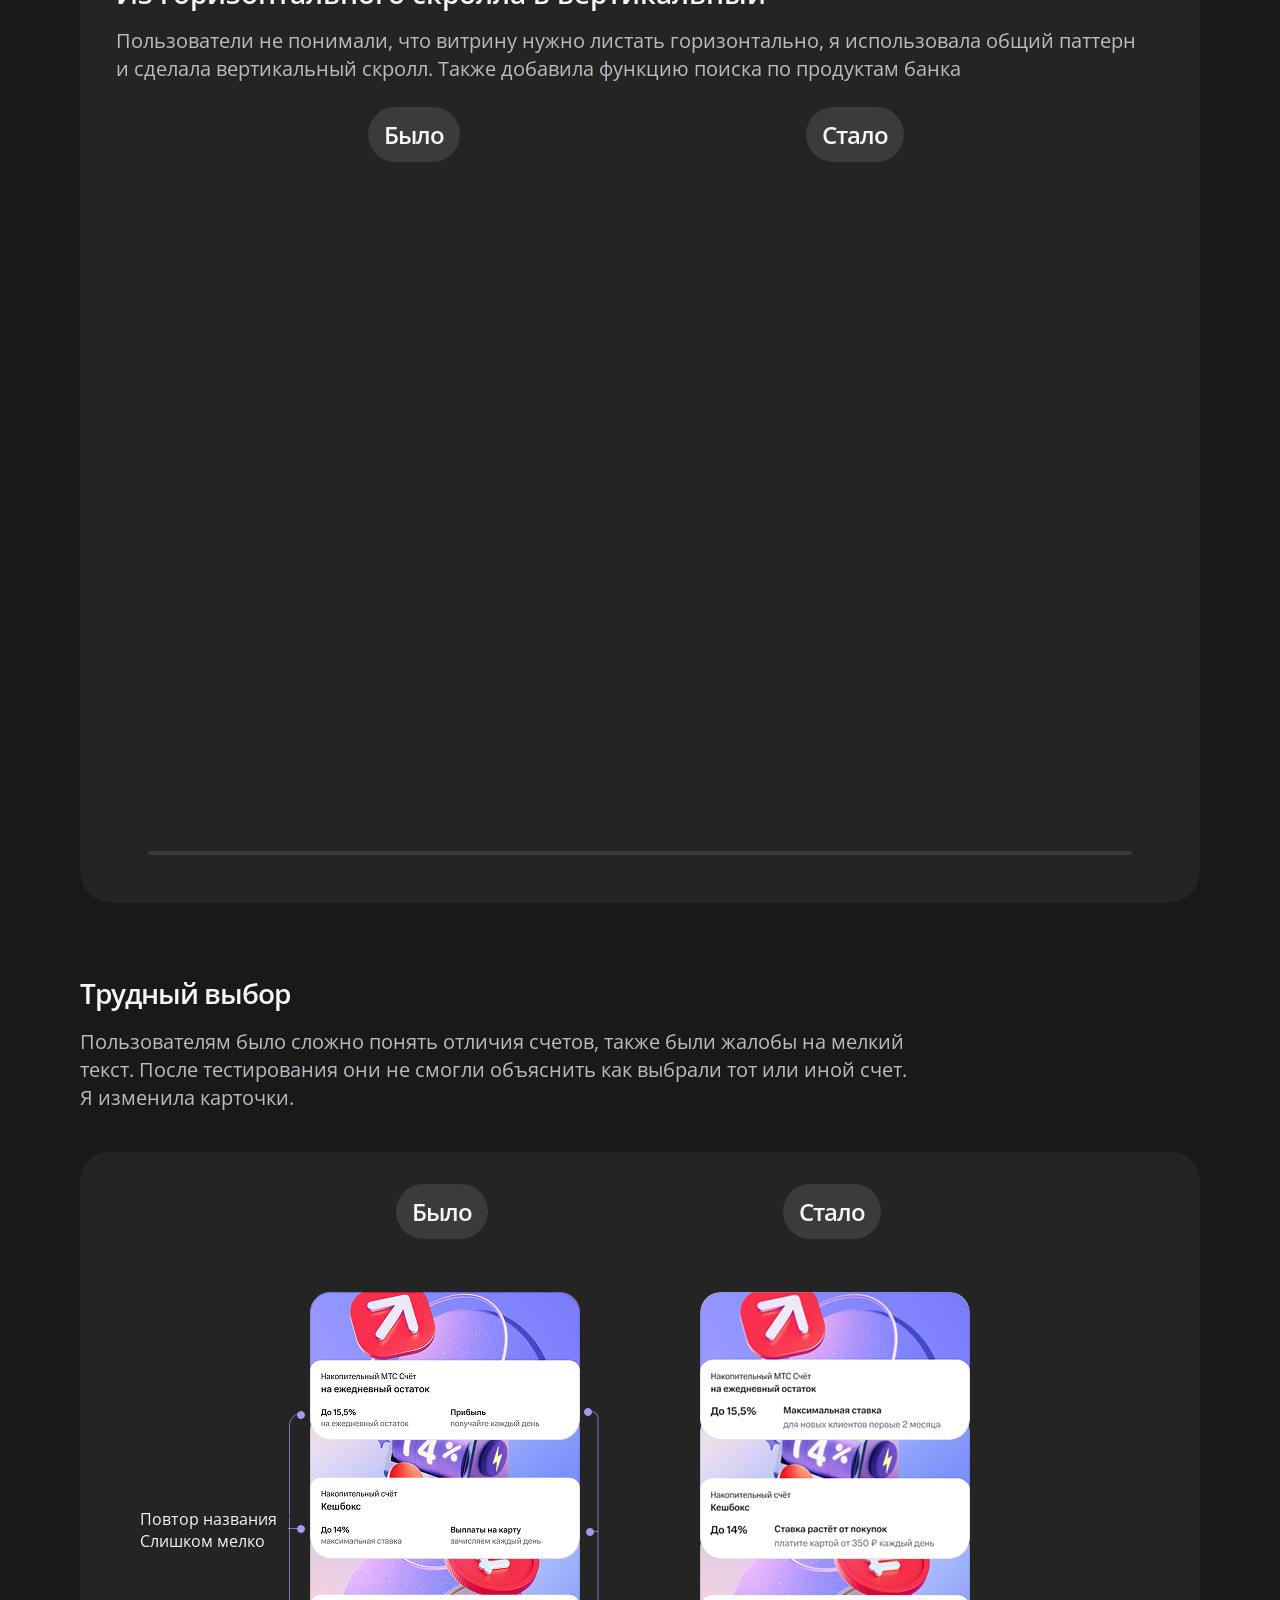
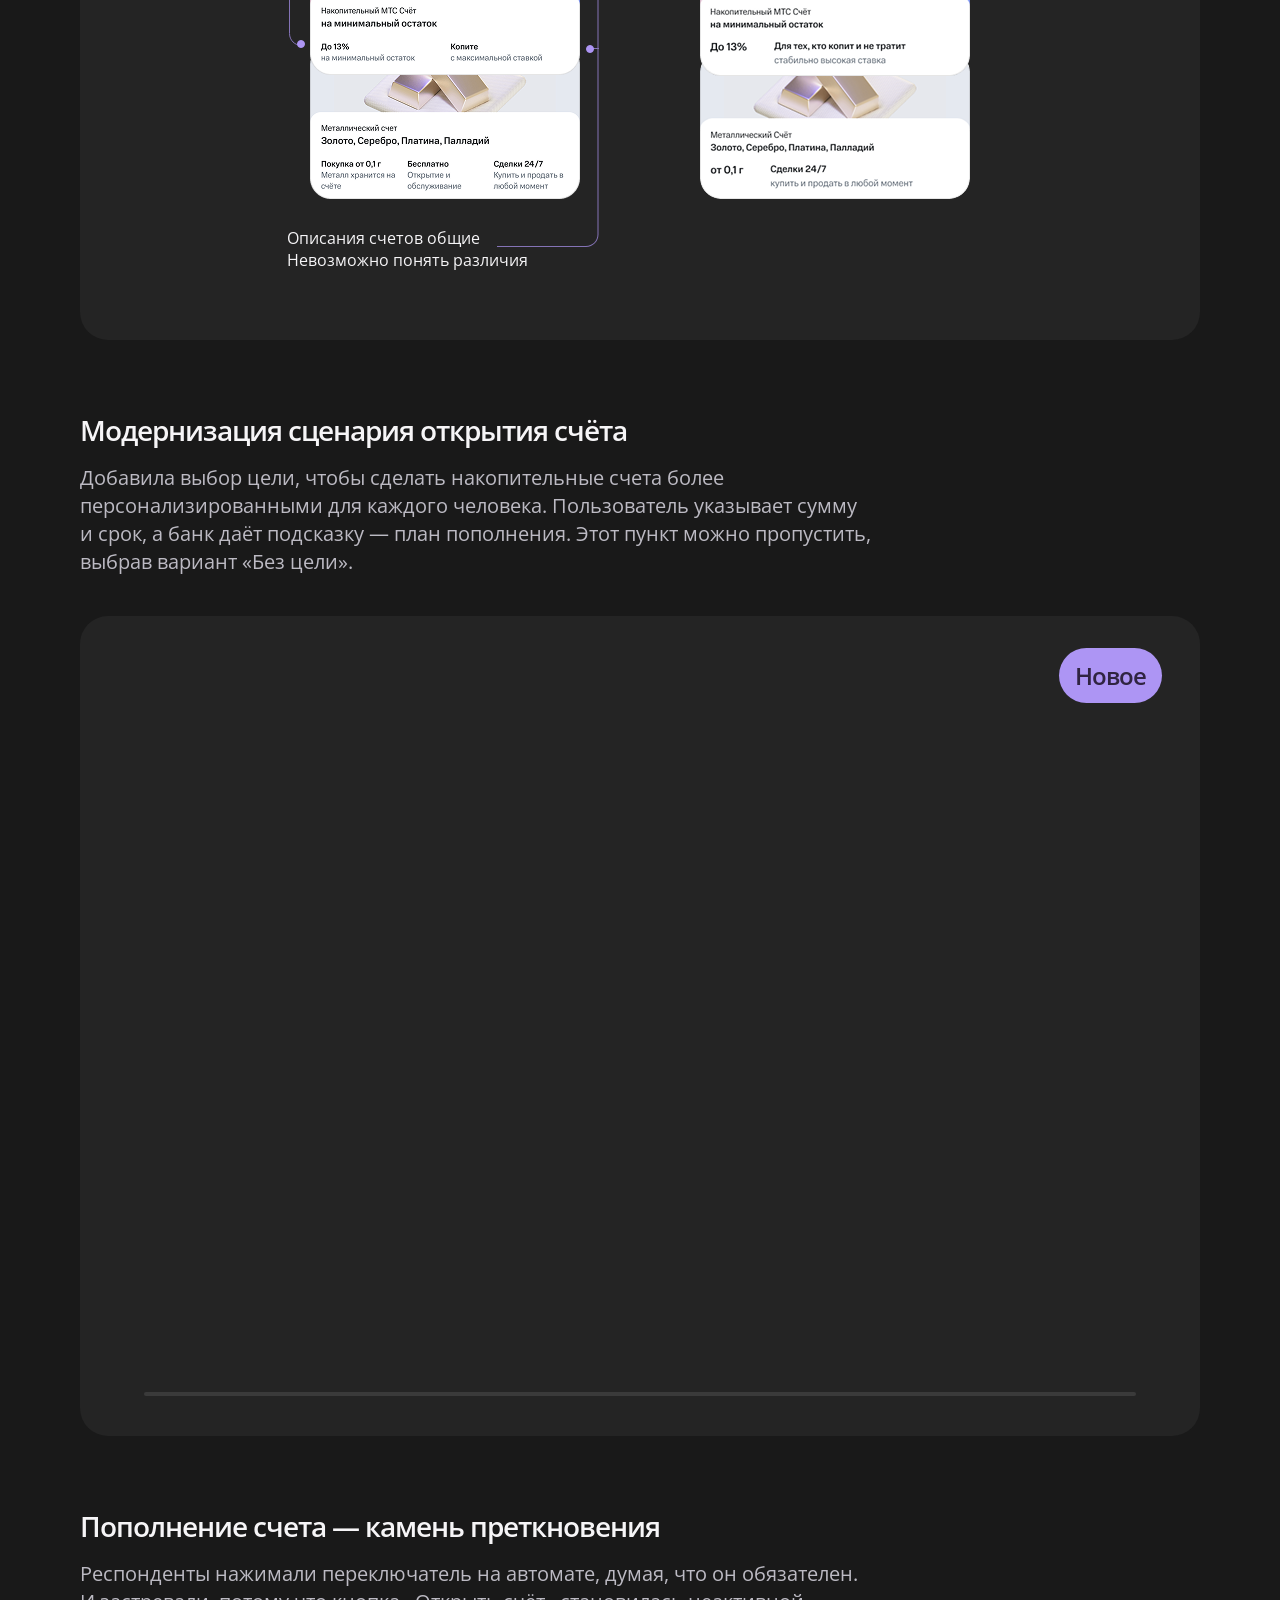
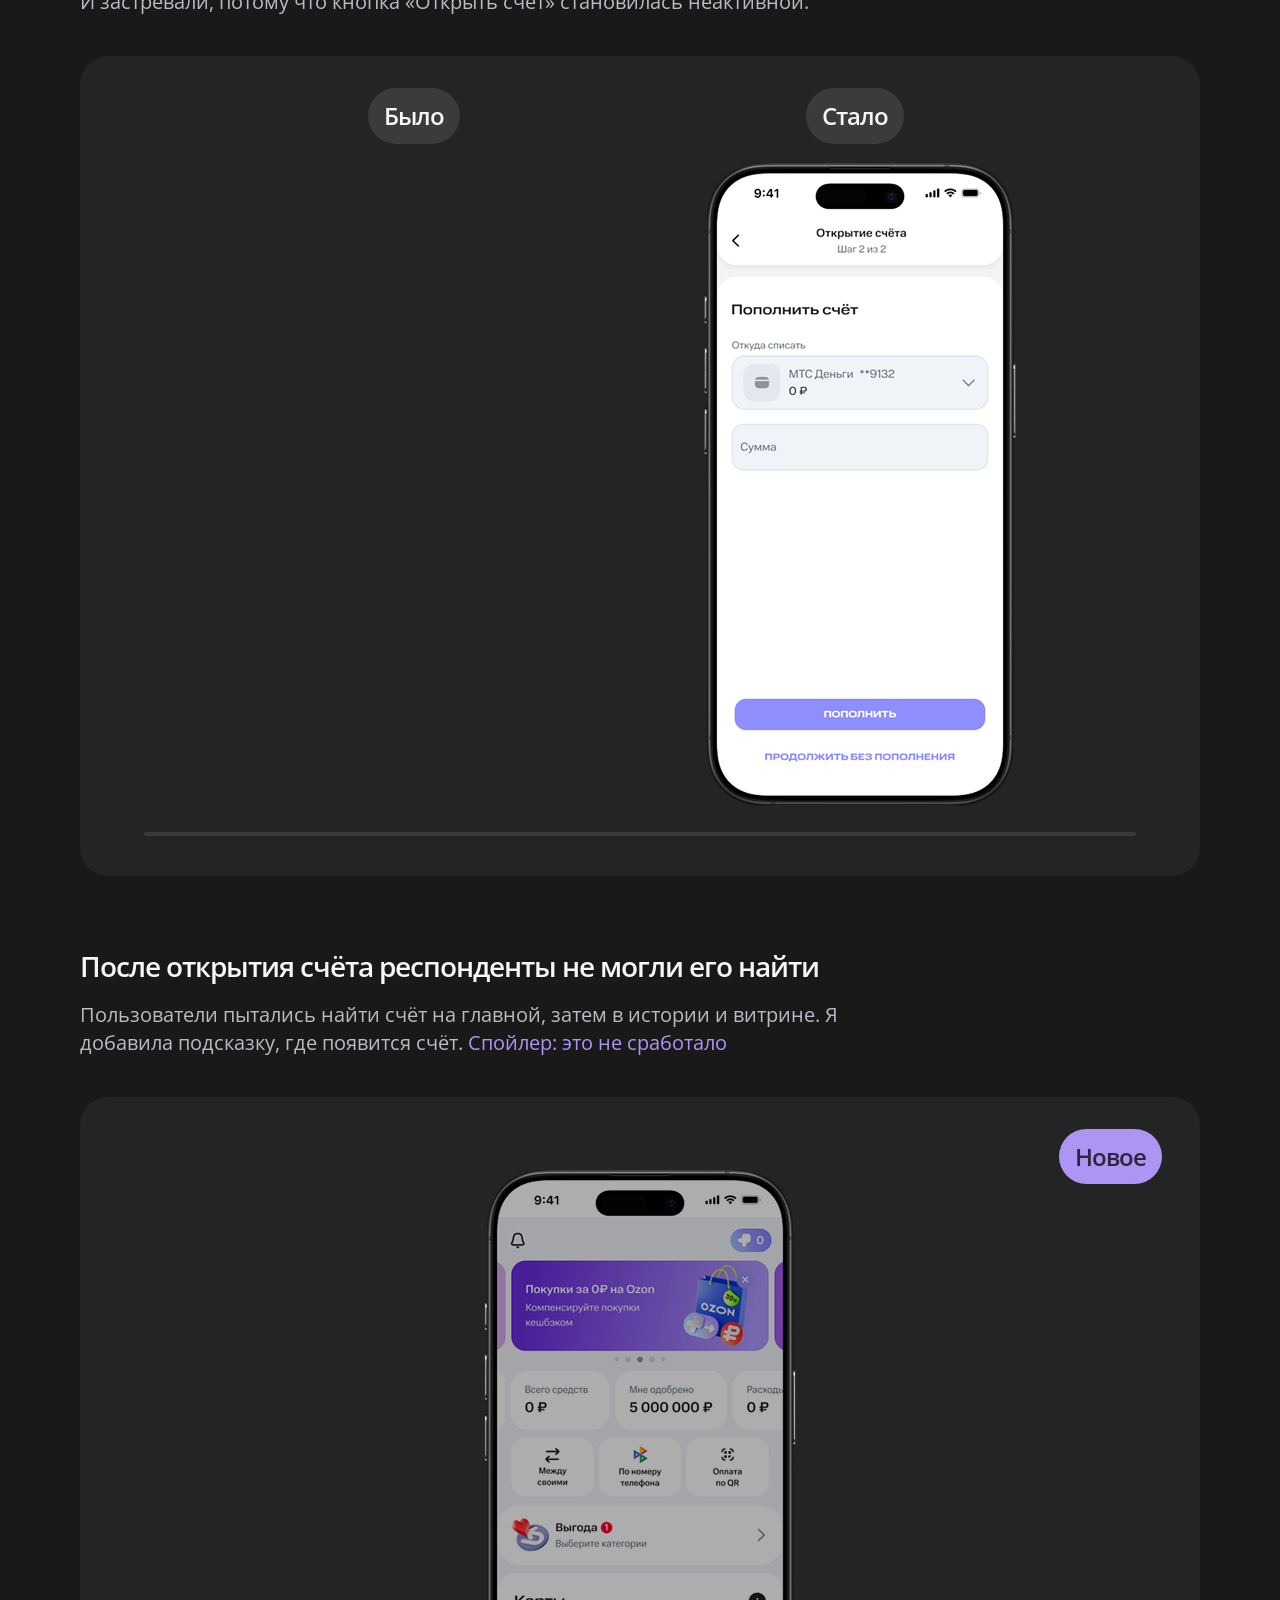
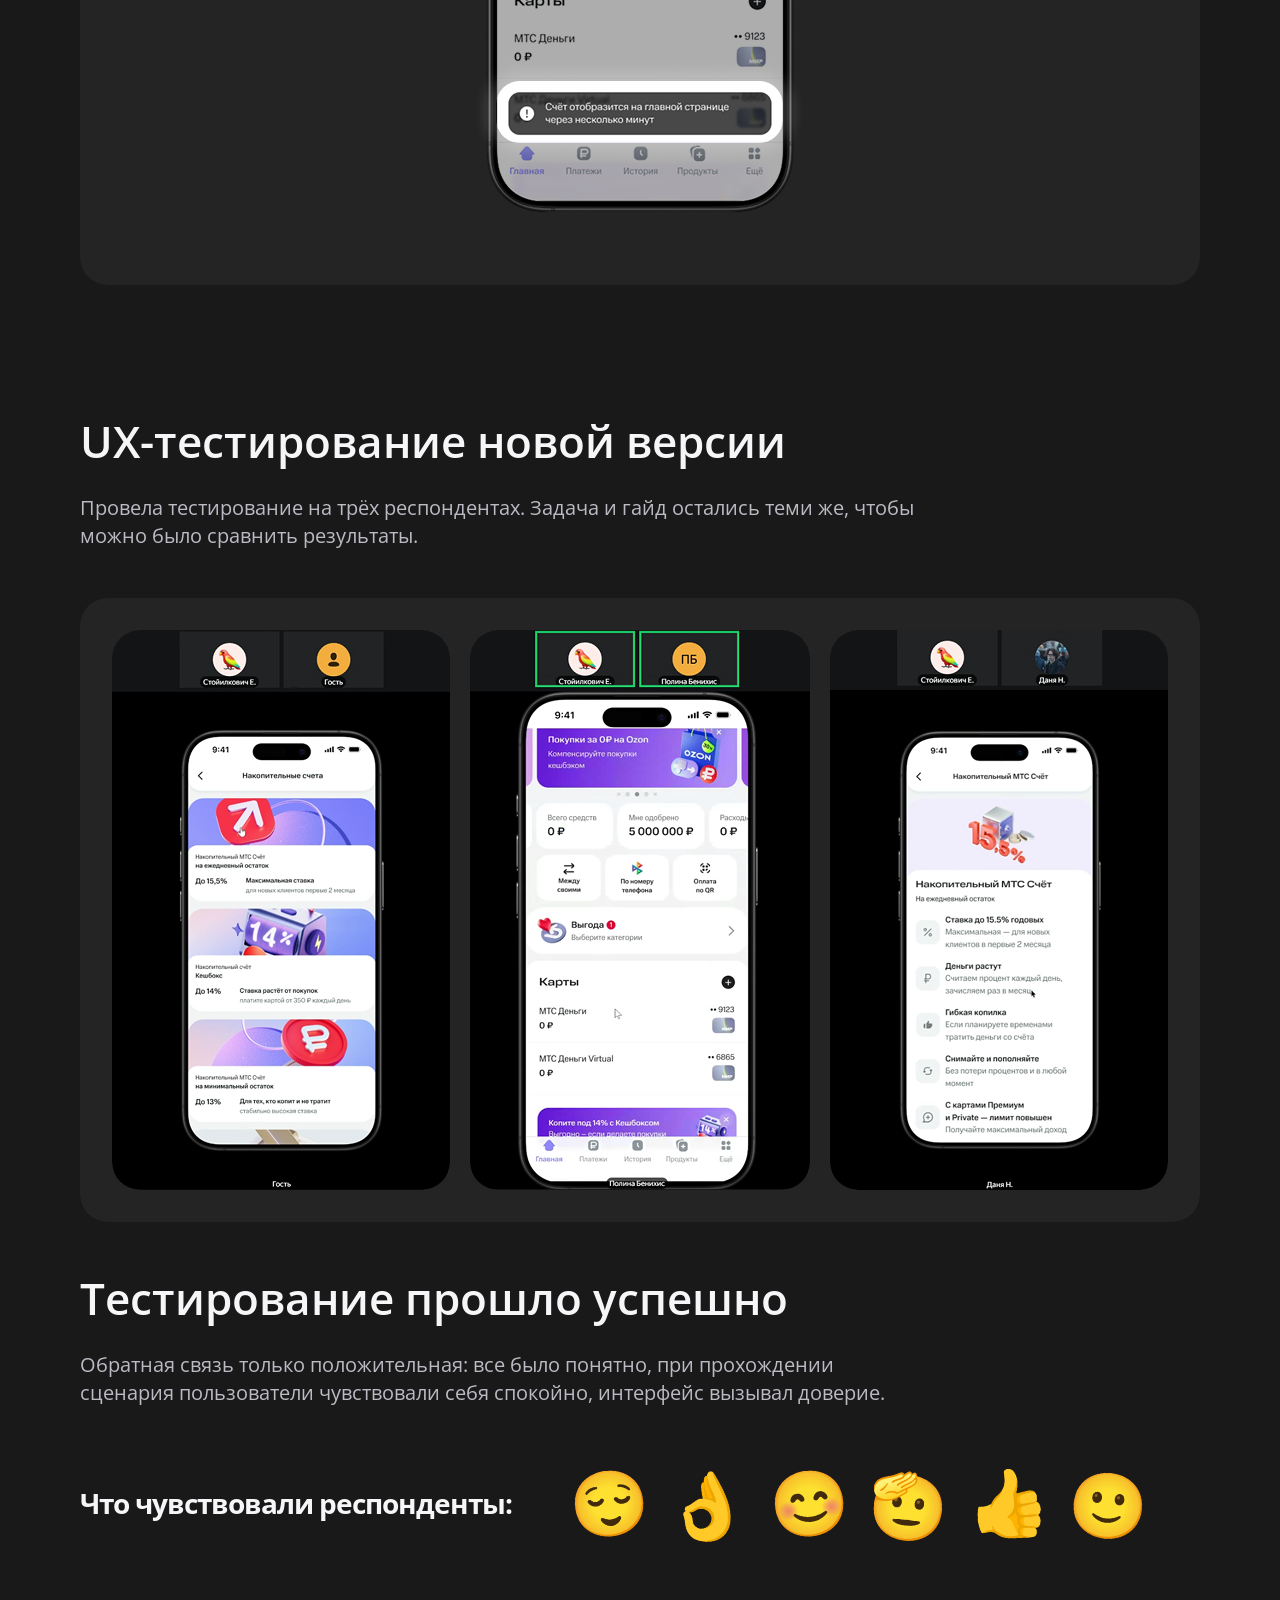
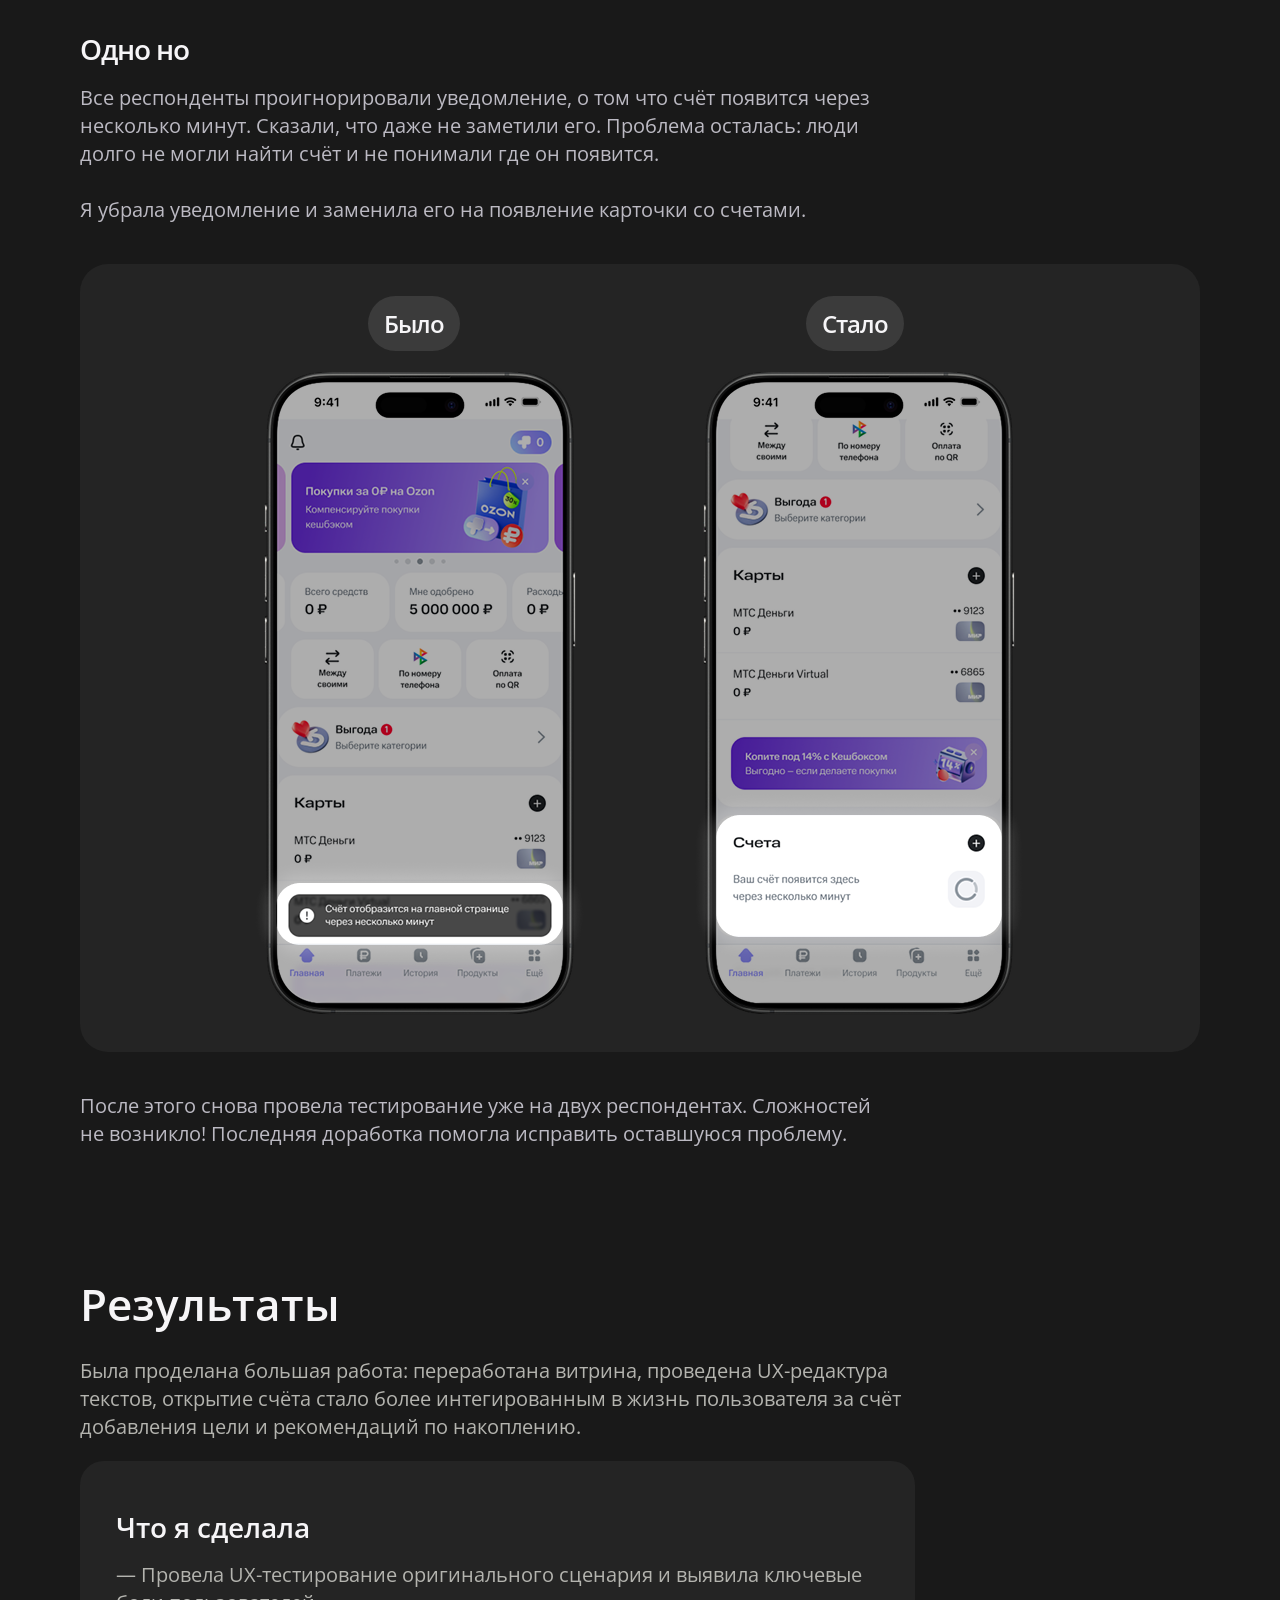
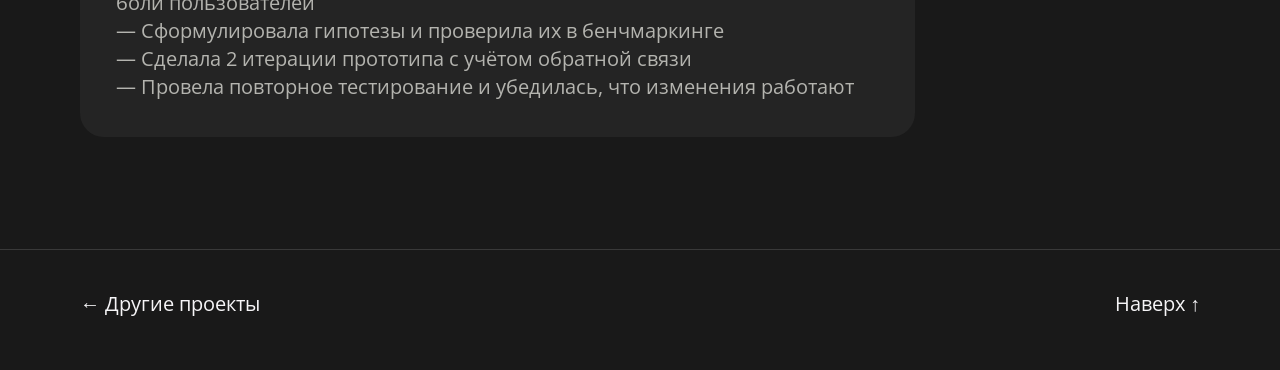
